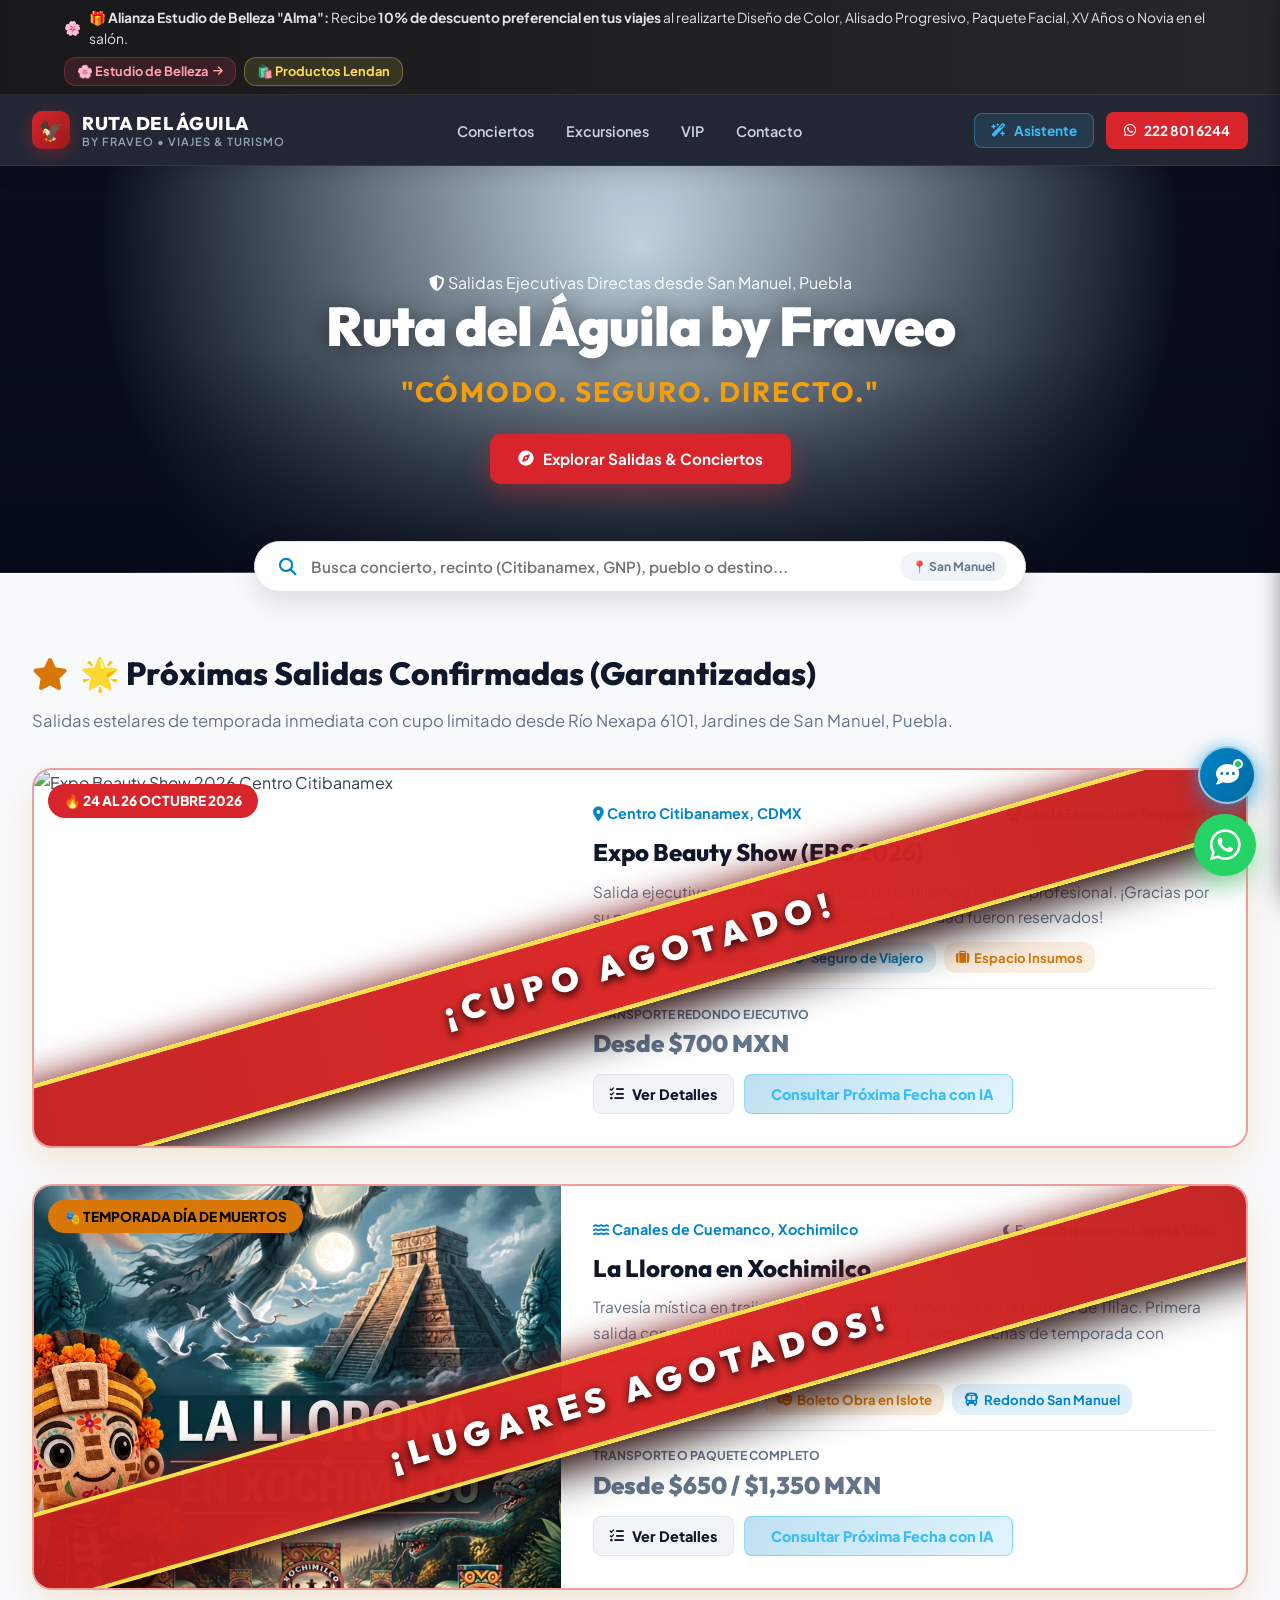
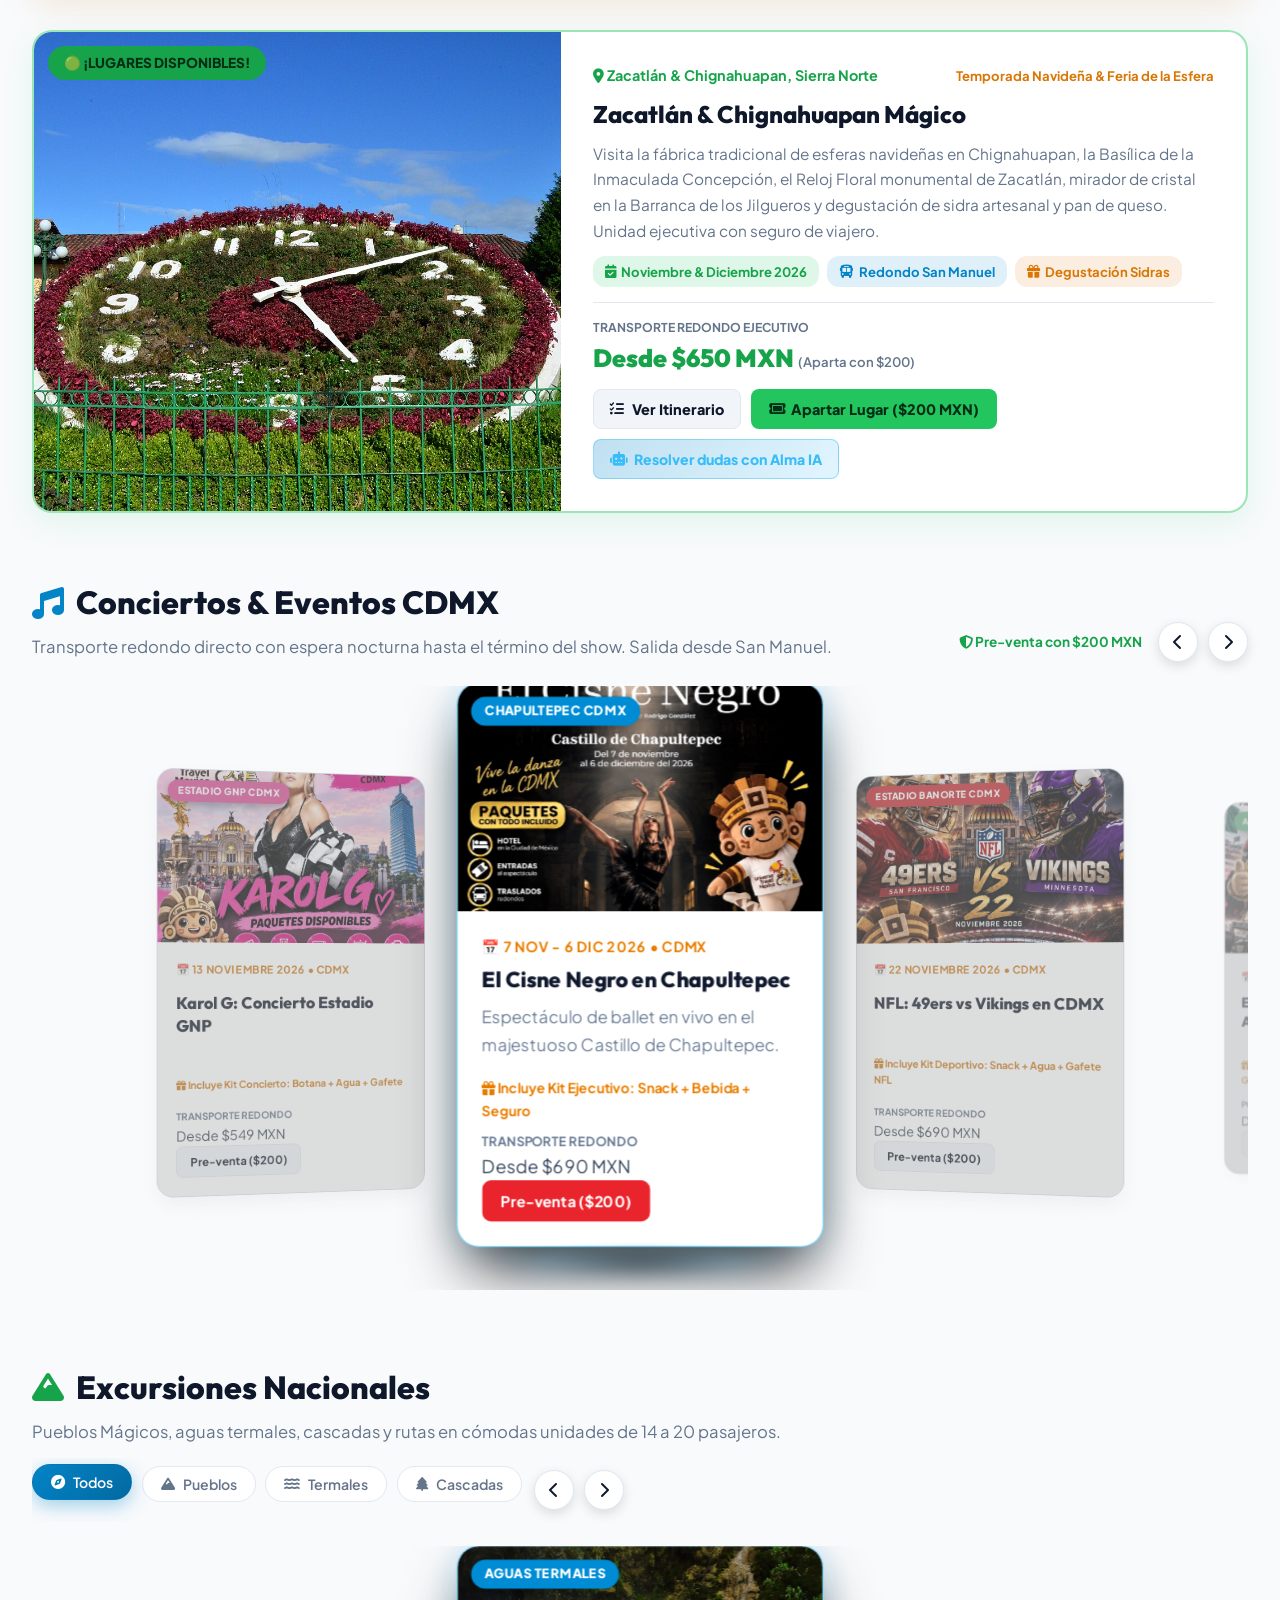
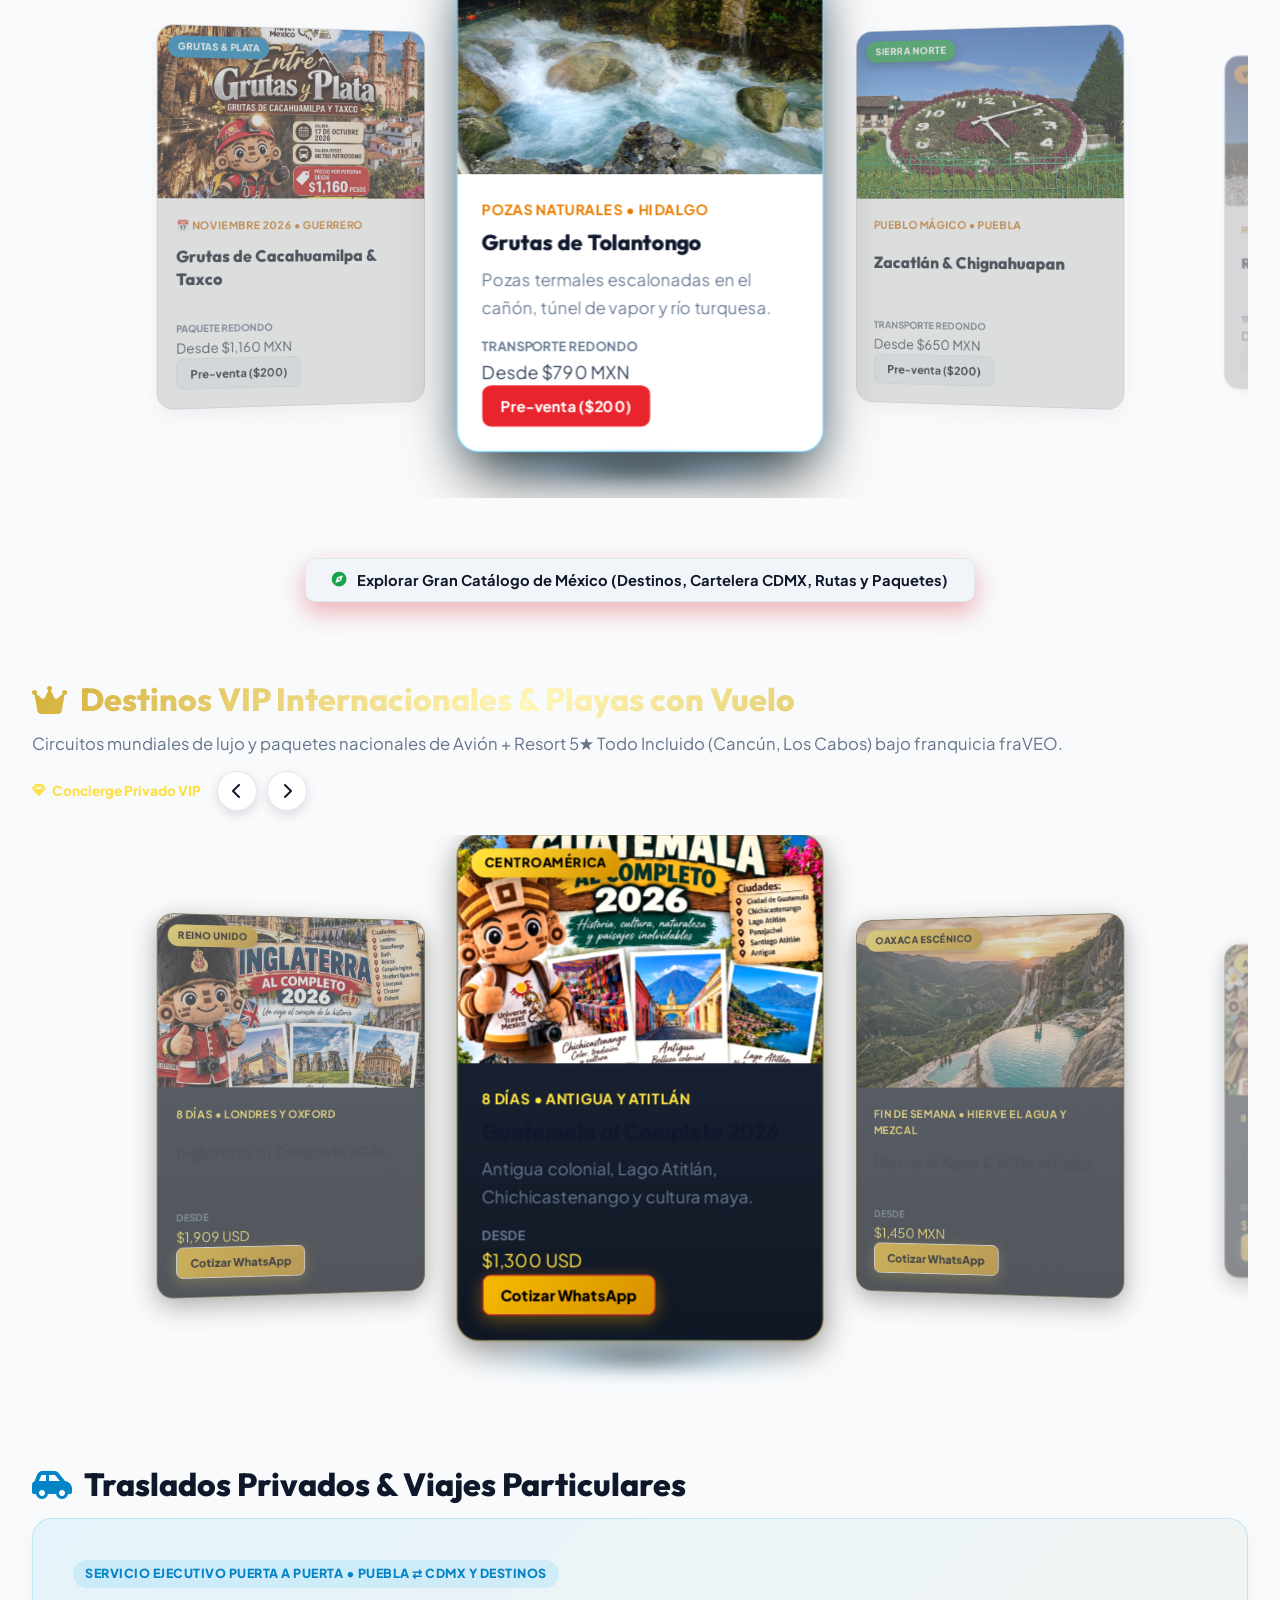
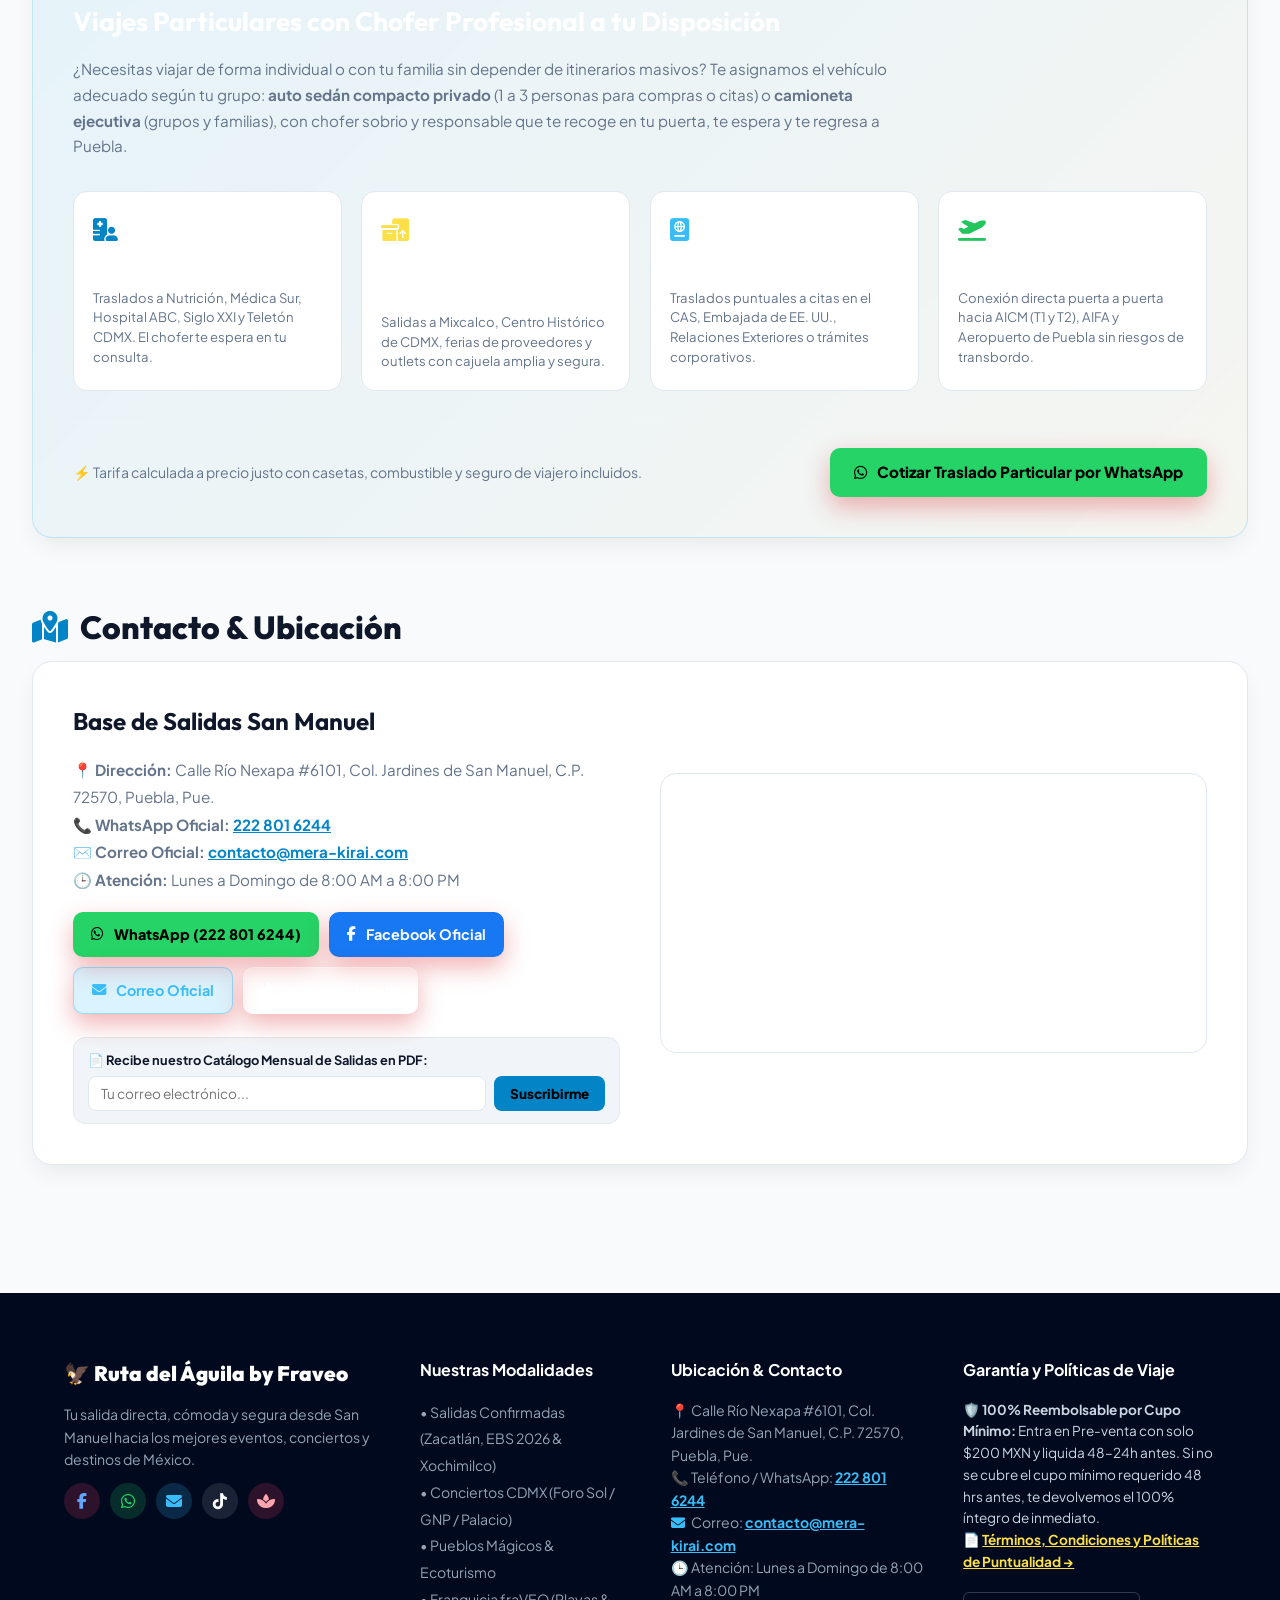
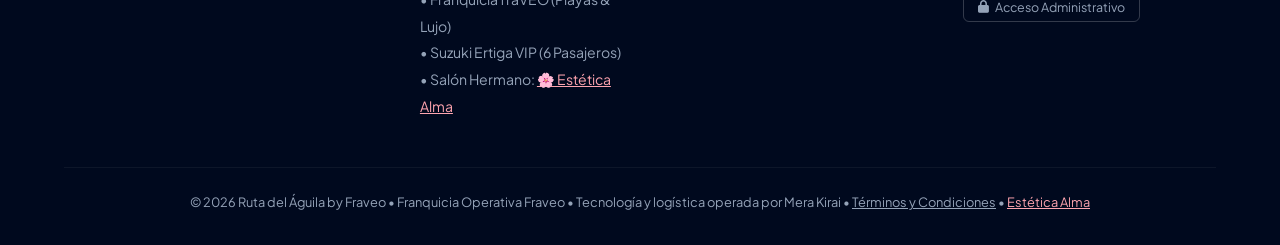
==== index.html @ d653f416 "feat(seo): add robots.txt, full sitemap.xml, llms.txt, canonicals, and structured JSON-LD across all" ====
<!DOCTYPE html>
<html lang="es">
<head>
    <meta charset="UTF-8">
    <meta name="viewport" content="width=device-width, initial-scale=1.0">
    <title>Ruta del Águila by Fraveo | Viajes, Conciertos CDMX y Tours Puebla</title>
    
    <!-- OpenGraph SEO Meta Tags -->
    <meta name="description" content="Ruta del Águila by Fraveo: Transporte ejecutivo en Suzuki Ertiga VIP y camionetas a conciertos CDMX, Pueblos Mágicos y tours saliendo desde Jardines de San Manuel, Puebla.">
    <link rel="canonical" href="https://mera-kirai.com/">
    <meta property="og:title" content="Ruta del Águila by Fraveo | Turismo y Conciertos Puebla">
    <meta property="og:description" content="Salidas garantizadas a Pueblos Mágicos, Conciertos CDMX y circuitos nacionales desde Puebla. Aparta tu lugar con $200 MXN.">
    <meta property="og:image" content="https://mera-kirai.com/img/xochimilco_clean_card.jpg">
    <meta property="og:url" content="https://mera-kirai.com">
    <meta property="og:type" content="website">

    <!-- Google Fonts -->
    <link rel="preconnect" href="https://fonts.googleapis.com">
    <link rel="preconnect" href="https://fonts.gstatic.com" crossorigin>
    <link href="https://fonts.googleapis.com/css2?family=Outfit:wght@400;500;600;700;800;900&family=Plus+Jakarta+Sans:wght@400;500;600;700&display=swap" rel="stylesheet">
    
    <!-- FontAwesome Icons -->
    <link rel="stylesheet" href="https://cdnjs.cloudflare.com/ajax/libs/font-awesome/6.4.0/css/all.min.css">

    <!-- Cache Buster Meta Tags -->
    <meta http-equiv="Cache-Control" content="no-cache, no-store, must-revalidate">
    <meta http-equiv="Pragma" content="no-cache">
    <meta http-equiv="Expires" content="0">

    <!-- Motion Lux Design CSS (@santaia.lab standards) -->
    <link rel="stylesheet" href="css/motion_lux.css?v=20261018b">

    <!-- Schema.org JSON-LD Structured Data for Local Travel Agency SEO -->
    <script type="application/ld+json">
    {
      "@context": "https://schema.org",
      "@type": "TravelAgency",
      "name": "Ruta del Águila by Fraveo",
      "alternateName": "Viajes Alma by Fraveo",
      "image": "https://mera-kirai.com/img/xochimilco_clean_card.jpg",
      "url": "https://mera-kirai.com",
      "telephone": "+522228016244",
      "priceRange": "$$",
      "address": {
        "@type": "PostalAddress",
        "streetAddress": "Calle Río Nexapa #6101",
        "addressLocality": "Jardines de San Manuel",
        "addressRegion": "Puebla",
        "postalCode": "72570",
        "addressCountry": "MX"
      },
      "geo": {
        "@type": "GeoCoordinates",
        "latitude": 19.0142,
        "longitude": -98.1975
      },
      "openingHoursSpecification": {
        "@type": "OpeningHoursSpecification",
        "dayOfWeek": [
          "Monday", "Tuesday", "Wednesday", "Thursday", "Friday", "Saturday", "Sunday"
        ],
        "opens": "08:00",
        "closes": "20:00"
      },
      "sameAs": [
        "https://www.facebook.com/share/18CecQ9qrH/"
      ]
    }
    </script>
    <script type="application/ld+json">
    {
      "@context": "https://schema.org",
      "@type": "FAQPage",
      "mainEntity": [
        {
          "@type": "Question",
          "name": "¿Con cuánto se aparta un viaje o salida a concierto desde Puebla en Ruta del Águila by Fraveo?",
          "acceptedAnswer": {
            "@type": "Answer",
            "text": "Apartas cualquier viaje nacional o transporte redondo a conciertos en CDMX con solo $200 MXN por persona (o puedes abonar un monto mayor si lo prefieres). El saldo restante se liquida entre 48 y 24 horas antes de abordar."
          }
        },
        {
          "@type": "Question",
          "name": "¿Qué pasa si no se reúne el cupo mínimo del viaje o si cancelo de última hora?",
          "acceptedAnswer": {
            "@type": "Answer",
            "text": "Si 48 horas antes una salida grupal no reúne el cupo mínimo operativo, reembolsamos el 100% íntegro de tu dinero de inmediato. Si el pasajero cancela de última hora (<48h) o no llega a tiempo (No-Show), no aplica reembolso, pero el boleto es 100% transferible sin costo a un familiar o amigo, y el viaje nunca se cancela para los pasajeros puntuales."
          }
        },
        {
          "@type": "Question",
          "name": "¿Cómo aplico mi 10% de descuento preferencial en viajes?",
          "acceptedAnswer": {
            "@type": "Answer",
            "text": "El cupón preferencial del 10% de descuento se entrega a las clientas de Estudio de Belleza Alma al realizarse Diseño de Color, Alisados Progresivos, Paquete de Faciales, XV Años o Novia en Calle Río Nexapa #6101, Col. San Manuel, Puebla, e ingresarse en el formulario de reservación."
          }
        }
      ]
    }
    </script>
    <script type="application/ld+json">
    {
      "@context": "https://schema.org",
      "@type": "OfferCatalog",
      "name": "Catálogo de Salidas y Tours desde Puebla | Ruta del Águila by Fraveo",
      "url": "https://mera-kirai.com/",
      "itemListElement": [
        {
          "@type": "Offer",
          "name": "Transporte Ejecutivo Redondo a Conciertos en CDMX (Estadio GNP Seguros / Arena CDMX)",
          "price": "549",
          "priceCurrency": "MXN",
          "availability": "https://schema.org/InStock",
          "url": "https://mera-kirai.com/#bloque-conciertos"
        },
        {
          "@type": "Offer",
          "name": "Zacatlán de las Manzanas & Chignahuapan Mágico (Transporte Redondo desde Puebla)",
          "price": "650",
          "priceCurrency": "MXN",
          "availability": "https://schema.org/InStock",
          "url": "https://mera-kirai.com/#bloque-excursiones"
        },
        {
          "@type": "Offer",
          "name": "Grutas de Tolantongo, Hidalgo (Excursión desde Puebla)",
          "price": "790",
          "priceCurrency": "MXN",
          "availability": "https://schema.org/InStock",
          "url": "https://mera-kirai.com/#bloque-excursiones"
        },
        {
          "@type": "Offer",
          "name": "Cuetzalan del Progreso: Niebla, Cascadas y Café",
          "price": "820",
          "priceCurrency": "MXN",
          "availability": "https://schema.org/InStock",
          "url": "https://mera-kirai.com/#bloque-excursiones"
        },
        {
          "@type": "Offer",
          "name": "Hierve el Agua, Mitla & Ruta del Mezcal (Oaxaca)",
          "price": "1450",
          "priceCurrency": "MXN",
          "availability": "https://schema.org/InStock",
          "url": "https://mera-kirai.com/#bloque-excursiones"
        }
      ]
    }
    </script>
    
    <style>
        :root {
            --bg-page: #f8fafc;
            --bg-header: #00091e;
            --bg-card: #ffffff;
            --bg-subtle: #f1f5f9;
            --text-title: #0f172a;
            --text-body: #334155;
            --text-muted: #64748b;
            --border-color: #e2e8f0;
            
            --brand-red: #d8252c;
            --brand-red-hover: #b91c1c;
            --brand-cyan: #0284c7;
            --brand-gold: #d97706;
            --brand-green: #16a34a;
            --shadow-card: 0 10px 25px -5px rgba(0, 0, 0, 0.08);
            --shadow-hover: 0 20px 35px -10px rgba(216, 37, 44, 0.18);
        }

        /* Automatic OS Light / Dark Mode Adaptation */
        @media (prefers-color-scheme: dark) {
            :root {
                --bg-page: #0b0f19;
                --bg-header: #070a14;
                --bg-card: #131c2e;
                --bg-subtle: #1e293b;
                --text-title: #f8fafc;
                --text-body: #cbd5e1;
                --text-muted: #94a3b8;
                --border-color: rgba(255, 255, 255, 0.1);
                --shadow-card: 0 10px 30px rgba(0, 0, 0, 0.5);
            }
        }

        * {
            box-sizing: border-box;
            margin: 0;
            padding: 0;
            font-family: 'Plus Jakarta Sans', sans-serif;
            transition: background-color 0.3s, color 0.3s, border-color 0.3s;
        }

        html, body {
            overflow-x: hidden !important;
            width: 100% !important;
            max-width: 100vw !important;
            position: relative !important;
        }

        body {
            background-color: var(--bg-page);
            color: var(--text-body);
            line-height: 1.6;
            margin: 0;
            padding: 0;
        }

        /* Top Announcement Bar */
        .top-bar {
            background: var(--brand-red);
            color: #fff;
            padding: 8px 5%;
            font-size: 0.85rem;
            font-weight: 600;
            display: flex;
            justify-content: space-between;
            align-items: center;
        }

        header {
            background: var(--bg-header);
            color: #fff;
            position: sticky;
            top: 0;
            z-index: 1000;
            box-shadow: 0 4px 20px rgba(0,0,0,0.15);
        }

        .nav-container {
            max-width: 1350px;
            margin: 0 auto;
            padding: 0.9rem 2rem;
            display: flex;
            justify-content: space-between;
            align-items: center;
        }

        .logo {
            font-family: 'Outfit', sans-serif;
            font-size: 1.4rem;
            font-weight: 900;
            color: #fff;
            text-decoration: none;
            display: flex;
            align-items: center;
            gap: 10px;
        }

        .logo-badge {
            background: var(--brand-gold);
            color: #000;
            font-size: 0.7rem;
            padding: 2px 8px;
            border-radius: 4px;
            font-weight: 800;
        }

        .nav-links {
            display: flex;
            gap: 1.4rem;
            align-items: center;
            list-style: none;
        }

        .nav-links a {
            color: #e2e8f0;
            text-decoration: none;
            font-size: 0.9rem;
            font-weight: 600;
            cursor: pointer;
            padding: 4px 8px;
            border-radius: 6px;
        }

        .nav-links a:hover, .nav-links a.active {
            color: #ff4d5a;
            background: rgba(255, 255, 255, 0.05);
        }

        .nav-tag-construction {
            font-size: 0.68rem;
            background: var(--brand-gold);
            color: #000;
            padding: 1px 5px;
            border-radius: 4px;
            font-weight: 800;
            margin-left: 3px;
        }

        .btn-reserve-header {
            background: var(--brand-red);
            color: #fff;
            padding: 10px 18px;
            border-radius: 6px;
            font-weight: 700;
            text-decoration: none;
            font-size: 0.88rem;
            display: flex;
            align-items: center;
            gap: 8px;
            cursor: pointer;
            border: none;
        }

        .btn-reserve-header:hover {
            background: var(--brand-red-hover);
        }

        /* Dynamic Hero Banner (Travel vs Salon) */
        .hero-banner {
            background: linear-gradient(rgba(0, 9, 30, 0.72), rgba(0, 9, 30, 0.78)), url('img/cancun_caribe_real.jpg');
            background-size: cover;
            background-position: center;
            color: #fff;
            padding: 4.5rem 2rem 5.5rem;
            text-align: center;
        }

        .hero-banner h1 {
            font-family: 'Outfit', sans-serif;
            font-size: 2.8rem;
            font-weight: 900;
            margin-bottom: 0.8rem;
            text-shadow: 0 4px 15px rgba(0,0,0,0.6);
        }

        .hero-banner p {
            font-size: 1.1rem;
            max-width: 850px;
            margin: 0 auto 2rem;
            color: #e2e8f0;
        }

        /* Search Filter Box Card (Travel Only) */
        .search-box-card {
            max-width: 1150px;
            margin: -3rem auto 3rem;
            background: var(--bg-card);
            border-radius: 16px;
            padding: 1.6rem;
            box-shadow: var(--shadow-card);
            border: 1px solid var(--border-color);
            position: relative;
            z-index: 10;
        }

        .search-fields-grid {
            display: grid;
            grid-template-columns: 1.3fr 1fr 0.9fr 0.8fr 1fr;
            gap: 12px;
            align-items: end;
        }

        .field-group label {
            display: block;
            font-size: 0.78rem;
            font-weight: 700;
            text-transform: uppercase;
            color: var(--text-muted);
            margin-bottom: 6px;
        }

        .field-group select, .field-group input {
            width: 100%;
            padding: 11px 12px;
            border: 1px solid var(--border-color);
            border-radius: 8px;
            background: var(--bg-subtle);
            color: var(--text-title);
            font-size: 0.9rem;
            font-weight: 600;
        }

        .btn-search-main {
            background: var(--brand-red);
            color: #fff;
            border: none;
            padding: 12px;
            border-radius: 8px;
            font-weight: 800;
            font-size: 0.95rem;
            cursor: pointer;
            display: flex;
            align-items: center;
            justify-content: center;
            gap: 8px;
            width: 100%;
        }

        .btn-search-main:hover {
            background: var(--brand-red-hover);
        }

        .page-view {
            display: none;
            max-width: 1300px;
            margin: 0 auto;
            padding: 1rem 2rem 4rem;
        }

        .page-view.active {
            display: block;
            animation: fadeIn 0.3s ease;
        }

        @keyframes fadeIn {
            from { opacity: 0; transform: translateY(8px); }
            to { opacity: 1; transform: translateY(0); }
        }

        .section-title {
            font-family: 'Outfit', sans-serif;
            font-size: 2rem;
            font-weight: 800;
            color: var(--text-title);
            margin-bottom: 0.5rem;
            display: flex;
            align-items: center;
            gap: 12px;
        }

        .section-desc {
            color: var(--text-muted);
            margin-bottom: 2rem;
            font-size: 1rem;
        }

        .cards-grid {
            display: grid;
            grid-template-columns: repeat(auto-fill, minmax(330px, 1fr));
            gap: 2rem;
            margin-bottom: 3rem;
        }

        .travel-card {
            background: var(--bg-card);
            border: 1px solid var(--border-color);
            border-radius: 16px;
            overflow: hidden;
            box-shadow: var(--shadow-card);
            display: flex;
            flex-direction: column;
        }

        .travel-card:hover {
            box-shadow: var(--shadow-hover);
            transform: translateY(-4px);
        }

        .card-img-box {
            height: 220px;
            background-size: cover;
            background-position: center;
            position: relative;
        }

        .card-badge {
            position: absolute;
            top: 14px;
            left: 14px;
            background: var(--brand-red);
            color: #fff;
            font-size: 0.75rem;
            font-weight: 800;
            padding: 4px 12px;
            border-radius: 20px;
            text-transform: uppercase;
        }

        .card-content {
            padding: 1.4rem;
            flex: 1;
            display: flex;
            flex-direction: column;
            justify-content: space-between;
        }

        .card-title {
            font-family: 'Outfit', sans-serif;
            font-size: 1.25rem;
            font-weight: 800;
            color: var(--text-title);
            margin-bottom: 0.4rem;
        }

        .card-price-row {
            display: flex;
            justify-content: space-between;
            align-items: center;
            padding-top: 1rem;
            border-top: 1px solid var(--border-color);
            margin-top: 1rem;
        }

        .price-amount {
            font-family: 'Outfit', sans-serif;
            font-size: 1.4rem;
            font-weight: 900;
            color: var(--brand-red);
        }

        /* Suzuki Ertiga 2022 Blueprint (Multi-Seat Selection) */
        .vehicle-hero-card {
            background: var(--bg-card);
            border: 1px solid var(--border-color);
            border-radius: 20px;
            padding: 2rem;
            margin-bottom: 3rem;
            box-shadow: var(--shadow-card);
            display: grid;
            grid-template-columns: 1.2fr 1fr;
            gap: 2rem;
            align-items: center;
        }

        .vehicle-img-gallery img {
            width: 100%;
            border-radius: 16px;
            object-fit: cover;
            height: 320px;
        }

        .ertiga-blueprint-box {
            background: var(--bg-subtle);
            border: 2px dashed var(--border-color);
            border-radius: 16px;
            padding: 1.5rem;
            text-align: center;
        }

        .seats-blueprint-grid {
            display: flex;
            flex-direction: column;
            gap: 10px;
            max-width: 320px;
            margin: 1.2rem auto;
        }

        .row-seats {
            display: flex;
            justify-content: center;
            gap: 10px;
        }

        .seat-btn {
            flex: 1;
            background: var(--bg-card);
            border: 2px solid var(--border-color);
            color: var(--text-title);
            padding: 10px;
            border-radius: 10px;
            font-weight: 700;
            cursor: pointer;
            font-size: 0.82rem;
        }

        .seat-btn.selected {
            background: var(--brand-red);
            color: #fff;
            border-color: var(--brand-red);
        }

        /* Interactive Route Map Card (Video 1 Integration) */
        .map-route-box {
            background: var(--bg-card);
            border: 1px solid var(--border-color);
            border-radius: 20px;
            padding: 2rem;
            margin-bottom: 3rem;
            box-shadow: var(--shadow-card);
        }

        .route-stops-grid {
            display: grid;
            grid-template-columns: repeat(4, 1fr);
            gap: 1rem;
            margin-top: 1.5rem;
            position: relative;
        }

        .stop-card {
            background: var(--bg-subtle);
            border: 1px solid var(--border-color);
            border-radius: 12px;
            padding: 1.2rem;
            text-align: center;
        }

        .stop-card strong {
            display: block;
            font-family: 'Outfit';
            font-size: 1.1rem;
            color: var(--brand-cyan);
            margin-top: 6px;
        }

        /* Kúul Demand Polling Engine (Video 2 Integration) */
        .kuul-voting-box {
            background: linear-gradient(135deg, rgba(2, 132, 199, 0.08), rgba(217, 119, 6, 0.08));
            border: 2px solid var(--brand-cyan);
            border-radius: 20px;
            padding: 2rem;
            margin-bottom: 3rem;
        }

        .vote-item-row {
            display: flex;
            justify-content: space-between;
            align-items: center;
            background: var(--bg-card);
            border: 1px solid var(--border-color);
            border-radius: 12px;
            padding: 1rem 1.4rem;
            margin-top: 10px;
        }

        .vote-progress-bar {
            height: 10px;
            background: var(--bg-subtle);
            border-radius: 10px;
            overflow: hidden;
            width: 140px;
        }

        .vote-progress-fill {
            height: 100%;
            background: var(--brand-green);
        }

        .search-tab-btn {
            padding: 10px 18px;
            border-radius: 8px;
            background: var(--bg-subtle);
            border: 1px solid var(--border-color);
            color: var(--text-muted);
            font-weight: 700;
            font-size: 0.9rem;
            cursor: pointer;
        }

        .search-tab-btn.active {
            background: var(--brand-red);
            color: #fff;
            border-color: var(--brand-red);
        }

        .payment-tabs {
            display: flex;
            gap: 8px;
            margin: 1.2rem 0;
        }

        .pay-tab {
            flex: 1;
            padding: 10px;
            border-radius: 8px;
            background: var(--bg-subtle);
            border: 1px solid var(--border-color);
            color: var(--text-muted);
            font-size: 0.85rem;
            cursor: pointer;
            text-align: center;
            font-weight: 700;
        }

        .pay-tab.active {
            background: rgba(216, 37, 44, 0.1);
            border-color: var(--brand-red);
            color: var(--brand-red);
        }

        .modal-overlay {
            display: none;
            position: fixed;
            top: 0; left: 0; width: 100vw; height: 100vh;
            background: rgba(0, 0, 0, 0.75);
            z-index: 2000;
            backdrop-filter: blur(8px);
            align-items: center;
            justify-content: center;
        }

        .modal-overlay.active {
            display: flex;
        }

        .modal-box {
            background: var(--bg-card);
            border: 1px solid var(--border-color);
            border-radius: 20px;
            width: 90%;
            max-width: 540px;
            padding: 2rem;
            box-shadow: 0 25px 50px rgba(0,0,0,0.3);
            max-height: 90vh;
            overflow-y: auto;
        }

        .whatsapp-float {
            position: fixed;
            bottom: 24px;
            right: 24px;
            background: #25d366;
            color: #fff;
            width: 62px;
            height: 62px;
            border-radius: 50%;
            display: flex;
            align-items: center;
            justify-content: center;
            font-size: 2.2rem;
            box-shadow: 0 10px 25px rgba(37, 211, 102, 0.4);
            z-index: 9998;
            text-decoration: none;
        }

        footer {
            background: #00091e;
            color: #94a3b8;
            padding: 4rem 5% 2rem;
            margin-top: 4rem;
        }

        .footer-grid {
            max-width: 1300px;
            margin: 0 auto;
            display: grid;
            grid-template-columns: 1.5fr 1fr 1.2fr 1.2fr;
            gap: 2.5rem;
            margin-bottom: 3rem;
        }

        .social-links {
            display: flex;
            gap: 14px;
            margin-top: 1.2rem;
        }

        .social-links a {
            width: 40px;
            height: 40px;
            border-radius: 50%;
            background: rgba(255,255,255,0.1);
            color: #fff;
            display: flex;
            align-items: center;
            justify-content: center;
            text-decoration: none;
        }

        .social-links a:hover {
            background: var(--brand-red);
        }

        @media (max-width: 900px) {
            .hero-banner h1 { font-size: 2.1rem; }
            .search-fields-grid { grid-template-columns: 1fr; }
            .vehicle-hero-card { grid-template-columns: 1fr; }
            .route-stops-grid { grid-template-columns: 1fr 1fr; }
            .footer-grid { grid-template-columns: 1fr; }
            .nav-links { display: none; }
        }
    </style>
</head>
<body>

    <!-- Top Utility / Sister Brand Announcement -->
    <div class="top-sister-banner">
        <div class="top-sister-content">
            <span class="top-sister-icon">🌸</span>
            <span>🎁 <strong>Alianza Estudio de Belleza "Alma":</strong> Recibe <strong>10% de descuento preferencial en tus viajes</strong> al realizarte Diseño de Color, Alisado Progresivo, Paquete Facial, XV Años o Novia en el salón.</span>
        </div>
        <div class="top-sister-actions">
            <a href="estetica.html" class="top-sister-btn btn-estetica">
                🌸 Estudio de Belleza <i class="fas fa-arrow-right" style="font-size: 0.7rem;"></i>
            </a>
            <a href="tienda.html" class="top-sister-btn btn-tienda">
                🛍️ Productos Lendan
            </a>
        </div>
    </div>

    <!-- Minimalist Executive Navigation -->
    <header class="lux-navbar">
        <div class="lux-nav-inner">
            <a href="#bloque-hero" class="lux-brand">
                <div class="lux-brand-icon">🦅</div>
                <div class="lux-brand-text">
                    RUTA DEL ÁGUILA
                    <small>by Fraveo • Viajes & Turismo</small>
                </div>
            </a>

            <ul class="lux-nav-links">
                <li><a href="#bloque-conciertos">Conciertos</a></li>
                <li><a href="#bloque-excursiones">Excursiones</a></li>
                <li><a href="#bloque-vip">VIP</a></li>
                <li><a href="#bloque-contacto">Contacto</a></li>
            </ul>

            <div class="lux-nav-actions">
                <button class="btn-nav-ai" onclick="toggleAiChat()" title="Consultar Asistente Alma">
                    <i class="fas fa-wand-magic-sparkles"></i> Asistente
                </button>
                <a href="https://wa.me/522228016244?text=Hola%20Alma,%20quiero%20cotizar%20un%20viaje%20con%20La%20Ruta%20del%20%C3%81guila" target="_blank" class="btn-nav-phone">
                    <i class="fab fa-whatsapp"></i> 222 801 6244
                </a>
                <button class="lux-hamburger-btn" onclick="toggleMobileNav()" aria-label="Abrir menú de navegación">
                    <i class="fas fa-bars"></i>
                </button>
            </div>
        </div>
    </header>

    <!-- Menú Drawer Móvil -->
    <div class="lux-mobile-drawer" id="lux-mobile-drawer">
        <div class="lux-mobile-drawer-header">
            <strong style="color:#fff; font-family:'Outfit'; font-size:1.1rem;">🦅 Ruta del Águila by Fraveo</strong>
            <button style="background:none; border:none; color:#fff; font-size:1.3rem; cursor:pointer;" onclick="toggleMobileNav()">✖</button>
        </div>
        <ul class="lux-mobile-nav-list">
            <li><a href="#bloque-conciertos" onclick="toggleMobileNav()"><i class="fas fa-music"></i> Conciertos CDMX</a></li>
            <li><a href="#bloque-pueblos" onclick="toggleMobileNav()"><i class="fas fa-mountain-sun"></i> Excursiones Nacionales</a></li>
            <li><a href="#bloque-vip" onclick="toggleMobileNav()"><i class="fas fa-crown"></i> Destinos VIP fraVEO</a></li>
            <li><a href="#bloque-privados" onclick="toggleMobileNav()"><i class="fas fa-car-side"></i> Traslados Particulares</a></li>
            <li><a href="estetica.html"><i class="fas fa-spa"></i> Estudio de Belleza "Alma"</a></li>
            <li><a href="tienda.html"><i class="fas fa-shopping-bag"></i> Tienda Productos Lendan</a></li>
            <li><a href="ra.html"><i class="fas fa-cube"></i> Letrero 3D (Realidad Aumentada)</a></li>
            <li><a href="javascript:void(0)" onclick="toggleMobileNav(); toggleAiChat();" style="color:var(--brand-cyan); font-weight:700;"><i class="fas fa-robot"></i> 🤖 Resolver dudas con Alma IA</a></li>
            <li><a href="#bloque-contacto" onclick="toggleMobileNav()"><i class="fas fa-location-dot"></i> Ubicación y Contacto</a></li>
        </ul>

        <div style="padding:1.2rem; border-top:1px solid rgba(255,255,255,0.08); display:flex; flex-direction:column; gap:10px;">
            <button type="button" onclick="toggleMobileNav(); toggleAiChat();" style="width:100%; padding:12px; border-radius:12px; background:linear-gradient(135deg, rgba(2,132,199,0.35), rgba(56,189,248,0.25)); color:#38bdf8; border:1px solid rgba(56,189,248,0.5); font-weight:700; font-size:0.9rem; cursor:pointer; display:flex; align-items:center; justify-content:center; gap:8px;">
                <i class="fas fa-robot"></i> Preguntar a Alma IA (Vendedora)
            </button>
            <a href="https://wa.me/522228016244" target="_blank" class="btn-lux-primary" style="background:#25d366; color:#000; font-weight:800; width:100%; text-align:center; display:flex; align-items:center; justify-content:center; gap:8px; padding:12px; border-radius:12px; text-decoration:none; font-size:0.9rem;">
                <i class="fab fa-whatsapp"></i> Contactar a Alma por WhatsApp
            </a>
        </div>
    </div>

    <!-- Clean Motion Hero Banner -->
    <section class="lux-hero-section" id="bloque-hero">
        <video autoplay loop muted playsinline class="lux-hero-video-bg">
            <source src="video/banner_horizontal.mp4" type="video/mp4">
        </video>
        <div class="lux-hero-overlay"></div>
        <div class="lux-hero-inner">
            <span class="lux-hero-chip">
                <i class="fas fa-shield-alt"></i> Salidas Ejecutivas Directas desde San Manuel, Puebla
            </span>
            <h1 class="lux-hero-title">Ruta del Águila by Fraveo</h1>
            <div class="lux-hero-slogan">"Cómodo. Seguro. Directo."</div>
            <div class="lux-hero-actions">
                <a href="#bloque-conciertos" class="btn-lux-primary" title="Ver Cartelera de Conciertos y Salidas">
                    <i class="fas fa-compass"></i> Explorar Salidas & Conciertos
                </a>
            </div>
        </div>
    </section>

    <!-- Barra de Búsqueda Rápida Minimalista (Estilo Viator / Airbnb) -->
    <div class="lux-quick-search-wrapper" style="max-width:820px; margin:-2rem auto 2.5rem; padding:0 1.5rem; position:relative; z-index:10;">
        <div style="background:var(--bg-card); border:1px solid var(--border-color); border-radius:50px; padding:10px 18px 10px 24px; display:flex; align-items:center; gap:14px; box-shadow:0 10px 30px rgba(0,0,0,0.12);">
            <i class="fas fa-search" style="color:var(--brand-cyan); font-size:1.1rem;"></i>
            <input type="text" id="main-live-search" placeholder="Busca concierto, recinto (Citibanamex, GNP), pueblo o destino..." 
                   style="flex:1; border:none; outline:none; background:transparent; font-size:0.95rem; font-weight:600; color:var(--text-title);"
                   oninput="handleLiveGlobalSearch(this.value)">
            <button id="btn-clear-search" onclick="clearLiveGlobalSearch()" style="display:none; background:none; border:none; color:var(--text-muted); cursor:pointer; font-size:0.95rem; padding:4px 8px;">✕</button>
            <span style="font-size:0.75rem; background:var(--bg-subtle); color:var(--text-muted); padding:5px 12px; border-radius:20px; font-weight:700; white-space:nowrap;">
                📍 San Manuel
            </span>
        </div>
        <!-- Live Instant Search Dropdown Container -->
        <div id="live-search-results-dropdown" style="display:none; position:absolute; top:calc(100% + 8px); left:1.5rem; right:1.5rem; background:var(--bg-card); border:1px solid var(--border-color); border-radius:16px; box-shadow:0 15px 40px rgba(0,0,0,0.25); max-height:420px; overflow-y:auto; padding:12px; z-index:100;"></div>
    </div>

    <!-- =========================================================================
         MASTER SHOWCASE: RUTA DEL ÁGUILA BY FRAVEO
         ========================================================================= -->
    <main id="main-showcase-view" class="page-view active" style="max-width:1300px; margin:0 auto; padding:1rem 2rem 4rem;">

        <!-- BLOQUE 1: 🌟 PRÓXIMAS SALIDAS CONFIRMADAS (GARANTIZADAS) -->
        <section id="bloque-confirmados" style="margin-bottom: 4rem;">
            <div class="section-title">
                <i class="fas fa-star" style="color:var(--brand-gold)"></i> 🌟 Próximas Salidas Confirmadas (Garantizadas)
            </div>
            <div class="section-desc">
                Salidas estelares de temporada inmediata con cupo limitado desde Río Nexapa 6101, Jardines de San Manuel, Puebla.
            </div>

            <!-- Salida Confirmada 1: Expo Beauty Show EBS 2026 (AGOTADO) -->
            <div class="confirmed-trip-card is-sold-out" style="margin-bottom: 2.2rem;">
                <div class="sold-out-card-cross-banner">¡CUPO AGOTADO!</div>
                <div class="confirmed-img-side">
                    <img src="https://images.unsplash.com/photo-1560066984-138dadb4c035?auto=format&fit=crop&w=1000&q=80" alt="Expo Beauty Show 2026 Centro Citibanamex">
                    <span class="card-badge" style="background:var(--brand-red); font-size:0.85rem; padding:6px 16px; z-index:7;">🔥 24 al 26 Octubre 2026</span>
                </div>
                <div class="confirmed-info-side">
                    <div>
                        <div style="display:flex; justify-content:space-between; align-items:center; margin-bottom:0.5rem; flex-wrap:wrap; gap:8px;">
                            <span style="font-size:0.9rem; font-weight:700; color:var(--brand-cyan);"><i class="fas fa-map-marker-alt"></i> Centro Citibanamex, CDMX</span>
                            <span style="color:var(--text-muted); font-size:0.82rem; font-weight:600;"><i class="fas fa-users"></i> Salida Especial de Temporada</span>
                        </div>
                        <h3 style="font-family:'Outfit'; font-size:1.5rem; font-weight:800; color:var(--text-title); margin-bottom:0.45rem;">Expo Beauty Show (EBS 2026)</h3>
                        <p style="font-size:0.96rem; color:var(--text-muted); margin-bottom:0.75rem; line-height:1.68;">
                            Salida ejecutiva directa al evento líder de estilismo y belleza profesional. ¡Gracias por su preferencia, todos los lugares de nuestra unidad fueron reservados!
                        </p>
                        <!-- Chips compactos de amenidades principales -->
                        <div style="display:flex; flex-wrap:wrap; gap:8px; margin:0.4rem 0 0.95rem;">
                            <span style="font-size:0.82rem; font-weight:700; background:rgba(22,163,74,0.12); color:var(--brand-green); padding:5px 12px; border-radius:12px; display:inline-flex; align-items:center; gap:5px;"><i class="fas fa-bus"></i> Redondo San Manuel</span>
                            <span style="font-size:0.82rem; font-weight:700; background:rgba(2,132,199,0.12); color:var(--brand-cyan); padding:5px 12px; border-radius:12px; display:inline-flex; align-items:center; gap:5px;"><i class="fas fa-shield-halved"></i> Seguro de Viajero</span>
                            <span style="font-size:0.82rem; font-weight:700; background:rgba(217,119,6,0.12); color:var(--brand-gold); padding:5px 12px; border-radius:12px; display:inline-flex; align-items:center; gap:5px;"><i class="fas fa-suitcase"></i> Espacio Insumos</span>
                        </div>
                    </div>

                    <div style="display:flex; justify-content:space-between; align-items:center; padding-top:0.95rem; border-top:1px solid var(--border-color); flex-wrap:wrap; gap:12px;">
                        <div>
                            <span style="font-size:0.76rem; color:var(--text-muted); display:block; font-weight:700;">TRANSPORTE REDONDO EJECUTIVO</span>
                            <div class="price-amount" style="font-size:1.5rem; color:var(--text-muted);">Desde $700 MXN</div>
                        </div>
                        <div style="display:flex; gap:10px; flex-wrap:wrap;">
                            <button class="btn-search-main" style="width:auto; padding:10px 16px; background:var(--bg-subtle); color:var(--text-title); border:1px solid var(--border-color); font-size:0.9rem;" onclick="openSharedElementModal('expo-beauty-show-citibanamex')">
                                <i class="fas fa-list-check"></i> Ver Detalles
                            </button>
                            <button class="btn-search-main btn-cotizar-ai" style="width:auto; padding:10px 18px; background:linear-gradient(135deg, rgba(2,132,199,0.25), rgba(56,189,248,0.15)); color:#38bdf8; border:1px solid rgba(56,189,248,0.45); font-size:0.9rem;" onclick="quoteWithAI('Próxima Expo Beauty Show CDMX', 'Ciudad de México', event)">
                                <i class="fas fa-sparkles"></i> Consultar Próxima Fecha con IA
                            </button>
                        </div>
                    </div>
                </div>
            </div>

            <!-- Salida Confirmada 2: La Llorona en Xochimilco (AGOTADO) -->
            <div class="confirmed-trip-card is-sold-out">
                <div class="sold-out-card-cross-banner">¡LUGARES AGOTADOS!</div>
                <div class="confirmed-img-side">
                    <img src="img/xochimilco_clean_card.jpg" alt="La Llorona en Xochimilco" style="width:100%; height:100%; object-fit:cover;">
                    <span class="card-badge" style="background:var(--brand-gold); color:#000; font-size:0.85rem; padding:6px 16px; z-index:7;">🎭 Temporada Día de Muertos</span>
                </div>
                <div class="confirmed-info-side">
                    <div>
                        <div style="display:flex; justify-content:space-between; align-items:center; margin-bottom:0.5rem; flex-wrap:wrap; gap:8px;">
                            <span style="font-size:0.9rem; font-weight:700; color:var(--brand-cyan);"><i class="fas fa-water"></i> Canales de Cuemanco, Xochimilco</span>
                            <span style="color:var(--text-muted); font-size:0.82rem; font-weight:600;"><i class="fas fa-moon"></i> Función Nocturna Laguna Tlilac</span>
                        </div>
                        <h3 style="font-family:'Outfit'; font-size:1.5rem; font-weight:800; color:var(--text-title); margin-bottom:0.45rem;">La Llorona en Xochimilco</h3>
                        <p style="font-size:0.96rem; color:var(--text-muted); margin-bottom:0.75rem; line-height:1.68;">
                            Travesía mística en trajinera y función teatral nocturna en la Laguna de Tlilac. Primera salida con cupo 100% reservado; consulta próximas fechas de temporada con nuestro asistente.
                        </p>
                        <!-- Chips compactos de amenidades principales -->
                        <div style="display:flex; flex-wrap:wrap; gap:8px; margin:0.4rem 0 0.95rem;">
                            <span style="font-size:0.82rem; font-weight:700; background:rgba(217,119,6,0.14); color:var(--brand-gold); padding:5px 12px; border-radius:12px; display:inline-flex; align-items:center; gap:5px;"><i class="fas fa-ship"></i> Trajinera Iluminada</span>
                            <span style="font-size:0.82rem; font-weight:700; background:rgba(217,119,6,0.14); color:var(--brand-gold); padding:5px 12px; border-radius:12px; display:inline-flex; align-items:center; gap:5px;"><i class="fas fa-masks-theater"></i> Boleto Obra en Islote</span>
                            <span style="font-size:0.82rem; font-weight:700; background:rgba(2,132,199,0.12); color:var(--brand-cyan); padding:5px 12px; border-radius:12px; display:inline-flex; align-items:center; gap:5px;"><i class="fas fa-bus"></i> Redondo San Manuel</span>
                        </div>
                    </div>

                    <div style="display:flex; justify-content:space-between; align-items:center; padding-top:0.95rem; border-top:1px solid var(--border-color); flex-wrap:wrap; gap:12px;">
                        <div>
                            <span style="font-size:0.76rem; color:var(--text-muted); display:block; font-weight:700;">TRANSPORTE O PAQUETE COMPLETO</span>
                            <div class="price-amount" style="font-size:1.5rem; color:var(--text-muted);">Desde $650 / $1,350 MXN</div>
                        </div>
                        <div style="display:flex; gap:10px; flex-wrap:wrap;">
                            <button class="btn-search-main" style="width:auto; padding:10px 16px; background:var(--bg-subtle); color:var(--text-title); border:1px solid var(--border-color); font-size:0.9rem;" onclick="openSharedElementModal('llorona-xochimilco-nocturna')">
                                <i class="fas fa-list-check"></i> Ver Detalles
                            </button>
                            <button class="btn-search-main btn-cotizar-ai" style="width:auto; padding:10px 18px; background:linear-gradient(135deg, rgba(2,132,199,0.25), rgba(56,189,248,0.15)); color:#38bdf8; border:1px solid rgba(56,189,248,0.45); font-size:0.9rem;" onclick="quoteWithAI('La Llorona en Xochimilco (Próxima Salida)', 'Ciudad de México', event)">
                                <i class="fas fa-sparkles"></i> Consultar Próxima Fecha con IA
                            </button>
                        </div>
                    </div>
                </div>
            </div>

            <!-- Salida Confirmada 3: Zacatlán & Chignahuapan (¡LUGARES DISPONIBLES!) -->
            <div class="confirmed-trip-card" style="margin-top: 2.2rem; border-color: rgba(34,197,94,0.45); box-shadow: 0 10px 30px rgba(34,197,94,0.1);">
                <div class="confirmed-img-side">
                    <img src="img/zacatlan_real.jpg" alt="Zacatlán y Chignahuapan Puebla" style="width:100%; height:100%; object-fit:cover;">
                    <span class="card-badge" style="background:var(--brand-green); color:#052e16; font-size:0.85rem; padding:6px 16px; z-index:7; font-weight:800;">🟢 ¡Lugares Disponibles!</span>
                </div>
                <div class="confirmed-info-side">
                    <div>
                        <div style="display:flex; justify-content:space-between; align-items:center; margin-bottom:0.5rem; flex-wrap:wrap; gap:8px;">
                            <span style="font-size:0.9rem; font-weight:700; color:var(--brand-green);"><i class="fas fa-map-marker-alt"></i> Zacatlán & Chignahuapan, Sierra Norte</span>
                            <span style="color:var(--brand-gold); font-size:0.82rem; font-weight:700;"><i class="fas fa-sparkles"></i> Temporada Navideña & Feria de la Esfera</span>
                        </div>
                        <h3 style="font-family:'Outfit'; font-size:1.5rem; font-weight:800; color:var(--text-title); margin-bottom:0.45rem;">Zacatlán & Chignahuapan Mágico</h3>
                        <p style="font-size:0.96rem; color:var(--text-muted); margin-bottom:0.75rem; line-height:1.68;">
                            Visita la fábrica tradicional de esferas navideñas en Chignahuapan, la Basílica de la Inmaculada Concepción, el Reloj Floral monumental de Zacatlán, mirador de cristal en la Barranca de los Jilgueros y degustación de sidra artesanal y pan de queso. Unidad ejecutiva con seguro de viajero.
                        </p>
                        <div style="display:flex; flex-wrap:wrap; gap:8px; margin:0.4rem 0 0.95rem;">
                            <span style="font-size:0.82rem; font-weight:700; background:rgba(34,197,94,0.14); color:var(--brand-green); padding:5px 12px; border-radius:12px; display:inline-flex; align-items:center; gap:5px;"><i class="fas fa-calendar-check"></i> Noviembre & Diciembre 2026</span>
                            <span style="font-size:0.82rem; font-weight:700; background:rgba(2,132,199,0.12); color:var(--brand-cyan); padding:5px 12px; border-radius:12px; display:inline-flex; align-items:center; gap:5px;"><i class="fas fa-bus"></i> Redondo San Manuel</span>
                            <span style="font-size:0.82rem; font-weight:700; background:rgba(217,119,6,0.12); color:var(--brand-gold); padding:5px 12px; border-radius:12px; display:inline-flex; align-items:center; gap:5px;"><i class="fas fa-gift"></i> Degustación Sidras</span>
                        </div>
                    </div>

                    <div style="display:flex; justify-content:space-between; align-items:center; padding-top:0.95rem; border-top:1px solid var(--border-color); flex-wrap:wrap; gap:12px;">
                        <div>
                            <span style="font-size:0.76rem; color:var(--text-muted); display:block; font-weight:700;">TRANSPORTE REDONDO EJECUTIVO</span>
                            <div class="price-amount" style="font-size:1.55rem; color:var(--brand-green); font-weight:900;">Desde $650 MXN <span style="font-size:0.82rem; color:var(--text-muted); font-weight:600;">(Aparta con $200)</span></div>
                        </div>
                        <div style="display:flex; gap:10px; flex-wrap:wrap;">
                            <button class="btn-search-main" style="width:auto; padding:10px 16px; background:var(--bg-subtle); color:var(--text-title); border:1px solid var(--border-color); font-size:0.9rem;" onclick="openSharedElementModal('zacatlan-manzanas')">
                                <i class="fas fa-list-check"></i> Ver Itinerario
                            </button>
                            <button class="btn-search-main" style="width:auto; padding:10px 18px; background:#22c55e; color:#052e16; font-weight:800; font-size:0.9rem; border:none; cursor:pointer; display:inline-flex; align-items:center; gap:6px;" onclick="openPaymentModal('Zacatlán & Chignahuapan Mágico', 650)">
                                <i class="fas fa-ticket"></i> Apartar Lugar ($200 MXN)
                            </button>
                            <button type="button" class="btn-search-main btn-cotizar-ai" style="width:auto; padding:10px 16px; background:linear-gradient(135deg, rgba(2,132,199,0.25), rgba(56,189,248,0.15)); color:#38bdf8; border:1px solid rgba(56,189,248,0.45); font-size:0.88rem; cursor:pointer; display:inline-flex; align-items:center; gap:6px;" onclick="quoteWithAI('Zacatlán & Chignahuapan Mágico', 'Puebla', event)">
                                <i class="fas fa-robot"></i> Resolver dudas con Alma IA
                            </button>
                        </div>
                    </div>
                </div>
            </div>
        </section>

        <!-- BLOQUE 2: 📅 CARTELERA DE CONCIERTOS & EVENTOS CDMX -->
        <section id="bloque-conciertos" style="margin-bottom: 4.5rem; scroll-margin-top: 90px;">
            <div style="display:flex; justify-content:space-between; align-items:flex-end; margin-bottom:1.5rem; flex-wrap:wrap; gap:12px;">
                <div>
                    <div class="section-title" style="margin-bottom:0.3rem;">
                        <i class="fas fa-music" style="color:var(--brand-cyan)"></i> Conciertos & Eventos CDMX
                    </div>
                    <div class="section-desc" style="margin-bottom:0;">
                        Transporte redondo directo con espera nocturna hasta el término del show. Salida desde San Manuel.
                    </div>
                </div>
                <div style="display:flex; align-items:center; gap:16px;">
                    <div style="font-size:0.85rem; color:var(--brand-green); font-weight:700;">
                        <i class="fas fa-shield-halved"></i> Pre-venta con $200 MXN
                    </div>
                    <div class="slider-header-controls">
                        <button class="slider-header-btn" onclick="scrollSlider('slider-conciertos', -340)" aria-label="Ver conciertos anteriores"><i class="fas fa-chevron-left"></i></button>
                        <button class="slider-header-btn" onclick="scrollSlider('slider-conciertos', 340)" aria-label="Ver siguientes conciertos"><i class="fas fa-chevron-right"></i></button>
                    </div>
                </div>
            </div>

            <!-- Slider Horizontal Conciertos -->
            <div class="slider-wrapper">
                <button class="slider-ctrl-btn left" onclick="scrollSlider('slider-conciertos', -340)" aria-label="Anterior">❮</button>
                <div class="slider-track" id="slider-conciertos">
                    
                    <!-- Karol G -->
                    <div class="slider-card" onclick="openSharedElementModal('karol-g-estadio-gnp')">
                        <div class="slider-card-img" style="background-image: url('img/IMG-20260926-WA0009.jpg');">
                            <span class="slider-badge" style="background:#ec4899;">Estadio GNP CDMX</span>
                        </div>
                        <div class="slider-card-body">
                            <div class="slider-card-date">📅 13 NOVIEMBRE 2026 • CDMX</div>
                            <div class="slider-card-title">Karol G: Concierto Estadio GNP</div>
                            <div class="slider-card-desc">Salida 14:00 PM desde San Manuel. Espera en el recinto y retorno seguro a Puebla.</div>
                            <div style="font-size:0.75rem; color:var(--brand-gold); font-weight:700; margin: 4px 0 8px;"><i class="fas fa-gift"></i> Incluye Kit Concierto: Botana + Agua + Gafete</div>
                            <div class="slider-card-footer">
                                <div>
                                    <span style="font-size:0.72rem; color:var(--text-muted); display:block; font-weight:700;">TRANSPORTE REDONDO</span>
                                    <div class="slider-price">Desde $549 MXN</div>
                                </div>
                                <button class="slider-card-btn" onclick="event.stopPropagation(); openPaymentModal('Transporte Karol G Estadio GNP', 549)">
                                    Pre-venta ($200)
                                </button>
                            </div>
                        </div>
                    </div>

                    <!-- El Cisne Negro en Castillo Chapultepec -->
                    <div class="slider-card" onclick="openSharedElementModal('cisne-negro-chapultepec')">
                        <div class="slider-card-img" style="background-image: url('img/IMG-20260926-WA0013.jpg');">
                            <span class="slider-badge" style="background:var(--brand-cyan)">Chapultepec CDMX</span>
                        </div>
                        <div class="slider-card-body">
                            <div class="slider-card-date">📅 7 NOV - 6 DIC 2026 • CDMX</div>
                            <div class="slider-card-title">El Cisne Negro en Chapultepec</div>
                            <div class="slider-card-desc">Espectáculo de ballet en vivo en el majestuoso Castillo de Chapultepec.</div>
                            <div style="font-size:0.78rem; color:var(--brand-gold); font-weight:700; margin: 4px 0 8px;"><i class="fas fa-gift"></i> Incluye Kit Ejecutivo: Snack + Bebida + Seguro</div>
                            <div class="slider-card-footer">
                                <div>
                                    <span style="font-size:0.72rem; color:var(--text-muted); display:block; font-weight:700;">TRANSPORTE REDONDO</span>
                                    <div class="slider-price">Desde $690 MXN</div>
                                </div>
                                <button class="slider-card-btn" onclick="event.stopPropagation(); openPaymentModal('Transporte El Cisne Negro Chapultepec', 690)">
                                    Pre-venta ($200)
                                </button>
                            </div>
                        </div>
                    </div>

                    <!-- NFL en México: 49ers vs Vikings -->
                    <div class="slider-card" onclick="openSharedElementModal('nfl-mexico-estadio-banorte')">
                        <div class="slider-card-img" style="background-image: url('img/IMG-20260926-WA0016.jpg');">
                            <span class="slider-badge" style="background:var(--brand-red);">Estadio Banorte CDMX</span>
                        </div>
                        <div class="slider-card-body">
                            <div class="slider-card-date">📅 22 NOVIEMBRE 2026 • CDMX</div>
                            <div class="slider-card-title">NFL: 49ers vs Vikings en CDMX</div>
                            <div class="slider-card-desc">El regreso del fútbol americano profesional a México con traslado redondo.</div>
                            <div style="font-size:0.78rem; color:var(--brand-gold); font-weight:700; margin: 4px 0 8px;"><i class="fas fa-gift"></i> Incluye Kit Deportivo: Snack + Agua + Gafete NFL</div>
                            <div class="slider-card-footer">
                                <div>
                                    <span style="font-size:0.72rem; color:var(--text-muted); display:block; font-weight:700;">TRANSPORTE REDONDO</span>
                                    <div class="slider-price">Desde $690 MXN</div>
                                </div>
                                <button class="slider-card-btn" onclick="event.stopPropagation(); openPaymentModal('Transporte NFL 49ers vs Vikings', 690)">
                                    Pre-venta ($200)
                                </button>
                            </div>
                        </div>
                    </div>

                    <!-- Festival & Eventos Autódromo Hermanos Rodríguez -->
                    <div class="slider-card" onclick="openSharedElementModal('f1-gp-mexico-2026')">
                        <div class="slider-card-img" style="background-image: url('img/IMG-20260926-WA0017.jpg');">
                            <span class="slider-badge" style="background:var(--brand-green);">Autódromo Hnos. R.</span>
                        </div>
                        <div class="slider-card-body">
                            <div class="slider-card-date">📅 NOVIEMBRE 2026 • CDMX</div>
                            <div class="slider-card-title">Eventos & Festivales Autódromo CDMX</div>
                            <div class="slider-card-desc">Traslado ejecutivo redondo al Autódromo Hermanos Rodríguez sin estrés de tráfico.</div>
                            <div style="font-size:0.78rem; color:var(--brand-gold); font-weight:700; margin: 4px 0 8px;"><i class="fas fa-gift"></i> Incluye Kit Ejecutivo: Agua fría + Barra + Gafete</div>
                            <div class="slider-card-footer">
                                <div>
                                    <span style="font-size:0.72rem; color:var(--text-muted); display:block; font-weight:700;">POR DÍA REDONDO</span>
                                    <div class="slider-price">Desde $750 MXN</div>
                                </div>
                                <button class="slider-card-btn" onclick="event.stopPropagation(); openPaymentModal('Transporte Autódromo Hermanos Rodríguez', 750)">
                                    Pre-venta ($200)
                                </button>
                            </div>
                        </div>
                    </div>

                    <!-- América vs Monterrey (Liguilla Noviembre) -->
                    <div class="slider-card" onclick="openSharedElementModal('america-vs-monterrey-cdmx')">
                        <div class="slider-card-img" style="background-image: url('img/IMG-20260926-WA0010.jpg');">
                            <span class="slider-badge" style="background:var(--brand-gold); color:#000;">Liga MX</span>
                        </div>
                        <div class="slider-card-body">
                            <div class="slider-card-date">📅 NOVIEMBRE 2026 • CDMX</div>
                            <div class="slider-card-title">Club América vs Monterrey</div>
                            <div class="slider-card-desc">Vive el partido en vivo con traslado redondo y espera al término del juego.</div>
                            <div style="font-size:0.78rem; color:var(--brand-gold); font-weight:700; margin: 4px 0 8px;"><i class="fas fa-gift"></i> Incluye Kit Estadio: Botana + Agua fría + Seguro</div>
                            <div class="slider-card-footer">
                                <div>
                                    <span style="font-size:0.72rem; color:var(--text-muted); display:block; font-weight:700;">TRANSPORTE REDONDO</span>
                                    <div class="slider-price">Desde $549 MXN</div>
                                </div>
                                <button class="slider-card-btn" onclick="event.stopPropagation(); openPaymentModal('Transporte América vs Monterrey', 549)">
                                    Pre-venta ($200)
                                </button>
                            </div>
                        </div>
                    </div>

                </div>
                <button class="slider-ctrl-btn right" onclick="scrollSlider('slider-conciertos', 340)" aria-label="Siguiente">❯</button>
            </div>
        </section>

        <!-- BLOQUE 3: 🏞️ EXCURSIONES NACIONALES -->
        <section id="bloque-excursiones" style="margin-bottom: 4.5rem; scroll-margin-top: 90px;">
            <div style="display:flex; justify-content:space-between; align-items:flex-end; margin-bottom:1.5rem; flex-wrap:wrap; gap:12px;">
                <div>
                    <div class="section-title" style="margin-bottom:0.3rem;">
                        <i class="fas fa-mountain" style="color:var(--brand-green)"></i> Excursiones Nacionales
                    </div>
                    <div class="section-desc" style="margin-bottom:0;">
                        Pueblos Mágicos, aguas termales, cascadas y rutas en cómodas unidades de 14 a 20 pasajeros.
                    </div>
                </div>
                <div style="display:flex; align-items:center; gap:12px; flex-wrap:wrap;">
                    <div class="cat-pills-bar" style="margin-bottom:0;">
                        <button class="cat-pill-btn active" onclick="filterSliderDestinos('todos', this)"><i class="fas fa-compass"></i> Todos</button>
                        <button class="cat-pill-btn" onclick="filterSliderDestinos('pueblo', this)"><i class="fas fa-mountain"></i> Pueblos</button>
                        <button class="cat-pill-btn" onclick="filterSliderDestinos('termales', this)"><i class="fas fa-water"></i> Termales</button>
                        <button class="cat-pill-btn" onclick="filterSliderDestinos('aventura', this)"><i class="fas fa-tree"></i> Cascadas</button>
                    </div>
                    <div class="slider-header-controls">
                        <button class="slider-header-btn" onclick="scrollSlider('slider-pueblos', -340)" aria-label="Ver excursiones anteriores"><i class="fas fa-chevron-left"></i></button>
                        <button class="slider-header-btn" onclick="scrollSlider('slider-pueblos', 340)" aria-label="Ver siguientes excursiones"><i class="fas fa-chevron-right"></i></button>
                    </div>
                </div>
            </div>

            <!-- Slider Horizontal Excursiones Nacionales -->
            <div class="slider-wrapper">
                <button class="slider-ctrl-btn left" onclick="scrollSlider('slider-pueblos', -340)" aria-label="Anterior">❮</button>
                <div class="slider-track" id="slider-pueblos">

                    <!-- Taxco y Grutas de Cacahuamilpa -->
                    <div class="slider-card" data-cat="pueblo" onclick="openSharedElementModal('cacahuamilpa-taxco')">
                        <div class="slider-card-img" style="background-image: url('img/IMG-20260926-WA0020.jpg');">
                            <span class="slider-badge" style="background:var(--brand-cyan)">Grutas & Plata</span>
                        </div>
                        <div class="slider-card-body">
                            <div class="slider-card-date">📅 NOVIEMBRE 2026 • GUERRERO</div>
                            <div class="slider-card-title">Grutas de Cacahuamilpa & Taxco</div>
                            <div class="slider-card-desc">Salones subterráneos iluminados, platerías virreinales y Parroquia de Santa Prisca.</div>
                            <div class="slider-card-footer">
                                <div>
                                    <span style="font-size:0.72rem; color:var(--text-muted); display:block; font-weight:700;">PAQUETE REDONDO</span>
                                    <div class="slider-price">Desde $1,160 MXN</div>
                                </div>
                                <button class="slider-card-btn" onclick="event.stopPropagation(); openPaymentModal('Grutas de Cacahuamilpa y Taxco', 1160)">
                                    Pre-venta ($200)
                                </button>
                            </div>
                        </div>
                    </div>

                    <!-- Tolantongo -->
                    <div class="slider-card" data-cat="termales" onclick="openSharedElementModal('grutas-tolantongo')">
                        <div class="slider-card-img" style="background-image: url('img/tolantongo_real.jpg');">
                            <span class="slider-badge" style="background:var(--brand-cyan)">Aguas Termales</span>
                        </div>
                        <div class="slider-card-body">
                            <div class="slider-card-date">POZAS NATURALES • HIDALGO</div>
                            <div class="slider-card-title">Grutas de Tolantongo</div>
                            <div class="slider-card-desc">Pozas termales escalonadas en el cañón, túnel de vapor y río turquesa.</div>
                            <div class="slider-card-footer">
                                <div>
                                    <span style="font-size:0.72rem; color:var(--text-muted); display:block; font-weight:700;">TRANSPORTE REDONDO</span>
                                    <div class="slider-price">Desde $790 MXN</div>
                                </div>
                                <button class="slider-card-btn" onclick="event.stopPropagation(); openPaymentModal('Grutas de Tolantongo', 790)">
                                    Pre-venta ($200)
                                </button>
                            </div>
                        </div>
                    </div>

                    <!-- Zacatlán y Chignahuapan -->
                    <div class="slider-card" data-cat="pueblo" onclick="openSharedElementModal('zacatlan-chignahuapan')">
                        <div class="slider-card-img" style="background-image: url('img/zacatlan_real.jpg');">
                            <span class="slider-badge" style="background:var(--brand-green)">Sierra Norte</span>
                        </div>
                        <div class="slider-card-body">
                            <div class="slider-card-date">PUEBLO MÁGICO • PUEBLA</div>
                            <div class="slider-card-title">Zacatlán & Chignahuapan</div>
                            <div class="slider-card-desc">Reloj floral monumental, mirador de cristal, esferas navideñas y sidra.</div>
                            <div class="slider-card-footer">
                                <div>
                                    <span style="font-size:0.72rem; color:var(--text-muted); display:block; font-weight:700;">TRANSPORTE REDONDO</span>
                                    <div class="slider-price">Desde $650 MXN</div>
                                </div>
                                <button class="slider-card-btn" onclick="event.stopPropagation(); openPaymentModal('Zacatlán y Chignahuapan', 650)">
                                    Pre-venta ($200)
                                </button>
                            </div>
                        </div>
                    </div>

                    <!-- Querétaro Queso y Vino -->
                    <div class="slider-card" data-cat="pueblo" onclick="openSharedElementModal('queretaro-queso-vino')">
                        <div class="slider-card-img" style="background-image: url('img/bernal_vino_real.jpg');">
                            <span class="slider-badge" style="background:var(--brand-gold); color:#000;">Viñedos & Peña</span>
                        </div>
                        <div class="slider-card-body">
                            <div class="slider-card-date">RUTA ENOLÓGICA • QUERÉTARO</div>
                            <div class="slider-card-title">Ruta del Queso, Vino & Bernal</div>
                            <div class="slider-card-desc">Recorrido por cavas Freixenet, degustación de quesos y Peña de Bernal.</div>
                            <div class="slider-card-footer">
                                <div>
                                    <span style="font-size:0.72rem; color:var(--text-muted); display:block; font-weight:700;">TRANSPORTE REDONDO</span>
                                    <div class="slider-price">Desde $890 MXN</div>
                                </div>
                                <button class="slider-card-btn" onclick="event.stopPropagation(); openPaymentModal('Ruta Queso y Vino Querétaro', 890)">
                                    Pre-venta ($200)
                                </button>
                            </div>
                        </div>
                    </div>

                    <!-- Cuetzalan Mágico -->
                    <div class="slider-card" data-cat="aventura" onclick="openSharedElementModal('cuetzalan-magico')">
                        <div class="slider-card-img" style="background-image: url('img/cuetzalan_real.jpg');">
                            <span class="slider-badge" style="background:var(--brand-green)">Niebla & Tradición</span>
                        </div>
                        <div class="slider-card-body">
                            <div class="slider-card-date">PUEBLO MÁGICO • PUEBLA</div>
                            <div class="slider-card-title">Cuetzalan del Progreso</div>
                            <div class="slider-card-desc">Parroquia de los Jarritos, cascadas, danza de voladores y café de altura.</div>
                            <div class="slider-card-footer">
                                <div>
                                    <span style="font-size:0.72rem; color:var(--text-muted); display:block; font-weight:700;">TRANSPORTE REDONDO</span>
                                    <div class="slider-price">Desde $820 MXN</div>
                                </div>
                                <button class="slider-card-btn" onclick="event.stopPropagation(); openPaymentModal('Cuetzalan del Progreso', 820)">
                                    Pre-venta ($200)
                                </button>
                            </div>
                        </div>
                    </div>

                    <!-- Bahía de Acapulco -->
                    <div class="slider-card" data-cat="pueblo" onclick="openSharedElementModal('acapulco-playa')">
                        <div class="slider-card-img" style="background-image: url('img/acapulco_bahia_real.jpg');">
                            <span class="slider-badge" style="background:#0284c7;">Sol & Mar</span>
                        </div>
                        <div class="slider-card-body">
                            <div class="slider-card-date">PLAYA • GUERRERO</div>
                            <div class="slider-card-title">Bahía de Acapulco</div>
                            <div class="slider-card-desc">Escapada de fin de semana con transporte directo a la Bahía y Zona Dorada.</div>
                            <div class="slider-card-footer">
                                <div>
                                    <span style="font-size:0.72rem; color:var(--text-muted); display:block; font-weight:700;">TRANSPORTE REDONDO</span>
                                    <div class="slider-price">Desde $980 MXN</div>
                                </div>
                                <button class="slider-card-btn" onclick="event.stopPropagation(); openPaymentModal('Bahía de Acapulco', 980)">
                                    Pre-venta ($200)
                                </button>
                            </div>
                        </div>
                    </div>

                </div>
                <button class="slider-ctrl-btn right" onclick="scrollSlider('slider-pueblos', 340)" aria-label="Siguiente">❯</button>
            </div>

            <!-- Botón de Acceso al Gran Catálogo de México -->
            <div style="text-align:center; margin-top:1.8rem;">
                <button class="btn-lux-primary" style="background:var(--bg-subtle); color:var(--text-title); border:1px solid var(--border-color); padding:12px 26px; font-size:0.92rem;" onclick="openCatalogoNacionalModal()">
                    <i class="fas fa-compass" style="color:var(--brand-green);"></i> Explorar Gran Catálogo de México (Destinos, Cartelera CDMX, Rutas y Paquetes)
                </button>
            </div>
        </section>

        <!-- BLOQUE 4: 👑 DESTINOS VIP (ALIANZA fraVEO) -->
        <section id="bloque-vip" style="margin-bottom: 4.5rem; scroll-margin-top: 90px;">
            <div style="display:flex; justify-content:space-between; align-items:flex-end; margin-bottom:1.5rem; flex-wrap:wrap; gap:12px;">
                <div>
                    <div class="section-title gold-shimmer-title" style="margin-bottom:0.3rem;">
                        <i class="fas fa-crown" style="color:#fde047"></i> Destinos VIP Internacionales & Playas con Vuelo
                    </div>
                    <div class="section-desc" style="margin-bottom:0;">
                        Circuitos mundiales de lujo y paquetes nacionales de Avión + Resort 5★ Todo Incluido (Cancún, Los Cabos) bajo franquicia fraVEO.
                    </div>
                </div>
                <div style="display:flex; align-items:center; gap:16px;">
                    <a href="https://wa.me/522228016244?text=Hola%20Alma,%20me%20interesa%20un%20circuito%20internacional%20VIP" target="_blank" style="font-size:0.85rem; color:#fde047; font-weight:800; text-decoration:none; display:inline-flex; align-items:center; gap:6px;">
                        <i class="fas fa-gem"></i> Concierge Privado VIP
                    </a>
                    <div class="slider-header-controls">
                        <button class="slider-header-btn" onclick="scrollSlider('slider-fraveo', -340)" aria-label="Ver destinos anteriores"><i class="fas fa-chevron-left"></i></button>
                        <button class="slider-header-btn" onclick="scrollSlider('slider-fraveo', 340)" aria-label="Ver siguientes destinos"><i class="fas fa-chevron-right"></i></button>
                    </div>
                </div>
            </div>

            <!-- Slider Horizontal VIP -->
            <div class="slider-wrapper">
                <button class="slider-ctrl-btn left" onclick="scrollSlider('slider-fraveo', -340)" aria-label="Anterior">❮</button>
                <div class="slider-track" id="slider-fraveo">

                    <!-- Inglaterra al Completo -->
                    <div class="slider-card gold-card-vip" onclick="openSharedElementModal('inglaterra-completo')">
                        <div class="slider-card-img" style="background-image: url('img/IMG-20260926-WA0005.jpg');">
                            <span class="slider-badge" style="background:linear-gradient(135deg, #fde047, #ca8a04); color:#000; font-weight:800;">Reino Unido</span>
                        </div>
                        <div class="slider-card-body">
                            <div class="slider-card-date" style="color:#fde047;">8 DÍAS • LONDRES Y OXFORD</div>
                            <div class="slider-card-title">Inglaterra al Completo 2026</div>
                            <div class="slider-card-desc">Londres, Stonehenge, Bath, Bristol, Oxford y campiña inglesa.</div>
                            <div class="slider-card-footer">
                                <div>
                                    <span style="font-size:0.72rem; color:var(--text-muted); display:block; font-weight:700;">DESDE</span>
                                    <div class="slider-price" style="color:#fde047;">$1,909 USD</div>
                                </div>
                                <button class="slider-card-btn btn-gold-vip" onclick="event.stopPropagation(); openWaDirectQuote('Inglaterra al Completo 2026', '$1,909 USD')">
                                    Cotizar WhatsApp
                                </button>
                            </div>
                        </div>
                    </div>

                    <!-- Guatemala al Completo -->
                    <div class="slider-card gold-card-vip" onclick="openSharedElementModal('guatemala-completo')">
                        <div class="slider-card-img" style="background-image: url('img/IMG-20260926-WA0007.jpg');">
                            <span class="slider-badge" style="background:linear-gradient(135deg, #fde047, #ca8a04); color:#000; font-weight:800;">Centroamérica</span>
                        </div>
                        <div class="slider-card-body">
                            <div class="slider-card-date" style="color:#fde047;">8 DÍAS • ANTIGUA Y ATITLÁN</div>
                            <div class="slider-card-title">Guatemala al Completo 2026</div>
                            <div class="slider-card-desc">Antigua colonial, Lago Atitlán, Chichicastenango y cultura maya.</div>
                            <div class="slider-card-footer">
                                <div>
                                    <span style="font-size:0.72rem; color:var(--text-muted); display:block; font-weight:700;">DESDE</span>
                                    <div class="slider-price" style="color:#fde047;">$1,300 USD</div>
                                </div>
                                <button class="slider-card-btn btn-gold-vip" onclick="event.stopPropagation(); openWaDirectQuote('Guatemala al Completo 2026', '$1,300 USD')">
                                    Cotizar WhatsApp
                                </button>
                            </div>
                        </div>
                    </div>

                    <!-- Oaxaca Mágico: Hierve el Agua & Mitla -->
                    <div class="slider-card gold-card-vip" onclick="openSharedElementModal('oaxaca-hierve-agua')">
                        <div class="slider-card-img" style="background-image: url('img/oaxaca_hierve_agua.jpg');">
                            <span class="slider-badge" style="background:linear-gradient(135deg, #fde047, #ca8a04); color:#000; font-weight:800;">Oaxaca Escénico</span>
                        </div>
                        <div class="slider-card-body">
                            <div class="slider-card-date" style="color:#fde047;">FIN DE SEMANA • HIERVE EL AGUA Y MEZCAL</div>
                            <div class="slider-card-title">Hierve el Agua & Mitla Mágico</div>
                            <div class="slider-card-desc">Cascadas petrificadas, albercas naturales infinitas, Mitla y palenque de mezcal.</div>
                            <div class="slider-card-footer">
                                <div>
                                    <span style="font-size:0.72rem; color:var(--text-muted); display:block; font-weight:700;">DESDE</span>
                                    <div class="slider-price" style="color:#fde047;">$1,450 MXN</div>
                                </div>
                                <button class="slider-card-btn btn-gold-vip" onclick="event.stopPropagation(); openWaDirectQuote('Hierve el Agua & Mitla Oaxaca', '$1,450 MXN')">
                                    Cotizar WhatsApp
                                </button>
                            </div>
                        </div>
                    </div>

                    <!-- Tailandia al Completo -->
                    <div class="slider-card gold-card-vip" onclick="openSharedElementModal('tailandia-completo')">
                        <div class="slider-card-img" style="background-image: url('img/IMG-20260926-WA0025.jpg');">
                            <span class="slider-badge" style="background:linear-gradient(135deg, #fde047, #ca8a04); color:#000; font-weight:800;">Asia Exótica</span>
                        </div>
                        <div class="slider-card-body">
                            <div class="slider-card-date" style="color:#fde047;">8 DÍAS • BANGKOK Y PLAYAS</div>
                            <div class="slider-card-title">Tailandia al Completo 2027</div>
                            <div class="slider-card-desc">Templos dorados de Bangkok, Ayutthaya, Chiang Mai y playas de ensueño.</div>
                            <div class="slider-card-footer">
                                <div>
                                    <span style="font-size:0.72rem; color:var(--text-muted); display:block; font-weight:700;">DESDE</span>
                                    <div class="slider-price" style="color:#fde047;">$1,432 USD</div>
                                </div>
                                <button class="slider-card-btn btn-gold-vip" onclick="event.stopPropagation(); openWaDirectQuote('Tailandia al Completo 2027', '$1,432 USD')">
                                    Cotizar WhatsApp
                                </button>
                            </div>
                        </div>
                    </div>

                    <!-- Kenia Safari -->
                    <div class="slider-card gold-card-vip" onclick="openSharedElementModal('breve-kenia')">
                        <div class="slider-card-img" style="background-image: url('img/IMG-20260926-WA0024.jpg');">
                            <span class="slider-badge" style="background:linear-gradient(135deg, #fde047, #ca8a04); color:#000; font-weight:800;">África Salvaje</span>
                        </div>
                        <div class="slider-card-body">
                            <div class="slider-card-date" style="color:#fde047;">6 DÍAS • SAFARI MASAI MARA</div>
                            <div class="slider-card-title">Breve Kenia & Safari 2027</div>
                            <div class="slider-card-desc">Nairobi, Lago Nakuru, fauna salvaje en Reserva Nacional Masai Mara.</div>
                            <div class="slider-card-footer">
                                <div>
                                    <span style="font-size:0.72rem; color:var(--text-muted); display:block; font-weight:700;">DESDE</span>
                                    <div class="slider-price" style="color:#fde047;">$2,135 USD</div>
                                </div>
                                <button class="slider-card-btn btn-gold-vip" onclick="event.stopPropagation(); openWaDirectQuote('Breve Kenia & Safari 2027', '$2,135 USD')">
                                    Cotizar WhatsApp
                                </button>
                            </div>
                        </div>
                    </div>

                    <!-- Tanzania Esencial -->
                    <div class="slider-card gold-card-vip" onclick="openSharedElementModal('tanzania-esencial')">
                        <div class="slider-card-img" style="background-image: url('img/IMG-20260926-WA0028.jpg');">
                            <span class="slider-badge" style="background:linear-gradient(135deg, #fde047, #ca8a04); color:#000; font-weight:800;">Cráter Ngorongoro</span>
                        </div>
                        <div class="slider-card-body">
                            <div class="slider-card-date" style="color:#fde047;">7 DÍAS • LAGO MANYARA</div>
                            <div class="slider-card-title">Tanzania Esencial 2027</div>
                            <div class="slider-card-desc">Cráter del Ngorongoro, flamencos en Lago Manyara y safaris privados.</div>
                            <div class="slider-card-footer">
                                <div>
                                    <span style="font-size:0.72rem; color:var(--text-muted); display:block; font-weight:700;">DESDE</span>
                                    <div class="slider-price" style="color:#fde047;">$3,565 USD</div>
                                </div>
                                <button class="slider-card-btn btn-gold-vip" onclick="event.stopPropagation(); openWaDirectQuote('Tanzania Esencial 2027', '$3,565 USD')">
                                    Cotizar WhatsApp
                                </button>
                            </div>
                        </div>
                    </div>

                    <!-- El Clásico Real Madrid vs Barcelona -->
                    <div class="slider-card gold-card-vip" onclick="openSharedElementModal('clasico-espana-europa')">
                        <div class="slider-card-img" style="background-image: url('img/IMG-20260926-WA0018.jpg');">
                            <span class="slider-badge" style="background:linear-gradient(135deg, #fde047, #ca8a04); color:#000; font-weight:800;">Fútbol & Europa</span>
                        </div>
                        <div class="slider-card-body">
                            <div class="slider-card-date" style="color:#fde047;">18 DÍAS • 4 PAÍSES</div>
                            <div class="slider-card-title">El Clásico & Tour Europa 2027</div>
                            <div class="slider-card-desc">Entrada al Clásico en Bernabéu + España, Francia, Italia y Alemania.</div>
                            <div class="slider-card-footer">
                                <div>
                                    <span style="font-size:0.72rem; color:var(--text-muted); display:block; font-weight:700;">DESDE</span>
                                    <div class="slider-price" style="color:#fde047;">$5,790 USD</div>
                                </div>
                                <button class="slider-card-btn btn-gold-vip" onclick="event.stopPropagation(); openWaDirectQuote('El Clásico & Tour Europa 2027', '$5,790 USD')">
                                    Cotizar WhatsApp
                                </button>
                            </div>
                        </div>
                    </div>

                    <!-- Cancún All Inclusive -->
                    <div class="slider-card gold-card-vip" onclick="openSharedElementModal('cancun-all-inclusive')">
                        <div class="slider-card-img" style="background-image: url('img/cancun_caribe_real.jpg');">
                            <span class="slider-badge" style="background:linear-gradient(135deg, #fde047, #ca8a04); color:#000; font-weight:800;">Caribe Mexicano VIP</span>
                        </div>
                        <div class="slider-card-body">
                            <div class="slider-card-date" style="color:#fde047;">4 DÍAS • VUELO + HOTEL 5★</div>
                            <div class="slider-card-title">Cancún & Riviera Maya All-Inclusive</div>
                            <div class="slider-card-desc">Vuelo redondo, traslados aeropuerto-hotel y resort todo incluido frente al mar turquesa.</div>
                            <div class="slider-card-footer">
                                <div>
                                    <span style="font-size:0.72rem; color:var(--text-muted); display:block; font-weight:700;">PAQUETE VUELO + HOTEL</span>
                                    <div class="slider-price" style="color:#fde047;">Desde $8,990 MXN</div>
                                </div>
                                <button class="slider-card-btn btn-gold-vip" onclick="event.stopPropagation(); openWaDirectQuote('Cancún & Riviera Maya All-Inclusive', 'Desde $8,990 MXN')">
                                    Cotizar WhatsApp
                                </button>
                            </div>
                        </div>
                    </div>

                    <!-- Los Cabos All Inclusive -->
                    <div class="slider-card gold-card-vip" onclick="openSharedElementModal('los-cabos-all-inclusive')">
                        <div class="slider-card-img" style="background-image: url('img/loscabos_arco_real.jpg');">
                            <span class="slider-badge" style="background:linear-gradient(135deg, #fde047, #ca8a04); color:#000; font-weight:800;">Baja California Sur VIP</span>
                        </div>
                        <div class="slider-card-body">
                            <div class="slider-card-date" style="color:#fde047;">4 DÍAS • VUELO + RESORT 5★</div>
                            <div class="slider-card-title">Los Cabos & El Arco All-Inclusive</div>
                            <div class="slider-card-desc">Vuelo redondo, resort 5 estrellas Todo Incluido y paseo en barco al Arco de Cabo San Lucas.</div>
                            <div class="slider-card-footer">
                                <div>
                                    <span style="font-size:0.72rem; color:var(--text-muted); display:block; font-weight:700;">PAQUETE VUELO + HOTEL</span>
                                    <div class="slider-price" style="color:#fde047;">Desde $10,490 MXN</div>
                                </div>
                                <button class="slider-card-btn btn-gold-vip" onclick="event.stopPropagation(); openWaDirectQuote('Los Cabos & El Arco All-Inclusive', 'Desde $10,490 MXN')">
                                    Cotizar WhatsApp
                                </button>
                            </div>
                        </div>
                    </div>

                    <!-- Expedición Barrancas del Cobre & Tren Chepe Express -->
                    <div class="slider-card gold-card-vip" onclick="openSharedElementModal('barrancas-del-cobre-tren-chepe')">
                        <div class="slider-card-img" style="background-image: url('img/barrancas_cobre_real.jpg');">
                            <span class="slider-badge" style="background:linear-gradient(135deg, #fde047, #ca8a04); color:#000; font-weight:800;">✈️ Sierra Tarahumara VIP</span>
                        </div>
                        <div class="slider-card-body">
                            <div class="slider-card-date" style="color:#fde047;">5 DÍAS • TREN TURÍSTICO + VUELOS</div>
                            <div class="slider-card-title">Barrancas del Cobre & Tren Chepe</div>
                            <div class="slider-card-desc">Vuelos desde Puebla/CDMX, Tren Chepe Express, hoteles escénicos en Creel y Divisadero.</div>
                            <div class="slider-card-footer">
                                <div>
                                    <span style="font-size:0.72rem; color:var(--text-muted); display:block; font-weight:700;">EXPEDICIÓN fraVEO</span>
                                    <div class="slider-price" style="color:#fde047;">Desde $14,850</div>
                                </div>
                                <button class="slider-card-btn btn-gold-vip" onclick="event.stopPropagation(); openWaDirectQuote('Barrancas del Cobre & Tren Chepe Express', 'Desde $14,850 MXN')">
                                    Cotizar WhatsApp
                                </button>
                            </div>
                        </div>
                    </div>

                    <!-- Fantasía de Omán -->
                    <div class="slider-card gold-card-vip" onclick="openSharedElementModal('fantasia-oman')">
                        <div class="slider-card-img" style="background-image: url('img/IMG-20260926-WA0031.jpg');">
                            <span class="slider-badge" style="background:linear-gradient(135deg, #fde047, #ca8a04); color:#000; font-weight:800;">Medio Oriente</span>
                        </div>
                        <div class="slider-card-body">
                            <div class="slider-card-date" style="color:#fde047;">5 DÍAS • MASCATE Y DESIERTO</div>
                            <div class="slider-card-title">Fantasía de Omán 2027</div>
                            <div class="slider-card-desc">Gran Mezquita del Sultán Qaboos, fuertes históricos, oasis y campamento en el desierto.</div>
                            <div class="slider-card-footer">
                                <div>
                                    <span style="font-size:0.72rem; color:var(--text-muted); display:block; font-weight:700;">DESDE</span>
                                    <div class="slider-price" style="color:#fde047;">$1,470 USD</div>
                                </div>
                                <button class="slider-card-btn btn-gold-vip" onclick="event.stopPropagation(); openWaDirectQuote('Fantasía de Omán 2027', '$1,470 USD')">
                                    Cotizar WhatsApp
                                </button>
                            </div>
                        </div>
                    </div>

                </div>
                <button class="slider-ctrl-btn right" onclick="scrollSlider('slider-fraveo', 340)" aria-label="Siguiente">❯</button>
            </div>
        </section>

        <!-- BLOQUE 4.5: 🚗 SERVICIO DE TRASLADOS PRIVADOS Y VIAJES PARTICULARES -->
        <section id="bloque-privados" style="margin-bottom: 4rem;">
            <div class="section-title">
                <i class="fas fa-car-side" style="color:var(--brand-cyan)"></i> Traslados Privados & Viajes Particulares
            </div>
            <div style="background:linear-gradient(135deg, rgba(14, 165, 233, 0.08), rgba(212, 175, 55, 0.06)); border:1px solid rgba(56, 189, 248, 0.25); border-radius:20px; padding:2.5rem; box-shadow:var(--shadow-card);">
                <div style="max-width:850px; margin-bottom:2rem;">
                    <span style="background:rgba(56, 189, 248, 0.15); color:var(--brand-cyan); font-weight:800; font-size:0.78rem; padding:4px 12px; border-radius:20px; text-transform:uppercase; letter-spacing:0.5px; display:inline-block; margin-bottom:0.8rem;">
                        Servicio Ejecutivo Puerta a Puerta • Puebla ⇄ CDMX y Destinos
                    </span>
                    <h3 style="font-family:'Outfit'; font-size:1.65rem; color:#fff; margin-bottom:0.8rem;">
                        Viajes Particulares con Chofer Profesional a tu Disposición
                    </h3>
                    <p style="font-size:0.95rem; color:var(--text-muted); line-height:1.7;">
                        ¿Necesitas viajar de forma individual o con tu familia sin depender de itinerarios masivos? Te asignamos el vehículo adecuado según tu grupo: <strong>auto sedán compacto privado</strong> (1 a 3 personas para compras o citas) o <strong>camioneta ejecutiva</strong> (grupos y familias), con chofer sobrio y responsable que te recoge en tu puerta, te espera y te regresa a Puebla.
                    </p>
                </div>

                <div style="display:grid; grid-template-columns:repeat(auto-fit, minmax(240px, 1fr)); gap:1.2rem; margin-bottom:2rem;">
                    <div style="background:var(--bg-card); border:1px solid var(--border-color); border-radius:14px; padding:1.2rem;">
                        <div style="color:var(--brand-cyan); font-size:1.4rem; margin-bottom:0.6rem;"><i class="fas fa-hospital-user"></i></div>
                        <strong style="color:#fff; font-size:0.95rem; display:block; margin-bottom:0.4rem;">Citas Médicas de Especialidad</strong>
                        <p style="font-size:0.82rem; color:var(--text-muted); line-height:1.5;">Traslados a Nutrición, Médica Sur, Hospital ABC, Siglo XXI y Teletón CDMX. El chofer te espera en tu consulta.</p>
                    </div>

                    <div style="background:var(--bg-card); border:1px solid var(--border-color); border-radius:14px; padding:1.2rem;">
                        <div style="color:#fde047; font-size:1.4rem; margin-bottom:0.6rem;"><i class="fas fa-boxes-packing"></i></div>
                        <strong style="color:#fff; font-size:0.95rem; display:block; margin-bottom:0.4rem;">Compras de Negocio & Mayoreo</strong>
                        <p style="font-size:0.82rem; color:var(--text-muted); line-height:1.5;">Salidas a Mixcalco, Centro Histórico de CDMX, ferias de proveedores y outlets con cajuela amplia y segura.</p>
                    </div>

                    <div style="background:var(--bg-card); border:1px solid var(--border-color); border-radius:14px; padding:1.2rem;">
                        <div style="color:#38bdf8; font-size:1.4rem; margin-bottom:0.6rem;"><i class="fas fa-passport"></i></div>
                        <strong style="color:#fff; font-size:0.95rem; display:block; margin-bottom:0.4rem;">Trámites de Visa & Embajadas</strong>
                        <p style="font-size:0.82rem; color:var(--text-muted); line-height:1.5;">Traslados puntuales a citas en el CAS, Embajada de EE. UU., Relaciones Exteriores o trámites corporativos.</p>
                    </div>

                    <div style="background:var(--bg-card); border:1px solid var(--border-color); border-radius:14px; padding:1.2rem;">
                        <div style="color:#22c55e; font-size:1.4rem; margin-bottom:0.6rem;"><i class="fas fa-plane-departure"></i></div>
                        <strong style="color:#fff; font-size:0.95rem; display:block; margin-bottom:0.4rem;">Traslados a Aeropuertos</strong>
                        <p style="font-size:0.82rem; color:var(--text-muted); line-height:1.5;">Conexión directa puerta a puerta hacia AICM (T1 y T2), AIFA y Aeropuerto de Puebla sin riesgos de transbordo.</p>
                    </div>
                </div>

                <div style="display:flex; justify-content:space-between; align-items:center; flex-wrap:wrap; gap:1rem; border-top:1px solid rgba(255,255,255,0.08); padding-top:1.5rem;">
                    <div style="font-size:0.88rem; color:var(--text-muted);">
                        ⚡ Tarifa calculada a precio justo con casetas, combustible y seguro de viajero incluidos.
                    </div>
                    <a href="https://wa.me/522228016244?text=Hola%20Alma,%20me%20interesa%20cotizar%20un%20traslado%20particular%20puerta%20a%20puerta%20desde%20Puebla" target="_blank" class="btn-lux-primary" style="background:#25d366; color:#000; font-weight:800; padding:12px 24px; font-size:0.95rem;">
                        <i class="fab fa-whatsapp"></i> Cotizar Traslado Particular por WhatsApp
                    </a>
                </div>
            </div>
        </section>

        <!-- BLOQUE 5: 📍 CONTACTO Y UBICACIÓN -->
        <section id="bloque-contacto">
            <div class="section-title">
                <i class="fas fa-map-marked-alt" style="color:var(--brand-cyan)"></i> Contacto & Ubicación
            </div>
            <div style="background:var(--bg-card); border:1px solid var(--border-color); border-radius:20px; padding:2.5rem; box-shadow:var(--shadow-card); display:grid; grid-template-columns:1fr 1fr; gap:2.5rem; align-items:center;">
                <div>
                    <h3 style="font-family:'Outfit'; font-size:1.5rem; margin-bottom:1rem; color:var(--text-title);">Base de Salidas San Manuel</h3>
                    <p style="font-size:0.95rem; margin-bottom:1.2rem; color:var(--text-muted); line-height:1.8;">
                        📍 <strong>Dirección:</strong> Calle Río Nexapa #6101, Col. Jardines de San Manuel, C.P. 72570, Puebla, Pue.<br>
                        📞 <strong>WhatsApp Oficial:</strong> <a href="https://wa.me/522228016244" target="_blank" style="color:var(--brand-cyan); font-weight:700;">222 801 6244</a><br>
                        ✉️ <strong>Correo Oficial:</strong> <a href="mailto:contacto@mera-kirai.com" style="color:var(--brand-cyan); font-weight:700;">contacto@mera-kirai.com</a><br>
                        🕒 <strong>Atención:</strong> Lunes a Domingo de 8:00 AM a 8:00 PM
                    </p>
                    <div style="display:flex; gap:10px; flex-wrap:wrap; margin-bottom:1.4rem;">
                        <a href="https://wa.me/522228016244?text=Hola%20Alma,%20quiero%20información%20de%20los%20viajes" target="_blank" class="btn-lux-primary" style="background:#25d366; color:#000; font-weight:800; padding:11px 18px; font-size:0.9rem;">
                            <i class="fab fa-whatsapp"></i> WhatsApp (222 801 6244)
                        </a>
                        <a href="https://www.facebook.com/share/18CecQ9qrH/" target="_blank" rel="noopener noreferrer" aria-label="Visitar página oficial de Facebook de La Ruta del Águila" class="btn-lux-primary" style="background:#1877f2; color:#fff; font-weight:700; padding:11px 18px; font-size:0.9rem;">
                            <i class="fab fa-facebook-f"></i> Facebook Oficial
                        </a>
                        <a href="mailto:contacto@mera-kirai.com?subject=Cotizaci%C3%B3n%20Viajes%20La%20Ruta%20del%20%C3%81guila" aria-label="Enviar correo electrónico a contacto@mera-kirai.com" class="btn-lux-primary" style="background:rgba(56,189,248,0.18); color:#38bdf8; border:1px solid rgba(56,189,248,0.45); font-weight:700; padding:11px 18px; font-size:0.9rem;">
                            <i class="fas fa-envelope"></i> Correo Oficial
                        </a>
                        <a href="https://www.tiktok.com/@larutadelaguila" target="_blank" rel="noopener noreferrer" aria-label="TikTok Oficial @larutadelaguila" class="btn-lux-primary" style="background:rgba(255,255,255,0.08); color:#fff; border:1px solid rgba(255,255,255,0.2); font-weight:700; padding:11px 16px; font-size:0.9rem;">
                            <i class="fab fa-tiktok"></i> @larutadelaguila
                        </a>
                    </div>
                    <!-- Suscripción al Catálogo Mensual en PDF -->
                    <form onsubmit="return subscribeMonthlyCatalog(event)" style="background:var(--bg-subtle); border:1px solid var(--border-color); border-radius:12px; padding:12px 14px;">
                        <label for="newsletter-email-input" style="font-size:0.8rem; font-weight:700; color:var(--text-title); display:block; margin-bottom:6px;">
                            📄 Recibe nuestro Catálogo Mensual de Salidas en PDF:
                        </label>
                        <div style="display:flex; gap:8px; flex-wrap:wrap;">
                            <input type="email" id="newsletter-email-input" placeholder="Tu correo electrónico..." required style="flex:1; min-width:180px; padding:8px 12px; border-radius:8px; border:1px solid var(--border-color); background:var(--bg-card); color:var(--text-title); font-size:0.85rem;">
                            <button type="submit" style="padding:8px 16px; border-radius:8px; background:var(--brand-cyan); color:#000; font-weight:800; border:none; cursor:pointer; font-size:0.84rem;">Suscribirme</button>
                        </div>
                        <div id="newsletter-feedback" style="display:none; font-size:0.78rem; margin-top:6px; font-weight:700;"></div>
                    </form>
                </div>
                <div style="border-radius:16px; overflow:hidden; border:1px solid var(--border-color); height:280px;">
                    <iframe title="Ubicación oficial de salidas: Calle Río Nexapa 6101, San Manuel, Puebla" src="https://www.google.com/maps/embed?pb=!1m18!1m12!1m3!1d3771.8687258380816!2d-98.19705022417724!3d19.004187454245648!2m3!1f0!2f0!3f0!3m2!1i1024!2i768!4f13.1!3m3!1m2!1s0x85cfc0bf72461a29%3A0xe5e13d9ea72960f5!2sR%C3%ADo%20Nexapa%206101%2C%20Jardines%20de%20San%20Manuel%2C%2072570%20Heroica%20Puebla%20de%20Zaragoza%2C%20Pue.!5e0!3m2!1ses-419!2smx!4v1727390000000!5m2!1ses-419!2smx" width="100%" height="100%" style="border:0;" allowfullscreen="" loading="lazy"></iframe>
                </div>
            </div>
        </section>
    </main>

    <!-- VIEW 5: GESTOR PRIVADO & VROMLIX HUB (REVELADO SÓLO TRAS INGRESAR PIN) -->
    <main id="view-gestor" class="page-view">
        <div style="background:var(--bg-card); border:2px solid var(--brand-gold); border-radius:20px; padding:2rem;">
            <div style="display:flex; justify-content:space-between; align-items:center; margin-bottom:1rem;">
                <h2 style="font-family:'Outfit'; font-size:1.8rem; color:var(--brand-gold)" id="gestor-title-txt">🔐 Gestor Privado</h2>
                <div style="display:flex; align-items:center; gap:12px;">
                    <button onclick="showView('main-showcase-view')" style="background:var(--bg-subtle); border:1px solid var(--border-color); color:var(--text-title); padding:6px 14px; border-radius:8px; font-weight:700; font-size:0.85rem; cursor:pointer;"><i class="fas fa-arrow-left"></i> Volver a la Vista Pública</button>
                    <span id="gestor-role-badge" style="background:rgba(217,119,6,0.15); color:var(--brand-gold); font-weight:800; padding:4px 14px; border-radius:20px; font-size:0.85rem;">Acceso Protegido</span>
                </div>
            </div>

            <div style="display:flex; gap:12px; margin-bottom:1.5rem; border-bottom:1px solid var(--border-color); padding-bottom:12px; flex-wrap:wrap;">
                <button class="search-tab-btn active" onclick="switchGestorSubtab('reservas', this)">📋 Reservas Alma</button>
                <button class="search-tab-btn" onclick="switchGestorSubtab('kuul-demand', this)">📊 Votos Kúul Engine</button>
                <button class="search-tab-btn" onclick="switchGestorSubtab('telemetria', this)">🔥 Telemetría & Mapa de Calor</button>
                <button class="search-tab-btn" id="btn-vromlix-tab" style="display:none;" onclick="switchGestorSubtab('nexo', this)">⚙️ Vromlix Super-Admin (Tus Módulos)</button>
                <button class="search-tab-btn" id="btn-pin-config" style="display:none;" onclick="switchGestorSubtab('pin-settings', this)">🔒 Seguridad PIN</button>
            </div>

            <!-- Alma Gestor View: Reservas -->
            <div id="gestor-subtab-reservas">
                <div style="display:grid; grid-template-columns:repeat(3, 1fr); gap:1rem; margin-bottom:1.5rem;">
                    <div style="background:var(--bg-subtle); padding:1rem; border-radius:10px;">
                        <small style="color:var(--text-muted)">Pasajeros Registrados</small>
                        <div style="font-size:1.8rem; font-weight:900; color:var(--brand-cyan)">48</div>
                    </div>
                    <div style="background:var(--bg-subtle); padding:1rem; border-radius:10px;">
                        <small style="color:var(--text-muted)">Ocupación Ertiga 2022</small>
                        <div style="font-size:1.8rem; font-weight:900; color:var(--brand-green)">92%</div>
                    </div>
                    <div style="background:var(--bg-subtle); padding:1rem; border-radius:10px;">
                        <small style="color:var(--text-muted)">Ingreso Bruto Viajes</small>
                        <div style="font-size:1.8rem; font-weight:900; color:var(--brand-red)">$21,600 MXN</div>
                    </div>
                </div>

                <h4 style="font-family:'Outfit'; margin-bottom:0.8rem;">Últimas Reservas de Pasajeros:</h4>
                <div style="overflow-x:auto;">
                    <table style="width:100%; border-collapse:collapse; text-align:left; font-size:0.88rem;">
                        <thead>
                            <tr style="background:var(--bg-subtle); border-bottom:2px solid var(--border-color);">
                                <th style="padding:10px;">Cliente</th>
                                <th style="padding:10px;">Destino</th>
                                <th style="padding:10px;">Asiento(s)</th>
                                <th style="padding:10px;">Método Pago</th>
                                <th style="padding:10px;">Cupón</th>
                                <th style="padding:10px;">Estado</th>
                            </tr>
                        </thead>
                        <tbody>
                            <tr style="border-bottom:1px solid var(--border-color);">
                                <td style="padding:10px;">María Fernández</td>
                                <td style="padding:10px;">Compras Centro CDMX</td>
                                <td style="padding:10px;">#1 Copiloto</td>
                                <td style="padding:10px;">SPEI BBVA</td>
                                <td style="padding:10px; color:var(--brand-green); font-weight:700;">ALMA10 (-10%)</td>
                                <td style="padding:10px;"><span style="background:var(--brand-green); color:#fff; padding:2px 8px; border-radius:4px; font-size:0.75rem; font-weight:800;">Confirmado</span></td>
                            </tr>
                            <tr style="border-bottom:1px solid var(--border-color);">
                                <td style="padding:10px;">Carlos Gómez</td>
                                <td style="padding:10px;">Corona Capital CDMX</td>
                                <td style="padding:10px;">#2, #3 (Medio)</td>
                                <td style="padding:10px;">Depósito OXXO</td>
                                <td style="padding:10px; color:var(--text-muted);">-</td>
                                <td style="padding:10px;"><span style="background:var(--brand-gold); color:#000; padding:2px 8px; border-radius:4px; font-size:0.75rem; font-weight:800;">Pendiente</span></td>
                            </tr>
                        </tbody>
                    </table>
                </div>
            </div>

            <!-- Tablero de Demanda Kúul para Alma -->
            <div id="gestor-subtab-kuul-demand" style="display:none;">
                <h4 style="font-family:'Outfit'; color:var(--brand-cyan); margin-bottom:0.8rem;">📊 Votaciones e Inteligencia de Demanda (Kúul Engine)</h4>
                <p style="font-size:0.88rem; color:var(--text-muted); margin-bottom:1rem;">Destinos votados por tus clientes. Cuando alcancen 10-14 votos, activa la salida en camioneta Urban:</p>
                
                <table style="width:100%; border-collapse:collapse; text-align:left; font-size:0.88rem;">
                    <thead>
                        <tr style="background:var(--bg-subtle); border-bottom:2px solid var(--border-color);">
                            <th style="padding:10px;">Destino Solicitado</th>
                            <th style="padding:10px;">Votos Acumulados</th>
                            <th style="padding:10px;">Mínimo Necesario</th>
                            <th style="padding:10px;">Acción Comercial</th>
                        </tr>
                    </thead>
                    <tbody>
                        <tr style="border-bottom:1px solid var(--border-color);">
                            <td style="padding:10px;">Acapulco Villa Privada</td>
                            <td style="padding:10px; font-weight:800; color:var(--brand-green);">11 Votos</td>
                            <td style="padding:10px;">14 Votos</td>
                            <td style="padding:10px;"><button style="padding:4px 10px; background:var(--brand-green); color:#fff; border:none; border-radius:4px; font-weight:700; cursor:pointer;" onclick="alert('Salida programada. Notificando a los 11 clientes interesados.')">🚀 Abrir Salida Urban</button></td>
                        </tr>
                        <tr style="border-bottom:1px solid var(--border-color);">
                            <td style="padding:10px;">Ruta del Queso y Vino Querétaro</td>
                            <td style="padding:10px; font-weight:800;">9 Votos</td>
                            <td style="padding:10px;">14 Votos</td>
                            <td style="padding:10px;"><span style="color:var(--text-muted);">Faltan 5 Votos</span></td>
                        </tr>
                    </tbody>
                </table>
            </div>

            <!-- Telemetría & Mapa de Calor View -->
            <div id="gestor-subtab-telemetria" style="display:none;">
                <div style="display:flex; justify-content:space-between; align-items:center; margin-bottom:1.2rem; flex-wrap:wrap; gap:10px;">
                    <div>
                        <h4 style="font-family:'Outfit'; color:var(--brand-cyan); margin:0 0 4px;">🔥 Telemetría en Tiempo Real & Mapa de Calor</h4>
                        <small style="color:var(--text-muted);">Métricas de conversión y comportamiento de usuarios en la plataforma</small>
                    </div>
                    <span style="background:rgba(56,189,248,0.12); color:var(--brand-cyan); border:1px solid rgba(56,189,248,0.3); padding:4px 12px; border-radius:20px; font-size:0.8rem; font-weight:700;">
                        <i class="fas fa-circle" style="color:#22c55e; font-size:0.6rem; margin-right:4px;"></i> Telemetría Activa
                    </span>
                </div>

                <div style="display:grid; grid-template-columns:repeat(auto-fit, minmax(210px, 1fr)); gap:1rem; margin-bottom:1.5rem;">
                    <div style="background:var(--bg-subtle); padding:1.1rem; border-radius:10px; border-left:4px solid var(--brand-cyan);">
                        <small style="color:var(--text-muted); display:block; margin-bottom:4px;">Clics Pre-venta ($200)</small>
                        <div style="font-size:1.6rem; font-weight:900; color:var(--text-title);" id="metric-clicks-preventa">142</div>
                        <small style="color:var(--brand-green); font-size:0.75rem;">+28% esta semana</small>
                    </div>
                    <div style="background:var(--bg-subtle); padding:1.1rem; border-radius:10px; border-left:4px solid #22c55e;">
                        <small style="color:var(--text-muted); display:block; margin-bottom:4px;">Conversión a WhatsApp</small>
                        <div style="font-size:1.6rem; font-weight:900; color:#22c55e;" id="metric-clicks-wa">87</div>
                        <small style="color:var(--brand-green); font-size:0.75rem;">61.2% de efectividad</small>
                    </div>
                    <div style="background:var(--bg-subtle); padding:1.1rem; border-radius:10px; border-left:4px solid var(--brand-gold);">
                        <small style="color:var(--text-muted); display:block; margin-bottom:4px;">Consultas con Alma IA</small>
                        <div style="font-size:1.6rem; font-weight:900; color:var(--brand-gold);" id="metric-chats-ia">214</div>
                        <small style="color:var(--brand-gold); font-size:0.75rem;">Llama 3.3 70B en el Edge</small>
                    </div>
                    <div style="background:var(--bg-subtle); padding:1.1rem; border-radius:10px; border-left:4px solid #f43f5e;">
                        <small style="color:var(--text-muted); display:block; margin-bottom:4px;">Tráfico a Estética Alma</small>
                        <div style="font-size:1.6rem; font-weight:900; color:#f43f5e;" id="metric-clicks-estetica">59</div>
                        <small style="color:var(--text-muted); font-size:0.75rem;">Convenio Estética activo</small>
                    </div>
                </div>

                <!-- Ecosistema Completo de Herramientas Conectadas (Free Stack) -->
                <div style="display:grid; grid-template-columns:repeat(auto-fit, minmax(280px, 1fr)); gap:1rem; margin-bottom:1.5rem;">
                    <!-- 1. Cloudflare Workers AI + RAG 908 -->
                    <div style="background:var(--bg-subtle); border:1px solid var(--border-color); border-radius:12px; padding:1.2rem;">
                        <div style="display:flex; justify-content:space-between; align-items:center; margin-bottom:8px;">
                            <strong style="color:var(--text-title); font-size:0.95rem;">🧠 Meta Llama 3.3 70B + RAG</strong>
                            <span style="background:rgba(34,197,94,0.15); color:#22c55e; font-size:0.72rem; padding:3px 8px; border-radius:12px; font-weight:800;">ACTIVO • 0 COSTO</span>
                        </div>
                        <p style="font-size:0.8rem; color:var(--text-muted); margin:0 0 8px; line-height:1.5;">
                            Ruta <code>mera-kirai.com/api/chat*</code> conectada a los 908 destinos (museos, platillos típicos y boletos) + búsqueda web en vivo para grupos virales.
                        </p>
                        <small style="color:var(--brand-cyan); font-weight:700;">📄 Reglas en: ALMA_SALES_BRAIN.md</small>
                    </div>

                    <!-- 2. Microsoft Clarity (Mapa de Calor) -->
                    <div style="background:var(--bg-subtle); border:1px solid var(--border-color); border-radius:12px; padding:1.2rem;">
                        <div style="display:flex; justify-content:space-between; align-items:center; margin-bottom:8px;">
                            <strong style="color:var(--text-title); font-size:0.95rem;">🗺️ Microsoft Clarity (Heatmaps)</strong>
                            <a href="https://clarity.microsoft.com/" target="_blank" style="background:var(--brand-cyan); color:#000; padding:3px 10px; border-radius:8px; font-weight:800; font-size:0.72rem; text-decoration:none;">Abrir Consola ↗</a>
                        </div>
                        <p style="font-size:0.8rem; color:var(--text-muted); margin:0; line-height:1.5;">
                            Grabación anónima de sesiones, mapas de calor de clics y profundidad de scroll (0.0 ms de impacto en carga).
                        </p>
                    </div>

                    <!-- 3. PostHog Product Funnel & Eventos -->
                    <div style="background:var(--bg-subtle); border:1px solid var(--border-color); border-radius:12px; padding:1.2rem;">
                        <div style="display:flex; justify-content:space-between; align-items:center; margin-bottom:8px;">
                            <strong style="color:var(--text-title); font-size:0.95rem;">📊 Embudo PostHog & Edge CRM</strong>
                            <span style="background:rgba(56,189,248,0.15); color:var(--brand-cyan); font-size:0.72rem; padding:3px 8px; border-radius:12px; font-weight:800;" id="edge-sync-badge">SINCRONIZADO</span>
                        </div>
                        <p style="font-size:0.8rem; color:var(--text-muted); margin:0; line-height:1.5;">
                            Rastreo de embudo completo: <em>Vista Destino → Modal → Clic Pre-venta ($200) → Checkout WhatsApp / SPEI</em>.
                        </p>
                    </div>

                    <!-- 4. Sentry / Guardián de Errores JS -->
                    <div style="background:var(--bg-subtle); border:1px solid var(--border-color); border-radius:12px; padding:1.2rem;">
                        <div style="display:flex; justify-content:space-between; align-items:center; margin-bottom:8px;">
                            <strong style="color:var(--text-title); font-size:0.95rem;">🛡️ Monitor de Errores (Sentry Guard)</strong>
                            <span style="background:rgba(34,197,94,0.15); color:#22c55e; font-size:0.72rem; padding:3px 8px; border-radius:12px; font-weight:800;" id="sentry-health-badge">0 ERRORES JS</span>
                        </div>
                        <p style="font-size:0.8rem; color:var(--text-muted); margin:0; line-height:1.5;">
                            Captura automática de errores de ejecución o promesas fallidas en celulares de clientes en tiempo real.
                        </p>
                    </div>

                    <!-- 5. GitHub Actions Cron (Actualización Diaria) -->
                    <div style="background:var(--bg-subtle); border:1px solid var(--border-color); border-radius:12px; padding:1.2rem;">
                        <div style="display:flex; justify-content:space-between; align-items:center; margin-bottom:8px;">
                            <strong style="color:var(--text-title); font-size:0.95rem;">⏰ Robot Diario (GitHub Cron)</strong>
                            <span style="background:rgba(253,224,71,0.15); color:#fde047; font-size:0.72rem; padding:3px 8px; border-radius:12px; font-weight:800;">05:00 AM CDMX</span>
                        </div>
                        <p style="font-size:0.8rem; color:var(--text-muted); margin:0; line-height:1.5;">
                            Workflow <code>daily_catalog_sync.yml</code> que depura conciertos vencidos y actualiza las 908 fichas automáticamente cada mañana.
                        </p>
                    </div>

                    <!-- 6. Cloudflare Email Routing -->
                    <div style="background:var(--bg-subtle); border:1px solid var(--border-color); border-radius:12px; padding:1.2rem;">
                        <div style="display:flex; justify-content:space-between; align-items:center; margin-bottom:8px;">
                            <strong style="color:var(--text-title); font-size:0.95rem;">✉️ Cloudflare Email Routing</strong>
                            <span style="background:rgba(34,197,94,0.15); color:#22c55e; font-size:0.72rem; padding:3px 8px; border-radius:12px; font-weight:800;">ACTIVO</span>
                        </div>
                        <p style="font-size:0.8rem; color:var(--text-muted); margin:0; line-height:1.5;">
                            Buzón corporativo <code>contacto@mera-kirai.com</code> enlazado con reenvío instantáneo y captura de suscriptores de catálogo PDF.
                        </p>
                    </div>
                </div>

                <div style="background:rgba(0,0,0,0.25); border-radius:8px; padding:1rem; border:1px dashed rgba(255,255,255,0.15);">
                    <p style="margin:0; font-size:0.85rem; color:var(--text-body);">
                        <strong>Zonas de mayor interacción detectadas en vivo:</strong><br>
                        1. 🔥 Botones de <strong>Pre-venta ($200)</strong> en carrusel de conciertos y excursiones.<br>
                        2. 🧭 Buscador del <strong>Gran Catálogo de México (908 fichas con museos y platillos típicos)</strong>.<br>
                        3. 💬 Widget flotante de <strong>Alma IA</strong> (cotizaciones con desglose de transporte + atractivos).
                    </p>
                </div>
            </div>

            <!-- Vromlix Super-Admin View (Privado 50/50 y Módulos) -->
            <div id="gestor-subtab-nexo" style="display:none;">
                <h4 style="font-family:'Outfit'; color:var(--brand-cyan); margin-bottom:0.8rem;">⚙️ Tu Control de Administración Vromlix</h4>
                
                <div style="background:var(--bg-subtle); border:1px solid var(--border-color); padding:1.2rem; border-radius:12px; margin-bottom:1.5rem;">
                    <strong style="color:var(--brand-gold); display:block; margin-bottom:6px;">📊 Reparto Interno del Vehículo Suzuki Ertiga 2022 (Modelo 50/50):</strong>
                    <div style="font-size:0.88rem; color:var(--text-muted);">
                        - Ingreso Estimado por Viaje Redondo (6 asientos x $449): <strong>$2,694 MXN</strong><br>
                        - Fondo de Reserva Mensualidad Vehículo: <strong>$1,000 MXN</strong><br>
                        - Utilidad Neta a Repartir 50/50: <strong>$1,694 MXN</strong> ($847 MXN Alma / $847 MXN Tú)
                    </div>
                </div>

                <h4 style="font-family:'Outfit'; color:var(--text-title); margin-bottom:0.8rem;">Tus Módulos de Microservicios Vromlix (Acceso Privado):</h4>
                <div style="display:grid; grid-template-columns:repeat(3, 1fr); gap:1rem; margin-top:1rem;">
                    <div style="background:var(--bg-subtle); border:1px solid var(--brand-cyan); padding:1.2rem; border-radius:12px; text-align:center;">
                        <i class="fas fa-calculator" style="font-size:1.8rem; color:var(--brand-cyan); margin-bottom:8px;"></i>
                        <strong style="display:block;">NexoContable</strong>
                        <small style="color:var(--brand-cyan);">[🔧 Módulo Privado]`</small>
                    </div>

                    <div style="background:var(--bg-subtle); border:1px solid var(--brand-gold); padding:1.2rem; border-radius:12px; text-align:center;">
                        <i class="fas fa-dog" style="font-size:1.8rem; color:var(--brand-gold); margin-bottom:8px;"></i>
                        <strong style="display:block;">Cuadros Mascotas (Pet Art)</strong>
                        <small style="color:var(--brand-gold);">[🔧 Módulo Privado]</small>
                    </div>

                    <div style="background:var(--bg-subtle); border:1px solid var(--brand-green); padding:1.2rem; border-radius:12px; text-align:center;">
                        <i class="fas fa-store" style="font-size:1.8rem; color:var(--brand-green); margin-bottom:8px;"></i>
                        <strong style="display:block;">Mercadito Local</strong>
                        <small style="color:var(--brand-green);">[🔧 Módulo Privado]</small>
                    </div>
                </div>

                <!-- RECORDATORIO ESTRATÉGICO: PENDIENTES CON HERMANA ALMA -->
                <div style="margin-top:1.6rem; background:rgba(244, 63, 94, 0.08); border:1px solid rgba(244, 63, 94, 0.35); border-radius:14px; padding:1.3rem;">
                    <strong style="color:#fda4af; font-size:1.05rem; display:block; margin-bottom:0.6rem;">
                        👩‍💼 Hermana Alma — Pendientes por Platicar y Acordar
                    </strong>
                    <ul style="margin:0; padding-left:1.2rem; font-size:0.9rem; color:var(--text-body); line-height:1.7;">
                        <li><strong>Pasarela Stripe (Tarjeta / MSI):</strong> Explicarle que Stripe México solicita obligatoriamente RFC con homoclave e INE para liberar depósitos a su cuenta Banco Azteca (<code>127180012120460272</code>). Por ahora dejamos activo únicamente pago directo por SPEI Banco Azteca hasta que ella decida si desea dar de alta su RFC en Stripe.</li>
                        <li><strong>Revisión del Catálogo PDF estilo Revista:</strong> Mostrarle el PDF editorial de lujo una vez aprobado por ti para confirmar si desea agregar algún paquete o nota adicional antes de enviarlo por correo.</li>
                        <li><strong>Tienda de Productos Lendan (<code>tienda.html</code> / subdominio):</strong> Confirmar precios de menudeo (clientas) y mayoreo (estilistas) para los 7 productos Lendan que envió en video.</li>
                        <li><strong>Desglose de Servicios de la Estética:</strong> Revisar con ella los textos descriptivos que ya dejamos redactados para cada uno de sus 19 servicios y el banner de cortes sin costo de su alumna (Lun, Mié y Vie de 4 a 5 PM).</li>
                    </ul>
                </div>
            </div>

            <!-- PIN Settings View -->
            <div id="gestor-subtab-pin-settings" style="display:none;">
                <h4 style="font-family:'Outfit'; color:var(--brand-gold); margin-bottom:0.8rem;">🔒 Configuración de Seguridad de Claves PIN</h4>
                <div style="max-width:400px; background:var(--bg-subtle); padding:1.2rem; border-radius:10px;">
                    <div style="margin-bottom:1rem;">
                        <label style="font-size:0.8rem; font-weight:700;">PIN Actual Alma:</label>
                        <input type="text" id="pin-alma-val" value="1234" style="width:100%; padding:8px; border-radius:6px; border:1px solid var(--border-color);">
                    </div>
                    <div style="margin-bottom:1rem;">
                        <label style="font-size:0.8rem; font-weight:700;">PIN Actual Super-Admin:</label>
                        <input type="text" id="pin-admin-val" value="9999" style="width:100%; padding:8px; border-radius:6px; border:1px solid var(--border-color);">
                    </div>
                    <button class="btn-search-main" onclick="savePinSettings()">Actualizar PINs de Seguridad</button>
                </div>
            </div>
        </div>
    </main>

    <!-- Modal for Pin Security (No hardcoded keys printed) -->
    <div class="modal-overlay" id="pin-modal">
        <div class="modal-box" style="max-width:380px; text-align:center;">
            <h3 style="font-family:'Outfit'; margin-bottom:0.5rem;">🔐 Acceso Restringido</h3>
            <p style="font-size:0.85rem; color:var(--text-muted); margin-bottom:1.2rem;">Ingresa tu PIN de seguridad de 4 dígitos para acceder:</p>
            <input type="password" id="pin-input" maxlength="4" placeholder="••••" style="width:140px; padding:10px; font-size:1.5rem; text-align:center; border:2px solid var(--border-color); border-radius:8px; background:var(--bg-subtle); color:var(--text-title); margin-bottom:1rem; letter-spacing:8px;">
            <button class="btn-search-main" onclick="validatePin()">Desbloquear Panel</button>
            <button style="background:none; border:none; color:var(--text-muted); margin-top:10px; cursor:pointer;" onclick="closePinModal()">Cancelar</button>
        </div>
    </div>

    <!-- Modal for Payment Options & Seat Picker (SPEI, OXXO, Stripe Card) -->
    <div class="modal-overlay" id="pay-modal">
        <div class="modal-box" style="max-width:540px;">
            <div style="display:flex; justify-content:space-between; align-items:center; margin-bottom:1rem;">
                <h3 style="font-family:'Outfit'; font-size:1.3rem;"><i class="fas fa-ticket-alt" style="color:var(--brand-gold);"></i> Reserva & Pre-venta de Asiento</h3>
                <button style="background:none; border:none; color:var(--text-title); font-size:1.3rem; cursor:pointer;" onclick="closePaymentModal()">✖</button>
            </div>

            <div style="background:var(--bg-subtle); padding:10px 14px; border-radius:10px; margin-bottom:1rem; font-size:0.9rem;">
                Reserva para: <strong id="modal-pkg-name" style="color:var(--brand-red)">Viaje Express CDMX</strong><br>
                Precio Total del Paquete: <strong id="modal-pkg-amount" style="color:var(--brand-green); font-size:1.05rem;">$549 MXN</strong>
            </div>

            <!-- SELECTOR DE MODALIDAD PARA XOCHIMILCO ($1,350 vs $650) -->
            <div id="xochimilco-option-picker" style="display:none; margin-bottom:1rem; background:rgba(56,189,248,0.08); border:1px solid rgba(56,189,248,0.3); border-radius:10px; padding:12px 14px;">
                <span style="font-size:0.8rem; font-weight:800; color:var(--brand-cyan); text-transform:uppercase; display:block; margin-bottom:8px;">Modalidad de Boleto:</span>
                <label style="display:flex; align-items:center; gap:8px; font-size:0.88rem; margin-bottom:8px; cursor:pointer;">
                    <input type="radio" id="xochi-radio-full" name="xochi-type" value="1350" checked onchange="setXochimilcoPackage(1350)">
                    <span><strong>Paquete Todo Incluido ($1,350 MXN)</strong>: Camioneta + Trajinera + Entrada a la Obra</span>
                </label>
                <label style="display:flex; align-items:center; gap:8px; font-size:0.88rem; cursor:pointer;">
                    <input type="radio" id="xochi-radio-trans" name="xochi-type" value="650" onchange="setXochimilcoPackage(650)">
                    <span><strong>Solo Transporte Redondo ($650 MXN)</strong>: Camioneta Ejecutiva (si ya tienes tu boleto)</span>
                </label>
            </div>

            <!-- SEAT PICKER INTEGRATED DIRECTLY IN CHECKOUT -->
            <div class="seat-picker-modal-box">
                <div style="display:flex; justify-content:space-between; align-items:center; margin-bottom:6px;">
                    <strong style="font-size:0.88rem; color:var(--text-title);">
                        <i class="fas fa-chair" style="color:var(--brand-cyan);"></i> Elige tus Asientos (Suzuki Ertiga VIP)
                    </strong>
                    <span style="font-size:0.75rem; background:rgba(22,163,74,0.12); color:var(--brand-green); padding:2px 8px; border-radius:12px; font-weight:800;">
                        $200 Pre-venta c/u
                    </span>
                </div>
                <p style="font-size:0.8rem; color:var(--text-muted); margin-bottom:10px;">
                    Selecciona en el diagrama los lugares exactos que prefieres para tu viaje:
                </p>

                <!-- 3 Filas de Asientos Ertiga -->
                <div class="seat-row-layout">
                    <div style="flex:1; padding:8px; font-size:0.8rem; color:var(--text-muted); text-align:center; background:var(--bg-card); border-radius:8px; border:1px dashed var(--border-color); display:flex; align-items:center; justify-content:center;">
                        🚘 [Chofer]
                    </div>
                    <button type="button" class="seat-option-btn selected" id="seat-btn-1" onclick="toggleModalSeat(1)">
                        💺 #1 Copiloto
                    </button>
                </div>
                <div class="seat-row-layout">
                    <button type="button" class="seat-option-btn" id="seat-btn-2" onclick="toggleModalSeat(2)">
                        💺 #2 Medio Izq
                    </button>
                    <button type="button" class="seat-option-btn" id="seat-btn-3" onclick="toggleModalSeat(3)">
                        💺 #3 Medio Centro
                    </button>
                    <button type="button" class="seat-option-btn" id="seat-btn-4" onclick="toggleModalSeat(4)">
                        💺 #4 Medio Der
                    </button>
                </div>
                <div class="seat-row-layout">
                    <button type="button" class="seat-option-btn" id="seat-btn-5" onclick="toggleModalSeat(5)">
                        💺 #5 Trasero Izq
                    </button>
                    <button type="button" class="seat-option-btn" id="seat-btn-6" onclick="toggleModalSeat(6)">
                        💺 #6 Trasero Der
                    </button>
                </div>

                <div style="font-size:0.85rem; margin-top:10px; padding-top:8px; border-top:1px solid var(--border-color); display:flex; justify-content:space-between; align-items:center; flex-wrap:wrap; gap:8px;">
                    <div>Asientos: <strong id="modal-seats-chosen-txt" style="color:var(--brand-cyan);">#1 (1 Asiento)</strong></div>
                    <div>Pre-venta a Pagar Hoy: <strong id="modal-seats-deposit-txt" style="color:var(--brand-green); font-size:1.05rem;">$200 MXN</strong></div>
                </div>
            </div>

            <!-- CUPÓN DE DESCUENTO (BENEFICIO CRUZADO EXCLUSIVO CON ESTUDIO DE BELLEZA IMAGEN Y ESTILO "ALMA") -->
            <div style="margin-bottom:1rem; background:var(--bg-subtle); border:1px solid var(--border-color); border-radius:12px; padding:12px 14px;">
                <div style="font-size:0.84rem; font-weight:700; color:var(--text-title); margin-bottom:4px;">
                    🎟️ ¿Tienes un Código de Viajero Preferencial?
                </div>
                <div style="font-size:0.78rem; color:var(--text-muted); margin-bottom:8px; line-height:1.45;">
                    Beneficio del <strong>10% de descuento</strong> otorgado por la Maestra Alma a clientas que se realizan servicios mayores (Diseño de Color / Balayage, Alisados Progresivos, Faciales, XV Años o Novias) en <strong>Estudio de Belleza Imagen y Estilo "Alma"</strong>.
                </div>
                <div style="display:flex; gap:8px;">
                    <input type="text" id="checkout-coupon-input" placeholder="Ingresa tu código aquí..." style="flex:1; padding:8px 12px; border-radius:8px; border:1px solid var(--border-color); background:var(--bg-card); color:var(--text-title); font-size:0.88rem; font-weight:700; text-transform:uppercase;">
                    <button type="button" onclick="applyCheckoutCoupon()" style="padding:8px 16px; background:linear-gradient(135deg, rgba(244,63,94,0.3), rgba(212,175,55,0.3)); border:1px solid var(--border-color); border-radius:8px; font-weight:800; cursor:pointer; font-size:0.85rem; color:#fff;">Validar</button>
                </div>
                <div id="coupon-feedback-msg" style="display:none; font-size:0.8rem; margin-top:6px; font-weight:700;"></div>
            </div>

            <div class="payment-tabs" style="display:flex; gap:8px; margin-bottom:1rem;">
                <div class="pay-tab active" onclick="setPayMethod('spei', this)" style="flex:1; text-align:center; padding:10px 12px; font-size:0.88rem; font-weight:700; border-radius:8px; cursor:pointer;"><i class="fas fa-university"></i> Transferencia SPEI</div>
                <div class="pay-tab" onclick="setPayMethod('oxxo', this)" style="flex:1; text-align:center; padding:10px 12px; font-size:0.88rem; font-weight:700; border-radius:8px; cursor:pointer;"><i class="fas fa-store"></i> Depósito en Efectivo (OXXO / Elektra)</div>
            </div>

            <div id="pay-details-box" style="background:var(--bg-subtle); border-radius:10px; padding:1.2rem; margin-bottom:1.2rem; font-size:0.94rem; line-height:1.65; border:1px solid rgba(56,189,248,0.25);">
                <strong style="color:var(--brand-cyan); display:block; margin-bottom:6px;"><i class="fas fa-university"></i> Transferencia Interbancaria SPEI Directa:</strong>
                <div><strong>Banco:</strong> Banco Azteca</div>
                <div style="display:flex; align-items:center; justify-content:space-between; flex-wrap:wrap; gap:8px; margin:4px 0;">
                    <div><strong>CLABE (18 dígitos):</strong> <code style="color:#fde047; font-weight:800; font-size:1.05rem; letter-spacing:0.5px;">127180012120460272</code></div>
                    <button type="button" onclick="copyClabeNumber(this)" style="background:rgba(56,189,248,0.18); color:#38bdf8; border:1px solid rgba(56,189,248,0.4); padding:4px 10px; border-radius:8px; font-size:0.8rem; font-weight:700; cursor:pointer; display:inline-flex; align-items:center; gap:5px;">
                        <i class="fas fa-copy"></i> Copiar CLABE
                    </button>
                </div>
                <div><strong>Beneficiario:</strong> Alma Luis</div>
                <div style="font-size:0.8rem; color:var(--text-muted); margin-top:6px;">💡 Concepto sugerido: Tu Nombre + Destino. Envía tu comprobante en el botón de abajo.</div>
            </div>

            <button class="btn-search-main" onclick="sendPaymentWhatsApp()">
                <i class="fab fa-whatsapp"></i> Confirmar Asientos y Enviar Comprobante por WhatsApp
            </button>
            <div style="margin-top:10px; font-size:0.74rem; color:var(--text-muted); line-height:1.45; text-align:center;">
                Al registrar tu lugar en Pre-venta o liquidar aceptas nuestras políticas de liquidación (48–24h antes), garantía 100% de reembolso por cupo mínimo y reglas de puntualidad. <a href="terminos.html" target="_blank" style="color:var(--brand-cyan); text-decoration:underline; font-weight:700;">Ver Términos y Condiciones</a>.
            </div>
        </div>
    </div>

    <!-- Modal for Custom Quote ("Otro Destino (Cotizar)") -->
    <div class="modal-overlay" id="custom-quote-modal">
        <div class="modal-box">
            <div style="display:flex; justify-content:space-between; align-items:center; margin-bottom:1rem;">
                <h3 style="font-family:'Outfit'; font-size:1.3rem; color:var(--brand-cyan);">✨ Cotizar Destino Personalizado</h3>
                <button style="background:none; border:none; color:var(--text-title); font-size:1.3rem; cursor:pointer;" onclick="closeCustomQuoteModal()">✖</button>
            </div>
            
            <div style="margin-bottom:1rem;">
                <label style="font-size:0.8rem; font-weight:700; color:var(--text-muted); display:block; margin-bottom:4px;">Origen del Viaje:</label>
                <input type="text" value="Río Nexapa 6101, San Manuel, Puebla" readonly style="width:100%; padding:10px; border-radius:6px; border:1px solid var(--border-color); background:var(--bg-subtle);">
            </div>

            <div style="margin-bottom:1rem;">
                <label style="font-size:0.8rem; font-weight:700; color:var(--text-muted); display:block; margin-bottom:4px;">Destino Deseado (CDMX o Nacional):</label>
                <input type="text" id="custom-quote-dest" placeholder="Ej: Basílica de Guadalupe, Santa Fe, Oaxaca, etc." style="width:100%; padding:10px; border-radius:6px; border:1px solid var(--border-color); background:var(--bg-subtle);">
            </div>

            <div style="display:grid; grid-template-columns:1fr 1fr; gap:10px; margin-bottom:1.2rem;">
                <div>
                    <label style="font-size:0.8rem; font-weight:700; color:var(--text-muted); display:block; margin-bottom:4px;">Fecha Estimada:</label>
                    <input type="date" id="custom-quote-date" value="2026-11-14" style="width:100%; padding:10px; border-radius:6px; border:1px solid var(--border-color); background:var(--bg-subtle);">
                </div>
                <div>
                    <label style="font-size:0.8rem; font-weight:700; color:var(--text-muted); display:block; margin-bottom:4px;">Pasajeros:</label>
                    <select id="custom-quote-pax" style="width:100%; padding:10px; border-radius:6px; border:1px solid var(--border-color); background:var(--bg-subtle);">
                        <option value="1 a 6 pax (Suzuki Ertiga 2022)">1 a 6 pax (Suzuki Ertiga 2022)</option>
                        <option value="7 a 14 pax (Camioneta Urban)">7 a 14 pax (Camioneta Urban)</option>
                        <option value="Más de 14 pax (Autobús)">Más de 14 pax (Autobús)</option>
                    </select>
                </div>
            </div>

            <button class="btn-search-main" onclick="sendCustomQuoteWhatsApp()">
                <i class="fab fa-whatsapp"></i> Enviar Solicitud de Cotización a WhatsApp
            </button>
        </div>
    </div>

    <!-- 1. MODAL DETALLE DE DESTINO (SPLIT VIEW: IMAGEN EN GRANDE A LA IZQUIERDA + DETALLES A LA DERECHA) -->
    <div class="lux-modal-backdrop" id="destino-detail-modal">
        <div class="lux-modal-card lux-modal-split-card">
            <button class="lux-modal-close" onclick="closeSharedElementModal()">✖</button>
            <div class="lux-modal-split-left">
                <img id="modal-dest-img" src="" alt="">
                <span id="modal-dest-badge" class="destino-badge" style="z-index:2;">Pueblo Mágico</span>
            </div>
            <div class="lux-modal-split-right">
                <div>
                    <div style="display:flex; justify-content:space-between; align-items:flex-start; flex-wrap:wrap; gap:10px; margin-bottom:0.8rem; padding-right:28px;">
                        <div>
                            <h2 id="modal-dest-title" style="font-family:'Outfit'; font-size:1.55rem; color:var(--text-title); margin-bottom:4px;">Nombre del Destino</h2>
                            <span id="modal-dest-meta" style="font-size:0.83rem; color:var(--text-muted); font-weight:600;">Metadatos</span>
                        </div>
                        <div style="text-align:right;">
                            <span id="modal-dest-price" class="price-pill" style="font-size:1.15rem;">$799 MXN</span>
                        </div>
                    </div>

                    <p id="modal-dest-desc" style="font-size:0.92rem; color:var(--text-body); line-height:1.6; margin-bottom:1.25rem;">Descripción detallada</p>

                    <div style="display:grid; grid-template-columns:1.15fr 1fr; gap:1.2rem; margin-bottom:1.2rem;">
                        <div>
                            <h4 style="font-family:'Outfit'; color:var(--brand-cyan); margin-bottom:0.65rem; font-size:0.95rem;"><i class="fas fa-clock"></i> Itinerario Estimado</h4>
                            <div id="modal-dest-itinerario" class="itin-box">
                                <!-- Inyectado dinámicamente -->
                            </div>
                        </div>
                        <div>
                            <h4 style="font-family:'Outfit'; color:var(--brand-green); margin-bottom:0.65rem; font-size:0.95rem;"><i class="fas fa-shield-alt"></i> Qué Incluye tu Viaje</h4>
                            <ul id="modal-dest-incluye" style="list-style:none; display:flex; flex-direction:column; gap:7px; font-size:0.85rem; color:var(--text-body);">
                                <!-- Inyectado dinámicamente -->
                            </ul>
                        </div>
                    </div>
                </div>

                <div>
                    <div style="display:flex; gap:10px; padding-top:1rem; border-top:1px solid var(--border-color); flex-wrap:wrap; align-items:center;">
                        <button class="btn-search-main" style="flex:1; min-width:180px; padding:12px; font-weight:800;" onclick="bookActiveDestinoPayment()">
                            <i class="fas fa-ticket-alt"></i> Apartar Asiento ($200 MXN)
                        </button>
                        <button class="btn-search-main" style="width:auto; padding:12px 18px; background:#22c55e; color:#fff; border:none; font-weight:700; font-size:0.9rem;" onclick="openWhatsAppChoiceModal()">
                            <i class="fab fa-whatsapp"></i> WhatsApp
                        </button>
                        <button class="btn-search-main" style="width:auto; padding:12px 16px; background:var(--bg-subtle); color:var(--text-title); border:1px solid var(--border-color);" onclick="closeSharedElementModal()">
                            <i class="fas fa-times"></i> Cerrar
                        </button>
                    </div>
                    <div style="margin-top:8px; font-size:0.73rem; color:var(--text-muted);">
                        Entras en Pre-venta con solo $200 MXN y liquidas 48–24h antes. Garantía de reembolso 100% si no se reúne el cupo mínimo. <a href="terminos.html" target="_blank" style="color:var(--brand-cyan); text-decoration:underline;">Ver Términos y Políticas</a>.
                    </div>
                </div>
            </div>
        </div>
    </div>

    <!-- Modal de elección dual eliminado en favor de contacto directo 100% con Alma -->


    <!-- 3. MODAL DE LISTA DE DESEOS Y VOTACIÓN DE LA COMUNIDAD -->
    <div class="lux-modal-backdrop" id="wishlist-vote-modal">
        <div class="lux-modal-card" style="max-width:520px; padding:2rem;">
            <button class="lux-modal-close" onclick="closeWishlistModal()">✖</button>
            <div style="text-align:center; margin-bottom:1.5rem;">
                <span style="font-size:2.4rem;">❤️</span>
                <h3 id="wishlist-modal-title" style="font-family:'Outfit'; font-size:1.35rem; color:var(--text-title); margin:0.4rem 0;">Vota por tu Próxima Salida</h3>
                <p id="wishlist-modal-dest-name" style="font-weight:700; color:var(--brand-cyan); margin:0.2rem 0; font-size:1.05rem;"></p>
                <small id="wishlist-modal-dest-price" style="color:var(--text-muted); font-size:0.85rem; display:block;"></small>
                <div class="wishlist-pill-counter" id="wishlist-modal-vote-count" style="margin-top:0.6rem; font-size:0.8rem;">
                    18 personas han votado esta semana
                </div>
            </div>

            <form onsubmit="submitWishlistVote(event)" style="display:flex; flex-direction:column; gap:1rem;">
                <div class="field-group">
                    <label style="font-size:0.85rem; font-weight:600; color:var(--text-body);">Tu Nombre Completo:</label>
                    <input type="text" id="vote-user-name" placeholder="Ej. Carlos Mendoza" required style="width:100%; padding:10px 14px; border-radius:10px; border:1px solid var(--border-color); background:var(--bg-subtle); color:var(--text-title); font-size:0.9rem;">
                </div>
                <div class="field-group">
                    <label style="font-size:0.85rem; font-weight:600; color:var(--text-body);">WhatsApp / Celular (10 dígitos):</label>
                    <input type="tel" id="vote-user-phone" placeholder="Ej. 2221234567" required style="width:100%; padding:10px 14px; border-radius:10px; border:1px solid var(--border-color); background:var(--bg-subtle); color:var(--text-title); font-size:0.9rem;">
                </div>
                <div class="field-group">
                    <label style="font-size:0.85rem; font-weight:600; color:var(--text-body);">¿Cuántos asientos te interesarían en Pre-venta?</label>
                    <select id="vote-user-seats" style="width:100%; padding:10px 14px; border-radius:10px; border:1px solid var(--border-color); background:var(--bg-subtle); color:var(--text-title); font-size:0.9rem;">
                        <option value="1">1 Asiento individual</option>
                        <option value="2" selected>2 Asientos (Pareja / Amigos)</option>
                        <option value="3">3 Asientos</option>
                        <option value="4">4 Asientos</option>
                        <option value="6">Camioneta Completa Ertiga (6 Pax)</option>
                    </select>
                </div>
                <button type="submit" class="btn-search-main" style="padding:12px; margin-top:0.5rem; font-size:0.95rem; display:flex; align-items:center; justify-content:center; gap:8px;">
                    <i class="fas fa-check-circle"></i> Confirmar Voto y Registrar en Pre-venta
                </button>
            </form>
        </div>
    </div>

    <!-- 4. MODAL CATÁLOGO MAESTRO DE DESTINOS, CARTELERA CDMX Y RUTAS DE MÉXICO (1,000 OPCIONES) -->
    <div class="lux-modal-backdrop" id="modal-catalogo-nacional">
        <div class="lux-modal-card" style="max-width:1060px; width:95vw; max-height:90vh; display:flex; flex-direction:column; padding:0; overflow:hidden;">
            <!-- Google-Search Minimalist Header: Limpio, Ultra-rápido y con Máximo Espacio para las Tarjetas -->
            <div class="catalogo-minimal-topbar" style="position:relative; padding-right:54px;">
                <div class="catalogo-minimal-title">
                    <span>🗺️</span>
                    <span>Catálogo de Destinos</span>
                    <span id="catalogo-count-label" style="display:none;"></span>
                </div>
                <button class="lux-modal-close" style="position:absolute; top:10px; right:12px; width:34px; height:34px; min-width:34px; font-size:1.1rem; display:flex; align-items:center; justify-content:center; z-index:25;" onclick="closeCatalogoNacionalModal()" aria-label="Cerrar catálogo">✖</button>
            </div>

            <!-- Barra de Búsqueda Compacta y Filtro de Estado -->
            <div class="catalogo-minimal-searchbar">
                <div class="catalogo-search-input-wrap">
                    <i class="fas fa-search catalogo-search-icon"></i>
                    <input type="text" id="catalogo-modal-search" placeholder="Busca por destino, playa, evento, artista o estado..." 
                           class="catalogo-minimal-input"
                           oninput="if(typeof resetCatalogoPage === 'function') resetCatalogoPage(); renderCatalogoNacionalGrid()">
                </div>
                <select id="catalogo-state-select" onchange="filterCatalogoState(this.value)" class="catalogo-minimal-select">
                    <option value="todos">🇲🇽 Estados</option>
                </select>
            </div>

            <!-- Fila Única Deslizable de Colecciones (Pills) -->
            <div class="catalogo-pills-row">
                <button class="catalogo-filter-pill catalogo-macro-pill active" onclick="filterCatalogoCat('todos', this)">Todos (900+)</button>
                <button class="catalogo-filter-pill catalogo-macro-pill" onclick="filterCatalogoCat('pueblo_magico', this)">🏔️ Pueblos Mágicos</button>
                <button class="catalogo-filter-pill catalogo-macro-pill" onclick="filterCatalogoCat('barrio_magico', this)">🎨 Barrios Mágicos</button>
                <button class="catalogo-filter-pill catalogo-macro-pill" onclick="filterCatalogoCat('ruta_turistica', this)">🛣️ Rutas Turísticas</button>
                <button class="catalogo-filter-pill catalogo-macro-pill" onclick="filterCatalogoCat('experiencia_comunitaria', this)">🌿 Ecoturismo</button>
                <button class="catalogo-filter-pill catalogo-macro-pill" onclick="filterCatalogoCat('patrimonio_unesco', this)">🏛️ UNESCO</button>
                <button class="catalogo-filter-pill catalogo-macro-pill" onclick="filterCatalogoCat('cdmx_evento', this)">🎟️ Cartelera CDMX</button>
            </div>
            <!-- Sub-pills secundarias (solo visibles si se selecciona una macro-categoría) -->
            <div id="catalogo-sub-pills" class="catalogo-pills-row" style="display:none; padding-top:2px;"></div>

            <!-- Grid de Destinos con Scroll Suave -->
            <div id="catalogo-grid-container" style="padding:1.3rem 1.6rem; overflow-y:auto; flex:1; display:grid; grid-template-columns:repeat(auto-fill, minmax(260px, 1fr)); gap:1rem;">
                <!-- Rellenado dinámicamente -->
            </div>
        </div>
    </div>

    <!-- WhatsApp Floating Button -->
    <a href="https://wa.me/522228016244?text=Hola%20Alma,%20quiero%20informes%20de%20los%20viajes%20de%20La%20Ruta%20del%20%C3%81guila" target="_blank" class="whatsapp-float" title="Atención Inmediata por WhatsApp (222 801 6244)">
        <i class="fab fa-whatsapp"></i>
    </a>

    <!-- Footer -->
    <footer>
        <div class="footer-grid">
            <div>
                <div style="font-family:'Outfit'; font-size:1.3rem; font-weight:900; color:#fff; margin-bottom:0.8rem;">
                    🦅 Ruta del Águila by Fraveo
                </div>
                <p style="font-size:0.88rem;">Tu salida directa, cómoda y segura desde San Manuel hacia los mejores eventos, conciertos y destinos de México.</p>
                <div class="social-links" style="display:flex; gap:10px; margin-top:12px; flex-wrap:wrap;">
                    <a href="https://www.facebook.com/share/18CecQ9qrH/" target="_blank" rel="noopener noreferrer" aria-label="Facebook Oficial de La Ruta del Águila" title="Facebook Oficial" style="width:36px; height:36px; border-radius:50%; background:rgba(244,63,94,0.18); display:flex; align-items:center; justify-content:center; color:#60a5fa; text-decoration:none;"><i class="fab fa-facebook-f"></i></a>
                    <a href="https://wa.me/522228016244" target="_blank" rel="noopener noreferrer" aria-label="WhatsApp Oficial" title="WhatsApp 222 801 6244" style="width:36px; height:36px; border-radius:50%; background:rgba(37,211,102,0.18); color:#25d366; display:flex; align-items:center; justify-content:center; text-decoration:none;"><i class="fab fa-whatsapp"></i></a>
                    <a href="mailto:contacto@mera-kirai.com?subject=Cotizaci%C3%B3n%20Ruta%20del%20%C3%81guila" aria-label="Enviar correo a contacto@mera-kirai.com" title="Correo Oficial: contacto@mera-kirai.com" style="width:36px; height:36px; border-radius:50%; background:rgba(56,189,248,0.18); color:#38bdf8; display:flex; align-items:center; justify-content:center; text-decoration:none;"><i class="fas fa-envelope"></i></a>
                    <a href="https://www.tiktok.com/@larutadelaguila" target="_blank" rel="noopener noreferrer" aria-label="TikTok Oficial @larutadelaguila" title="TikTok @larutadelaguila" style="width:36px; height:36px; border-radius:50%; background:rgba(255,255,255,0.1); color:#fff; display:flex; align-items:center; justify-content:center; text-decoration:none;"><i class="fab fa-tiktok"></i></a>
                    <a href="https://estetica.mera-kirai.com" title="Estética Alma (San Manuel)" aria-label="Estética Alma" style="width:36px; height:36px; border-radius:50%; background:rgba(244,63,94,0.18); color:#fda4af; display:flex; align-items:center; justify-content:center; text-decoration:none;"><i class="fas fa-spa"></i></a>
                </div>
            </div>

            <div>
                <strong style="color:#fff; display:block; margin-bottom:1rem;">Nuestras Modalidades</strong>
                <p style="font-size:0.88rem; line-height:1.9;">
                    • Salidas Confirmadas (Zacatlán, EBS 2026 & Xochimilco)<br>
                    • Conciertos CDMX (Foro Sol / GNP / Palacio)<br>
                    • Pueblos Mágicos & Ecoturismo<br>
                    • Franquicia fraVEO (Playas & Lujo)<br>
                    • Suzuki Ertiga VIP (6 Pasajeros)<br>
                    • Salón Hermano: <a href="https://estetica.mera-kirai.com" style="color:#fda4af; text-decoration:underline;">🌸 Estética Alma</a>
                </p>
            </div>

            <div>
                <strong style="color:#fff; display:block; margin-bottom:1rem;">Ubicación & Contacto</strong>
                <p style="font-size:0.88rem;">
                    📍 Calle Río Nexapa #6101, Col. Jardines de San Manuel, C.P. 72570, Puebla, Pue.<br>
                    📞 Teléfono / WhatsApp: <a href="https://wa.me/522228016244" target="_blank" style="color:#38bdf8; font-weight:700;">222 801 6244</a><br>
                    <i class="fas fa-envelope" style="color:#38bdf8; margin-right:4px;"></i> Correo: <a href="mailto:contacto@mera-kirai.com" style="color:#38bdf8; font-weight:700;">contacto@mera-kirai.com</a><br>
                    🕒 Atención: Lunes a Domingo de 8:00 AM a 8:00 PM
                </p>
            </div>

            <div>
                <strong style="color:#fff; display:block; margin-bottom:1rem;">Garantía y Políticas de Viaje</strong>
                <p style="font-size:0.85rem; color:#cbd5e1;">
                    🛡️ <strong>100% Reembolsable por Cupo Mínimo:</strong> Entra en Pre-venta con solo $200 MXN y liquida 48–24h antes. Si no se cubre el cupo mínimo requerido 48 hrs antes, te devolvemos el 100% íntegro de inmediato.<br>
                    📄 <a href="terminos.html" style="color:#fde047; text-decoration:underline; font-weight:700;">Términos, Condiciones y Políticas de Puntualidad →</a>
                </p>
                <div style="margin-top:1.2rem;">
                    <!-- ACCESO ADMINISTRATIVO DISCRETO (PIN PROTECTED) -->
                    <button onclick="promptPinModal()" style="background:none; border:1px solid rgba(255,255,255,0.2); color:#94a3b8; padding:6px 14px; border-radius:6px; font-size:0.78rem; cursor:pointer; display:inline-flex; align-items:center; gap:6px;">
                        <i class="fas fa-lock"></i> Acceso Administrativo
                    </button>
                </div>
            </div>
        </div>
        <div style="text-align:center; font-size:0.8rem; border-top:1px solid rgba(255,255,255,0.05); padding-top:1.5rem; color:#94a3b8;">
            © 2026 Ruta del Águila by Fraveo • Franquicia Operativa Fraveo • Tecnología y logística operada por Mera Kirai • <a href="terminos.html" style="color:#94a3b8; text-decoration:underline;">Términos y Condiciones</a> • <a href="https://estetica.mera-kirai.com" style="color:#fda4af; text-decoration:underline;">Estética Alma</a>
        </div>
    </footer>

    <!-- JavaScript Logic -->
    <script>
        let selectedModalSeats = new Set([1]); // Copiloto por defecto
        const DEPOSIT_PER_SEAT = 200;
        let currentModalPkgName = "Viaje Express CDMX";
        let currentModalPkgAmount = 549;

        let almaPin = "1234";
        let adminPin = "9999";

        function showView(viewId) {
            document.querySelectorAll('.page-view').forEach(v => v.classList.remove('active'));
            document.querySelectorAll('.nav-links a').forEach(a => a.classList.remove('active'));

            const targetView = document.getElementById(viewId);
            if(targetView) targetView.classList.add('active');

            window.scrollTo({top: 0, behavior: 'smooth'});
        }

        function promptPinModal() {
            document.getElementById('pin-modal').classList.add('active');
            document.getElementById('pin-input').value = '';
            document.getElementById('pin-input').focus();
        }

        function closePinModal() {
            document.getElementById('pin-modal').classList.remove('active');
        }

        function validatePin() {
            const pin = document.getElementById('pin-input').value.trim();
            if(pin === almaPin || pin === 'alma2026') {
                closePinModal();
                document.getElementById('btn-vromlix-tab').style.display = 'none';
                document.getElementById('btn-pin-config').style.display = 'none';
                document.getElementById('gestor-title-txt').innerText = "📋 Gestor de Reservas Alma";
                document.getElementById('gestor-subtab-reservas').style.display = 'block';
                document.getElementById('gestor-subtab-kuul-demand').style.display = 'none';
                document.getElementById('gestor-subtab-telemetria').style.display = 'none';
                document.getElementById('gestor-subtab-nexo').style.display = 'none';
                document.getElementById('gestor-subtab-pin-settings').style.display = 'none';
                showView('view-gestor');
            } else if(pin === adminPin || pin === 'vromlix2026') {
                closePinModal();
                document.getElementById('btn-vromlix-tab').style.display = 'inline-block';
                document.getElementById('btn-pin-config').style.display = 'inline-block';
                document.getElementById('gestor-title-txt').innerText = "⚙️ Vromlix Super-Admin Control Panel";
                document.getElementById('gestor-subtab-reservas').style.display = 'none';
                document.getElementById('gestor-subtab-kuul-demand').style.display = 'none';
                document.getElementById('gestor-subtab-telemetria').style.display = 'none';
                document.getElementById('gestor-subtab-nexo').style.display = 'block';
                document.getElementById('gestor-subtab-pin-settings').style.display = 'none';
                showView('view-gestor');
            } else {
                alert("PIN de seguridad incorrecto.");
            }
        }

        function savePinSettings() {
            const a = document.getElementById('pin-alma-val').value.trim();
            const ad = document.getElementById('pin-admin-val').value.trim();
            if(a.length === 4 && ad.length === 4) {
                almaPin = a;
                adminPin = ad;
                alert("PINs de seguridad actualizados correctamente.");
            } else {
                alert("Los PINs deben tener exactamente 4 dígitos.");
            }
        }

        function switchGestorSubtab(type, btn) {
            document.querySelectorAll('#view-gestor .search-tab-btn').forEach(b => b.classList.remove('active'));
            btn.classList.add('active');
            
            document.getElementById('gestor-subtab-reservas').style.display = type === 'reservas' ? 'block' : 'none';
            document.getElementById('gestor-subtab-kuul-demand').style.display = type === 'kuul-demand' ? 'block' : 'none';
            document.getElementById('gestor-subtab-telemetria').style.display = type === 'telemetria' ? 'block' : 'none';
            document.getElementById('gestor-subtab-nexo').style.display = type === 'nexo' ? 'block' : 'none';
            document.getElementById('gestor-subtab-pin-settings').style.display = type === 'pin-settings' ? 'block' : 'none';
        }

        /* --- SEAT PICKER INSIDE MODAL --- */
        function toggleModalSeat(seatNum) {
            const btn = document.getElementById(`seat-btn-${seatNum}`);
            if(selectedModalSeats.has(seatNum)) {
                if(selectedModalSeats.size > 1) {
                    selectedModalSeats.delete(seatNum);
                    btn.classList.remove('selected');
                } else {
                    // Mantener al menos 1 asiento
                    return;
                }
            } else {
                selectedModalSeats.add(seatNum);
                btn.classList.add('selected');
            }

            updateModalSeatDisplay();
        }

        function updateModalSeatDisplay() {
            const sorted = Array.from(selectedModalSeats).sort((a,b)=>a-b);
            const seatNames = {
                1: "#1 Copiloto",
                2: "#2 Medio Izq",
                3: "#3 Medio Centro",
                4: "#4 Medio Der",
                5: "#5 Trasero Izq",
                6: "#6 Trasero Der"
            };
            const namesStr = sorted.map(s => seatNames[s] || `#${s}`).join(', ');
            const totalDeposit = sorted.length * DEPOSIT_PER_SEAT;

            document.getElementById('modal-seats-chosen-txt').innerText = `${namesStr} (${sorted.length} Asiento${sorted.length > 1 ? 's':''})`;
            document.getElementById('modal-seats-deposit-txt').innerText = `$${totalDeposit.toLocaleString()} MXN`;
        }

        /* Payment Modal Open / Close */
        function openPaymentModal(pkgName, amount) {
            currentModalPkgName = pkgName;
            currentModalPkgAmount = amount;
            
            document.getElementById('modal-pkg-name').innerText = pkgName;
            document.getElementById('modal-pkg-amount').innerText = "$" + parseInt(amount).toLocaleString() + " MXN";
            
            const xochiPicker = document.getElementById('xochimilco-option-picker');
            if (xochiPicker) {
                if (pkgName.toLowerCase().includes('xochimilco') || pkgName.toLowerCase().includes('llorona')) {
                    xochiPicker.style.display = 'block';
                    const fullRadio = document.getElementById('xochi-radio-full');
                    if (fullRadio) fullRadio.checked = true;
                } else {
                    xochiPicker.style.display = 'none';
                }
            }
            
            // Reset seats a #1 por defecto
            selectedModalSeats = new Set([1]);
            for(let i=1; i<=6; i++) {
                const b = document.getElementById(`seat-btn-${i}`);
                if(b) {
                    if(i === 1) b.classList.add('selected');
                    else b.classList.remove('selected');
                }
            }
            updateModalSeatDisplay();

            document.getElementById('pay-modal').classList.add('active');
        }

        function closePaymentModal() {
            document.getElementById('pay-modal').classList.remove('active');
        }

        function setPayMethod(method, tabBtn) {
            document.querySelectorAll('.pay-tab').forEach(t => t.classList.remove('active'));
            if (tabBtn) tabBtn.classList.add('active');

            const detailsBox = document.getElementById('pay-details-box');
            if(method === 'spei') {
                detailsBox.innerHTML = `
                    <strong style="color:var(--brand-cyan); display:block; margin-bottom:6px;"><i class="fas fa-university"></i> Transferencia Interbancaria SPEI Directa:</strong>
                    <div><strong>Banco:</strong> Banco Azteca</div>
                    <div style="display:flex; align-items:center; justify-content:space-between; flex-wrap:wrap; gap:8px; margin:4px 0;">
                        <div><strong>CLABE (18 dígitos):</strong> <code style="color:#fde047; font-weight:800; font-size:1.05rem; letter-spacing:0.5px;">127180012120460272</code></div>
                        <button type="button" onclick="copyClabeNumber(this)" style="background:rgba(56,189,248,0.18); color:#38bdf8; border:1px solid rgba(56,189,248,0.4); padding:4px 10px; border-radius:8px; font-size:0.8rem; font-weight:700; cursor:pointer; display:inline-flex; align-items:center; gap:5px;">
                            <i class="fas fa-copy"></i> Copiar CLABE
                        </button>
                    </div>
                    <div><strong>Beneficiario:</strong> Alma Luis</div>
                    <div style="font-size:0.8rem; color:var(--text-muted); margin-top:6px;">💡 Concepto sugerido: Tu Nombre + Destino. Envía tu comprobante en el botón de abajo.</div>
                `;
            } else if(method === 'oxxo') {
                detailsBox.innerHTML = `
                    <strong style="color:var(--brand-gold); display:block; margin-bottom:6px;"><i class="fas fa-store"></i> Depósito en Efectivo (OXXO / Banco Azteca / Elektra):</strong>
                    <div><strong>Banco Destino:</strong> Banco Azteca</div>
                    <div style="display:flex; align-items:center; justify-content:space-between; flex-wrap:wrap; gap:8px; margin:4px 0;">
                        <div><strong>Cuenta / CLABE para depósito:</strong> <code style="color:#fde047; font-weight:800; font-size:1.05rem; letter-spacing:0.5px;">127180012120460272</code></div>
                        <button type="button" onclick="copyClabeNumber(this)" style="background:rgba(217,119,6,0.18); color:#fbbf24; border:1px solid rgba(217,119,6,0.4); padding:4px 10px; border-radius:8px; font-size:0.8rem; font-weight:700; cursor:pointer; display:inline-flex; align-items:center; gap:5px;">
                            <i class="fas fa-copy"></i> Copiar Número
                        </button>
                    </div>
                    <div><strong>Beneficiario:</strong> Alma Luis</div>
                    <div style="font-size:0.82rem; color:var(--text-muted); margin-top:6px; line-height:1.5;">
                        💵 <strong>¿Dónde depositar en efectivo?</strong><br>
                        • En cualquier tienda <strong>OXXO</strong> o 7-Eleven indicando depósito a cuenta Banco Azteca.<br>
                        • En ventanilla de cualquier sucursal <strong>Banco Azteca / Tiendas Elektra</strong> (abiertas de 9:00 AM a 9:00 PM los 365 días).<br>
                        Guarda tu comprobante o ticket y envíalo en el botón de abajo.
                    </div>
                `;
            } else if(method === 'stripe') {
                detailsBox.innerHTML = `
                    <strong style="color:var(--brand-green); display:block; margin-bottom:4px;">Pago Seguro con Tarjeta en Línea (Stripe Gateway):</strong>
                    <div>Tarjeta de Crédito / Débito (Opción a 3 y 6 meses sin intereses).</div>
                    <div style="margin-top:8px; font-weight:700; color:var(--brand-cyan);">✓ Procesado de forma protegida hacia cuenta verificada.</div>
                `;
            }
        }

        function sendPaymentWhatsApp() {
            const sorted = Array.from(selectedModalSeats).sort((a,b)=>a-b);
            const totalDeposit = sorted.length * DEPOSIT_PER_SEAT;
            const seatsStr = sorted.map(s => `#${s}`).join(', ');
            let couponStr = appliedCouponCode ? `\n- Cupón de Descuento: ${appliedCouponCode} (-10% aplicado al total)` : '';

            const msg = `Hola Alma, quiero registrar mi lugar en Pre-venta para: ${currentModalPkgName}.\n- Asiento(s) Seleccionado(s): ${seatsStr} (${sorted.length} asiento${sorted.length > 1 ? 's':''})\n- Monto de Pre-venta a Pagar Hoy: $${totalDeposit} MXN (Garantía 100% reembolsable)${couponStr}\nTe adjunto mi comprobante de pago.`;
            window.open(`https://wa.me/522228016244?text=${encodeURIComponent(msg)}`, '_blank');
        }

        /* Cotización Personalizada */
        function openCustomQuoteModal() {
            document.getElementById('custom-quote-modal').classList.add('active');
        }

        function closeCustomQuoteModal() {
            document.getElementById('custom-quote-modal').classList.remove('active');
        }

        function sendCustomQuoteWhatsApp() {
            const dest = document.getElementById('custom-quote-dest').value.trim();
            if(!dest) {
                alert("Por favor escribe el destino que deseas cotizar.");
                return;
            }
            const date = document.getElementById('custom-quote-date').value;
            const pax = document.getElementById('custom-quote-pax').value;
            const msg = `Hola Alma, me gustaría cotizar un viaje personalizado:\n- Origen: Río Nexapa 6101, San Manuel, Puebla\n- Destino Deseado: ${dest}\n- Fecha Estimada: ${date}\n- Pasajeros / Tipo: ${pax}`;
            window.open(`https://wa.me/522228016244?text=${encodeURIComponent(msg)}`, '_blank');
            closeCustomQuoteModal();
        }

        function bookSimpleWhatsApp(pkgName) {
            const msg = `Hola Alma, me interesa cotizar: ${pkgName}. ¿Me puedes dar más información de fechas y precios?`;
            window.open(`https://wa.me/522228016244?text=${encodeURIComponent(msg)}`, '_blank');
        }

        function copyClabeNumber(btn) {
            navigator.clipboard.writeText('127180012120460272').then(() => {
                const orig = btn.innerHTML;
                btn.innerHTML = '<i class="fas fa-check" style="color:#22c55e;"></i> ¡Copiada!';
                btn.style.borderColor = '#22c55e';
                btn.style.color = '#22c55e';
                setTimeout(() => {
                    btn.innerHTML = orig;
                    btn.style.borderColor = '';
                    btn.style.color = '';
                }, 2000);
            }).catch(() => {
                prompt('Copia la CLABE:', '127180012120460272');
            });
        }

        /* Horizontal Slider Navigation Helper (Circular / Infinite Loop) */
        function scrollSlider(sliderId, offset) {
            const el = document.getElementById(sliderId);
            if(el) {
                const maxScroll = el.scrollWidth - el.clientWidth;
                if (offset > 0 && el.scrollLeft >= maxScroll - 25) {
                    el.scrollTo({ left: 0, behavior: 'smooth' });
                } else if (offset < 0 && el.scrollLeft <= 25) {
                    el.scrollTo({ left: maxScroll, behavior: 'smooth' });
                } else {
                    el.scrollBy({ left: offset, behavior: 'smooth' });
                }
            }
        }

        /* Filter Pueblos Slider */
        function filterSliderDestinos(category, btn) {
            document.querySelectorAll('#bloque-pueblos .cat-pill-btn').forEach(b => b.classList.remove('active'));
            btn.classList.add('active');

            const cards = document.querySelectorAll('#slider-pueblos .slider-card');
            cards.forEach(card => {
                const c = card.getAttribute('data-cat');
                if(category === 'todos' || c === category) {
                    card.style.display = 'flex';
                } else {
                    card.style.display = 'none';
                }
            });
        }
    </script>

    <!-- ASISTENTE IA DE VIAJES: ALMA (ORB FLOTANTE ELEGANTE) -->
    <div class="ai-orb-trigger" onclick="toggleAiChat()" title="Consultar con Asistente Alma" aria-label="Abrir asistente de viajes">
        <div class="ai-orb-inner" style="position:relative; display:flex; align-items:center; justify-content:center;">
            <i class="fas fa-comment-dots" style="font-size:1.45rem;"></i>
            <span class="ai-orb-pulse" style="position:absolute; top:-4px; right:-4px; width:10px; height:10px; background:#22c55e; border-radius:50%; border:2px solid #fff;"></span>
        </div>
    </div>

    <div class="ai-chat-window" id="ai-chat-window">
        <div class="ai-chat-header">
            <div style="display:flex; align-items:center; gap:8px;">
                <span style="font-size:1.3rem;">🦅</span>
                <div>
                    <strong style="font-family:'Outfit'; font-size:1rem; display:block;">Asistente Alma</strong>
                    <small style="color:#38bdf8; font-size:0.75rem;">● En línea • Ruta del Águila by Fraveo</small>
                </div>
            </div>
            <button style="background:rgba(255,255,255,0.1); border:none; color:#fff; font-size:1.3rem; cursor:pointer; width:44px; height:44px; border-radius:50%; display:flex; align-items:center; justify-content:center; transition:background 0.2s;" onclick="toggleAiChat()" aria-label="Cerrar chat de asistente">✖</button>
        </div>

        <div class="ai-chat-messages" id="ai-chat-messages">
            <div class="ai-chat-bubble assistant">
                ¡Hola! Soy <strong>Alma</strong>, tu asesora de viajes en <em>Ruta del Águila by Fraveo</em>.<br>
                ¿A qué concierto, escapada o viaje sueñas ir hoy?
            </div>
        </div>

        <div class="ai-chat-chips">
            <span class="ai-chip" onclick="askChipPrompt('¿Cuánto cuesta el transporte redondo a conciertos en CDMX?')">🎶 Conciertos CDMX</span>
            <span class="ai-chip" onclick="askChipPrompt('¿Qué excursiones nacionales tienen disponibles?')">🌿 Excursiones</span>
            <span class="ai-chip" onclick="askChipPrompt('¿Qué destinos internacionales VIP tienen disponibles?')">👑 Destinos VIP</span>
            <span class="ai-chip" onclick="askChipPrompt('¿Cómo entro a la Pre-venta con $200 MXN?')">📍 Pre-venta ($200)</span>
        </div>

        <div class="ai-chat-input-bar">
            <input type="text" id="ai-chat-input" placeholder="Pregúntame sobre cualquier destino..." onkeydown="if(event.key==='Enter'){event.preventDefault(); sendChatMessage();}">
            <button type="button" onclick="sendChatMessage()"><i class="fas fa-paper-plane"></i></button>
        </div>
    </div>

    <!-- Base de Datos de Eventos CDMX, Gran Catálogo Maestro 1000 y Motores Interactivos -->
    <script defer src="js/cdmx_events_engine.js?v=20261030c"></script>
    <script defer src="js/destinos_data.js?v=20261030c"></script>
    <script defer src="js/sectur_737_catalog.js?v=20261030c"></script>
    <script defer src="js/app_interactive.js?v=20261030c"></script>
</body>
</html>
---- css/motion_lux.css ----
/* =========================================================================
   MOTION LUX CSS SYSTEM (Inspirado en TikTok @santaia.lab)
   Principios: Crossfade, Shared Element, Magnification, Blur & Micro-interacciones
   ========================================================================= */

/* --- 1. CROSSFADE & TRANSITIONS --- */
.page-view {
    opacity: 0;
    transform: translateY(10px);
    transition: opacity 0.35s cubic-bezier(0.16, 1, 0.3, 1), transform 0.35s cubic-bezier(0.16, 1, 0.3, 1);
    display: none;
}

.page-view.active {
    display: block;
    opacity: 1;
    transform: translateY(0);
}

/* --- 2. CATEGORY PILLS (FILTROS) --- */
.cat-pills-bar {
    display: flex;
    gap: 0.6rem;
    overflow-x: auto;
    padding: 0.5rem 0 1.2rem;
    scrollbar-width: none;
    -webkit-overflow-scrolling: touch;
}
.cat-pills-bar::-webkit-scrollbar { display: none; }

.cat-pill-btn {
    padding: 8px 18px;
    border-radius: 30px;
    border: 1px solid var(--border-color);
    background: var(--bg-card);
    color: var(--text-muted);
    font-size: 0.88rem;
    font-weight: 600;
    cursor: pointer;
    white-space: nowrap;
    display: inline-flex;
    align-items: center;
    gap: 8px;
    transition: all 0.25s cubic-bezier(0.16, 1, 0.3, 1);
}

.cat-pill-btn:hover {
    color: var(--brand-cyan);
    border-color: var(--brand-cyan);
    transform: translateY(-2px);
    box-shadow: 0 4px 12px rgba(2, 132, 199, 0.15);
}

.cat-pill-btn.active {
    background: linear-gradient(135deg, #0284c7 0%, #0369a1 100%);
    color: #ffffff;
    border-color: transparent;
    box-shadow: 0 6px 18px rgba(2, 132, 199, 0.35);
    transform: translateY(-2px);
}

/* --- 3. MAGNIFICATION COVERFLOW 3D CAROUSEL (@santaia.lab) --- */
.coverflow-showcase-box {
    position: relative;
    width: 100%;
    margin: 1.5rem 0 2.5rem;
    overflow: hidden;
    padding: 1.5rem 0 2rem;
}

.coverflow-viewport {
    position: relative;
    width: 100%;
    min-height: 550px;
    height: 550px;
    overflow: hidden;
    touch-action: pan-y;
}

.coverflow-track {
    position: absolute;
    top: 15px;
    left: 0;
    display: flex;
    align-items: center;
    transition: transform 0.45s cubic-bezier(0.16, 1, 0.3, 1);
    will-change: transform;
    perspective: 1200px;
}

.coverflow-card {
    flex: 0 0 350px;
    width: 350px;
    max-width: 85vw;
    margin: 0 16px;
    background: var(--bg-card);
    border-radius: 22px;
    border: 1px solid var(--border-color);
    overflow: hidden;
    display: flex;
    flex-direction: column;
    box-shadow: 0 8px 24px rgba(0, 0, 0, 0.08);
    transform: scale(0.85) perspective(1000px) rotateY(18deg);
    opacity: 0.55;
    filter: blur(2.5px);
    transition: transform 0.45s cubic-bezier(0.16, 1, 0.3, 1), opacity 0.4s ease, filter 0.4s ease, box-shadow 0.4s ease, border-color 0.4s ease;
    cursor: pointer;
    user-select: none;
    transform-style: preserve-3d;
}

/* Tarjeta Central Ampliada (Magnified Focus Card) */
.coverflow-card.active {
    transform: scale(1.06) perspective(1000px) rotateY(0deg) translateZ(40px);
    opacity: 1;
    filter: blur(0px);
    box-shadow: 0 25px 50px -10px rgba(2, 132, 199, 0.4), 0 0 30px rgba(56, 189, 248, 0.3);
    border-color: rgba(56, 189, 248, 0.85);
    z-index: 10;
    cursor: default;
}

.coverflow-card.card-right {
    transform: scale(0.85) perspective(1000px) rotateY(-18deg);
}

.coverflow-card:not(.active):hover {
    opacity: 0.85;
    filter: blur(0.5px);
    transform: scale(0.92);
}

.coverflow-nav-btn {
    position: absolute;
    top: 50%;
    transform: translateY(-50%);
    width: 46px;
    height: 46px;
    border-radius: 50%;
    background: rgba(15, 23, 42, 0.85);
    backdrop-filter: blur(12px);
    border: 1px solid rgba(255, 255, 255, 0.2);
    color: #fff;
    font-size: 1.2rem;
    display: flex;
    align-items: center;
    justify-content: center;
    cursor: pointer;
    z-index: 20;
    transition: all 0.25s ease;
    box-shadow: 0 8px 20px rgba(0, 0, 0, 0.3);
}

.coverflow-nav-btn:hover {
    background: var(--brand-cyan);
    transform: translateY(-50%) scale(1.1);
    box-shadow: 0 10px 25px rgba(2, 132, 199, 0.5);
}

.coverflow-nav-btn.prev { left: 16px; }
.coverflow-nav-btn.next { right: 16px; }

.coverflow-counter-indicator {
    display: flex;
    align-items: center;
    justify-content: center;
    gap: 8px;
    margin-top: 1.2rem;
}

.coverflow-dot {
    width: 8px;
    height: 8px;
    border-radius: 50%;
    background: var(--border-color);
    transition: all 0.3s ease;
    cursor: pointer;
}

.coverflow-dot.active {
    width: 24px;
    border-radius: 12px;
    background: var(--brand-cyan);
    box-shadow: 0 0 10px rgba(2, 132, 199, 0.5);
}

/* Botón de Votación / Lista de Deseos */
.btn-wishlist-vote {
    background: linear-gradient(135deg, #f59e0b 0%, #d97706 100%);
    color: #000;
    font-weight: 800;
    padding: 8px 12px;
    border-radius: 8px;
    border: none;
    font-size: 0.82rem;
    cursor: pointer;
    display: inline-flex;
    align-items: center;
    justify-content: center;
    gap: 6px;
    transition: all 0.2s ease;
    box-shadow: 0 4px 12px rgba(217, 119, 6, 0.3);
}

.btn-wishlist-vote:hover {
    background: linear-gradient(135deg, #fbbf24 0%, #f59e0b 100%);
    transform: translateY(-2px);
    box-shadow: 0 6px 16px rgba(217, 119, 6, 0.5);
}

.wishlist-pill-counter {
    background: rgba(245, 158, 11, 0.15);
    color: #d97706;
    border: 1px solid rgba(245, 158, 11, 0.3);
    font-size: 0.72rem;
    font-weight: 700;
    padding: 2px 8px;
    border-radius: 10px;
    display: inline-flex;
    align-items: center;
    gap: 4px;
}

/* --- 3B. DESTINOS CARDS GRID TRADICIONAL --- */
.destinos-grid-wrapper {
    display: grid;
    grid-template-columns: repeat(auto-fill, minmax(330px, 1fr));
    gap: 1.5rem;
    margin-top: 1rem;
    transition: opacity 0.25s ease, transform 0.25s ease;
}

.destino-card-motion {
    background: var(--bg-card);
    border-radius: 18px;
    border: 1px solid var(--border-color);
    overflow: hidden;
    display: flex;
    flex-direction: column;
    box-shadow: 0 8px 24px rgba(0, 0, 0, 0.05);
    transition: transform 0.35s cubic-bezier(0.16, 1, 0.3, 1), box-shadow 0.35s cubic-bezier(0.16, 1, 0.3, 1), border-color 0.3s ease;
    animation: fadeInUp 0.45s cubic-bezier(0.16, 1, 0.3, 1) both;
}

/* Efecto Magnification al hacer hover */
.destino-card-motion:hover {
    transform: translateY(-6px) scale(1.015);
    box-shadow: 0 20px 35px -8px rgba(2, 132, 199, 0.22);
    border-color: rgba(2, 132, 199, 0.4);
}

.destino-img-box {
    position: relative;
    height: 200px;
    overflow: hidden;
}

.destino-img {
    width: 100%;
    height: 100%;
    object-fit: cover;
    transition: transform 0.6s cubic-bezier(0.16, 1, 0.3, 1);
}

.destino-card-motion:hover .destino-img {
    transform: scale(1.08);
}

.destino-badge {
    position: absolute;
    top: 12px;
    left: 12px;
    background: rgba(0, 9, 30, 0.75);
    backdrop-filter: blur(8px);
    color: #38bdf8;
    font-size: 0.75rem;
    font-weight: 800;
    padding: 4px 12px;
    border-radius: 20px;
    border: 1px solid rgba(56, 189, 248, 0.3);
}

.destino-overlay-price {
    position: absolute;
    bottom: 12px;
    right: 12px;
}

.price-pill {
    background: linear-gradient(135deg, #10b981 0%, #059669 100%);
    color: #ffffff;
    font-weight: 800;
    font-family: 'Outfit', sans-serif;
    font-size: 0.95rem;
    padding: 6px 14px;
    border-radius: 20px;
    box-shadow: 0 4px 12px rgba(16, 185, 129, 0.35);
}

.destino-content {
    padding: 1.2rem;
    display: flex;
    flex-direction: column;
    flex: 1;
}

.destino-meta {
    font-size: 0.78rem;
    color: var(--text-muted);
    font-weight: 600;
    margin-bottom: 0.4rem;
}

.destino-title {
    font-family: 'Outfit', sans-serif;
    font-size: 1.18rem;
    font-weight: 700;
    color: var(--text-title);
    margin-bottom: 0.5rem;
    line-height: 1.35;
}

.destino-desc {
    font-size: 0.88rem;
    color: var(--text-body);
    line-height: 1.5;
    margin-bottom: 1rem;
    flex: 1;
}

.destino-tags {
    display: flex;
    gap: 0.6rem;
    margin-bottom: 1rem;
    flex-wrap: wrap;
}

.destino-tags span {
    font-size: 0.75rem;
    background: var(--bg-subtle);
    padding: 4px 10px;
    border-radius: 6px;
    color: var(--text-muted);
    border: 1px solid var(--border-color);
}

.destino-actions {
    display: grid;
    grid-template-columns: 1fr 1fr;
    gap: 0.6rem;
    padding-top: 0.6rem;
    border-top: 1px solid var(--border-color);
}

.btn-detail-motion, .btn-3d-motion {
    padding: 8px 12px;
    border-radius: 8px;
    font-size: 0.85rem;
    font-weight: 700;
    cursor: pointer;
    display: inline-flex;
    align-items: center;
    justify-content: center;
    gap: 6px;
    transition: all 0.2s ease;
}

.btn-detail-motion {
    background: var(--bg-subtle);
    color: var(--text-title);
    border: 1px solid var(--border-color);
}
.btn-detail-motion:hover {
    background: var(--brand-cyan);
    color: #fff;
    border-color: var(--brand-cyan);
}

.btn-3d-motion {
    background: linear-gradient(135deg, #0f172a 0%, #1e293b 100%);
    color: #38bdf8;
    border: 1px solid rgba(56, 189, 248, 0.4);
    box-shadow: 0 4px 10px rgba(0, 0, 0, 0.2);
}
.btn-3d-motion:hover {
    background: linear-gradient(135deg, #0284c7 0%, #0369a1 100%);
    color: #fff;
    border-color: #38bdf8;
    box-shadow: 0 4px 15px rgba(2, 132, 199, 0.4);
}

/* --- 4. BLUR & GLASSMORPHISM MODALS (SHARED ELEMENT) --- */
.lux-modal-backdrop {
    position: fixed;
    top: 0;
    left: 0;
    width: 100%;
    height: 100%;
    background: rgba(3, 7, 18, 0.75);
    backdrop-filter: blur(16px);
    -webkit-backdrop-filter: blur(16px);
    z-index: 10000;
    display: flex;
    align-items: center;
    justify-content: center;
    opacity: 0;
    visibility: hidden;
    transition: opacity 0.3s cubic-bezier(0.16, 1, 0.3, 1), visibility 0.3s;
    padding: 1.5rem;
}

.lux-modal-backdrop.active {
    opacity: 1;
    visibility: visible;
}

.lux-modal-card {
    background: var(--bg-card);
    width: 100%;
    max-width: 820px;
    max-height: 90vh;
    border-radius: 24px;
    border: 1px solid rgba(255, 255, 255, 0.15);
    overflow-y: auto;
    box-shadow: 0 25px 50px -12px rgba(0, 0, 0, 0.5);
    transform: scale(0.94) translateY(20px);
    transition: transform 0.35s cubic-bezier(0.16, 1, 0.3, 1);
    position: relative;
}

.lux-modal-backdrop.active .lux-modal-card {
    transform: scale(1) translateY(0);
}

/* Stacking Context Hierarchy for Nested Modals */
#modal-catalogo-nacional {
    z-index: 10000 !important;
}
#destino-detail-modal {
    z-index: 10020 !important;
}
#destino-detail-modal .lux-modal-card {
    z-index: 10021 !important;
}
#pay-modal {
    z-index: 10025 !important;
}
#pay-modal .modal-box {
    z-index: 10026 !important;
}
#wishlist-vote-modal {
    z-index: 10030 !important;
}
#whatsapp-choice-modal {
    z-index: 10035 !important;
}
#whatsapp-choice-modal .lux-modal-card {
    z-index: 10036 !important;
}
.ai-chat-window {
    z-index: 10055 !important;
}

.lux-modal-close {
    position: absolute;
    top: 16px;
    right: 16px;
    width: 38px;
    height: 38px;
    background: rgba(0, 0, 0, 0.6);
    backdrop-filter: blur(8px);
    color: #fff;
    border-radius: 50%;
    border: 1px solid rgba(255, 255, 255, 0.2);
    display: flex;
    align-items: center;
    justify-content: center;
    cursor: pointer;
    z-index: 10;
    transition: transform 0.2s, background-color 0.2s;
}
.lux-modal-close:hover {
    background: #ef4444;
    transform: scale(1.1);
}

/* Itinerario items */
.itin-box {
    margin: 1.2rem 0;
    border-left: 2px solid var(--brand-cyan);
    padding-left: 1rem;
    display: flex;
    flex-direction: column;
    gap: 0.8rem;
}

.itin-item {
    display: flex;
    gap: 1rem;
    font-size: 0.9rem;
}

.itin-hour {
    font-weight: 800;
    color: var(--brand-cyan);
    min-width: 80px;
}

.itin-text {
    color: var(--text-body);
}

/* --- 5. SIMULADOR DE RUTA SATELITAL 3D --- */
.simulador-satelital-card, .modo-dios-card {
    max-width: 1050px;
    height: 88vh;
    display: flex;
    flex-direction: column;
    padding: 0;
    background: #030712;
    border: 1px solid rgba(56, 189, 248, 0.4);
    box-shadow: 0 25px 60px rgba(0, 0, 0, 0.8), 0 0 35px rgba(2, 132, 199, 0.3);
}

.simulador-satelital-header, .modo-dios-header {
    padding: 1rem 1.5rem;
    background: rgba(15, 23, 42, 0.95);
    backdrop-filter: blur(16px);
    display: flex;
    justify-content: space-between;
    align-items: center;
    border-bottom: 1px solid rgba(255, 255, 255, 0.1);
}

.simulador-satelital-toolbar, .modo-dios-toolbar {
    padding: 0.7rem 1.5rem;
    background: rgba(3, 7, 18, 0.95);
    display: flex;
    gap: 1rem;
    align-items: center;
    border-bottom: 1px solid rgba(255, 255, 255, 0.08);
    flex-wrap: wrap;
}

.simulador-satelital-map-canvas, .modo-dios-map-canvas {
    flex: 1;
    width: 100%;
    height: 100%;
    position: relative;
    background: #000;
}

/* Altimetría y Perfil de Elevación 3D */
.altimetria-profile-ribbon {
    background: rgba(15, 23, 42, 0.95);
    border-top: 1px solid rgba(56, 189, 248, 0.25);
    padding: 0.6rem 1.5rem;
    display: flex;
    align-items: center;
    justify-content: space-between;
    font-size: 0.82rem;
    color: #94a3b8;
    overflow-x: auto;
    gap: 1.5rem;
}

.altimetria-stop {
    display: flex;
    align-items: center;
    gap: 6px;
    white-space: nowrap;
}

.altimetria-stop strong {
    color: #38bdf8;
}

.altimetria-badge {
    background: rgba(56, 189, 248, 0.15);
    color: #38bdf8;
    padding: 2px 8px;
    border-radius: 6px;
    font-weight: 700;
    font-size: 0.75rem;
}

/* --- 6. ASISTENTE IA DE VIAJES (KÚUL GEMINI ORB & CHAT) --- */
.ai-orb-trigger {
    position: fixed;
    bottom: 96px; /* Flotando limpiamente arriba de WhatsApp (bottom: 24px) */
    right: 24px;
    z-index: 9995;
    width: 58px;
    height: 58px;
    border-radius: 50%;
    background: linear-gradient(135deg, #0284c7 0%, #0369a1 100%);
    box-shadow: 0 8px 25px rgba(2, 132, 199, 0.5), 0 0 15px rgba(56, 189, 248, 0.4);
    display: flex;
    align-items: center;
    justify-content: center;
    color: #fff;
    font-size: 1.45rem;
    cursor: pointer;
    border: 2px solid rgba(255, 255, 255, 0.6);
    transition: transform 0.3s cubic-bezier(0.16, 1, 0.3, 1), box-shadow 0.3s;
    animation: orbPulse 3s infinite ease-in-out;
}

.ai-orb-trigger:hover {
    transform: scale(1.1) rotate(6deg);
    box-shadow: 0 12px 35px rgba(2, 132, 199, 0.75), 0 0 25px rgba(56, 189, 248, 0.6);
}

@keyframes orbPulse {
    0%, 100% { box-shadow: 0 8px 25px rgba(2, 132, 199, 0.5), 0 0 15px rgba(56, 189, 248, 0.4); }
    50% { box-shadow: 0 14px 35px rgba(2, 132, 199, 0.75), 0 0 25px rgba(56, 189, 248, 0.65); transform: translateY(-3px); }
}

.ai-chat-window {
    position: fixed;
    bottom: 90px;
    right: 24px;
    width: 390px;
    height: 540px;
    max-width: calc(100vw - 32px);
    background: var(--bg-card);
    border-radius: 22px;
    border: 1px solid var(--border-color);
    box-shadow: 0 25px 50px -12px rgba(0, 0, 0, 0.65);
    display: flex;
    flex-direction: column;
    z-index: 10055 !important;
    overflow: hidden;
    opacity: 0;
    transform: translateY(20px) scale(0.95);
    visibility: hidden;
    pointer-events: none;
    transition: all 0.3s cubic-bezier(0.16, 1, 0.3, 1);
    backdrop-filter: blur(20px);
}

.ai-chat-window.active {
    opacity: 1 !important;
    transform: translateY(0) scale(1) !important;
    visibility: visible !important;
    pointer-events: auto !important;
    z-index: 10055 !important;
}

/* --- BANDA DIAGONAL CRUZADA DE AGOTADO (CRUZA TODO EL PAQUETE) --- */
.confirmed-trip-card {
    position: relative;
    overflow: hidden;
}
.confirmed-trip-card.is-sold-out {
    position: relative;
    overflow: hidden;
    border-color: rgba(220, 38, 38, 0.45) !important;
}
.sold-out-card-cross-banner {
    position: absolute;
    top: 50%;
    left: -20%;
    width: 140%;
    transform: translateY(-50%) rotate(-16deg);
    background: linear-gradient(90deg, rgba(185, 28, 28, 0.96) 0%, rgba(220, 38, 38, 0.98) 50%, rgba(185, 28, 28, 0.96) 100%);
    color: #ffffff;
    font-family: 'Outfit', sans-serif;
    font-size: 2.1rem;
    font-weight: 900;
    letter-spacing: 8px;
    text-transform: uppercase;
    text-align: center;
    padding: 15px 0;
    border-top: 4px solid #fde047;
    border-bottom: 4px solid #fde047;
    box-shadow: 0 14px 45px rgba(0, 0, 0, 0.88), 0 0 35px rgba(220, 38, 38, 0.65);
    text-shadow: 0 3px 8px rgba(0, 0, 0, 0.95);
    pointer-events: none;
    z-index: 25;
}
.confirmed-img-side {
    position: relative;
    overflow: hidden;
}
.sold-out-diagonal-overlay {
    position: absolute;
    inset: 0;
    background: rgba(3, 7, 18, 0.42);
    backdrop-filter: blur(1.5px);
    display: flex;
    align-items: center;
    justify-content: center;
    z-index: 6;
    pointer-events: none;
}
.sold-out-stamp {
    font-family: 'Outfit', sans-serif;
    font-size: 2.1rem;
    font-weight: 900;
    letter-spacing: 4px;
    text-transform: uppercase;
    color: #ffffff;
    background: linear-gradient(135deg, rgba(220, 38, 38, 0.94), rgba(153, 27, 27, 0.96));
    border: 3px solid #fde047;
    outline: 3px solid rgba(220, 38, 38, 0.85);
    padding: 10px 28px;
    border-radius: 10px;
    transform: rotate(-14deg);
    box-shadow: 0 12px 35px rgba(0, 0, 0, 0.75), 0 0 25px rgba(220, 38, 38, 0.55);
    text-shadow: 0 2px 6px rgba(0, 0, 0, 0.65);
    white-space: nowrap;
}

/* --- LEGIBILIDAD MEJORADA Y ESPACIADO ENTRE LÍNEAS (AIRY LUXURY) --- */
.section-desc {
    font-size: 1.04rem !important;
    line-height: 1.72 !important;
}
.slider-card-title {
    font-size: 1.22rem !important;
    line-height: 1.38 !important;
    margin-bottom: 0.45rem !important;
}
.slider-card-desc {
    font-size: 0.95rem !important;
    line-height: 1.68 !important;
    margin-bottom: 0.85rem !important;
}
.slider-card-date {
    font-size: 0.8rem !important;
    letter-spacing: 0.6px !important;
    margin-bottom: 0.35rem !important;
}
.ai-chat-bubble {
    font-size: 0.95rem !important;
    line-height: 1.65 !important;
}

/* --- TIER 3 VIP: RADIANT METALLIC GOLD SHIMMER --- */
.gold-shimmer-title {
    background: linear-gradient(135deg, #d4af37 0%, #fff6b8 25%, #d4af37 50%, #fef08a 75%, #b38728 100%);
    background-size: 200% auto;
    -webkit-background-clip: text;
    -webkit-text-fill-color: transparent;
    animation: goldShimmer 4s ease infinite;
}

@keyframes goldShimmer {
    0% { background-position: 0% 50%; }
    50% { background-position: 100% 50%; }
    100% { background-position: 0% 50%; }
}

.gold-card-vip {
    border: 1px solid rgba(212, 175, 55, 0.45) !important;
    background: linear-gradient(180deg, rgba(19, 28, 46, 0.95), rgba(12, 18, 30, 0.98)) !important;
    box-shadow: 0 10px 30px rgba(0, 0, 0, 0.4), 0 0 15px rgba(212, 175, 55, 0.12) !important;
}

.gold-card-vip:hover {
    box-shadow: 0 15px 40px rgba(212, 175, 55, 0.28), 0 0 25px rgba(254, 240, 138, 0.2) !important;
    border-color: rgba(254, 240, 138, 0.8) !important;
}

.btn-gold-vip {
    background: linear-gradient(135deg, #eab308 0%, #ca8a04 100%) !important;
    color: #000 !important;
    font-weight: 800 !important;
    box-shadow: 0 4px 15px rgba(234, 179, 8, 0.35) !important;
}

.btn-gold-vip:hover {
    box-shadow: 0 6px 20px rgba(234, 179, 8, 0.55) !important;
    transform: translateY(-2px);
}

/* --- LIVE INSTANT SEARCH DROPDOWN --- */
.live-search-item {
    display: flex;
    align-items: center;
    gap: 12px;
    padding: 10px 14px;
    border-radius: 12px;
    cursor: pointer;
    transition: background 0.2s ease;
    border-bottom: 1px solid var(--border-color);
}

.live-search-item:last-child {
    border-bottom: none;
}

.live-search-item:hover {
    background: var(--bg-subtle);
}

.ai-chat-header {
    background: linear-gradient(135deg, #00091e 0%, #0c1c38 100%);
    color: #fff;
    padding: 1rem 1.2rem;
    display: flex;
    align-items: center;
    justify-content: space-between;
    border-bottom: 1px solid rgba(255, 255, 255, 0.1);
}

.ai-chat-messages {
    flex: 1;
    padding: 1rem;
    overflow-y: auto;
    display: flex;
    flex-direction: column;
    gap: 0.8rem;
    background: var(--bg-page);
}

.ai-chat-bubble {
    max-width: 82%;
    padding: 10px 14px;
    border-radius: 14px;
    font-size: 0.88rem;
    line-height: 1.45;
    animation: fadeInUp 0.25s ease;
}

.ai-chat-bubble.user {
    align-self: flex-end;
    background: linear-gradient(135deg, #0284c7 0%, #0369a1 100%);
    color: #fff;
    border-bottom-right-radius: 4px;
}

.ai-chat-bubble.assistant {
    align-self: flex-start;
    background: var(--bg-card);
    color: var(--text-title);
    border: 1px solid var(--border-color);
    border-bottom-left-radius: 4px;
    box-shadow: 0 2px 8px rgba(0, 0, 0, 0.05);
}

.ai-chat-chips {
    padding: 0.5rem 0.8rem;
    display: flex;
    gap: 0.4rem;
    overflow-x: auto;
    background: var(--bg-subtle);
    border-top: 1px solid var(--border-color);
    scrollbar-width: none;
}
.ai-chat-chips::-webkit-scrollbar { display: none; }

.ai-chip {
    background: var(--bg-card);
    border: 1px solid var(--border-color);
    padding: 4px 10px;
    border-radius: 14px;
    font-size: 0.75rem;
    white-space: nowrap;
    cursor: pointer;
    color: var(--text-muted);
    transition: all 0.2s;
}
.ai-chip:hover {
    color: var(--brand-cyan);
    border-color: var(--brand-cyan);
}

.ai-chat-input-bar {
    padding: 0.8rem;
    background: var(--bg-card);
    border-top: 1px solid var(--border-color);
    display: flex;
    gap: 0.6rem;
}

.ai-chat-input-bar input {
    flex: 1;
    padding: 8px 14px;
    border-radius: 20px;
    border: 1px solid var(--border-color);
    background: var(--bg-subtle);
    color: var(--text-title);
    font-size: 0.88rem;
    outline: none;
}
.ai-chat-input-bar input:focus {
    border-color: var(--brand-cyan);
}

.ai-chat-input-bar button {
    width: 36px;
    height: 36px;
    border-radius: 50%;
    background: var(--brand-cyan);
    color: #fff;
    border: none;
    cursor: pointer;
    display: flex;
    align-items: center;
    justify-content: center;
    transition: transform 0.2s;
}
.ai-chat-input-bar button:hover {
    transform: scale(1.1);
}

@keyframes fadeInUp {
    from { opacity: 0; transform: translateY(12px); }
    to { opacity: 1; transform: translateY(0); }
}

/* --- HERO VIDEO BACKGROUND & MOTION BANNER --- */
.hero-banner {
    position: relative;
    color: #fff;
    padding: 6rem 2rem 6.5rem;
    text-align: center;
    overflow: hidden;
    min-height: 520px;
    display: flex;
    flex-direction: column;
    justify-content: center;
    align-items: center;
}

.hero-video-bg {
    position: absolute;
    top: 50%;
    left: 50%;
    min-width: 100%;
    min-height: 100%;
    width: auto;
    height: auto;
    transform: translate(-50%, -50%);
    object-fit: cover;
    z-index: 1;
}

.hero-overlay {
    position: absolute;
    top: 0; left: 0; width: 100%; height: 100%;
    background: linear-gradient(180deg, rgba(0, 9, 30, 0.75) 0%, rgba(0, 9, 30, 0.90) 100%);
    z-index: 2;
}

.hero-content {
    position: relative;
    z-index: 3;
    max-width: 960px;
    margin: 0 auto;
}

.hero-badge-tag {
    display: inline-flex;
    align-items: center;
    gap: 8px;
    background: rgba(217, 119, 6, 0.2);
    border: 1px solid var(--brand-gold);
    color: #fef08a;
    padding: 6px 16px;
    border-radius: 30px;
    font-size: 0.82rem;
    font-weight: 800;
    margin-bottom: 1.2rem;
    text-transform: uppercase;
    letter-spacing: 0.5px;
    backdrop-filter: blur(8px);
}

.hero-banner h1 {
    font-family: 'Outfit', sans-serif;
    font-size: 3.2rem;
    font-weight: 900;
    margin-bottom: 1rem;
    text-shadow: 0 4px 20px rgba(0,0,0,0.8);
    line-height: 1.15;
}

.hero-slogan {
    font-size: 1.25rem;
    color: #f1f5f9;
    font-weight: 600;
    margin-bottom: 0.8rem;
    max-width: 800px;
    margin-left: auto;
    margin-right: auto;
}

.hero-sub {
    font-size: 0.95rem;
    color: #94a3b8;
    max-width: 750px;
    margin: 0 auto 2rem;
}

.hero-cta-group {
    display: flex;
    justify-content: center;
    gap: 14px;
    flex-wrap: wrap;
}

.btn-hero-primary {
    background: linear-gradient(135deg, #d8252c 0%, #b91c1c 100%);
    color: #fff;
    padding: 14px 28px;
    border-radius: 10px;
    font-weight: 800;
    text-decoration: none;
    font-size: 1rem;
    display: inline-flex;
    align-items: center;
    gap: 10px;
    box-shadow: 0 10px 25px rgba(216, 37, 44, 0.4);
    transition: all 0.3s ease;
}

.btn-hero-primary:hover {
    transform: translateY(-3px);
    box-shadow: 0 15px 30px rgba(216, 37, 44, 0.6);
}

.btn-hero-wa {
    background: #25d366;
    color: #fff;
    padding: 14px 26px;
    border-radius: 10px;
    font-weight: 800;
    text-decoration: none;
    font-size: 1rem;
    display: inline-flex;
    align-items: center;
    gap: 10px;
    box-shadow: 0 10px 25px rgba(37, 211, 102, 0.35);
    transition: all 0.3s ease;
}

.btn-hero-wa:hover {
    transform: translateY(-3px);
    box-shadow: 0 15px 30px rgba(37, 211, 102, 0.5);
}

/* Guarantee Alert Box */
.commercial-guarantee-box {
    background: linear-gradient(135deg, rgba(2, 132, 199, 0.08) 0%, rgba(22, 163, 74, 0.08) 100%);
    border: 2px solid var(--brand-green);
    border-radius: 18px;
    padding: 1.6rem 2rem;
    margin: 2rem 0 3rem;
    display: flex;
    align-items: center;
    gap: 1.5rem;
}

.guarantee-icon {
    font-size: 2.6rem;
    color: var(--brand-green);
    flex-shrink: 0;
}

.guarantee-text h4 {
    font-family: 'Outfit', sans-serif;
    font-size: 1.25rem;
    color: var(--text-title);
    margin-bottom: 0.3rem;
}

.guarantee-text p {
    font-size: 0.92rem;
    color: var(--text-body);
    line-height: 1.5;
    margin: 0;
}

/* Confirmed Star Trip Cards */
.confirmed-trip-card {
    background: var(--bg-card);
    border: 2px solid var(--brand-gold);
    border-radius: 20px;
    overflow: hidden;
    box-shadow: 0 15px 35px rgba(217, 119, 6, 0.15);
    display: grid;
    grid-template-columns: 1fr 1.3fr;
    margin-bottom: 2.5rem;
    transition: transform 0.3s ease, box-shadow 0.3s ease;
}

.confirmed-trip-card:hover {
    transform: translateY(-4px);
    box-shadow: 0 20px 40px rgba(217, 119, 6, 0.25);
}

.confirmed-img-side {
    position: relative;
    overflow: hidden;
}

.confirmed-img-side img, .confirmed-img-side video {
    width: 100%;
    height: 100%;
    min-height: 280px;
    object-fit: cover;
    display: block;
}

.confirmed-info-side {
    padding: 2rem;
    display: flex;
    flex-direction: column;
    justify-content: space-between;
}

@media (max-width: 850px) {
    .confirmed-trip-card {
        grid-template-columns: 1fr;
    }
    .commercial-guarantee-box {
        flex-direction: column;
        text-align: center;
    }
}

/* =========================================================================
   LUXURY MINIMALIST REDESIGN (Apple / Airbnb Luxe Standards)
   ========================================================================= */

/* --- 1. MINIMAL GLASS NAVBAR --- */
.lux-navbar {
    position: sticky;
    top: 0;
    z-index: 1000;
    background: rgba(5, 10, 24, 0.88);
    backdrop-filter: blur(20px);
    -webkit-backdrop-filter: blur(20px);
    border-bottom: 1px solid rgba(255, 255, 255, 0.08);
    transition: background 0.3s ease;
}

.lux-nav-inner {
    max-width: 1280px;
    margin: 0 auto;
    padding: 1rem 2rem;
    display: flex;
    justify-content: space-between;
    align-items: center;
}

.lux-brand {
    display: flex;
    align-items: center;
    gap: 12px;
    text-decoration: none;
    color: #fff;
}

.lux-brand-icon {
    width: 38px;
    height: 38px;
    border-radius: 10px;
    background: linear-gradient(135deg, #d8252c 0%, #991b1b 100%);
    display: flex;
    align-items: center;
    justify-content: center;
    font-size: 1.25rem;
    box-shadow: 0 4px 15px rgba(216, 37, 44, 0.35);
}

.lux-brand-text {
    font-family: 'Outfit', sans-serif;
    font-size: 1.15rem;
    font-weight: 800;
    letter-spacing: 0.5px;
    line-height: 1.2;
}

.lux-brand-text small {
    display: block;
    font-size: 0.7rem;
    font-weight: 600;
    color: #94a3b8;
    letter-spacing: 1px;
    text-transform: uppercase;
}

.lux-nav-links {
    display: flex;
    align-items: center;
    gap: 2rem;
    list-style: none;
}

.lux-nav-links a {
    color: #cbd5e1;
    text-decoration: none;
    font-size: 0.9rem;
    font-weight: 600;
    transition: color 0.25s ease;
    position: relative;
    padding: 4px 0;
}

.lux-nav-links a:hover, .lux-nav-links a.active {
    color: #fff;
}

.lux-nav-links a::after {
    content: '';
    position: absolute;
    bottom: 0;
    left: 0;
    width: 0%;
    height: 2px;
    background: var(--brand-red);
    transition: width 0.25s ease;
}

.lux-nav-links a:hover::after, .lux-nav-links a.active::after {
    width: 100%;
}

.lux-nav-actions {
    display: flex;
    align-items: center;
    gap: 12px;
}

.btn-nav-ai {
    background: rgba(56, 189, 248, 0.12);
    border: 1px solid rgba(56, 189, 248, 0.4);
    color: #38bdf8;
    padding: 8px 16px;
    border-radius: 8px;
    font-size: 0.85rem;
    font-weight: 700;
    cursor: pointer;
    display: inline-flex;
    align-items: center;
    gap: 8px;
    transition: all 0.25s ease;
}

.btn-nav-ai:hover {
    background: rgba(56, 189, 248, 0.22);
    transform: translateY(-2px);
    box-shadow: 0 4px 15px rgba(56, 189, 248, 0.3);
}

.btn-nav-phone {
    background: var(--brand-red);
    color: #fff;
    padding: 8px 18px;
    border-radius: 8px;
    font-size: 0.85rem;
    font-weight: 700;
    text-decoration: none;
    display: inline-flex;
    align-items: center;
    gap: 8px;
    transition: all 0.25s ease;
}

.btn-nav-phone:hover {
    background: var(--brand-red-hover);
    transform: translateY(-2px);
    box-shadow: 0 4px 15px rgba(216, 37, 44, 0.4);
}

/* --- 2. LUXURY MINIMALIST HERO (Atmospheric & Calm) --- */
.lux-hero-section {
    position: relative;
    padding: 6.5rem 2rem 5.5rem;
    background: radial-gradient(circle at 50% 20%, rgba(2, 132, 199, 0.15) 0%, rgba(5, 10, 24, 0.98) 75%),
                url('https://images.unsplash.com/photo-1507525428034-b723cf961d3e?auto=format&fit=crop&w=1920&q=80') center/cover no-repeat;
    color: #fff;
    text-align: center;
    overflow: hidden;
    border-bottom: 1px solid rgba(255, 255, 255, 0.06);
}

.lux-hero-video-bg {
    position: absolute;
    top: 50%;
    left: 50%;
    min-width: 100%;
    min-height: 100%;
    width: auto;
    height: auto;
    transform: translate(-50%, -50%) scale(1.08); /* Oculta marcas de agua en bordes */
    object-fit: cover;
    z-index: 1;
    opacity: 1; /* Video al 100% de luminosidad y nitidez */
    filter: contrast(1.05) saturate(1.1);
    pointer-events: none;
}

.lux-hero-overlay {
    position: absolute;
    top: 0; left: 0; width: 100%; height: 100%;
    /* Scrim ultraligero: mantiene el video brillante y nítido, sólo protegiendo el texto al pie */
    background: linear-gradient(180deg, rgba(5, 10, 24, 0.04) 0%, rgba(5, 10, 24, 0.18) 45%, rgba(5, 10, 24, 0.88) 100%);
    pointer-events: none;
    z-index: 1;
}

.lux-hero-inner {
    position: relative;
    z-index: 2;
    max-width: 860px;
    margin: 0 auto;
}

.lux-hero-pill {
    display: inline-flex;
    align-items: center;
    gap: 8px;
    padding: 6px 16px;
    background: rgba(255, 255, 255, 0.06);
    border: 1px solid rgba(255, 255, 255, 0.14);
    border-radius: 30px;
    font-size: 0.78rem;
    font-weight: 700;
    color: #93c5fd;
    text-transform: uppercase;
    letter-spacing: 1px;
    margin-bottom: 1.5rem;
    backdrop-filter: blur(10px);
}

.lux-hero-title {
    font-family: 'Outfit', sans-serif;
    font-size: 3.4rem;
    font-weight: 900;
    letter-spacing: -1px;
    line-height: 1.12;
    margin-bottom: 0.8rem;
    color: #fff;
    text-shadow: 0 4px 25px rgba(0,0,0,0.5);
}

.lux-hero-slogan {
    font-family: 'Outfit', sans-serif;
    font-size: 1.75rem;
    font-weight: 700;
    color: #f59e0b;
    letter-spacing: 2px;
    text-transform: uppercase;
    margin-bottom: 1.2rem;
    display: block;
}

.lux-hero-desc {
    font-size: 1.05rem;
    line-height: 1.6;
    color: #94a3b8;
    max-width: 660px;
    margin: 0 auto 2.4rem;
}

.lux-hero-actions {
    display: flex;
    justify-content: center;
    gap: 14px;
    flex-wrap: wrap;
}

.btn-lux-primary {
    background: var(--brand-red);
    color: #fff;
    padding: 13px 28px;
    border-radius: 10px;
    font-weight: 700;
    font-size: 0.95rem;
    text-decoration: none;
    display: inline-flex;
    align-items: center;
    gap: 10px;
    transition: all 0.25s ease;
    box-shadow: 0 10px 25px rgba(216, 37, 44, 0.35);
}

.btn-lux-primary:hover {
    background: var(--brand-red-hover);
    transform: translateY(-2px);
    box-shadow: 0 15px 30px rgba(216, 37, 44, 0.5);
}

.btn-lux-ai {
    background: rgba(255, 255, 255, 0.08);
    color: #fff;
    border: 1px solid rgba(255, 255, 255, 0.2);
    padding: 13px 26px;
    border-radius: 10px;
    font-weight: 700;
    font-size: 0.95rem;
    cursor: pointer;
    display: inline-flex;
    align-items: center;
    gap: 10px;
    backdrop-filter: blur(10px);
    transition: all 0.25s ease;
}

.btn-lux-ai:hover {
    background: rgba(56, 189, 248, 0.15);
    border-color: rgba(56, 189, 248, 0.4);
    color: #38bdf8;
    transform: translateY(-2px);
}

/* --- 3. SECTION HEADERS & TRUST BAR --- */
.lux-trust-bar {
    max-width: 1240px;
    margin: 0 auto;
    padding: 1.5rem 2rem;
    display: grid;
    grid-template-columns: repeat(3, 1fr);
    gap: 1.5rem;
    border-bottom: 1px solid var(--border-color);
}

.trust-item {
    display: flex;
    align-items: center;
    gap: 14px;
}

.trust-icon {
    width: 44px;
    height: 44px;
    border-radius: 12px;
    background: rgba(2, 132, 199, 0.1);
    color: var(--brand-cyan);
    display: flex;
    align-items: center;
    justify-content: center;
    font-size: 1.25rem;
    flex-shrink: 0;
}

.trust-text strong {
    display: block;
    font-size: 0.92rem;
    color: var(--text-title);
    margin-bottom: 2px;
}

.trust-text small {
    font-size: 0.8rem;
    color: var(--text-muted);
}

.lux-section-header {
    text-align: center;
    max-width: 720px;
    margin: 0 auto 2.8rem;
}

.lux-section-tag {
    font-size: 0.78rem;
    font-weight: 800;
    color: var(--brand-cyan);
    text-transform: uppercase;
    letter-spacing: 1.5px;
    display: block;
    margin-bottom: 0.5rem;
}

.lux-section-title {
    font-family: 'Outfit', sans-serif;
    font-size: 2.2rem;
    font-weight: 800;
    color: var(--text-title);
    margin-bottom: 0.6rem;
    letter-spacing: -0.5px;
}

.lux-section-desc {
    font-size: 0.96rem;
    color: var(--text-muted);
    line-height: 1.6;
}

/* --- 4. SWIPER 3D / COVERFLOW STAGE (Center Front Card + Deep Floor Shadow + Condensed Sides) --- */
.slider-wrapper {
    position: relative;
    margin-bottom: 3.8rem;
    perspective: 1400px;
    overflow: hidden;
    width: 100%;
    max-width: 100vw;
}

.slider-track {
    display: flex;
    gap: 1.4rem;
    overflow-x: auto;
    scroll-snap-type: x mandatory;
    scroll-behavior: smooth;
    padding: 2.2rem calc(50% - 170px) 3.8rem;
    scrollbar-width: none;
    -webkit-overflow-scrolling: touch;
    align-items: stretch;
    transform-style: preserve-3d;
    cursor: grab;
    user-select: none;
}

.slider-track.is-dragging {
    cursor: grabbing;
    scroll-snap-type: none;
    scroll-behavior: auto;
}

.slider-track::-webkit-scrollbar {
    display: none;
}

.slider-card {
    flex: 0 0 330px;
    scroll-snap-align: center;
    background: var(--bg-card);
    border-radius: 20px;
    border: 1px solid var(--border-color);
    overflow: visible;
    box-shadow: var(--shadow-card);
    transition: transform 0.45s cubic-bezier(0.16, 1, 0.3, 1),
                opacity 0.45s cubic-bezier(0.16, 1, 0.3, 1),
                filter 0.45s cubic-bezier(0.16, 1, 0.3, 1),
                box-shadow 0.45s cubic-bezier(0.16, 1, 0.3, 1),
                border-color 0.35s ease;
    display: flex;
    flex-direction: column;
    cursor: pointer;
    position: relative;
    transform-origin: center center;
}

/* Sombra elíptica de piso 3D debajo de la tarjeta central */
.slider-card::after {
    content: "";
    position: absolute;
    bottom: -26px;
    left: 10%;
    width: 80%;
    height: 22px;
    background: radial-gradient(ellipse at center, rgba(0, 0, 0, 0.78) 0%, rgba(2, 132, 199, 0.22) 45%, transparent 75%);
    filter: blur(8px);
    opacity: 0;
    transform: scale(0.75);
    transition: opacity 0.45s ease, transform 0.45s ease;
    pointer-events: none;
    z-index: -1;
}

/* TARJETA CENTRAL 3D (Al frente, más grande, con toda la información y sombra en el piso) */
.slider-card.is-center-3d {
    transform: perspective(1200px) translate3d(0, -10px, 45px) scale(1.07);
    z-index: 15;
    opacity: 1;
    filter: brightness(1.04) saturate(1.06);
    border-color: rgba(56, 189, 248, 0.65);
    box-shadow: 0 28px 55px -10px rgba(0, 0, 0, 0.8), 0 0 28px rgba(56, 189, 248, 0.22);
}

.slider-card.gold-card-vip.is-center-3d {
    border-color: rgba(250, 204, 21, 0.75);
    box-shadow: 0 28px 55px -10px rgba(0, 0, 0, 0.85), 0 0 30px rgba(250, 204, 21, 0.26);
}

.slider-card.is-center-3d::after {
    opacity: 1;
    transform: scale(1.05);
}

/* TARJETAS LATERALES 3D (Más pequeñas a los lados, con información básica condensada) */
.slider-card.is-side-3d-left {
    transform: perspective(1200px) translate3d(6px, 8px, -45px) rotateY(11deg) scale(0.86);
    z-index: 5;
    opacity: 0.72;
    filter: brightness(0.82) saturate(0.85);
}

.slider-card.is-side-3d-right {
    transform: perspective(1200px) translate3d(-6px, 8px, -45px) rotateY(-11deg) scale(0.86);
    z-index: 5;
    opacity: 0.72;
    filter: brightness(0.82) saturate(0.85);
}

.slider-card.is-far-3d {
    transform: perspective(1200px) translate3d(0, 14px, -80px) scale(0.78);
    z-index: 2;
    opacity: 0.48;
    filter: brightness(0.7) saturate(0.75);
}

/* En tarjetas laterales sólo se muestra información básica; en la central se despliega completa */
.slider-card .slider-card-desc {
    transition: max-height 0.4s ease, opacity 0.35s ease, margin 0.35s ease;
    max-height: 90px;
    opacity: 1;
    overflow: hidden;
}

.slider-card.is-side-3d-left .slider-card-desc,
.slider-card.is-side-3d-right .slider-card-desc,
.slider-card.is-far-3d .slider-card-desc {
    max-height: 0;
    opacity: 0;
    margin-bottom: 0.3rem;
}

.slider-card:hover {
    border-color: rgba(56, 189, 248, 0.55);
}

.slider-card-img {
    height: 205px;
    width: 100%;
    position: relative;
    background-size: cover;
    background-position: center;
    border-radius: 19px 19px 0 0;
    overflow: hidden;
}

.slider-card-badge, .slider-badge {
    position: absolute;
    top: 12px;
    left: 12px;
    padding: 4px 12px;
    border-radius: 20px;
    font-size: 0.72rem;
    font-weight: 800;
    text-transform: uppercase;
    letter-spacing: 0.5px;
    color: #fff;
    box-shadow: 0 4px 12px rgba(0,0,0,0.35);
}

.slider-card-price-tag {
    position: absolute;
    bottom: 12px;
    right: 12px;
    background: rgba(5, 10, 24, 0.88);
    backdrop-filter: blur(8px);
    color: #fff;
    padding: 4px 12px;
    border-radius: 20px;
    font-size: 0.85rem;
    font-weight: 800;
    border: 1px solid rgba(255, 255, 255, 0.1);
}

.slider-card-body {
    padding: 1.35rem;
    display: flex;
    flex-direction: column;
    flex: 1;
    justify-content: space-between;
}

.slider-card-meta, .slider-card-date {
    font-size: 0.75rem;
    font-weight: 700;
    color: var(--brand-gold);
    text-transform: uppercase;
    margin-bottom: 0.3rem;
}

.slider-card-title {
    font-family: 'Outfit', sans-serif;
    font-size: 1.18rem;
    font-weight: 800;
    color: var(--text-title);
    margin-bottom: 0.5rem;
    line-height: 1.3;
}

.slider-card-desc {
    font-size: 0.86rem;
    color: var(--text-muted);
    line-height: 1.5;
    margin-bottom: 1.1rem;
}

.slider-card-btn {
    width: auto;
    padding: 9px 16px;
    background: var(--bg-subtle);
    border: 1px solid var(--border-color);
    border-radius: 8px;
    color: var(--text-title);
    font-weight: 700;
    font-size: 0.84rem;
    cursor: pointer;
    transition: all 0.2s ease;
    display: inline-flex;
    align-items: center;
    justify-content: center;
    gap: 8px;
}

.slider-card:hover .slider-card-btn,
.slider-card.is-center-3d .slider-card-btn {
    background: var(--brand-red);
    border-color: var(--brand-red);
    color: #fff;
}

/* MODAL SPLIT VIEW: IMAGEN EN GRANDE A LA IZQUIERDA + DETALLES A LA DERECHA */
.lux-modal-split-card {
    max-width: 980px !important;
    width: 94vw;
    max-height: 88vh;
    padding: 0 !important;
    overflow: hidden !important;
    display: grid;
    grid-template-columns: 44% 56%;
}

.lux-modal-split-left {
    position: relative;
    height: 100%;
    min-height: 480px;
    background: #030712;
    overflow: hidden;
}

.lux-modal-split-left img {
    width: 100%;
    height: 100%;
    object-fit: cover;
    display: block;
    transition: transform 0.6s ease;
}

.lux-modal-split-left::after {
    content: "";
    position: absolute;
    inset: 0;
    background: linear-gradient(180deg, rgba(3,7,18,0.35) 0%, transparent 35%, rgba(3,7,18,0.85) 100%);
    pointer-events: none;
}

.lux-modal-split-right {
    padding: 2rem 2.2rem;
    overflow-y: auto;
    max-height: 88vh;
    display: flex;
    flex-direction: column;
    justify-content: space-between;
}

@media (max-width: 820px) {
    .lux-modal-split-card {
        grid-template-columns: 1fr;
        overflow-y: auto !important;
    }
    .lux-modal-split-left {
        min-height: 240px;
        height: 240px;
    }
    .lux-modal-split-right {
        max-height: none;
        padding: 1.4rem;
    }
    .slider-track {
        padding: 1.5rem calc(50% - 140px) 3rem;
    }
}

.slider-header-controls {
    display: flex;
    gap: 10px;
    align-items: center;
}

.slider-header-btn {
    width: 40px;
    height: 40px;
    border-radius: 50%;
    background: var(--bg-card);
    border: 1px solid var(--border-color);
    color: var(--text-title);
    display: flex;
    align-items: center;
    justify-content: center;
    font-size: 1rem;
    cursor: pointer;
    transition: all 0.2s ease;
    box-shadow: 0 4px 12px rgba(0,0,0,0.12);
}

.slider-header-btn:hover {
    background: var(--brand-cyan);
    color: #000;
    transform: translateY(-2px);
    box-shadow: 0 6px 18px rgba(6, 182, 212, 0.3);
}

.slider-header-btn:disabled {
    opacity: 0.3;
    cursor: not-allowed;
    transform: none;
}

/* Ocultar botones antiguos que chocaban contra las tarjetas */
.slider-ctrl-btn {
    display: none !important;
}

/* --- 5. VEHICLE SHOWCASE BOX (MINIMAL) --- */
.lux-vehicle-box {
    background: var(--bg-card);
    border-radius: 24px;
    border: 1px solid var(--border-color);
    padding: 2.2rem;
    display: grid;
    grid-template-columns: 1fr 1fr;
    gap: 2.5rem;
    align-items: center;
    box-shadow: var(--shadow-card);
    margin-bottom: 4rem;
}

.vehicle-cutaway-img {
    width: 100%;
    border-radius: 16px;
    border: 1px solid var(--border-color);
    object-fit: cover;
    background: #000;
}

.vehicle-spec-list {
    list-style: none;
    margin: 1.2rem 0 1.8rem;
    display: flex;
    flex-direction: column;
    gap: 10px;
}

.vehicle-spec-list li {
    font-size: 0.92rem;
    color: var(--text-body);
    display: flex;
    align-items: center;
    gap: 10px;
}

.vehicle-spec-list i {
    color: var(--brand-green);
    font-size: 1rem;
}

/* --- 6. SEAT PICKER INSIDE BOOKING MODAL --- */
.seat-picker-modal-box {
    background: var(--bg-subtle);
    border: 1px solid var(--border-color);
    border-radius: 14px;
    padding: 1.2rem;
    margin: 1.2rem 0;
}

.seat-row-layout {
    display: flex;
    gap: 10px;
    margin-bottom: 10px;
    justify-content: center;
}

.seat-option-btn {
    flex: 1;
    padding: 10px 8px;
    border-radius: 8px;
    background: var(--bg-card);
    border: 2px solid var(--border-color);
    color: var(--text-title);
    font-size: 0.85rem;
    font-weight: 700;
    cursor: pointer;
    text-align: center;
    transition: all 0.2s ease;
}

.seat-option-btn:hover {
    border-color: var(--brand-cyan);
}

.seat-option-btn.selected {
    background: rgba(22, 163, 74, 0.12);
    border-color: var(--brand-green);
    color: var(--brand-green);
}

@media (max-width: 900px) {
    .lux-nav-links { display: none; }
    .lux-hero-title { font-size: 2.4rem; }
    .lux-hero-slogan { font-size: 1.3rem; }
    .lux-trust-bar { grid-template-columns: 1fr; }
    .lux-vehicle-box { grid-template-columns: 1fr; }
    .slider-card { flex: 0 0 280px; }
}

/* Mobile Navigation Hamburger & Drawer */
.lux-hamburger-btn {
    display: none;
    background: rgba(255, 255, 255, 0.08);
    border: 1px solid rgba(255, 255, 255, 0.15);
    color: #fff;
    width: 40px;
    height: 40px;
    border-radius: 10px;
    font-size: 1.1rem;
    cursor: pointer;
    align-items: center;
    justify-content: center;
    transition: all 0.25s ease;
}
.lux-hamburger-btn:hover {
    background: rgba(255, 255, 255, 0.15);
}

.lux-mobile-drawer {
    position: fixed;
    top: 0;
    right: -320px;
    width: 300px;
    height: 100vh;
    background: rgba(9, 9, 11, 0.98);
    backdrop-filter: blur(20px);
    border-left: 1px solid rgba(255, 255, 255, 0.12);
    z-index: 10001;
    display: flex;
    flex-direction: column;
    transition: right 0.35s cubic-bezier(0.16, 1, 0.3, 1);
    box-shadow: -10px 0 30px rgba(0,0,0,0.8);
}
.lux-mobile-drawer.active {
    right: 0;
}
.lux-mobile-drawer-header {
    padding: 1.5rem;
    display: flex;
    justify-content: space-between;
    align-items: center;
    border-bottom: 1px solid rgba(255, 255, 255, 0.08);
}
.lux-mobile-nav-list {
    list-style: none;
    padding: 1rem 0;
    margin: 0;
    flex: 1;
}
.lux-mobile-nav-list li a {
    display: flex;
    align-items: center;
    gap: 12px;
    padding: 14px 1.5rem;
    color: var(--text-title);
    text-decoration: none;
    font-size: 0.95rem;
    font-weight: 600;
    transition: background 0.2s ease, color 0.2s ease;
}
.lux-mobile-nav-list li a:hover {
    background: rgba(255, 255, 255, 0.06);
    color: var(--brand-cyan);
}
.lux-mobile-nav-list li a i {
    width: 20px;
    color: var(--brand-cyan);
}

/* --- GOOGLE-SEARCH STYLE MINIMALIST CATALOG --- */
.catalogo-minimal-topbar {
    padding: 0.85rem 1.4rem;
    border-bottom: 1px solid var(--border-color);
    display: flex;
    justify-content: space-between;
    align-items: center;
    background: var(--bg-subtle);
    flex-shrink: 0;
}
.catalogo-minimal-title {
    font-family: 'Outfit', sans-serif;
    font-size: 1.2rem;
    font-weight: 800;
    color: var(--text-title);
    margin: 0;
    display: flex;
    align-items: center;
    gap: 8px;
}
.catalogo-minimal-searchbar {
    padding: 0.8rem 1.4rem 0.5rem;
    background: var(--bg-card);
    display: flex;
    gap: 10px;
    align-items: center;
    flex-shrink: 0;
}
.catalogo-search-input-wrap {
    position: relative;
    flex: 1;
}
.catalogo-search-icon {
    position: absolute;
    left: 14px;
    top: 50%;
    transform: translateY(-50%);
    color: var(--text-muted);
    font-size: 0.9rem;
    pointer-events: none;
}
.catalogo-minimal-input {
    width: 100%;
    padding: 9px 14px 9px 38px;
    border-radius: 20px;
    border: 1px solid var(--border-color);
    background: var(--bg-subtle);
    color: var(--text-title);
    font-size: 0.88rem;
    outline: none;
    transition: border-color 0.2s, box-shadow 0.2s;
}
.catalogo-minimal-input:focus {
    border-color: var(--brand-cyan);
    box-shadow: 0 0 0 2px rgba(56, 189, 248, 0.2);
}
.catalogo-minimal-select {
    padding: 9px 12px;
    border-radius: 20px;
    border: 1px solid var(--border-color);
    background: var(--bg-subtle);
    color: var(--text-title);
    font-size: 0.84rem;
    font-weight: 700;
    cursor: pointer;
    white-space: nowrap;
    outline: none;
}
.catalogo-pills-row {
    padding: 0.4rem 1.4rem 0.75rem;
    background: var(--bg-card);
    border-bottom: 1px solid var(--border-color);
    display: flex;
    gap: 7px;
    overflow-x: auto;
    white-space: nowrap;
    scrollbar-width: none;
    -webkit-overflow-scrolling: touch;
    flex-shrink: 0;
}
.catalogo-pills-row::-webkit-scrollbar {
    display: none;
}
.catalogo-filter-pill {
    padding: 5px 12px;
    border-radius: 18px;
    font-size: 0.76rem;
    font-weight: 700;
    border: 1px solid var(--border-color);
    background: var(--bg-subtle);
    color: var(--text-title);
    cursor: pointer;
    white-space: nowrap;
    transition: all 0.2s ease;
}
.catalogo-filter-pill.active {
    background: var(--brand-cyan) !important;
    color: #030712 !important;
    border-color: var(--brand-cyan) !important;
    font-weight: 800 !important;
    box-shadow: 0 2px 10px rgba(56, 189, 248, 0.45) !important;
}

@media (max-width: 900px) {
    .lux-nav-links { display: none; }
    .lux-hamburger-btn { display: flex; }
}

/* =========================================================================
   MOBILE RESPONSIVE ENHANCEMENTS (PANTALLAS <= 768px)
   Aislamiento estricto: Laptop y monitores de escritorio (> 768px) quedan 100% intactos.
   ========================================================================= */
@media (max-width: 768px) {
    /* 0. Protección Antidesbordamiento Estricta de Pantalla */
    html, body {
        overflow-x: hidden !important;
        width: 100% !important;
        max-width: 100vw !important;
        position: relative !important;
    }
    .slider-wrapper {
        overflow: hidden !important;
        max-width: 100vw !important;
        width: 100% !important;
        perspective: none !important;
    }

    /* 1. Header & Navegación */
    .lux-nav-inner {
        padding: 0.75rem 1rem !important;
    }
    .lux-brand-text {
        font-size: 1.05rem !important;
    }
    .lux-brand-text small {
        font-size: 0.65rem !important;
    }
    .btn-nav-ai {
        display: none !important; /* Oculto en navbar móvil; se accede vía orbe flotante y menú drawer */
    }
    .btn-nav-phone {
        padding: 6px 10px !important;
        font-size: 0.78rem !important;
    }

    /* 2. Hero Section */
    .lux-hero-section {
        min-height: 480px !important;
        padding: 3rem 1.2rem !important;
    }
    .lux-hero-title {
        font-size: 1.85rem !important;
        line-height: 1.2 !important;
    }
    .lux-hero-slogan {
        font-size: 1.05rem !important;
        margin-bottom: 1.5rem !important;
    }
    .lux-hero-chip {
        font-size: 0.74rem !important;
        padding: 4px 10px !important;
    }

    /* 3. Buscador Superior Estilo Airbnb */
    .lux-quick-search-wrapper {
        margin: -1.5rem auto 2rem !important;
        padding: 0 1rem !important;
    }

    /* 4. Contenedor Principal de la Página */
    #main-showcase-view {
        padding: 0.8rem 1rem 3.5rem !important;
    }
    .section-title {
        font-size: 1.3rem !important;
    }
    .section-desc {
        font-size: 0.85rem !important;
        margin-bottom: 1.5rem !important;
    }

    /* 5. Tarjetas de Salidas Confirmadas */
    .confirmed-trip-card {
        grid-template-columns: 1fr !important;
        border-radius: 16px !important;
        margin-bottom: 1.8rem !important;
    }
    .confirmed-img-side img, .confirmed-img-side video {
        min-height: 200px !important;
        max-height: 240px !important;
        height: 220px !important;
    }
    .confirmed-info-side {
        padding: 1.3rem 1.1rem !important;
    }

    /* 6. Carruseles Horizontales Táctiles (Swipe suave y ergonómico) */
    .slider-track {
        padding: 0.8rem 1rem 2rem !important;
        gap: 1rem !important;
        max-width: 100vw !important;
        overflow-x: auto !important;
        -webkit-overflow-scrolling: touch !important;
    }
    .slider-card {
        flex: 0 0 84vw !important;
        max-width: 320px !important;
        border-radius: 16px !important;
    }
    .slider-card-body {
        padding: 1.1rem !important;
    }
    .slider-card-title {
        font-size: 1.05rem !important;
    }

    /* 7. Bloque de Contacto & Ubicación San Manuel */
    #bloque-contacto div[style*="grid-template-columns:1fr 1fr"],
    #bloque-contacto div[style*="grid-template-columns: 1fr 1fr"] {
        grid-template-columns: 1fr !important;
        padding: 1.5rem 1.1rem !important;
        gap: 1.6rem !important;
        border-radius: 16px !important;
    }

    /* 8. Ventana del Asistente Alma IA (Ergonomía Móvil sin desbordes y sobre cualquier modal) */
    .ai-chat-window {
        position: fixed !important;
        top: auto !important;
        bottom: 74px !important;
        left: 8px !important;
        right: 8px !important;
        width: auto !important;
        max-width: calc(100vw - 16px) !important;
        margin: 0 !important;
        height: 74vh !important;
        max-height: 540px !important;
        border-radius: 20px !important;
        z-index: 10055 !important;
        box-shadow: 0 16px 45px rgba(0, 0, 0, 0.75) !important;
        display: flex !important;
        flex-direction: column !important;
        overflow: hidden !important;
    }
    .ai-chat-window.active {
        opacity: 1 !important;
        visibility: visible !important;
        pointer-events: auto !important;
        transform: translateY(0) scale(1) !important;
        z-index: 10055 !important;
    }
    .sold-out-card-cross-banner {
        font-size: 1.45rem !important;
        letter-spacing: 5px !important;
        padding: 10px 0 !important;
        left: -30% !important;
        width: 160% !important;
        transform: translateY(-50%) rotate(-18deg) !important;
    }
    .sold-out-stamp {
        font-size: 1.55rem !important;
        padding: 8px 20px !important;
        letter-spacing: 3px !important;
    }
    .ai-chat-header {
        padding: 0.75rem 0.9rem !important;
        flex-shrink: 0 !important;
    }
    .ai-chat-messages {
        flex: 1 1 auto !important;
        min-height: 0 !important;
        overflow-y: auto !important;
        -webkit-overflow-scrolling: touch !important;
        overscroll-behavior: contain !important;
        padding: 0.85rem !important;
        gap: 0.7rem !important;
    }
    .ai-chat-chips {
        flex-shrink: 0 !important;
        padding: 0.4rem 0.6rem !important;
        gap: 0.35rem !important;
        overflow-x: auto !important;
        -webkit-overflow-scrolling: touch !important;
    }
    .ai-chat-input-bar {
        flex-shrink: 0 !important;
        padding: 0.6rem 0.75rem !important;
        gap: 0.45rem !important;
    }
    .ai-chat-input-bar input {
        font-size: 16px !important; /* Previene auto-zoom forzado en Safari/Chrome iOS */
        padding: 8px 12px !important;
    }
    .ai-chat-input-bar button {
        min-width: 42px !important;
        min-height: 42px !important;
        display: flex !important;
        align-items: center !important;
        justify-content: center !important;
    }
    .ai-orb-trigger {
        display: none !important; /* En móviles se oculta el orbe flotante para respetar la auditoría de UX (The Thumb Zone): la IA se consulta directamente desde las tarjetas o la barra superior */
    }
    .whatsapp-float {
        position: fixed !important;
        bottom: 18px !important;
        right: 16px !important;
        left: auto !important;
        top: auto !important;
        width: 52px !important;
        height: 52px !important;
        font-size: 1.5rem !important;
        z-index: 9998 !important;
        border-radius: 50% !important;
        box-shadow: 0 8px 24px rgba(37, 211, 102, 0.45) !important;
    }

    /* 9. Modales de Compra y Detalle de Destinos */
    .modal-overlay, .lux-modal-backdrop {
        padding: 8px !important;
    }
    .modal-box, .lux-modal-card {
        padding: 1.25rem 1.1rem !important;
        max-height: 92vh !important;
        width: 100% !important;
        border-radius: 18px !important;
    }
    .lux-modal-split-card {
        display: flex !important;
        flex-direction: column !important;
        overflow-y: auto !important;
        max-height: 92vh !important;
        padding: 0 !important;
    }
    .lux-modal-split-left {
        min-height: 200px !important;
        height: 200px !important;
        flex-shrink: 0 !important;
    }
    .lux-modal-split-right {
        padding: 1.25rem 1.1rem !important;
        overflow-y: visible !important;
        max-height: none !important;
    }
    #destino-detail-modal div[style*="grid-template-columns:1.15fr 1fr"],
    #destino-detail-modal div[style*="grid-template-columns: 1.15fr 1fr"] {
        grid-template-columns: 1fr !important;
        gap: 1rem !important;
    }

    /* 10. Catálogo Nacional Minimalista Estilo Google */
    #modal-catalogo-nacional .lux-modal-card {
        width: 96vw !important;
        max-height: 94vh !important;
        border-radius: 16px !important;
    }
    .catalogo-minimal-topbar {
        padding: 0.6rem 54px 0.6rem 0.9rem !important;
    }
    .catalogo-pinned-close-btn {
        position: absolute !important;
        top: 10px !important;
        right: 12px !important;
        z-index: 50 !important;
        width: 36px !important;
        height: 36px !important;
        border-radius: 50% !important;
        background: rgba(255, 255, 255, 0.15) !important;
        border: 1px solid rgba(255, 255, 255, 0.25) !important;
        color: #ffffff !important;
        display: flex !important;
        align-items: center !important;
        justify-content: center !important;
        font-size: 1.1rem !important;
        cursor: pointer !important;
        backdrop-filter: blur(8px) !important;
    }
    .catalogo-minimal-title {
        font-size: 1.05rem !important;
    }
    .catalogo-minimal-searchbar {
        padding: 0.45rem 0.9rem 0.35rem !important;
        gap: 6px !important;
    }
    .catalogo-minimal-input {
        padding: 7px 10px 7px 32px !important;
        font-size: 0.84rem !important;
    }
    .catalogo-minimal-select {
        padding: 7px 8px !important;
        font-size: 0.78rem !important;
        max-width: 115px !important;
    }
    .catalogo-pills-row {
        padding: 0.3rem 0.9rem 0.5rem !important;
        gap: 5px !important;
    }
    .catalogo-filter-pill {
        padding: 5px 11px !important;
        font-size: 0.74rem !important;
    }
    .catalogo-filter-pill.active {
        background: var(--brand-cyan) !important;
        color: #030712 !important;
        border-color: var(--brand-cyan) !important;
        font-weight: 800 !important;
        box-shadow: 0 2px 8px rgba(56, 189, 248, 0.45) !important;
    }
    #catalogo-grid-container {
        grid-template-columns: 1fr !important;
        padding: 0.85rem !important;
        gap: 0.8rem !important;
    }

    /* 11. Selector de Asientos Suzuki Ertiga en Checkout */
    .seat-option-btn {
        padding: 8px 4px !important;
        font-size: 0.76rem !important;
    }
    .seat-row-layout {
        gap: 6px !important;
    }

    /* 12. Gestor de Reservas de Alma */
    #gestor-subtab-reservas div[style*="grid-template-columns:repeat(3, 1fr)"],
    #gestor-subtab-nexo div[style*="grid-template-columns:repeat(3, 1fr)"] {
        grid-template-columns: 1fr !important;
        gap: 0.7rem !important;
    }

    /* 13. Optimización Mobile: Ocultar video pesado de 3.3MB en pantallas táctiles */
    .lux-hero-video-bg {
        display: none !important;
    }
}

/* --- TOP SISTER BANNER (MINIMAL & RESPONSIVE) --- */
.top-sister-banner {
    background: linear-gradient(90deg, #18181b, #27272a);
    color: #e4e4e7;
    padding: 8px 5%;
    font-size: 0.86rem;
    display: flex;
    justify-content: space-between;
    align-items: center;
    border-bottom: 1px solid rgba(255,255,255,0.08);
    z-index: 1001;
    position: relative;
    flex-wrap: wrap;
    gap: 8px;
    line-height: 1.5;
}
.top-sister-content {
    display: flex;
    align-items: center;
    gap: 8px;
}
.top-sister-actions {
    display: flex;
    align-items: center;
    gap: 8px;
}
.top-sister-btn {
    text-decoration: none;
    font-weight: 700;
    display: inline-flex;
    align-items: center;
    gap: 5px;
    padding: 4px 12px;
    border-radius: 12px;
    font-size: 0.8rem;
    transition: transform 0.2s ease, background 0.2s ease;
}
.top-sister-btn.btn-estetica {
    color: #fda4af;
    background: rgba(244,63,94,0.14);
    border: 1px solid rgba(244,63,94,0.3);
}
.top-sister-btn.btn-tienda {
    color: #fde047;
    background: rgba(253,224,71,0.12);
    border: 1px solid rgba(253,224,71,0.3);
}
@media (max-width: 768px) {
    .top-sister-banner {
        padding: 6px 12px;
        font-size: 0.78rem;
        flex-direction: column;
        align-items: flex-start;
        gap: 6px;
    }
    .top-sister-actions {
        width: 100%;
        justify-content: flex-start;
        gap: 6px;
    }
    .top-sister-btn {
        padding: 3px 9px;
        font-size: 0.72rem;
    }
}
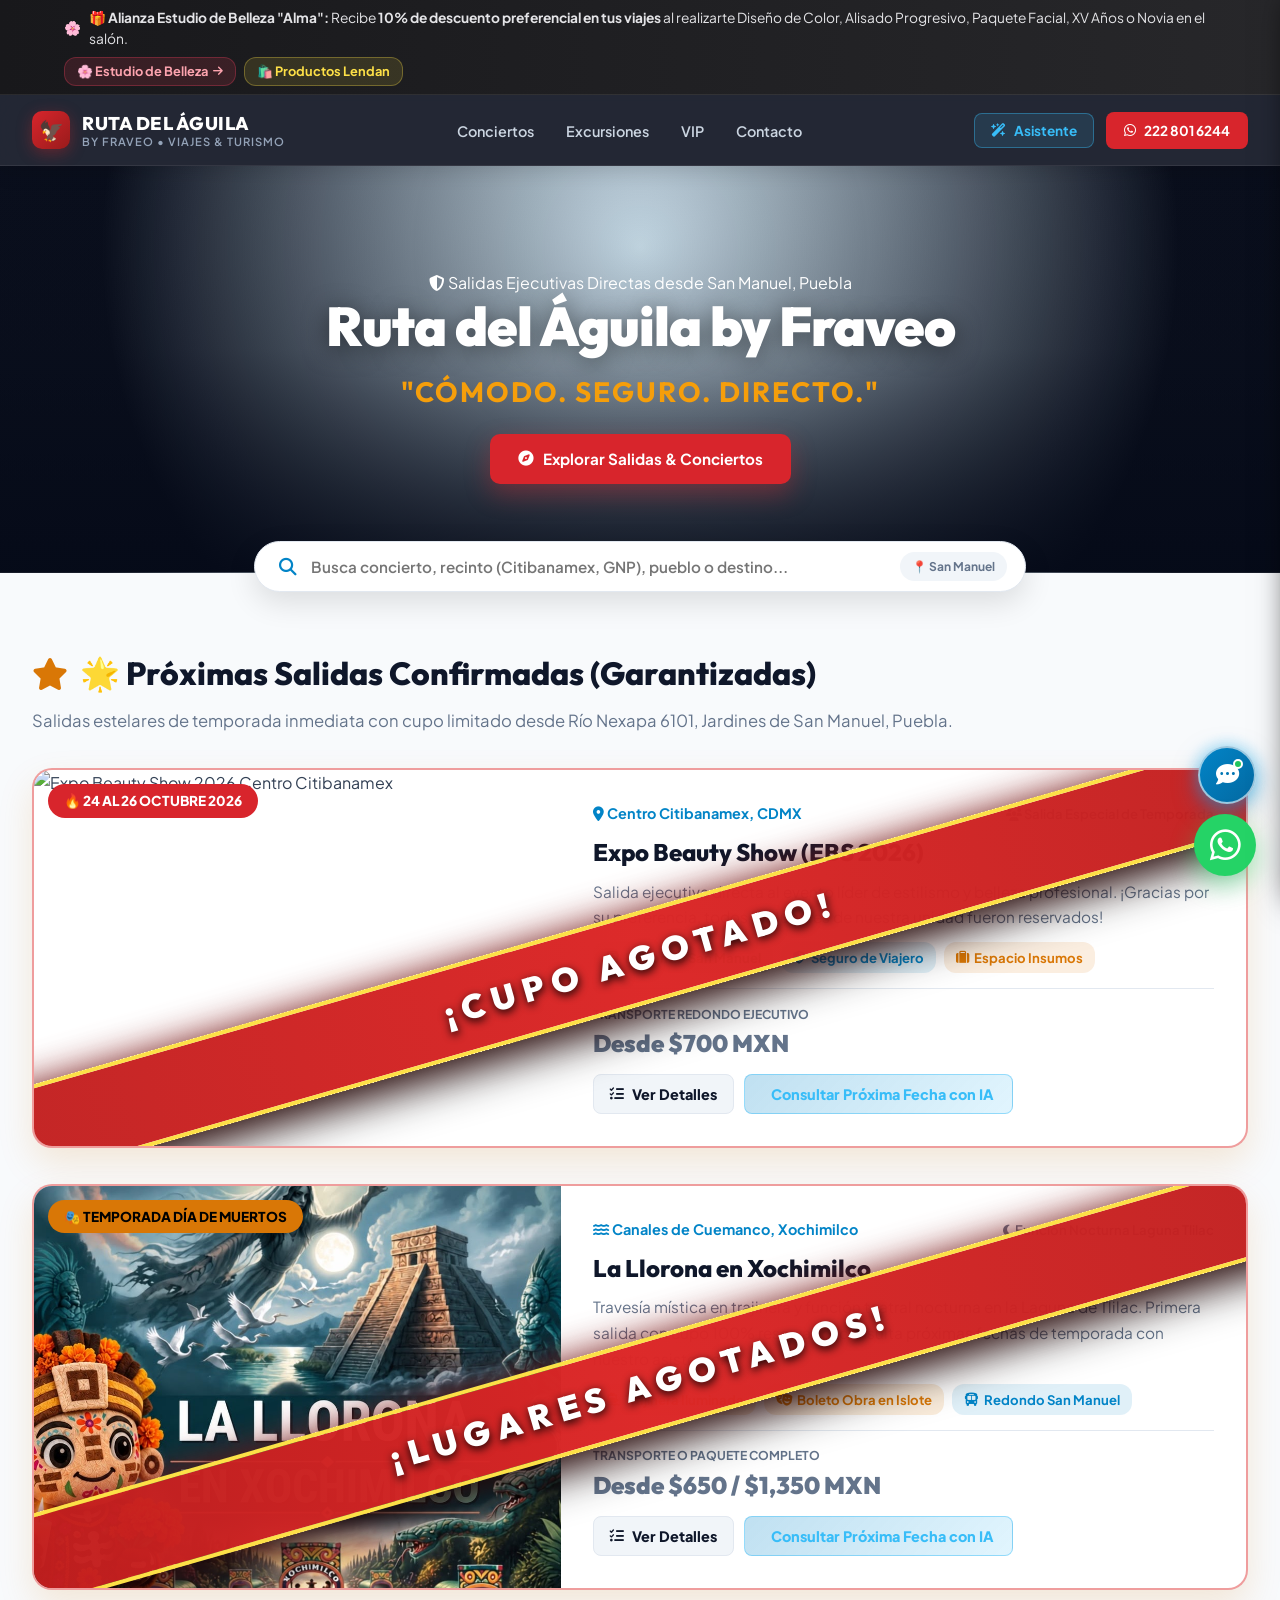
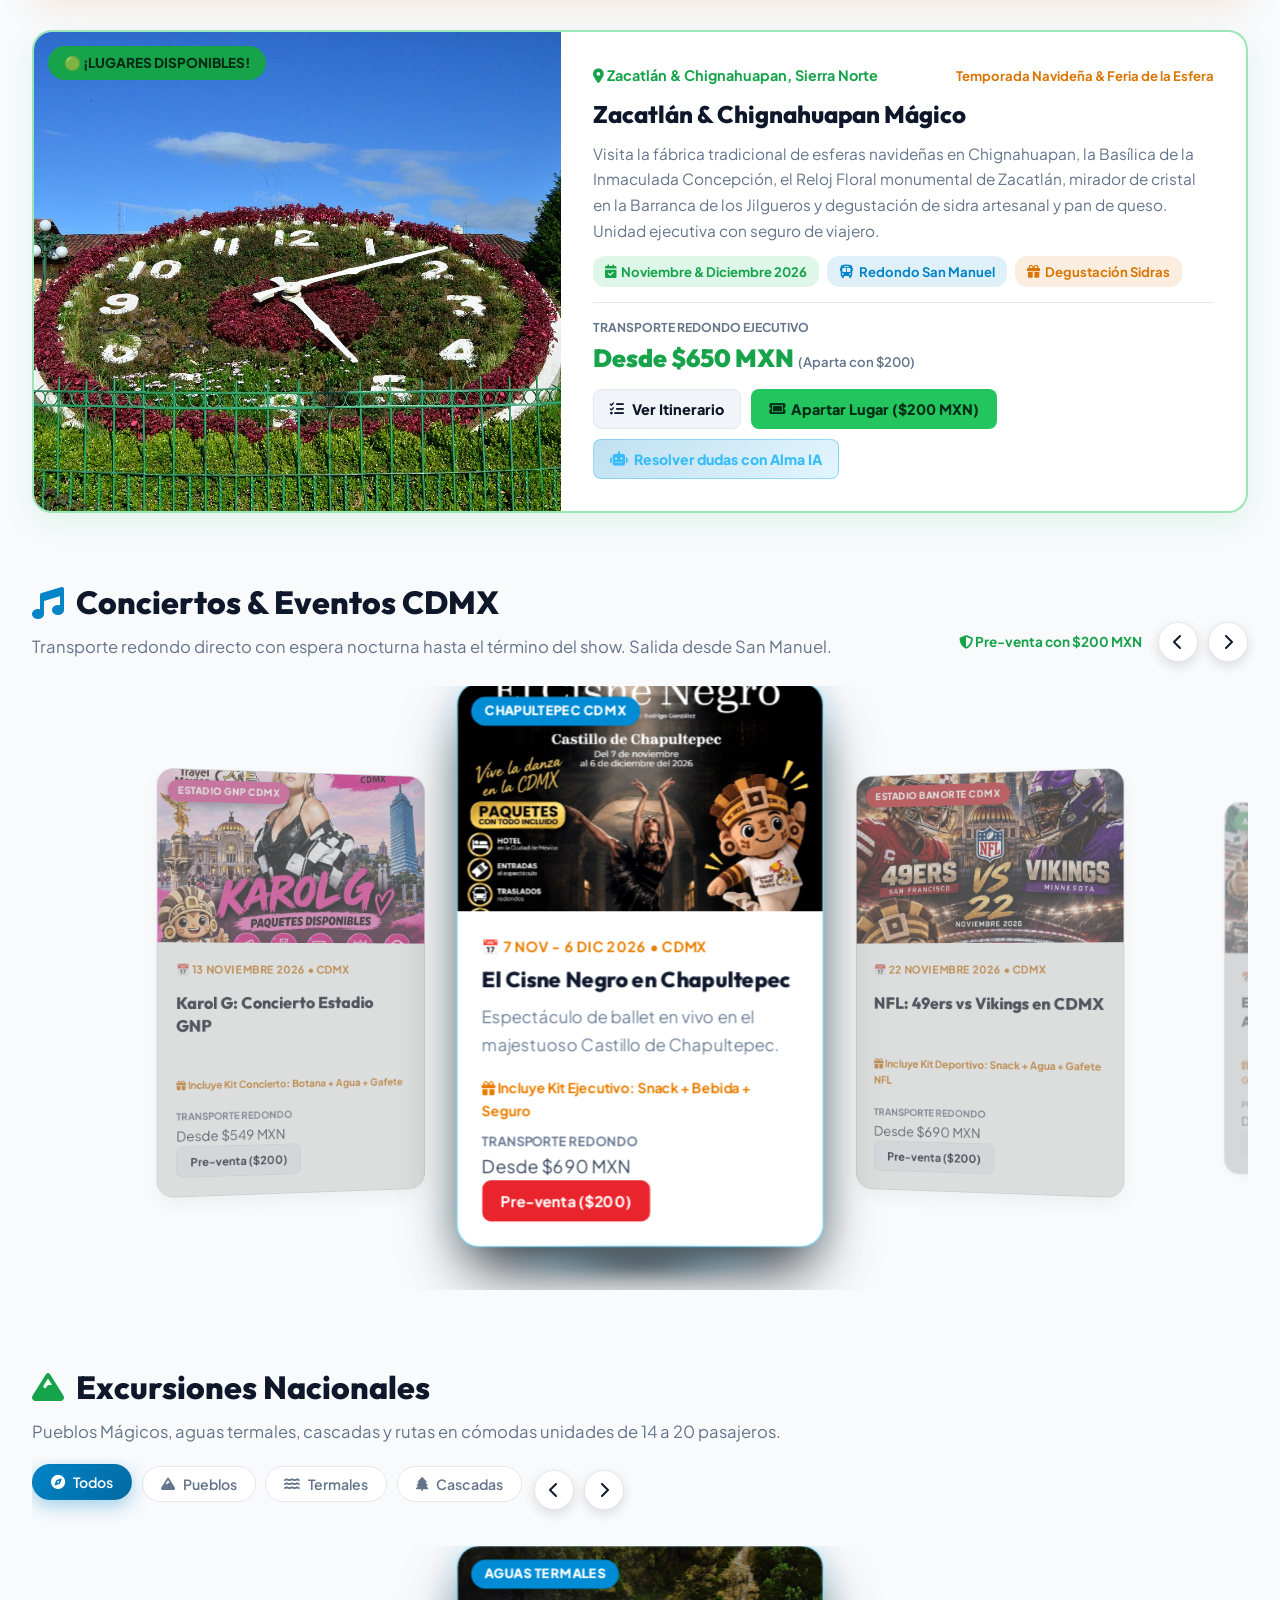
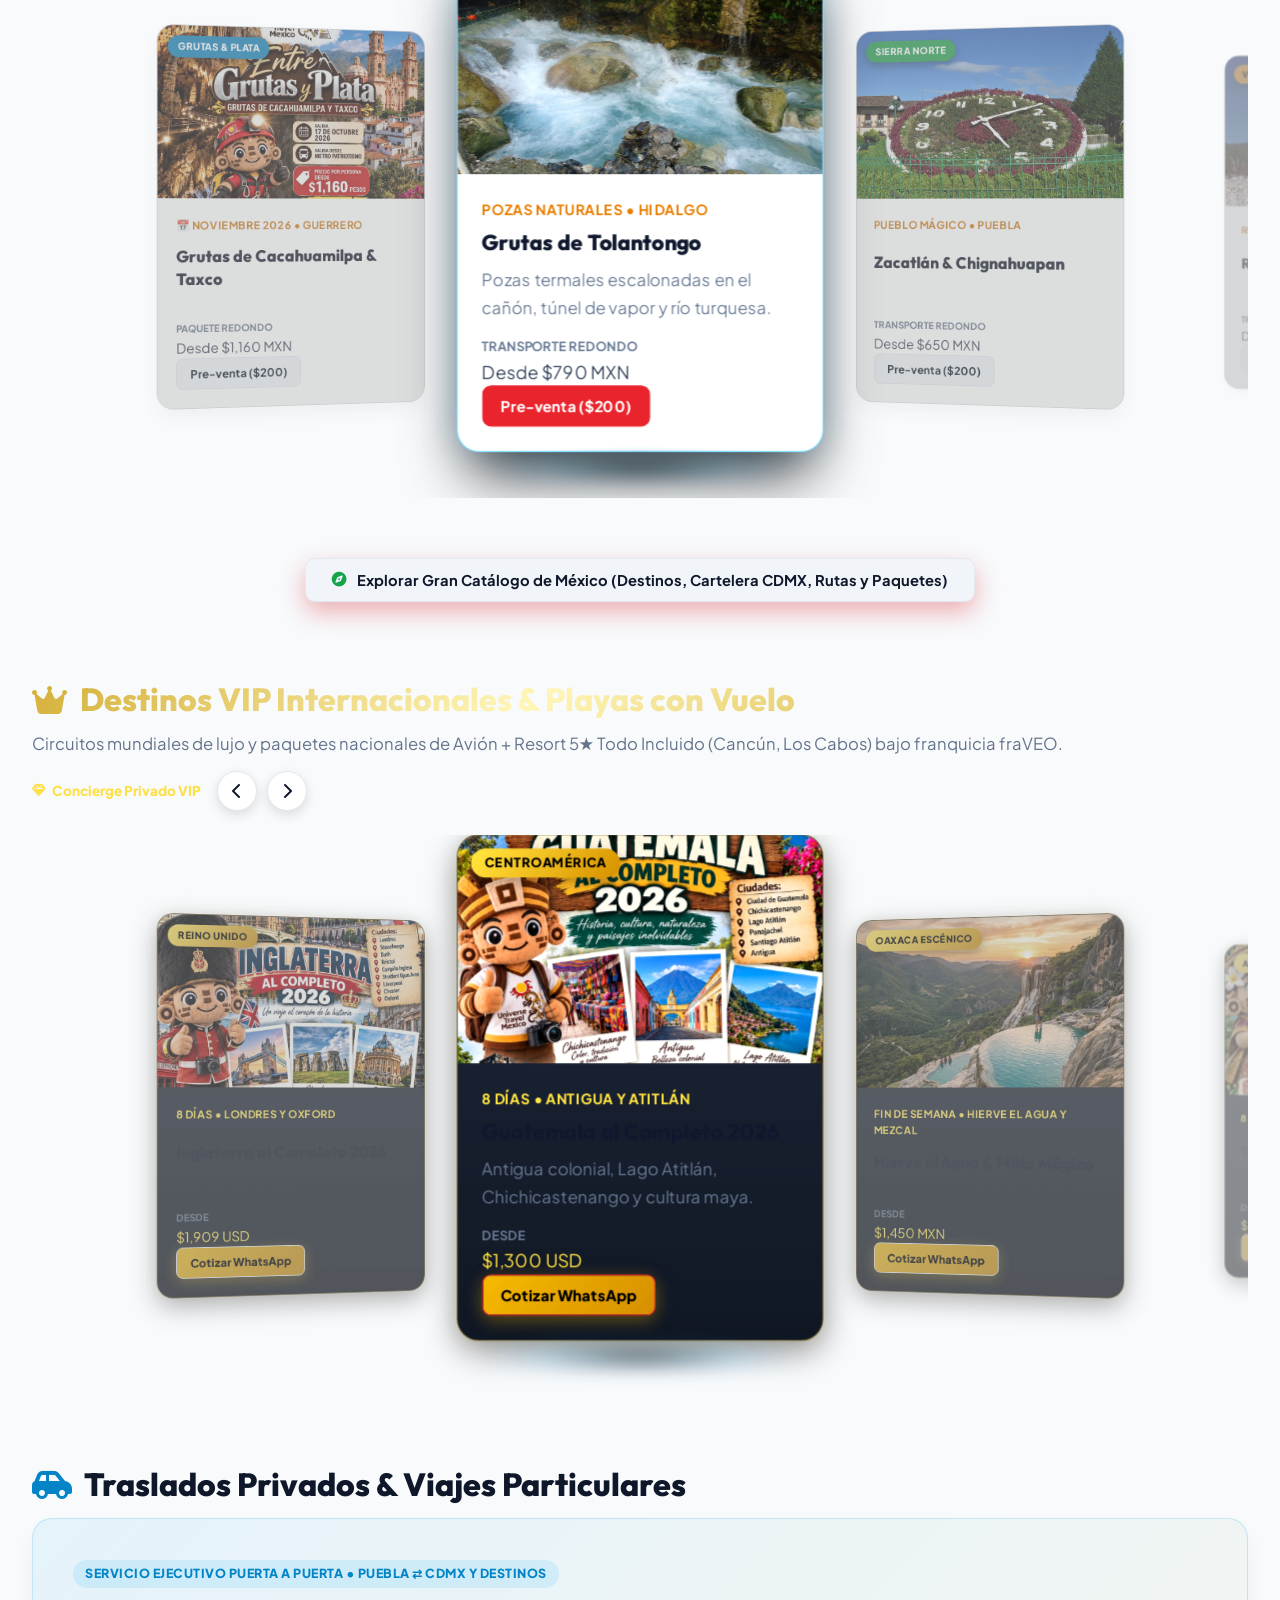
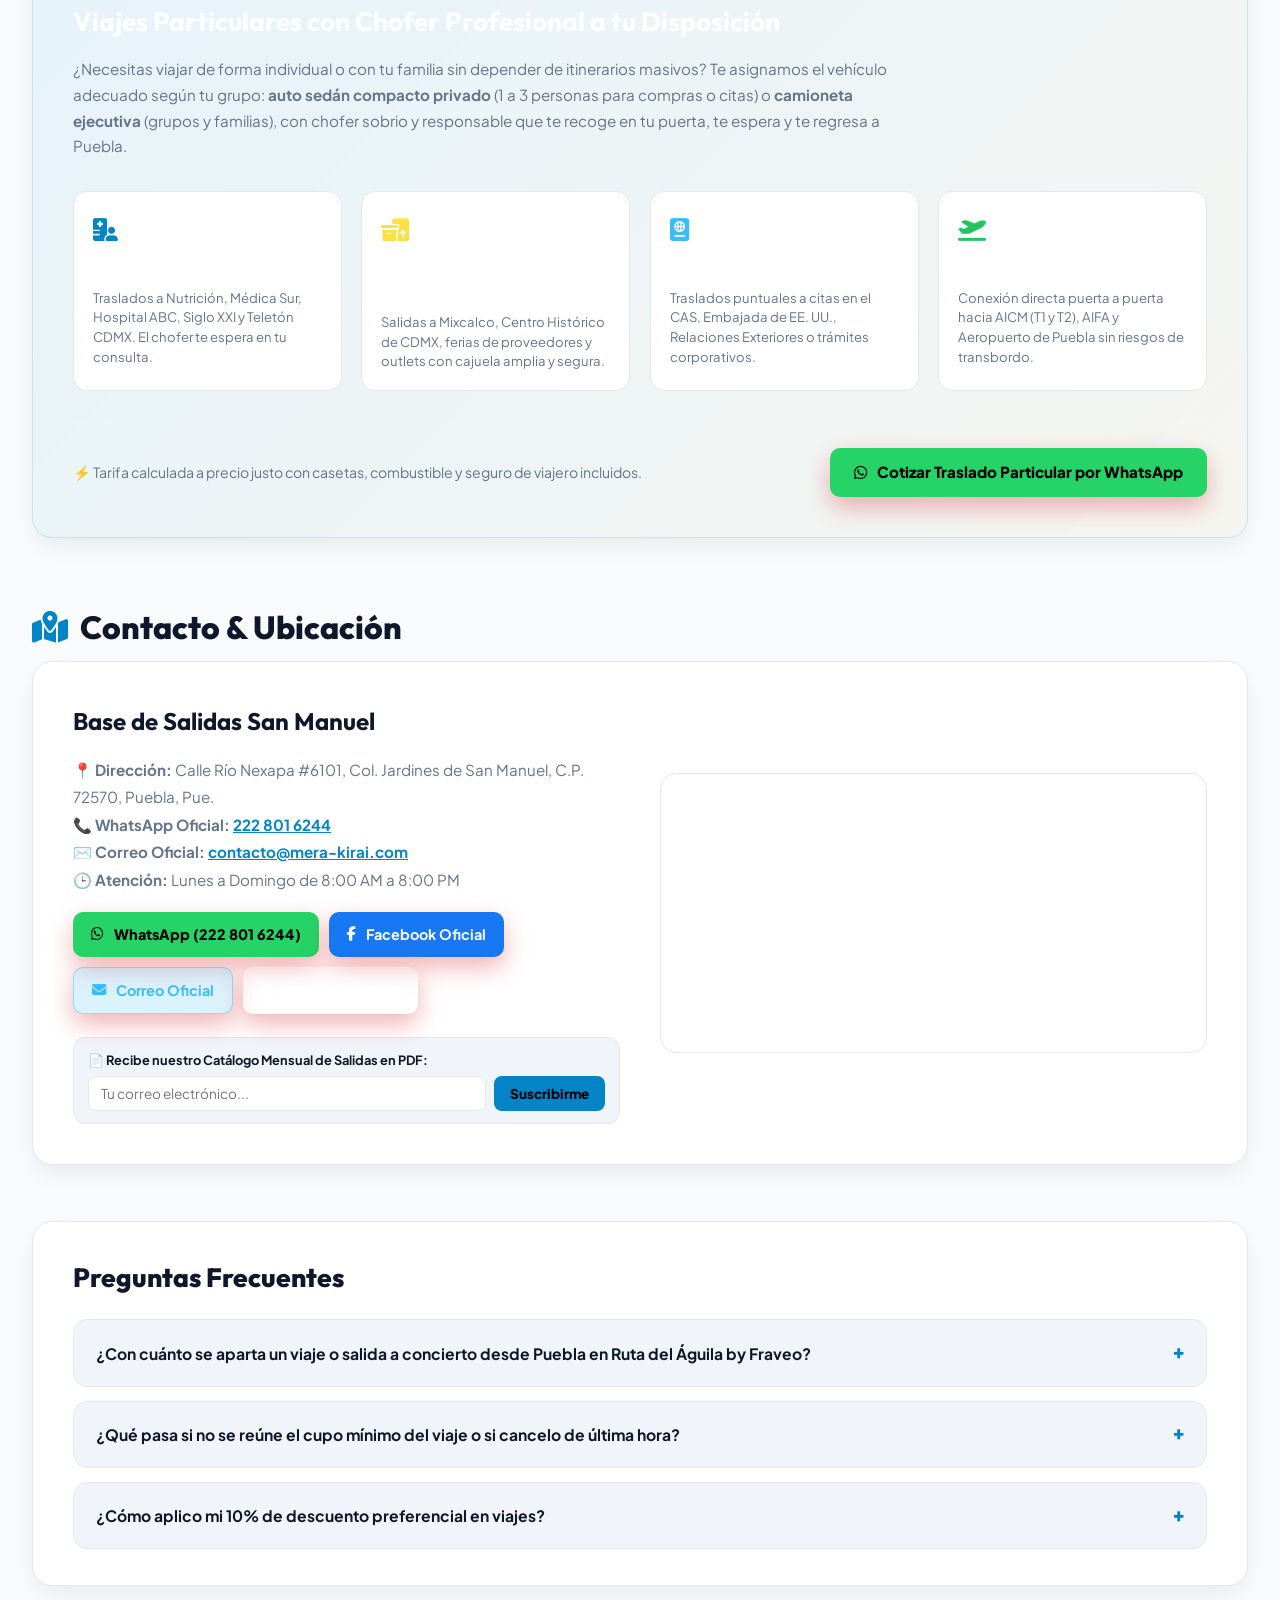
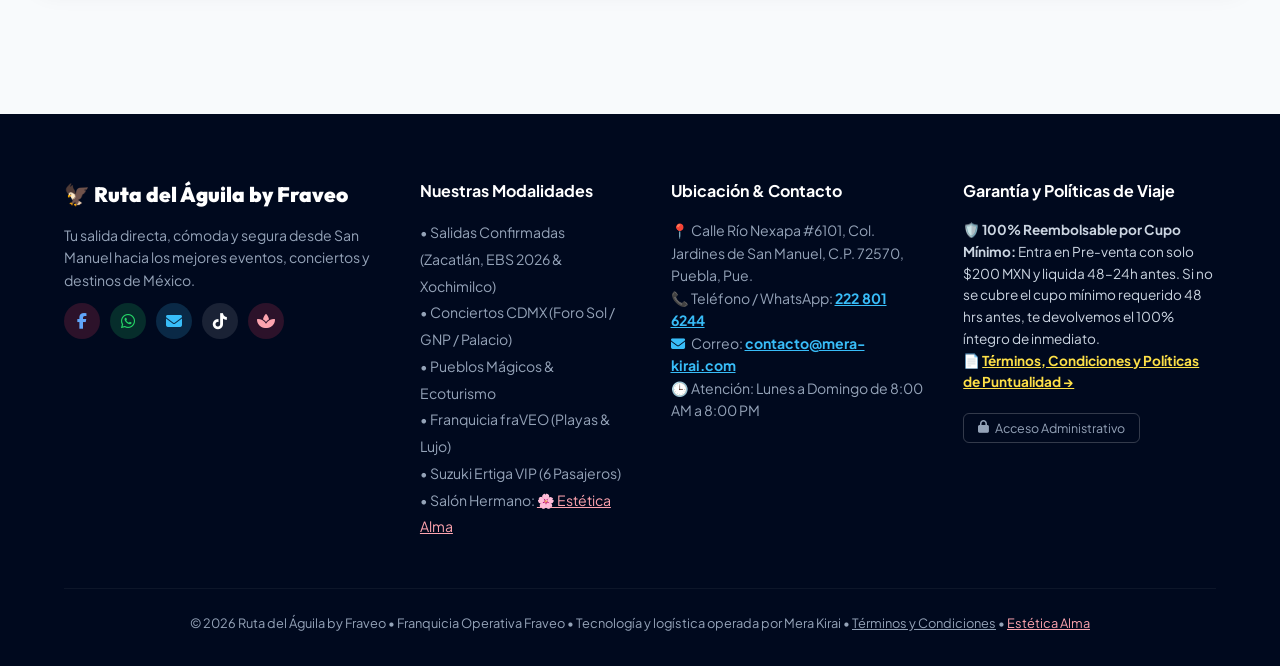
==== commit dc3b437b: "seo(geo): add JSON-LD to 4 subpages, align canonicals/og:url to sitemap, and render visible FAQ acco" ====
--- a/index.html
+++ b/index.html
@@ -11,7 +11,7 @@
     <meta property="og:title" content="Ruta del Águila by Fraveo | Turismo y Conciertos Puebla">
     <meta property="og:description" content="Salidas garantizadas a Pueblos Mágicos, Conciertos CDMX y circuitos nacionales desde Puebla. Aparta tu lugar con $200 MXN.">
     <meta property="og:image" content="https://mera-kirai.com/img/xochimilco_clean_card.jpg">
-    <meta property="og:url" content="https://mera-kirai.com">
+    <meta property="og:url" content="https://mera-kirai.com/">
     <meta property="og:type" content="website">
 
     <!-- Google Fonts -->
@@ -40,6 +40,7 @@
       "image": "https://mera-kirai.com/img/xochimilco_clean_card.jpg",
       "url": "https://mera-kirai.com",
       "telephone": "+522228016244",
+      "email": "contacto@mera-kirai.com",
       "priceRange": "$$",
       "address": {
         "@type": "PostalAddress",
@@ -61,6 +62,13 @@
         ],
         "opens": "08:00",
         "closes": "20:00"
+      },
+      "contactPoint": {
+        "@type": "ContactPoint",
+        "telephone": "+522228016244",
+        "contactType": "reservations",
+        "url": "https://wa.me/522228016244",
+        "availableLanguage": "Spanish"
       },
       "sameAs": [
         "https://www.facebook.com/share/18CecQ9qrH/"
@@ -755,6 +763,81 @@
             background: var(--brand-red);
         }
 
+        /* FAQ Accordion (Alineado con FAQPage JSON-LD) */
+        .faq {
+            margin-top: 3.5rem;
+            background: var(--bg-card);
+            border: 1px solid var(--border-color);
+            border-radius: 20px;
+            padding: 2.2rem 2.5rem;
+            box-shadow: var(--shadow-card);
+        }
+
+        .faq h2 {
+            font-family: 'Outfit', sans-serif;
+            font-size: 1.65rem;
+            font-weight: 800;
+            color: var(--text-title);
+            margin-bottom: 1.25rem;
+            display: flex;
+            align-items: center;
+            gap: 10px;
+        }
+
+        .faq-item {
+            background: var(--bg-subtle);
+            border: 1px solid var(--border-color);
+            border-radius: 14px;
+            margin-bottom: 0.85rem;
+            overflow: hidden;
+            transition: border-color 0.2s ease, box-shadow 0.2s ease;
+        }
+
+        .faq-item:last-child {
+            margin-bottom: 0;
+        }
+
+        .faq-item[open] {
+            border-color: var(--brand-cyan);
+        }
+
+        .faq-item summary {
+            list-style: none;
+            cursor: pointer;
+            padding: 1.05rem 1.35rem;
+            font-weight: 700;
+            font-size: 0.98rem;
+            color: var(--text-title);
+            display: flex;
+            justify-content: space-between;
+            align-items: center;
+            gap: 12px;
+        }
+
+        .faq-item summary::-webkit-details-marker {
+            display: none;
+        }
+
+        .faq-item summary::after {
+            content: '+';
+            font-family: 'Outfit', sans-serif;
+            font-size: 1.25rem;
+            font-weight: 800;
+            color: var(--brand-cyan);
+            flex-shrink: 0;
+        }
+
+        .faq-item[open] summary::after {
+            content: '−';
+        }
+
+        .faq-item p {
+            padding: 0 1.35rem 1.15rem;
+            font-size: 0.94rem;
+            line-height: 1.7;
+            color: var(--text-body);
+        }
+
         @media (max-width: 900px) {
             .hero-banner h1 { font-size: 2.1rem; }
             .search-fields-grid { grid-template-columns: 1fr; }
@@ -762,6 +845,7 @@
             .route-stops-grid { grid-template-columns: 1fr 1fr; }
             .footer-grid { grid-template-columns: 1fr; }
             .nav-links { display: none; }
+            .faq { padding: 1.5rem 1.25rem; }
         }
     </style>
 </head>
@@ -1693,6 +1777,26 @@
                     <iframe title="Ubicación oficial de salidas: Calle Río Nexapa 6101, San Manuel, Puebla" src="https://www.google.com/maps/embed?pb=!1m18!1m12!1m3!1d3771.8687258380816!2d-98.19705022417724!3d19.004187454245648!2m3!1f0!2f0!3f0!3m2!1i1024!2i768!4f13.1!3m3!1m2!1s0x85cfc0bf72461a29%3A0xe5e13d9ea72960f5!2sR%C3%ADo%20Nexapa%206101%2C%20Jardines%20de%20San%20Manuel%2C%2072570%20Heroica%20Puebla%20de%20Zaragoza%2C%20Pue.!5e0!3m2!1ses-419!2smx!4v1727390000000!5m2!1ses-419!2smx" width="100%" height="100%" style="border:0;" allowfullscreen="" loading="lazy"></iframe>
                 </div>
             </div>
+        </section>
+
+        <!-- BLOQUE 6: ❓ PREGUNTAS FRECUENTES (PARIDAD EXACTA CON FAQPage JSON-LD) -->
+        <section class="faq" id="preguntas-frecuentes" aria-labelledby="faq-titulo">
+            <h2 id="faq-titulo">Preguntas Frecuentes</h2>
+
+            <details class="faq-item">
+                <summary>¿Con cuánto se aparta un viaje o salida a concierto desde Puebla en Ruta del Águila by Fraveo?</summary>
+                <p>Apartas cualquier viaje nacional o transporte redondo a conciertos en CDMX con solo $200 MXN por persona (o puedes abonar un monto mayor si lo prefieres). El saldo restante se liquida entre 48 y 24 horas antes de abordar.</p>
+            </details>
+
+            <details class="faq-item">
+                <summary>¿Qué pasa si no se reúne el cupo mínimo del viaje o si cancelo de última hora?</summary>
+                <p>Si 48 horas antes una salida grupal no reúne el cupo mínimo operativo, reembolsamos el 100% íntegro de tu dinero de inmediato. Si el pasajero cancela de última hora (&lt;48h) o no llega a tiempo (No-Show), no aplica reembolso, pero el boleto es 100% transferible sin costo a un familiar o amigo, y el viaje nunca se cancela para los pasajeros puntuales.</p>
+            </details>
+
+            <details class="faq-item">
+                <summary>¿Cómo aplico mi 10% de descuento preferencial en viajes?</summary>
+                <p>El cupón preferencial del 10% de descuento se entrega a las clientas de Estudio de Belleza Alma al realizarse Diseño de Color, Alisados Progresivos, Paquete de Faciales, XV Años o Novia en Calle Río Nexapa #6101, Col. San Manuel, Puebla, e ingresarse en el formulario de reservación.</p>
+            </details>
         </section>
     </main>
 
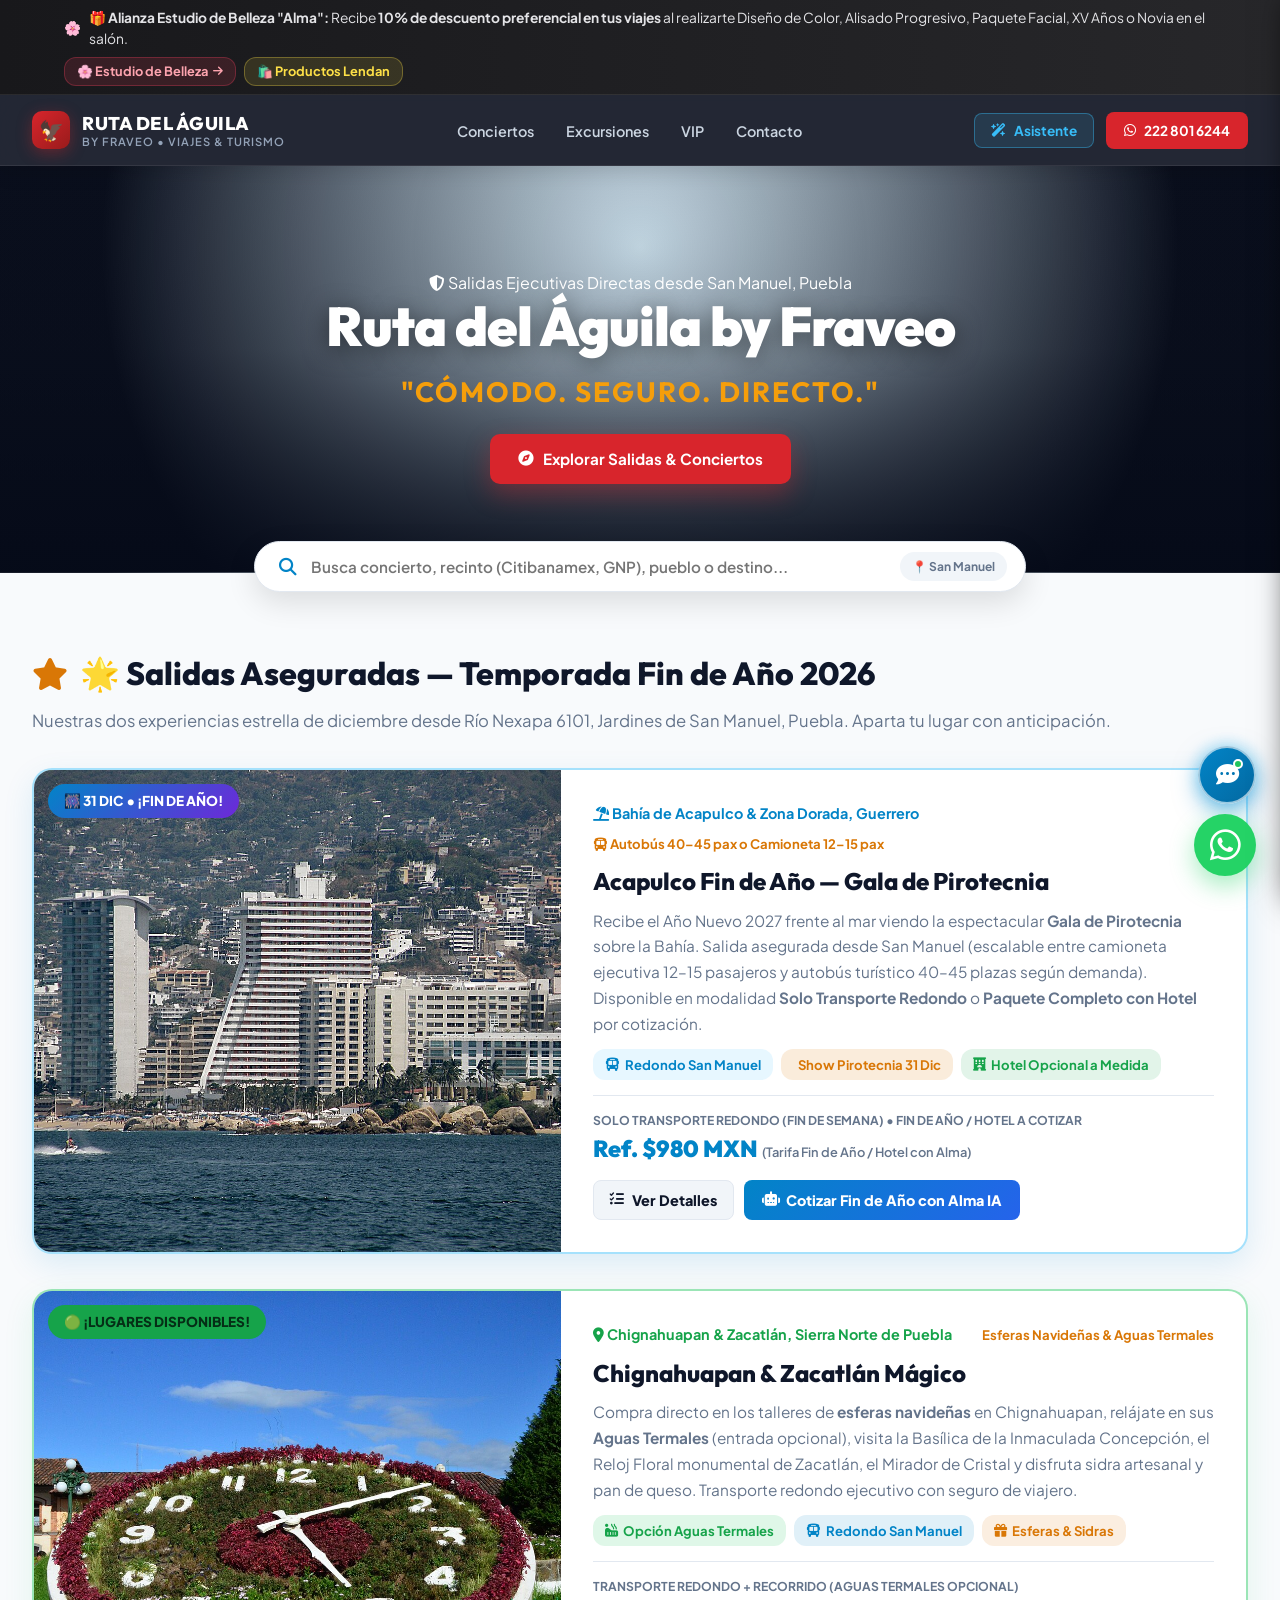
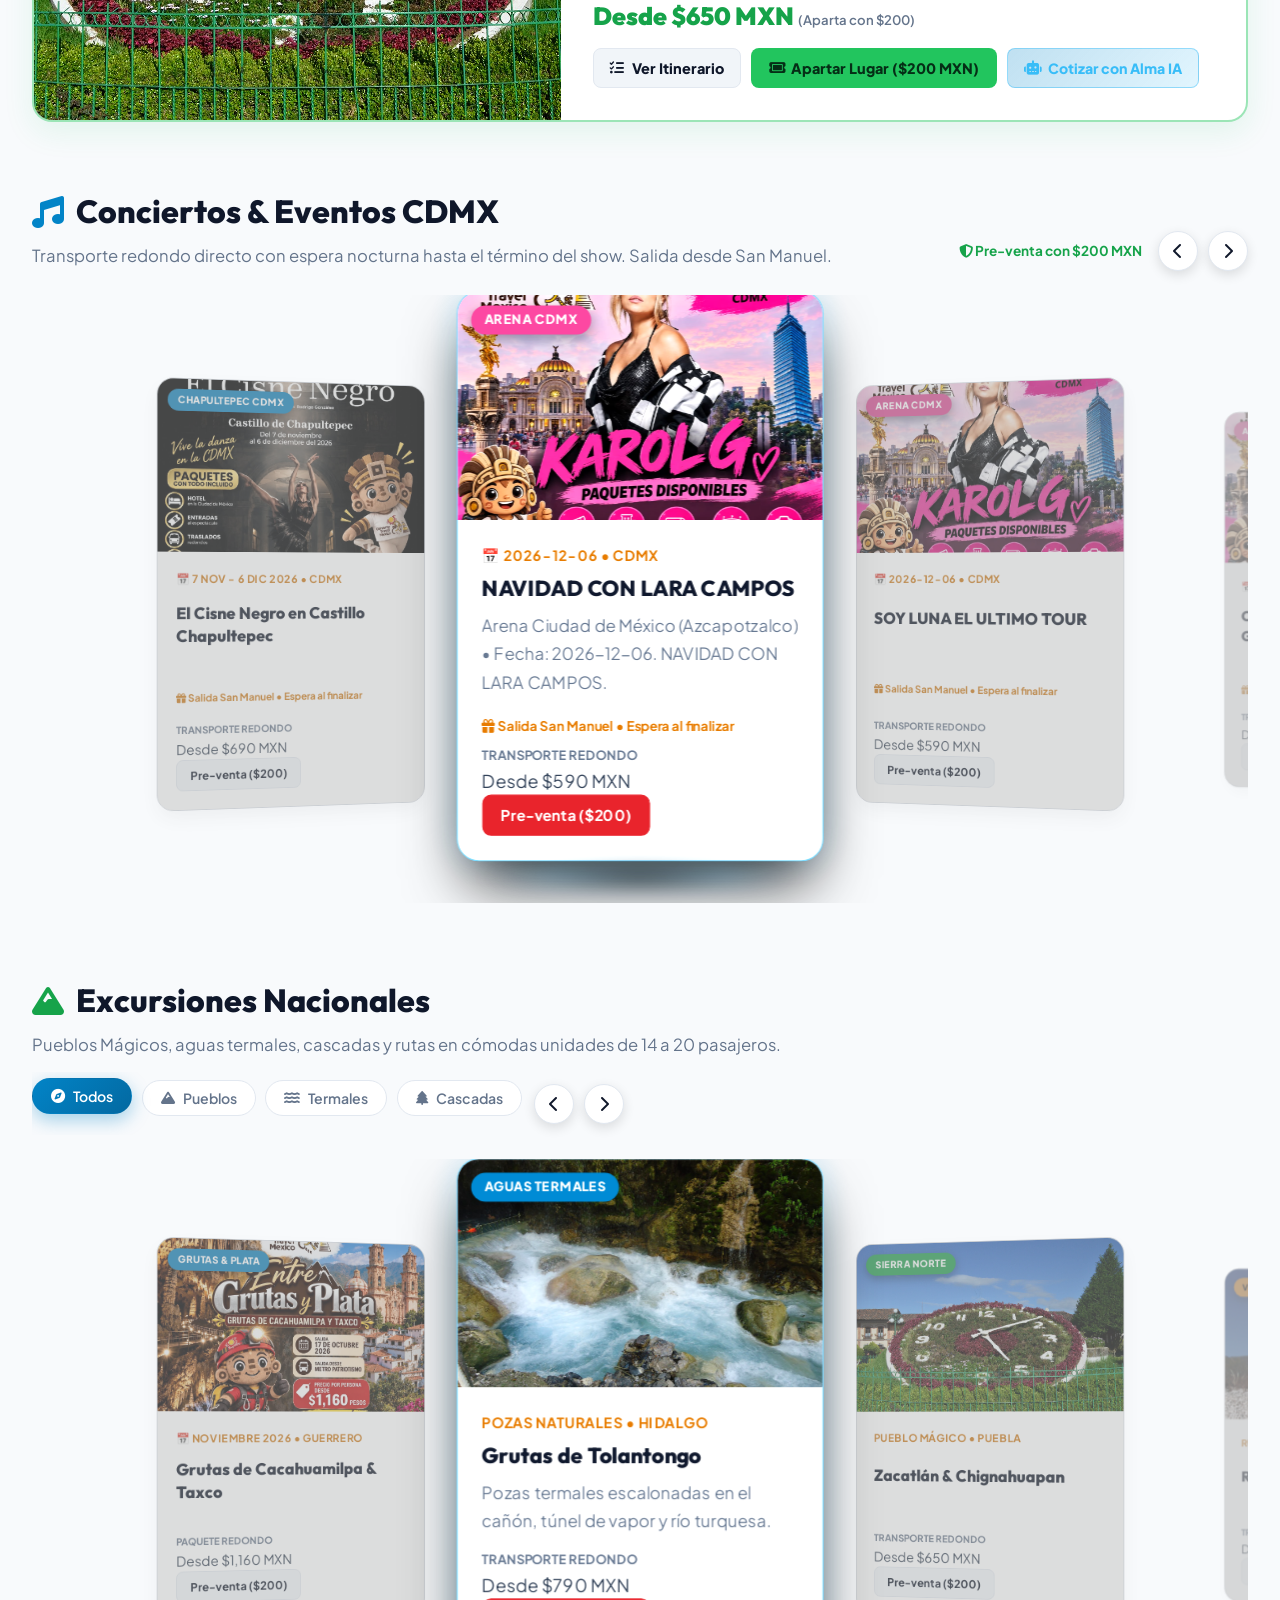
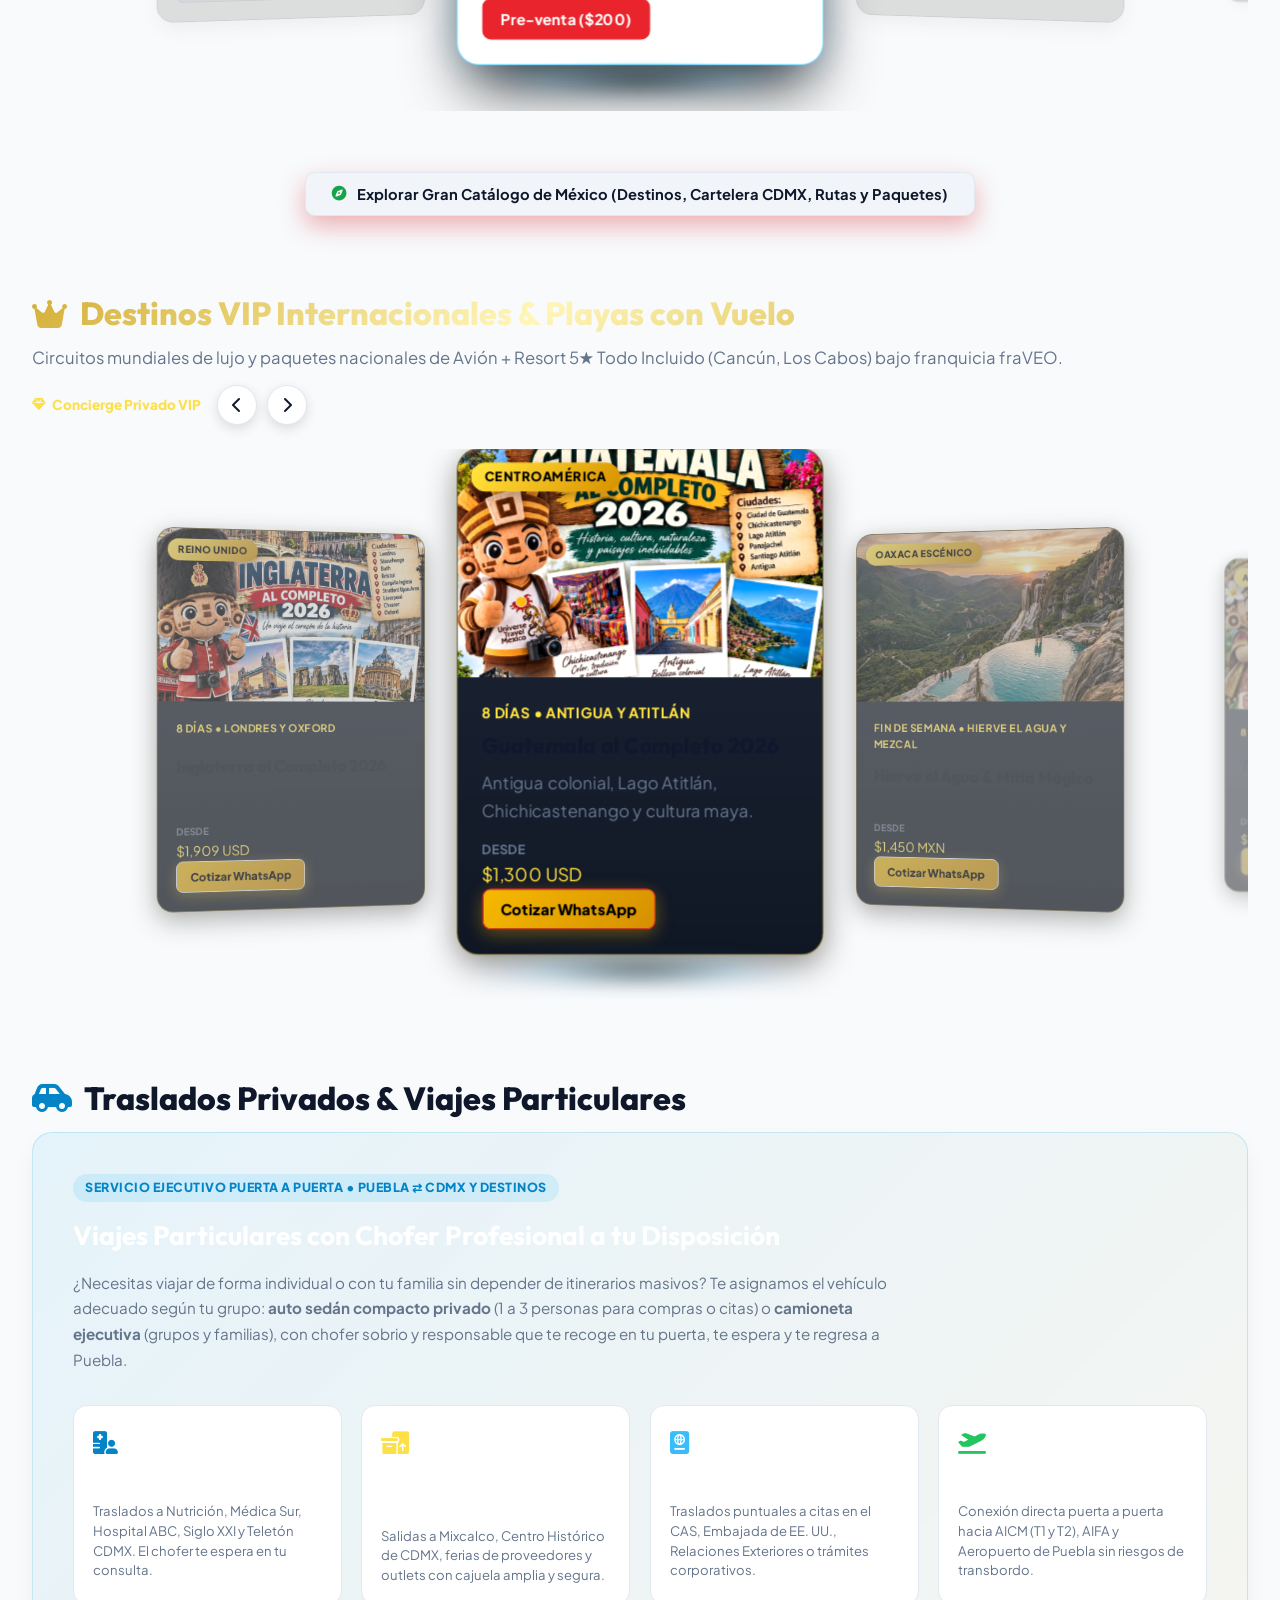
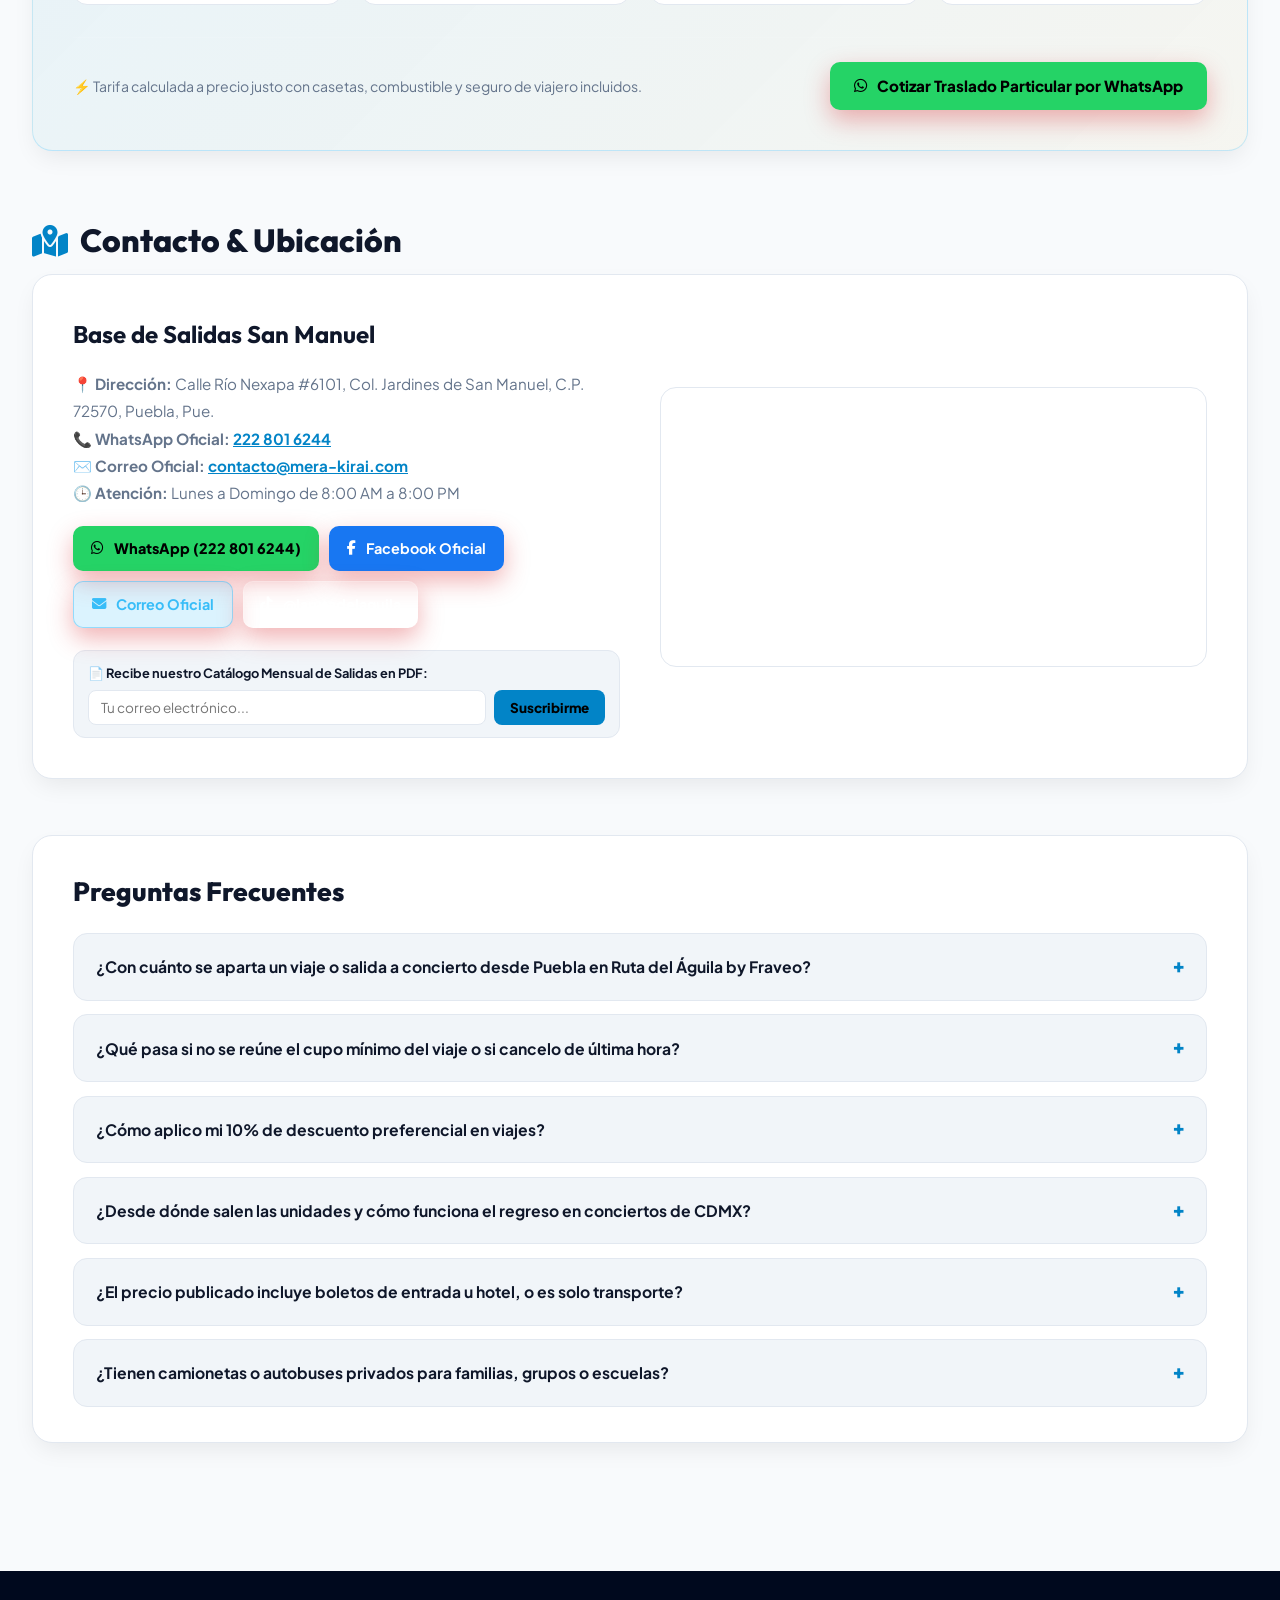
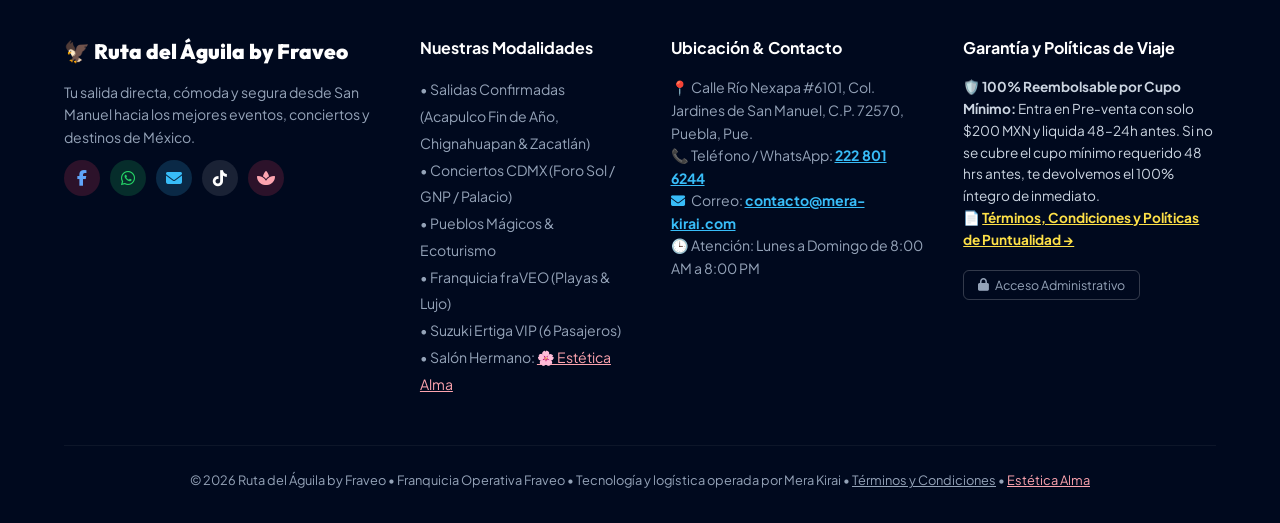
==== commit fbdcd1ed: "feat(mera-kirai): Alma IA vendedora, salidas Fin de Año, promos nov, purga nombres y ranking dinamic" ====
--- a/index.html
+++ b/index.html
@@ -3,12 +3,12 @@
 <head>
     <meta charset="UTF-8">
     <meta name="viewport" content="width=device-width, initial-scale=1.0">
-    <title>Ruta del Águila by Fraveo | Viajes, Conciertos CDMX y Tours Puebla</title>
+    <title>Mera Kirai | Ruta del Águila by Fraveo — Viajes, Conciertos CDMX y Tours Puebla</title>
     
     <!-- OpenGraph SEO Meta Tags -->
-    <meta name="description" content="Ruta del Águila by Fraveo: Transporte ejecutivo en Suzuki Ertiga VIP y camionetas a conciertos CDMX, Pueblos Mágicos y tours saliendo desde Jardines de San Manuel, Puebla.">
+    <meta name="description" content="Mera Kirai • Ruta del Águila by Fraveo: Transporte ejecutivo en Suzuki Ertiga VIP, camionetas y autobuses a conciertos CDMX, Pueblos Mágicos y tours saliendo desde Jardines de San Manuel, Puebla.">
     <link rel="canonical" href="https://mera-kirai.com/">
-    <meta property="og:title" content="Ruta del Águila by Fraveo | Turismo y Conciertos Puebla">
+    <meta property="og:title" content="Mera Kirai | Ruta del Águila by Fraveo — Turismo y Conciertos Puebla">
     <meta property="og:description" content="Salidas garantizadas a Pueblos Mágicos, Conciertos CDMX y circuitos nacionales desde Puebla. Aparta tu lugar con $200 MXN.">
     <meta property="og:image" content="https://mera-kirai.com/img/xochimilco_clean_card.jpg">
     <meta property="og:url" content="https://mera-kirai.com/">
@@ -85,7 +85,7 @@
           "name": "¿Con cuánto se aparta un viaje o salida a concierto desde Puebla en Ruta del Águila by Fraveo?",
           "acceptedAnswer": {
             "@type": "Answer",
-            "text": "Apartas cualquier viaje nacional o transporte redondo a conciertos en CDMX con solo $200 MXN por persona (o puedes abonar un monto mayor si lo prefieres). El saldo restante se liquida entre 48 y 24 horas antes de abordar."
+            "text": "Apartas cualquier viaje nacional o transporte redondo a conciertos en CDMX con solo $200 MXN por persona (o $500 MXN en paquetes con hotel de temporada alta como Fin de Año). El saldo restante se liquida entre 48 y 24 horas antes de abordar."
           }
         },
         {
@@ -101,7 +101,31 @@
           "name": "¿Cómo aplico mi 10% de descuento preferencial en viajes?",
           "acceptedAnswer": {
             "@type": "Answer",
-            "text": "El cupón preferencial del 10% de descuento se entrega a las clientas de Estudio de Belleza Alma al realizarse Diseño de Color, Alisados Progresivos, Paquete de Faciales, XV Años o Novia en Calle Río Nexapa #6101, Col. San Manuel, Puebla, e ingresarse en el formulario de reservación."
+            "text": "El beneficio preferencial del 10% de descuento se entrega personalmente por Alma a las clientas de Estudio de Belleza Alma al realizarse Diseño de Color, Alisados Progresivos, Paquete de Faciales, XV Años o Novia en Calle Río Nexapa #6101, Col. Jardines de San Manuel, Puebla, e ingresarse al apartar tu viaje."
+          }
+        },
+        {
+          "@type": "Question",
+          "name": "¿Desde dónde salen las unidades y cómo funciona el regreso en conciertos de CDMX?",
+          "acceptedAnswer": {
+            "@type": "Answer",
+            "text": "Todas las salidas parten desde Calle Río Nexapa #6101, Col. Jardines de San Manuel, Puebla (con opción de puntos estratégicos de abordaje previamente acordados). En conciertos y festivales de CDMX nuestra unidad te espera en un punto seguro acordado hasta que termine el evento para regresar directo a Puebla."
+          }
+        },
+        {
+          "@type": "Question",
+          "name": "¿El precio publicado incluye boletos de entrada u hotel, o es solo transporte?",
+          "acceptedAnswer": {
+            "@type": "Answer",
+            "text": "Cada salida indica claramente si corresponde a Transporte Redondo Ejecutivo (como conciertos en CDMX y escapadas base de fin de semana) o a Paquete Completo con hospedaje y entradas incluidas. Para paquetes con hotel en temporadas altas como Acapulco Fin de Año, Alma te prepara cotización cerrada según tu ocupación y número de personas."
+          }
+        },
+        {
+          "@type": "Question",
+          "name": "¿Tienen camionetas o autobuses privados para familias, grupos o escuelas?",
+          "acceptedAnswer": {
+            "@type": "Answer",
+            "text": "Sí. Operamos salidas ejecutivas en Suzuki Ertiga (hasta 6 pasajeros), camionetas turísticas de 12 a 15 pasajeros y autobuses de 40 a 45 plazas para familias, excursiones escolares, eventos empresariales o viajes a la medida."
           }
         }
       ]
@@ -907,12 +931,11 @@
         </div>
         <ul class="lux-mobile-nav-list">
             <li><a href="#bloque-conciertos" onclick="toggleMobileNav()"><i class="fas fa-music"></i> Conciertos CDMX</a></li>
-            <li><a href="#bloque-pueblos" onclick="toggleMobileNav()"><i class="fas fa-mountain-sun"></i> Excursiones Nacionales</a></li>
+            <li><a href="#bloque-excursiones" onclick="toggleMobileNav()"><i class="fas fa-mountain-sun"></i> Excursiones Nacionales</a></li>
             <li><a href="#bloque-vip" onclick="toggleMobileNav()"><i class="fas fa-crown"></i> Destinos VIP fraVEO</a></li>
             <li><a href="#bloque-privados" onclick="toggleMobileNav()"><i class="fas fa-car-side"></i> Traslados Particulares</a></li>
             <li><a href="estetica.html"><i class="fas fa-spa"></i> Estudio de Belleza "Alma"</a></li>
             <li><a href="tienda.html"><i class="fas fa-shopping-bag"></i> Tienda Productos Lendan</a></li>
-            <li><a href="ra.html"><i class="fas fa-cube"></i> Letrero 3D (Realidad Aumentada)</a></li>
             <li><a href="javascript:void(0)" onclick="toggleMobileNav(); toggleAiChat();" style="color:var(--brand-cyan); font-weight:700;"><i class="fas fa-robot"></i> 🤖 Resolver dudas con Alma IA</a></li>
             <li><a href="#bloque-contacto" onclick="toggleMobileNav()"><i class="fas fa-location-dot"></i> Ubicación y Contacto</a></li>
         </ul>
@@ -968,136 +991,92 @@
          ========================================================================= -->
     <main id="main-showcase-view" class="page-view active" style="max-width:1300px; margin:0 auto; padding:1rem 2rem 4rem;">
 
-        <!-- BLOQUE 1: 🌟 PRÓXIMAS SALIDAS CONFIRMADAS (GARANTIZADAS) -->
+        <!-- BLOQUE 1: 🌟 SALIDAS ASEGURADAS TEMPORADA FIN DE AÑO 2026 -->
         <section id="bloque-confirmados" style="margin-bottom: 4rem;">
             <div class="section-title">
-                <i class="fas fa-star" style="color:var(--brand-gold)"></i> 🌟 Próximas Salidas Confirmadas (Garantizadas)
+                <i class="fas fa-star" style="color:var(--brand-gold)"></i> 🌟 Salidas Aseguradas — Temporada Fin de Año 2026
             </div>
             <div class="section-desc">
-                Salidas estelares de temporada inmediata con cupo limitado desde Río Nexapa 6101, Jardines de San Manuel, Puebla.
-            </div>
-
-            <!-- Salida Confirmada 1: Expo Beauty Show EBS 2026 (AGOTADO) -->
-            <div class="confirmed-trip-card is-sold-out" style="margin-bottom: 2.2rem;">
-                <div class="sold-out-card-cross-banner">¡CUPO AGOTADO!</div>
+                Nuestras dos experiencias estrella de diciembre desde Río Nexapa 6101, Jardines de San Manuel, Puebla. Aparta tu lugar con anticipación.
+            </div>
+
+            <!-- Salida Confirmada 1: Acapulco Fin de Año — Gala de Pirotecnia -->
+            <div class="confirmed-trip-card" style="margin-bottom: 2.2rem; border-color: rgba(56,189,248,0.45); box-shadow: 0 10px 30px rgba(2,132,199,0.12);">
                 <div class="confirmed-img-side">
-                    <img src="https://images.unsplash.com/photo-1560066984-138dadb4c035?auto=format&fit=crop&w=1000&q=80" alt="Expo Beauty Show 2026 Centro Citibanamex">
-                    <span class="card-badge" style="background:var(--brand-red); font-size:0.85rem; padding:6px 16px; z-index:7;">🔥 24 al 26 Octubre 2026</span>
+                    <img src="img/acapulco_bahia_real.jpg" alt="Acapulco Fin de Año Gala de Pirotecnia" style="width:100%; height:100%; object-fit:cover;">
+                    <span class="card-badge" style="background:linear-gradient(135deg, #0284c7, #6d28d9); color:#fff; font-size:0.85rem; padding:6px 16px; z-index:7; font-weight:800;">🎆 31 Dic • ¡Fin de Año!</span>
                 </div>
                 <div class="confirmed-info-side">
                     <div>
                         <div style="display:flex; justify-content:space-between; align-items:center; margin-bottom:0.5rem; flex-wrap:wrap; gap:8px;">
-                            <span style="font-size:0.9rem; font-weight:700; color:var(--brand-cyan);"><i class="fas fa-map-marker-alt"></i> Centro Citibanamex, CDMX</span>
-                            <span style="color:var(--text-muted); font-size:0.82rem; font-weight:600;"><i class="fas fa-users"></i> Salida Especial de Temporada</span>
-                        </div>
-                        <h3 style="font-family:'Outfit'; font-size:1.5rem; font-weight:800; color:var(--text-title); margin-bottom:0.45rem;">Expo Beauty Show (EBS 2026)</h3>
+                            <span style="font-size:0.9rem; font-weight:700; color:var(--brand-cyan);"><i class="fas fa-umbrella-beach"></i> Bahía de Acapulco & Zona Dorada, Guerrero</span>
+                            <span style="color:var(--brand-gold); font-size:0.82rem; font-weight:700;"><i class="fas fa-bus"></i> Autobús 40–45 pax o Camioneta 12–15 pax</span>
+                        </div>
+                        <h3 style="font-family:'Outfit'; font-size:1.5rem; font-weight:800; color:var(--text-title); margin-bottom:0.45rem;">Acapulco Fin de Año — Gala de Pirotecnia</h3>
                         <p style="font-size:0.96rem; color:var(--text-muted); margin-bottom:0.75rem; line-height:1.68;">
-                            Salida ejecutiva directa al evento líder de estilismo y belleza profesional. ¡Gracias por su preferencia, todos los lugares de nuestra unidad fueron reservados!
+                            Recibe el Año Nuevo 2027 frente al mar viendo la espectacular <strong>Gala de Pirotecnia</strong> sobre la Bahía. Salida asegurada desde San Manuel (escalable entre camioneta ejecutiva 12–15 pasajeros y autobús turístico 40–45 plazas según demanda). Disponible en modalidad <strong>Solo Transporte Redondo</strong> o <strong>Paquete Completo con Hotel</strong> por cotización.
                         </p>
-                        <!-- Chips compactos de amenidades principales -->
                         <div style="display:flex; flex-wrap:wrap; gap:8px; margin:0.4rem 0 0.95rem;">
-                            <span style="font-size:0.82rem; font-weight:700; background:rgba(22,163,74,0.12); color:var(--brand-green); padding:5px 12px; border-radius:12px; display:inline-flex; align-items:center; gap:5px;"><i class="fas fa-bus"></i> Redondo San Manuel</span>
-                            <span style="font-size:0.82rem; font-weight:700; background:rgba(2,132,199,0.12); color:var(--brand-cyan); padding:5px 12px; border-radius:12px; display:inline-flex; align-items:center; gap:5px;"><i class="fas fa-shield-halved"></i> Seguro de Viajero</span>
-                            <span style="font-size:0.82rem; font-weight:700; background:rgba(217,119,6,0.12); color:var(--brand-gold); padding:5px 12px; border-radius:12px; display:inline-flex; align-items:center; gap:5px;"><i class="fas fa-suitcase"></i> Espacio Insumos</span>
+                            <span style="font-size:0.82rem; font-weight:700; background:rgba(56,189,248,0.12); color:var(--brand-cyan); padding:5px 12px; border-radius:12px; display:inline-flex; align-items:center; gap:5px;"><i class="fas fa-bus"></i> Redondo San Manuel</span>
+                            <span style="font-size:0.82rem; font-weight:700; background:rgba(217,119,6,0.14); color:var(--brand-gold); padding:5px 12px; border-radius:12px; display:inline-flex; align-items:center; gap:5px;"><i class="fas fa-sparkles"></i> Show Pirotecnia 31 Dic</span>
+                            <span style="font-size:0.82rem; font-weight:700; background:rgba(22,163,74,0.12); color:var(--brand-green); padding:5px 12px; border-radius:12px; display:inline-flex; align-items:center; gap:5px;"><i class="fas fa-hotel"></i> Hotel Opcional a Medida</span>
                         </div>
                     </div>
 
                     <div style="display:flex; justify-content:space-between; align-items:center; padding-top:0.95rem; border-top:1px solid var(--border-color); flex-wrap:wrap; gap:12px;">
                         <div>
-                            <span style="font-size:0.76rem; color:var(--text-muted); display:block; font-weight:700;">TRANSPORTE REDONDO EJECUTIVO</span>
-                            <div class="price-amount" style="font-size:1.5rem; color:var(--text-muted);">Desde $700 MXN</div>
+                            <span style="font-size:0.76rem; color:var(--text-muted); display:block; font-weight:700;">SOLO TRANSPORTE REDONDO (FIN DE SEMANA) • FIN DE AÑO / HOTEL A COTIZAR</span>
+                            <div class="price-amount" style="font-size:1.45rem; color:var(--brand-cyan); font-weight:900;">Ref. $980 MXN <span style="font-size:0.8rem; color:var(--text-muted); font-weight:600;">(Tarifa Fin de Año / Hotel con Alma)</span></div>
                         </div>
                         <div style="display:flex; gap:10px; flex-wrap:wrap;">
-                            <button class="btn-search-main" style="width:auto; padding:10px 16px; background:var(--bg-subtle); color:var(--text-title); border:1px solid var(--border-color); font-size:0.9rem;" onclick="openSharedElementModal('expo-beauty-show-citibanamex')">
+                            <button class="btn-search-main" style="width:auto; padding:10px 16px; background:var(--bg-subtle); color:var(--text-title); border:1px solid var(--border-color); font-size:0.9rem;" onclick="openSharedElementModal('acapulco-fin-de-ano')">
                                 <i class="fas fa-list-check"></i> Ver Detalles
                             </button>
-                            <button class="btn-search-main btn-cotizar-ai" style="width:auto; padding:10px 18px; background:linear-gradient(135deg, rgba(2,132,199,0.25), rgba(56,189,248,0.15)); color:#38bdf8; border:1px solid rgba(56,189,248,0.45); font-size:0.9rem;" onclick="quoteWithAI('Próxima Expo Beauty Show CDMX', 'Ciudad de México', event)">
-                                <i class="fas fa-sparkles"></i> Consultar Próxima Fecha con IA
+                            <button type="button" class="btn-search-main btn-cotizar-ai" style="width:auto; padding:10px 18px; background:linear-gradient(135deg, #0284c7, #2563eb); color:#fff; border:none; font-weight:800; font-size:0.9rem; cursor:pointer; display:inline-flex; align-items:center; gap:6px;" onclick="quoteWithAI('Acapulco Fin de Año — Gala de Pirotecnia', 'Guerrero', event)">
+                                <i class="fas fa-robot"></i> Cotizar Fin de Año con Alma IA
                             </button>
                         </div>
                     </div>
                 </div>
             </div>
 
-            <!-- Salida Confirmada 2: La Llorona en Xochimilco (AGOTADO) -->
-            <div class="confirmed-trip-card is-sold-out">
-                <div class="sold-out-card-cross-banner">¡LUGARES AGOTADOS!</div>
+            <!-- Salida Confirmada 2: Chignahuapan & Zacatlán Mágico (Esferas y Aguas Termales) -->
+            <div class="confirmed-trip-card" style="border-color: rgba(34,197,94,0.45); box-shadow: 0 10px 30px rgba(34,197,94,0.1);">
                 <div class="confirmed-img-side">
-                    <img src="img/xochimilco_clean_card.jpg" alt="La Llorona en Xochimilco" style="width:100%; height:100%; object-fit:cover;">
-                    <span class="card-badge" style="background:var(--brand-gold); color:#000; font-size:0.85rem; padding:6px 16px; z-index:7;">🎭 Temporada Día de Muertos</span>
+                    <img src="img/zacatlan_real.jpg" alt="Chignahuapan y Zacatlán Puebla Esferas y Aguas Termales" style="width:100%; height:100%; object-fit:cover;">
+                    <span class="card-badge" style="background:var(--brand-green); color:#052e16; font-size:0.85rem; padding:6px 16px; z-index:7; font-weight:800;">🟢 ¡Lugares Disponibles!</span>
                 </div>
                 <div class="confirmed-info-side">
                     <div>
                         <div style="display:flex; justify-content:space-between; align-items:center; margin-bottom:0.5rem; flex-wrap:wrap; gap:8px;">
-                            <span style="font-size:0.9rem; font-weight:700; color:var(--brand-cyan);"><i class="fas fa-water"></i> Canales de Cuemanco, Xochimilco</span>
-                            <span style="color:var(--text-muted); font-size:0.82rem; font-weight:600;"><i class="fas fa-moon"></i> Función Nocturna Laguna Tlilac</span>
-                        </div>
-                        <h3 style="font-family:'Outfit'; font-size:1.5rem; font-weight:800; color:var(--text-title); margin-bottom:0.45rem;">La Llorona en Xochimilco</h3>
+                            <span style="font-size:0.9rem; font-weight:700; color:var(--brand-green);"><i class="fas fa-map-marker-alt"></i> Chignahuapan & Zacatlán, Sierra Norte de Puebla</span>
+                            <span style="color:var(--brand-gold); font-size:0.82rem; font-weight:700;"><i class="fas fa-sparkles"></i> Esferas Navideñas & Aguas Termales</span>
+                        </div>
+                        <h3 style="font-family:'Outfit'; font-size:1.5rem; font-weight:800; color:var(--text-title); margin-bottom:0.45rem;">Chignahuapan & Zacatlán Mágico</h3>
                         <p style="font-size:0.96rem; color:var(--text-muted); margin-bottom:0.75rem; line-height:1.68;">
-                            Travesía mística en trajinera y función teatral nocturna en la Laguna de Tlilac. Primera salida con cupo 100% reservado; consulta próximas fechas de temporada con nuestro asistente.
+                            Compra directo en los talleres de <strong>esferas navideñas</strong> en Chignahuapan, relájate en sus <strong>Aguas Termales</strong> (entrada opcional), visita la Basílica de la Inmaculada Concepción, el Reloj Floral monumental de Zacatlán, el Mirador de Cristal y disfruta sidra artesanal y pan de queso. Transporte redondo ejecutivo con seguro de viajero.
                         </p>
-                        <!-- Chips compactos de amenidades principales -->
                         <div style="display:flex; flex-wrap:wrap; gap:8px; margin:0.4rem 0 0.95rem;">
-                            <span style="font-size:0.82rem; font-weight:700; background:rgba(217,119,6,0.14); color:var(--brand-gold); padding:5px 12px; border-radius:12px; display:inline-flex; align-items:center; gap:5px;"><i class="fas fa-ship"></i> Trajinera Iluminada</span>
-                            <span style="font-size:0.82rem; font-weight:700; background:rgba(217,119,6,0.14); color:var(--brand-gold); padding:5px 12px; border-radius:12px; display:inline-flex; align-items:center; gap:5px;"><i class="fas fa-masks-theater"></i> Boleto Obra en Islote</span>
+                            <span style="font-size:0.82rem; font-weight:700; background:rgba(34,197,94,0.14); color:var(--brand-green); padding:5px 12px; border-radius:12px; display:inline-flex; align-items:center; gap:5px;"><i class="fas fa-hot-tub-person"></i> Opción Aguas Termales</span>
                             <span style="font-size:0.82rem; font-weight:700; background:rgba(2,132,199,0.12); color:var(--brand-cyan); padding:5px 12px; border-radius:12px; display:inline-flex; align-items:center; gap:5px;"><i class="fas fa-bus"></i> Redondo San Manuel</span>
+                            <span style="font-size:0.82rem; font-weight:700; background:rgba(217,119,6,0.12); color:var(--brand-gold); padding:5px 12px; border-radius:12px; display:inline-flex; align-items:center; gap:5px;"><i class="fas fa-gift"></i> Esferas & Sidras</span>
                         </div>
                     </div>
 
                     <div style="display:flex; justify-content:space-between; align-items:center; padding-top:0.95rem; border-top:1px solid var(--border-color); flex-wrap:wrap; gap:12px;">
                         <div>
-                            <span style="font-size:0.76rem; color:var(--text-muted); display:block; font-weight:700;">TRANSPORTE O PAQUETE COMPLETO</span>
-                            <div class="price-amount" style="font-size:1.5rem; color:var(--text-muted);">Desde $650 / $1,350 MXN</div>
-                        </div>
-                        <div style="display:flex; gap:10px; flex-wrap:wrap;">
-                            <button class="btn-search-main" style="width:auto; padding:10px 16px; background:var(--bg-subtle); color:var(--text-title); border:1px solid var(--border-color); font-size:0.9rem;" onclick="openSharedElementModal('llorona-xochimilco-nocturna')">
-                                <i class="fas fa-list-check"></i> Ver Detalles
-                            </button>
-                            <button class="btn-search-main btn-cotizar-ai" style="width:auto; padding:10px 18px; background:linear-gradient(135deg, rgba(2,132,199,0.25), rgba(56,189,248,0.15)); color:#38bdf8; border:1px solid rgba(56,189,248,0.45); font-size:0.9rem;" onclick="quoteWithAI('La Llorona en Xochimilco (Próxima Salida)', 'Ciudad de México', event)">
-                                <i class="fas fa-sparkles"></i> Consultar Próxima Fecha con IA
-                            </button>
-                        </div>
-                    </div>
-                </div>
-            </div>
-
-            <!-- Salida Confirmada 3: Zacatlán & Chignahuapan (¡LUGARES DISPONIBLES!) -->
-            <div class="confirmed-trip-card" style="margin-top: 2.2rem; border-color: rgba(34,197,94,0.45); box-shadow: 0 10px 30px rgba(34,197,94,0.1);">
-                <div class="confirmed-img-side">
-                    <img src="img/zacatlan_real.jpg" alt="Zacatlán y Chignahuapan Puebla" style="width:100%; height:100%; object-fit:cover;">
-                    <span class="card-badge" style="background:var(--brand-green); color:#052e16; font-size:0.85rem; padding:6px 16px; z-index:7; font-weight:800;">🟢 ¡Lugares Disponibles!</span>
-                </div>
-                <div class="confirmed-info-side">
-                    <div>
-                        <div style="display:flex; justify-content:space-between; align-items:center; margin-bottom:0.5rem; flex-wrap:wrap; gap:8px;">
-                            <span style="font-size:0.9rem; font-weight:700; color:var(--brand-green);"><i class="fas fa-map-marker-alt"></i> Zacatlán & Chignahuapan, Sierra Norte</span>
-                            <span style="color:var(--brand-gold); font-size:0.82rem; font-weight:700;"><i class="fas fa-sparkles"></i> Temporada Navideña & Feria de la Esfera</span>
-                        </div>
-                        <h3 style="font-family:'Outfit'; font-size:1.5rem; font-weight:800; color:var(--text-title); margin-bottom:0.45rem;">Zacatlán & Chignahuapan Mágico</h3>
-                        <p style="font-size:0.96rem; color:var(--text-muted); margin-bottom:0.75rem; line-height:1.68;">
-                            Visita la fábrica tradicional de esferas navideñas en Chignahuapan, la Basílica de la Inmaculada Concepción, el Reloj Floral monumental de Zacatlán, mirador de cristal en la Barranca de los Jilgueros y degustación de sidra artesanal y pan de queso. Unidad ejecutiva con seguro de viajero.
-                        </p>
-                        <div style="display:flex; flex-wrap:wrap; gap:8px; margin:0.4rem 0 0.95rem;">
-                            <span style="font-size:0.82rem; font-weight:700; background:rgba(34,197,94,0.14); color:var(--brand-green); padding:5px 12px; border-radius:12px; display:inline-flex; align-items:center; gap:5px;"><i class="fas fa-calendar-check"></i> Noviembre & Diciembre 2026</span>
-                            <span style="font-size:0.82rem; font-weight:700; background:rgba(2,132,199,0.12); color:var(--brand-cyan); padding:5px 12px; border-radius:12px; display:inline-flex; align-items:center; gap:5px;"><i class="fas fa-bus"></i> Redondo San Manuel</span>
-                            <span style="font-size:0.82rem; font-weight:700; background:rgba(217,119,6,0.12); color:var(--brand-gold); padding:5px 12px; border-radius:12px; display:inline-flex; align-items:center; gap:5px;"><i class="fas fa-gift"></i> Degustación Sidras</span>
-                        </div>
-                    </div>
-
-                    <div style="display:flex; justify-content:space-between; align-items:center; padding-top:0.95rem; border-top:1px solid var(--border-color); flex-wrap:wrap; gap:12px;">
-                        <div>
-                            <span style="font-size:0.76rem; color:var(--text-muted); display:block; font-weight:700;">TRANSPORTE REDONDO EJECUTIVO</span>
+                            <span style="font-size:0.76rem; color:var(--text-muted); display:block; font-weight:700;">TRANSPORTE REDONDO + RECORRIDO (AGUAS TERMALES OPCIONAL)</span>
                             <div class="price-amount" style="font-size:1.55rem; color:var(--brand-green); font-weight:900;">Desde $650 MXN <span style="font-size:0.82rem; color:var(--text-muted); font-weight:600;">(Aparta con $200)</span></div>
                         </div>
                         <div style="display:flex; gap:10px; flex-wrap:wrap;">
                             <button class="btn-search-main" style="width:auto; padding:10px 16px; background:var(--bg-subtle); color:var(--text-title); border:1px solid var(--border-color); font-size:0.9rem;" onclick="openSharedElementModal('zacatlan-manzanas')">
                                 <i class="fas fa-list-check"></i> Ver Itinerario
                             </button>
-                            <button class="btn-search-main" style="width:auto; padding:10px 18px; background:#22c55e; color:#052e16; font-weight:800; font-size:0.9rem; border:none; cursor:pointer; display:inline-flex; align-items:center; gap:6px;" onclick="openPaymentModal('Zacatlán & Chignahuapan Mágico', 650)">
+                            <button class="btn-search-main" style="width:auto; padding:10px 18px; background:#22c55e; color:#052e16; font-weight:800; font-size:0.9rem; border:none; cursor:pointer; display:inline-flex; align-items:center; gap:6px;" onclick="openPaymentModal('Chignahuapan & Zacatlán Mágico', 650)">
                                 <i class="fas fa-ticket"></i> Apartar Lugar ($200 MXN)
                             </button>
-                            <button type="button" class="btn-search-main btn-cotizar-ai" style="width:auto; padding:10px 16px; background:linear-gradient(135deg, rgba(2,132,199,0.25), rgba(56,189,248,0.15)); color:#38bdf8; border:1px solid rgba(56,189,248,0.45); font-size:0.88rem; cursor:pointer; display:inline-flex; align-items:center; gap:6px;" onclick="quoteWithAI('Zacatlán & Chignahuapan Mágico', 'Puebla', event)">
-                                <i class="fas fa-robot"></i> Resolver dudas con Alma IA
+                            <button type="button" class="btn-search-main btn-cotizar-ai" style="width:auto; padding:10px 16px; background:linear-gradient(135deg, rgba(2,132,199,0.25), rgba(56,189,248,0.15)); color:#38bdf8; border:1px solid rgba(56,189,248,0.45); font-size:0.88rem; cursor:pointer; display:inline-flex; align-items:center; gap:6px;" onclick="quoteWithAI('Chignahuapan & Zacatlán Mágico con Aguas Termales', 'Puebla', event)">
+                                <i class="fas fa-robot"></i> Cotizar con Alma IA
                             </button>
                         </div>
                     </div>
@@ -1130,118 +1109,8 @@
             <!-- Slider Horizontal Conciertos -->
             <div class="slider-wrapper">
                 <button class="slider-ctrl-btn left" onclick="scrollSlider('slider-conciertos', -340)" aria-label="Anterior">❮</button>
-                <div class="slider-track" id="slider-conciertos">
-                    
-                    <!-- Karol G -->
-                    <div class="slider-card" onclick="openSharedElementModal('karol-g-estadio-gnp')">
-                        <div class="slider-card-img" style="background-image: url('img/IMG-20260926-WA0009.jpg');">
-                            <span class="slider-badge" style="background:#ec4899;">Estadio GNP CDMX</span>
-                        </div>
-                        <div class="slider-card-body">
-                            <div class="slider-card-date">📅 13 NOVIEMBRE 2026 • CDMX</div>
-                            <div class="slider-card-title">Karol G: Concierto Estadio GNP</div>
-                            <div class="slider-card-desc">Salida 14:00 PM desde San Manuel. Espera en el recinto y retorno seguro a Puebla.</div>
-                            <div style="font-size:0.75rem; color:var(--brand-gold); font-weight:700; margin: 4px 0 8px;"><i class="fas fa-gift"></i> Incluye Kit Concierto: Botana + Agua + Gafete</div>
-                            <div class="slider-card-footer">
-                                <div>
-                                    <span style="font-size:0.72rem; color:var(--text-muted); display:block; font-weight:700;">TRANSPORTE REDONDO</span>
-                                    <div class="slider-price">Desde $549 MXN</div>
-                                </div>
-                                <button class="slider-card-btn" onclick="event.stopPropagation(); openPaymentModal('Transporte Karol G Estadio GNP', 549)">
-                                    Pre-venta ($200)
-                                </button>
-                            </div>
-                        </div>
-                    </div>
-
-                    <!-- El Cisne Negro en Castillo Chapultepec -->
-                    <div class="slider-card" onclick="openSharedElementModal('cisne-negro-chapultepec')">
-                        <div class="slider-card-img" style="background-image: url('img/IMG-20260926-WA0013.jpg');">
-                            <span class="slider-badge" style="background:var(--brand-cyan)">Chapultepec CDMX</span>
-                        </div>
-                        <div class="slider-card-body">
-                            <div class="slider-card-date">📅 7 NOV - 6 DIC 2026 • CDMX</div>
-                            <div class="slider-card-title">El Cisne Negro en Chapultepec</div>
-                            <div class="slider-card-desc">Espectáculo de ballet en vivo en el majestuoso Castillo de Chapultepec.</div>
-                            <div style="font-size:0.78rem; color:var(--brand-gold); font-weight:700; margin: 4px 0 8px;"><i class="fas fa-gift"></i> Incluye Kit Ejecutivo: Snack + Bebida + Seguro</div>
-                            <div class="slider-card-footer">
-                                <div>
-                                    <span style="font-size:0.72rem; color:var(--text-muted); display:block; font-weight:700;">TRANSPORTE REDONDO</span>
-                                    <div class="slider-price">Desde $690 MXN</div>
-                                </div>
-                                <button class="slider-card-btn" onclick="event.stopPropagation(); openPaymentModal('Transporte El Cisne Negro Chapultepec', 690)">
-                                    Pre-venta ($200)
-                                </button>
-                            </div>
-                        </div>
-                    </div>
-
-                    <!-- NFL en México: 49ers vs Vikings -->
-                    <div class="slider-card" onclick="openSharedElementModal('nfl-mexico-estadio-banorte')">
-                        <div class="slider-card-img" style="background-image: url('img/IMG-20260926-WA0016.jpg');">
-                            <span class="slider-badge" style="background:var(--brand-red);">Estadio Banorte CDMX</span>
-                        </div>
-                        <div class="slider-card-body">
-                            <div class="slider-card-date">📅 22 NOVIEMBRE 2026 • CDMX</div>
-                            <div class="slider-card-title">NFL: 49ers vs Vikings en CDMX</div>
-                            <div class="slider-card-desc">El regreso del fútbol americano profesional a México con traslado redondo.</div>
-                            <div style="font-size:0.78rem; color:var(--brand-gold); font-weight:700; margin: 4px 0 8px;"><i class="fas fa-gift"></i> Incluye Kit Deportivo: Snack + Agua + Gafete NFL</div>
-                            <div class="slider-card-footer">
-                                <div>
-                                    <span style="font-size:0.72rem; color:var(--text-muted); display:block; font-weight:700;">TRANSPORTE REDONDO</span>
-                                    <div class="slider-price">Desde $690 MXN</div>
-                                </div>
-                                <button class="slider-card-btn" onclick="event.stopPropagation(); openPaymentModal('Transporte NFL 49ers vs Vikings', 690)">
-                                    Pre-venta ($200)
-                                </button>
-                            </div>
-                        </div>
-                    </div>
-
-                    <!-- Festival & Eventos Autódromo Hermanos Rodríguez -->
-                    <div class="slider-card" onclick="openSharedElementModal('f1-gp-mexico-2026')">
-                        <div class="slider-card-img" style="background-image: url('img/IMG-20260926-WA0017.jpg');">
-                            <span class="slider-badge" style="background:var(--brand-green);">Autódromo Hnos. R.</span>
-                        </div>
-                        <div class="slider-card-body">
-                            <div class="slider-card-date">📅 NOVIEMBRE 2026 • CDMX</div>
-                            <div class="slider-card-title">Eventos & Festivales Autódromo CDMX</div>
-                            <div class="slider-card-desc">Traslado ejecutivo redondo al Autódromo Hermanos Rodríguez sin estrés de tráfico.</div>
-                            <div style="font-size:0.78rem; color:var(--brand-gold); font-weight:700; margin: 4px 0 8px;"><i class="fas fa-gift"></i> Incluye Kit Ejecutivo: Agua fría + Barra + Gafete</div>
-                            <div class="slider-card-footer">
-                                <div>
-                                    <span style="font-size:0.72rem; color:var(--text-muted); display:block; font-weight:700;">POR DÍA REDONDO</span>
-                                    <div class="slider-price">Desde $750 MXN</div>
-                                </div>
-                                <button class="slider-card-btn" onclick="event.stopPropagation(); openPaymentModal('Transporte Autódromo Hermanos Rodríguez', 750)">
-                                    Pre-venta ($200)
-                                </button>
-                            </div>
-                        </div>
-                    </div>
-
-                    <!-- América vs Monterrey (Liguilla Noviembre) -->
-                    <div class="slider-card" onclick="openSharedElementModal('america-vs-monterrey-cdmx')">
-                        <div class="slider-card-img" style="background-image: url('img/IMG-20260926-WA0010.jpg');">
-                            <span class="slider-badge" style="background:var(--brand-gold); color:#000;">Liga MX</span>
-                        </div>
-                        <div class="slider-card-body">
-                            <div class="slider-card-date">📅 NOVIEMBRE 2026 • CDMX</div>
-                            <div class="slider-card-title">Club América vs Monterrey</div>
-                            <div class="slider-card-desc">Vive el partido en vivo con traslado redondo y espera al término del juego.</div>
-                            <div style="font-size:0.78rem; color:var(--brand-gold); font-weight:700; margin: 4px 0 8px;"><i class="fas fa-gift"></i> Incluye Kit Estadio: Botana + Agua fría + Seguro</div>
-                            <div class="slider-card-footer">
-                                <div>
-                                    <span style="font-size:0.72rem; color:var(--text-muted); display:block; font-weight:700;">TRANSPORTE REDONDO</span>
-                                    <div class="slider-price">Desde $549 MXN</div>
-                                </div>
-                                <button class="slider-card-btn" onclick="event.stopPropagation(); openPaymentModal('Transporte América vs Monterrey', 549)">
-                                    Pre-venta ($200)
-                                </button>
-                            </div>
-                        </div>
-                    </div>
-
+                <div class="slider-track" id="slider-conciertos" aria-live="polite">
+                    <!-- Cartelera dinámica vigente (>= hoy) ordenada por vistas reales se inyecta desde renderDynamicSlidersWithViews() -->
                 </div>
                 <button class="slider-ctrl-btn right" onclick="scrollSlider('slider-conciertos', 340)" aria-label="Siguiente">❯</button>
             </div>
@@ -1390,13 +1259,13 @@
                         <div class="slider-card-body">
                             <div class="slider-card-date">PLAYA • GUERRERO</div>
                             <div class="slider-card-title">Bahía de Acapulco</div>
-                            <div class="slider-card-desc">Escapada de fin de semana con transporte directo a la Bahía y Zona Dorada.</div>
+                            <div class="slider-card-desc">Escapada de fin de semana (solo transporte directo a Zona Dorada). Para Fin de Año con hotel, cotiza con Alma IA.</div>
                             <div class="slider-card-footer">
                                 <div>
-                                    <span style="font-size:0.72rem; color:var(--text-muted); display:block; font-weight:700;">TRANSPORTE REDONDO</span>
+                                    <span style="font-size:0.72rem; color:var(--text-muted); display:block; font-weight:700;">SOLO TRANSPORTE (FIN DE SEMANA)</span>
                                     <div class="slider-price">Desde $980 MXN</div>
                                 </div>
-                                <button class="slider-card-btn" onclick="event.stopPropagation(); openPaymentModal('Bahía de Acapulco', 980)">
+                                <button class="slider-card-btn" onclick="event.stopPropagation(); openPaymentModal('Bahía de Acapulco (Solo Transporte)', 980)">
                                     Pre-venta ($200)
                                 </button>
                             </div>
@@ -1785,7 +1654,7 @@
 
             <details class="faq-item">
                 <summary>¿Con cuánto se aparta un viaje o salida a concierto desde Puebla en Ruta del Águila by Fraveo?</summary>
-                <p>Apartas cualquier viaje nacional o transporte redondo a conciertos en CDMX con solo $200 MXN por persona (o puedes abonar un monto mayor si lo prefieres). El saldo restante se liquida entre 48 y 24 horas antes de abordar.</p>
+                <p>Apartas cualquier viaje nacional o transporte redondo a conciertos en CDMX con solo $200 MXN por persona (o $500 MXN en paquetes con hotel de temporada alta como Fin de Año). El saldo restante se liquida entre 48 y 24 horas antes de abordar.</p>
             </details>
 
             <details class="faq-item">
@@ -1795,7 +1664,22 @@
 
             <details class="faq-item">
                 <summary>¿Cómo aplico mi 10% de descuento preferencial en viajes?</summary>
-                <p>El cupón preferencial del 10% de descuento se entrega a las clientas de Estudio de Belleza Alma al realizarse Diseño de Color, Alisados Progresivos, Paquete de Faciales, XV Años o Novia en Calle Río Nexapa #6101, Col. San Manuel, Puebla, e ingresarse en el formulario de reservación.</p>
+                <p>El beneficio preferencial del 10% de descuento se entrega personalmente por Alma a las clientas de Estudio de Belleza Alma al realizarse Diseño de Color, Alisados Progresivos, Paquete de Faciales, XV Años o Novia en Calle Río Nexapa #6101, Col. Jardines de San Manuel, Puebla, e ingresarse al apartar tu viaje.</p>
+            </details>
+
+            <details class="faq-item">
+                <summary>¿Desde dónde salen las unidades y cómo funciona el regreso en conciertos de CDMX?</summary>
+                <p>Todas las salidas parten desde Calle Río Nexapa #6101, Col. Jardines de San Manuel, Puebla (con opción de puntos estratégicos de abordaje previamente acordados). En conciertos y festivales de CDMX nuestra unidad te espera en un punto seguro acordado hasta que termine el evento para regresar directo a Puebla.</p>
+            </details>
+
+            <details class="faq-item">
+                <summary>¿El precio publicado incluye boletos de entrada u hotel, o es solo transporte?</summary>
+                <p>Cada salida indica claramente si corresponde a Transporte Redondo Ejecutivo (como conciertos en CDMX y escapadas base de fin de semana) o a Paquete Completo con hospedaje y entradas incluidas. Para paquetes con hotel en temporadas altas como Acapulco Fin de Año, Alma te prepara cotización cerrada según tu ocupación y número de personas.</p>
+            </details>
+
+            <details class="faq-item">
+                <summary>¿Tienen camionetas o autobuses privados para familias, grupos o escuelas?</summary>
+                <p>Sí. Operamos salidas ejecutivas en Suzuki Ertiga (hasta 6 pasajeros), camionetas turísticas de 12 a 15 pasajeros y autobuses de 40 a 45 plazas para familias, excursiones escolares, eventos empresariales o viajes a la medida.</p>
             </details>
         </section>
     </main>
@@ -1855,7 +1739,7 @@
                                 <td style="padding:10px;">Compras Centro CDMX</td>
                                 <td style="padding:10px;">#1 Copiloto</td>
                                 <td style="padding:10px;">SPEI BBVA</td>
-                                <td style="padding:10px; color:var(--brand-green); font-weight:700;">ALMA10 (-10%)</td>
+                                <td style="padding:10px; color:var(--brand-green); font-weight:700;">Preferencial Salón (-10%)</td>
                                 <td style="padding:10px;"><span style="background:var(--brand-green); color:#fff; padding:2px 8px; border-radius:4px; font-size:0.75rem; font-weight:800;">Confirmado</span></td>
                             </tr>
                             <tr style="border-bottom:1px solid var(--border-color);">
@@ -1868,6 +1752,12 @@
                             </tr>
                         </tbody>
                     </table>
+                </div>
+
+                <!-- Prospectos en Vivo Capturados por Alma IA (Cloudflare KV) -->
+                <div id="gestor-ai-leads-container" style="margin-top:2rem;">
+                    <h4 style="font-family:'Outfit'; color:var(--brand-cyan); margin-bottom:0.6rem;">🤖 Prospectos Capturados en Vivo por Alma IA</h4>
+                    <div id="gestor-ai-leads-body" style="font-size:0.86rem; color:var(--text-muted);">Cargando leads recientes...</div>
                 </div>
             </div>
 
@@ -2051,10 +1941,10 @@
                     </div>
                 </div>
 
-                <!-- RECORDATORIO ESTRATÉGICO: PENDIENTES CON HERMANA ALMA -->
+                <!-- RECORDATORIO ESTRATÉGICO: PENDIENTES CON ALMA -->
                 <div style="margin-top:1.6rem; background:rgba(244, 63, 94, 0.08); border:1px solid rgba(244, 63, 94, 0.35); border-radius:14px; padding:1.3rem;">
                     <strong style="color:#fda4af; font-size:1.05rem; display:block; margin-bottom:0.6rem;">
-                        👩‍💼 Hermana Alma — Pendientes por Platicar y Acordar
+                        👩‍💼 Alma — Pendientes por Platicar y Acordar
                     </strong>
                     <ul style="margin:0; padding-left:1.2rem; font-size:0.9rem; color:var(--text-body); line-height:1.7;">
                         <li><strong>Pasarela Stripe (Tarjeta / MSI):</strong> Explicarle que Stripe México solicita obligatoriamente RFC con homoclave e INE para liberar depósitos a su cuenta Banco Azteca (<code>127180012120460272</code>). Por ahora dejamos activo únicamente pago directo por SPEI Banco Azteca hasta que ella decida si desea dar de alta su RFC en Stripe.</li>
@@ -2175,7 +2065,7 @@
                     🎟️ ¿Tienes un Código de Viajero Preferencial?
                 </div>
                 <div style="font-size:0.78rem; color:var(--text-muted); margin-bottom:8px; line-height:1.45;">
-                    Beneficio del <strong>10% de descuento</strong> otorgado por la Maestra Alma a clientas que se realizan servicios mayores (Diseño de Color / Balayage, Alisados Progresivos, Faciales, XV Años o Novias) en <strong>Estudio de Belleza Imagen y Estilo "Alma"</strong>.
+                    Beneficio del <strong>10% de descuento</strong> otorgado por Alma a clientas que se realizan servicios mayores (Diseño de Color / Balayage, Alisados Progresivos, Faciales, XV Años o Novias) en <strong>Estudio de Belleza Imagen y Estilo "Alma"</strong>.
                 </div>
                 <div style="display:flex; gap:8px;">
                     <input type="text" id="checkout-coupon-input" placeholder="Ingresa tu código aquí..." style="flex:1; padding:8px 12px; border-radius:8px; border:1px solid var(--border-color); background:var(--bg-card); color:var(--text-title); font-size:0.88rem; font-weight:700; text-transform:uppercase;">
@@ -2422,7 +2312,7 @@
             <div>
                 <strong style="color:#fff; display:block; margin-bottom:1rem;">Nuestras Modalidades</strong>
                 <p style="font-size:0.88rem; line-height:1.9;">
-                    • Salidas Confirmadas (Zacatlán, EBS 2026 & Xochimilco)<br>
+                    • Salidas Confirmadas (Acapulco Fin de Año, Chignahuapan & Zacatlán)<br>
                     • Conciertos CDMX (Foro Sol / GNP / Palacio)<br>
                     • Pueblos Mágicos & Ecoturismo<br>
                     • Franquicia fraVEO (Playas & Lujo)<br>
@@ -2488,6 +2378,46 @@
 
         function closePinModal() {
             document.getElementById('pin-modal').classList.remove('active');
+        }
+
+        async function loadLiveAiLeads(pin) {
+            const box = document.getElementById('gestor-ai-leads-body');
+            if (!box) return;
+            box.innerHTML = 'Consultando prospectos en Cloudflare KV...';
+            try {
+                const resp = await fetch(`https://mera-kirai.com/api/leads?pin=${encodeURIComponent(pin)}`);
+                const data = await resp.json();
+                if (!resp.ok || !data.ok) {
+                    box.innerHTML = 'No se pudieron consultar los leads en este momento.';
+                    return;
+                }
+                const leads = Array.isArray(data.leads) ? data.leads : [];
+                if (leads.length === 0) {
+                    box.innerHTML = 'Aún no hay prospectos capturados en la nube. Cuando un cliente deje su teléfono o cotización en Alma IA, aparecerá aquí automáticamente.';
+                    return;
+                }
+                box.innerHTML = `<div style="overflow-x:auto;"><table style="width:100%; border-collapse:collapse; text-align:left; font-size:0.84rem;">
+                    <thead><tr style="background:var(--bg-subtle); border-bottom:1px solid var(--border-color);">
+                        <th style="padding:8px;">Fecha</th><th style="padding:8px;">Área</th><th style="padding:8px;">Destino / Servicio</th><th style="padding:8px;">Cliente / Pax</th><th style="padding:8px;">WhatsApp Directo</th>
+                    </tr></thead>
+                    <tbody>${leads.slice(0, 25).map(l => {
+                        const d = (l.ts || '').slice(0, 16).replace('T', ' ');
+                        const digits = String(l.telefono || '').replace(/\D/g, '');
+                        const waBtn = digits.length >= 10
+                            ? `<a href="https://wa.me/52${digits.slice(-10)}" target="_blank" style="color:#22c55e; font-weight:700;">📲 ${digits.slice(-10)}</a>`
+                            : (l.telefono || 'Sin tel');
+                        return `<tr style="border-bottom:1px solid var(--border-color);">
+                            <td style="padding:8px;">${d}</td>
+                            <td style="padding:8px; text-transform:uppercase;">${l.vertical || 'viajes'}</td>
+                            <td style="padding:8px;"><strong>${l.destino_servicio || '-'}</strong><br><small>${l.modalidad || ''} • ${l.fecha || ''}</small></td>
+                            <td style="padding:8px;">${l.nombre || 'Visitante'} (${l.personas || '?'} pax)</td>
+                            <td style="padding:8px;">${waBtn}</td>
+                        </tr>`;
+                    }).join('')}</tbody>
+                </table></div>`;
+            } catch (err) {
+                box.innerHTML = 'Error de conexión al consultar prospectos.';
+            }
         }
 
         function validatePin() {
@@ -2503,6 +2433,7 @@
                 document.getElementById('gestor-subtab-nexo').style.display = 'none';
                 document.getElementById('gestor-subtab-pin-settings').style.display = 'none';
                 showView('view-gestor');
+                loadLiveAiLeads(pin);
             } else if(pin === adminPin || pin === 'vromlix2026') {
                 closePinModal();
                 document.getElementById('btn-vromlix-tab').style.display = 'inline-block';
@@ -2514,6 +2445,7 @@
                 document.getElementById('gestor-subtab-nexo').style.display = 'block';
                 document.getElementById('gestor-subtab-pin-settings').style.display = 'none';
                 showView('view-gestor');
+                loadLiveAiLeads(pin);
             } else {
                 alert("PIN de seguridad incorrecto.");
             }
@@ -2730,7 +2662,7 @@
 
         /* Filter Pueblos Slider */
         function filterSliderDestinos(category, btn) {
-            document.querySelectorAll('#bloque-pueblos .cat-pill-btn').forEach(b => b.classList.remove('active'));
+            document.querySelectorAll('#bloque-excursiones .cat-pill-btn').forEach(b => b.classList.remove('active'));
             btn.classList.add('active');
 
             const cards = document.querySelectorAll('#slider-pueblos .slider-card');
@@ -2786,9 +2718,10 @@
     </div>
 
     <!-- Base de Datos de Eventos CDMX, Gran Catálogo Maestro 1000 y Motores Interactivos -->
-    <script defer src="js/cdmx_events_engine.js?v=20261030c"></script>
-    <script defer src="js/destinos_data.js?v=20261030c"></script>
-    <script defer src="js/sectur_737_catalog.js?v=20261030c"></script>
-    <script defer src="js/app_interactive.js?v=20261030c"></script>
+    <script defer src="js/cdmx_events_engine.js?v=20261124"></script>
+    <script defer src="js/destinos_data.js?v=20261124"></script>
+    <script defer src="js/sectur_737_catalog.js?v=20261124"></script>
+    <script defer src="js/alma_ai_widget.js?v=20261124"></script>
+    <script defer src="js/app_interactive.js?v=20261124"></script>
 </body>
 </html>
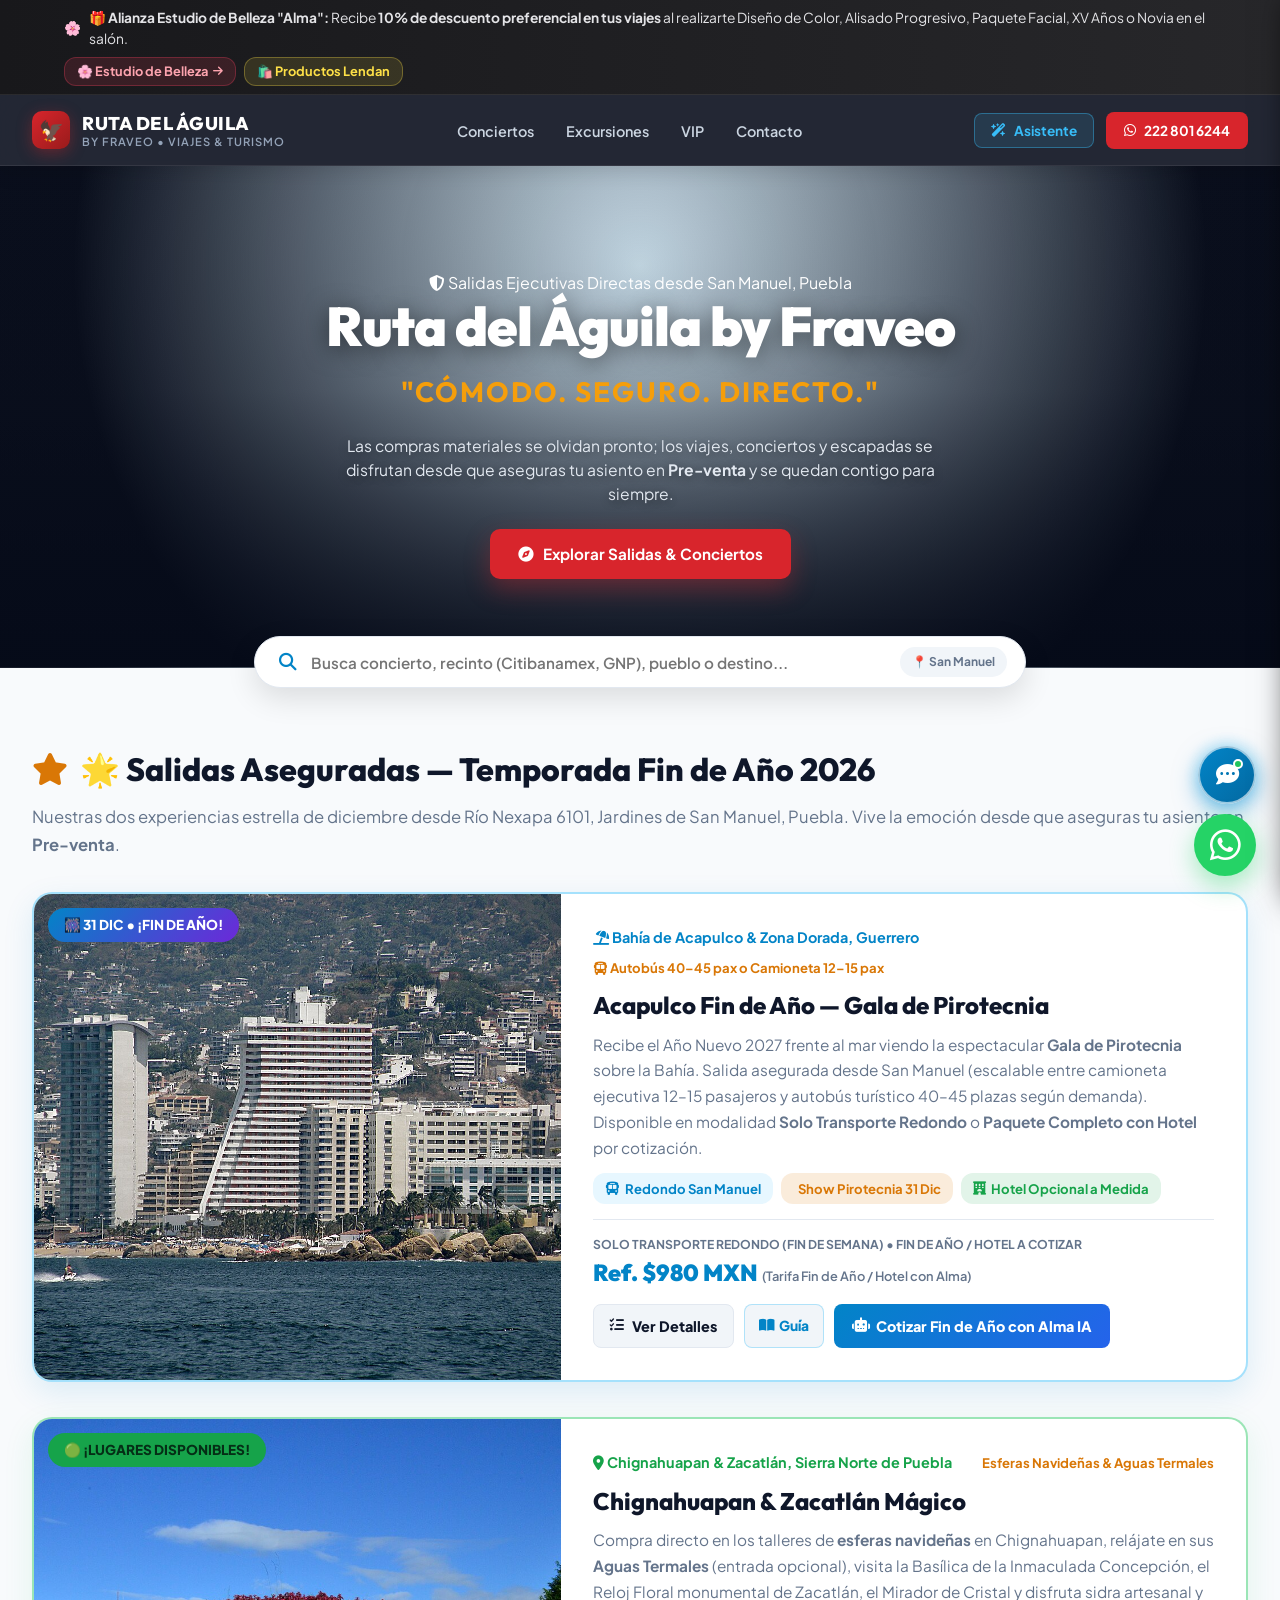
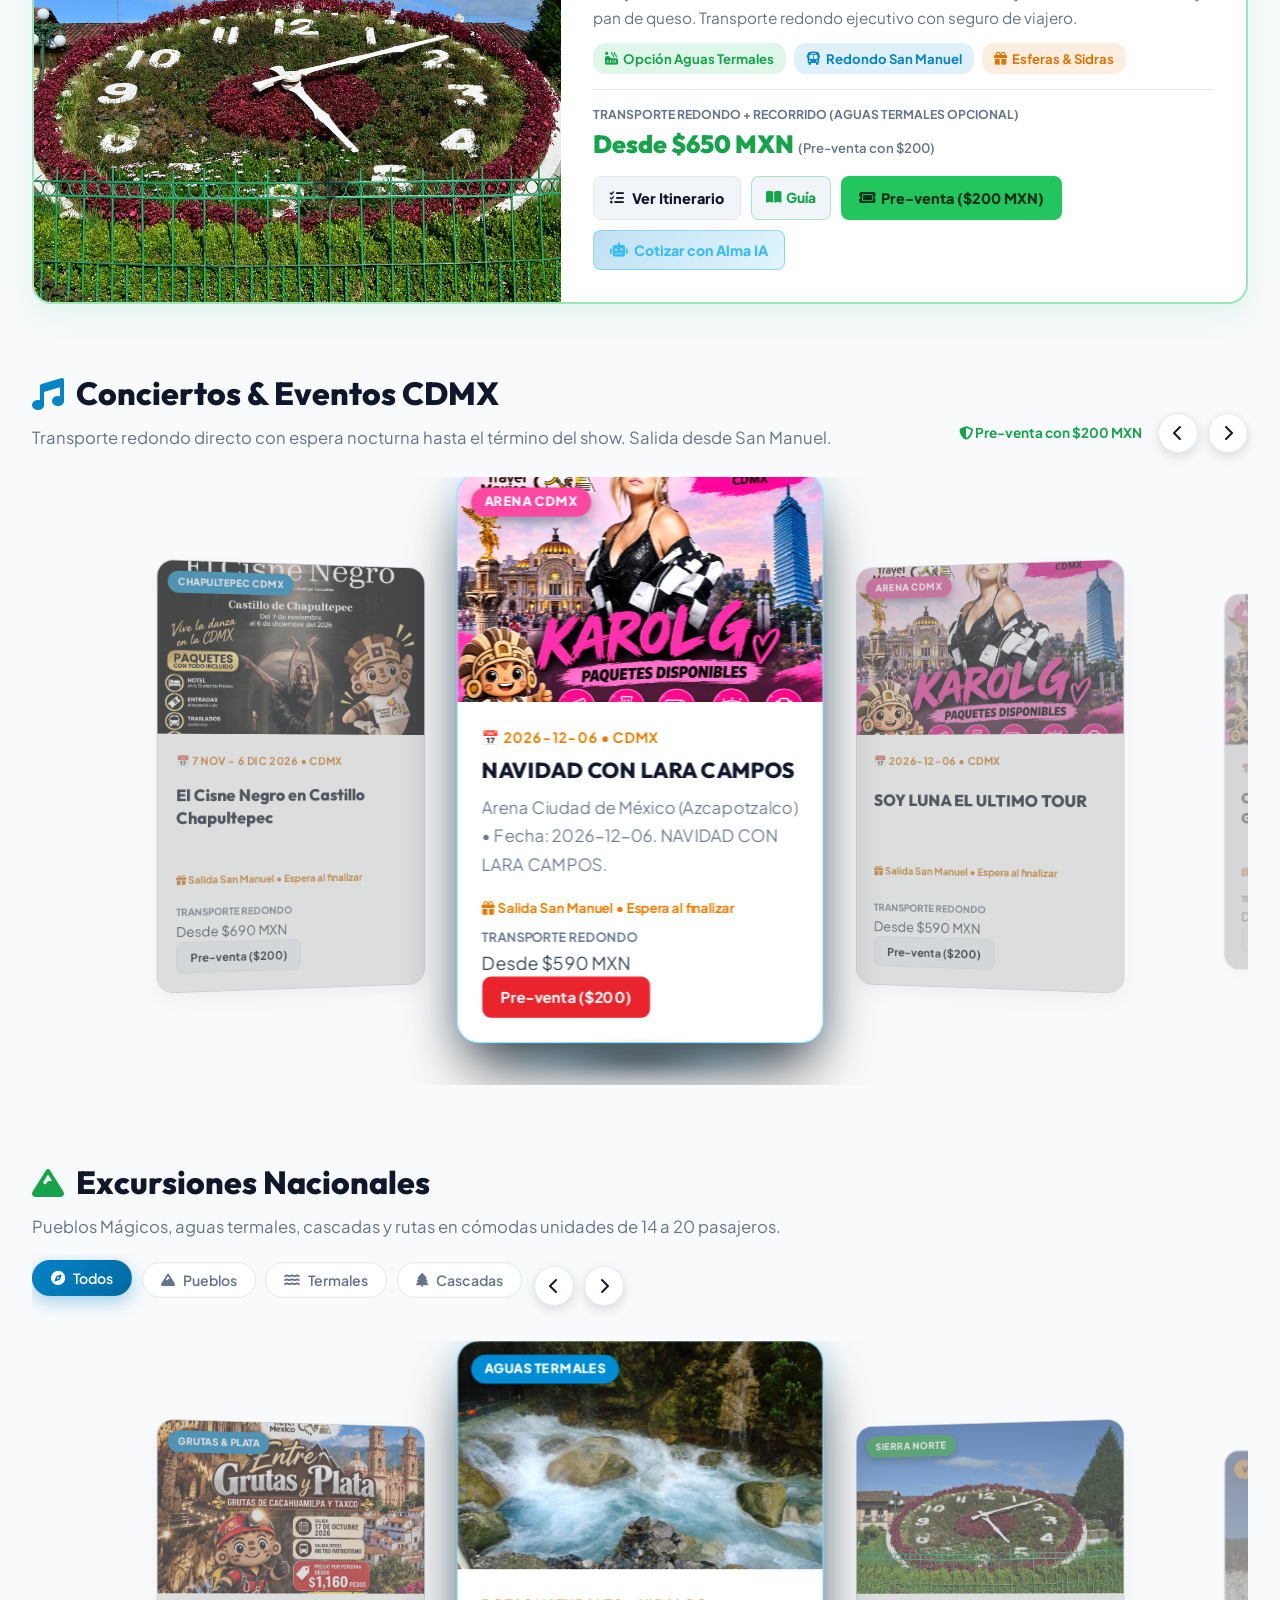
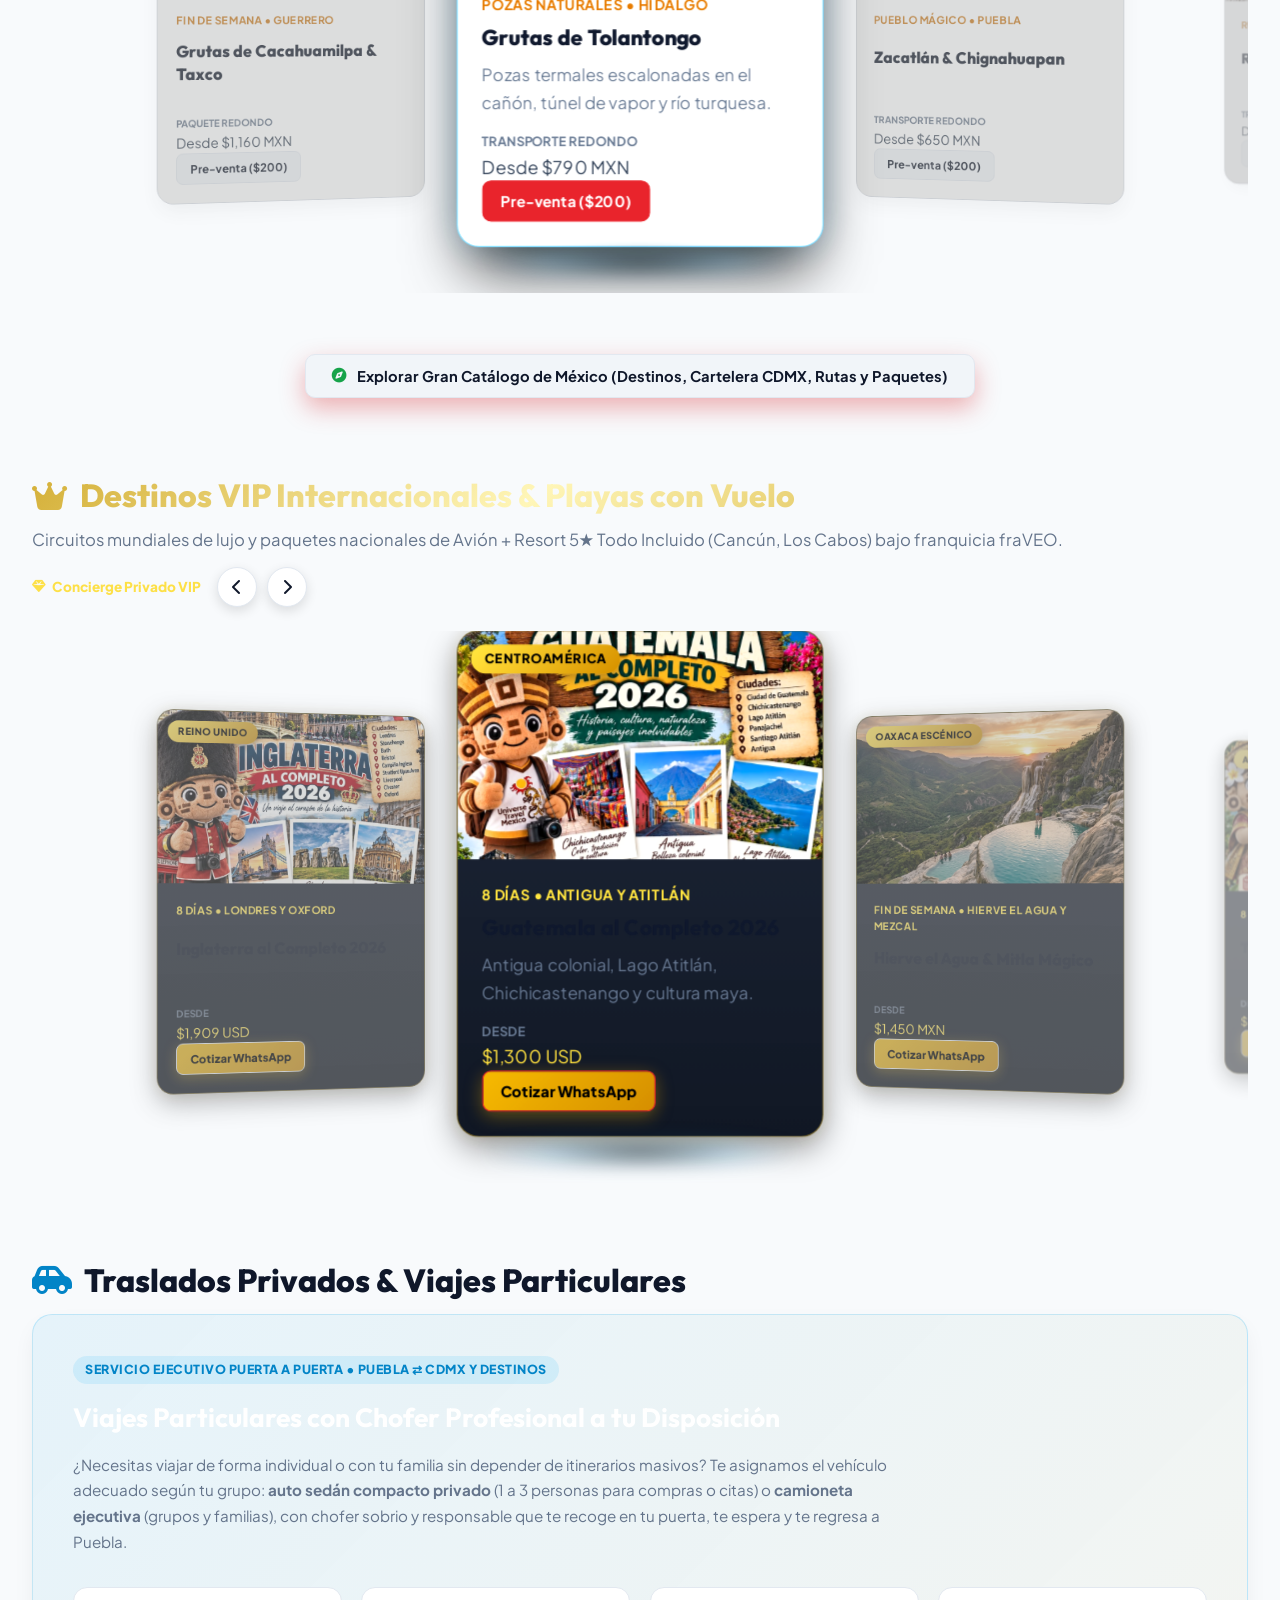
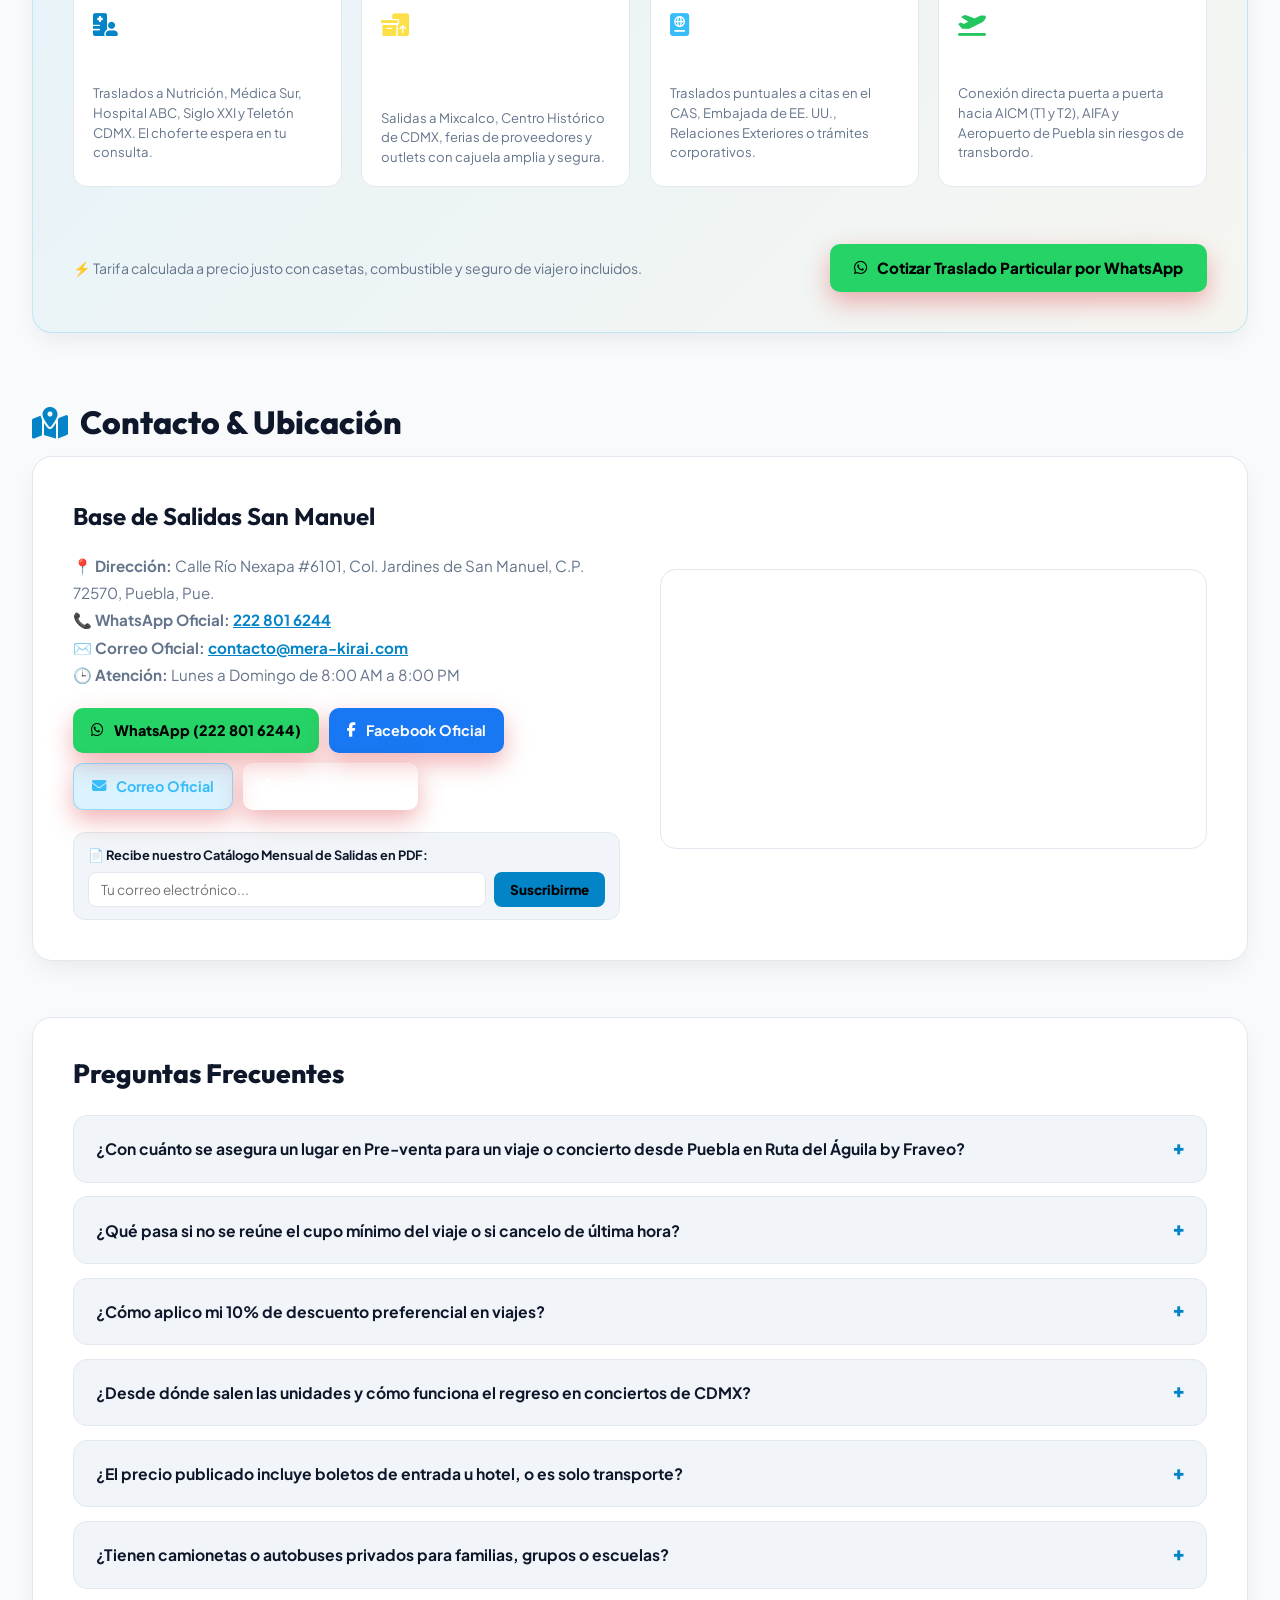
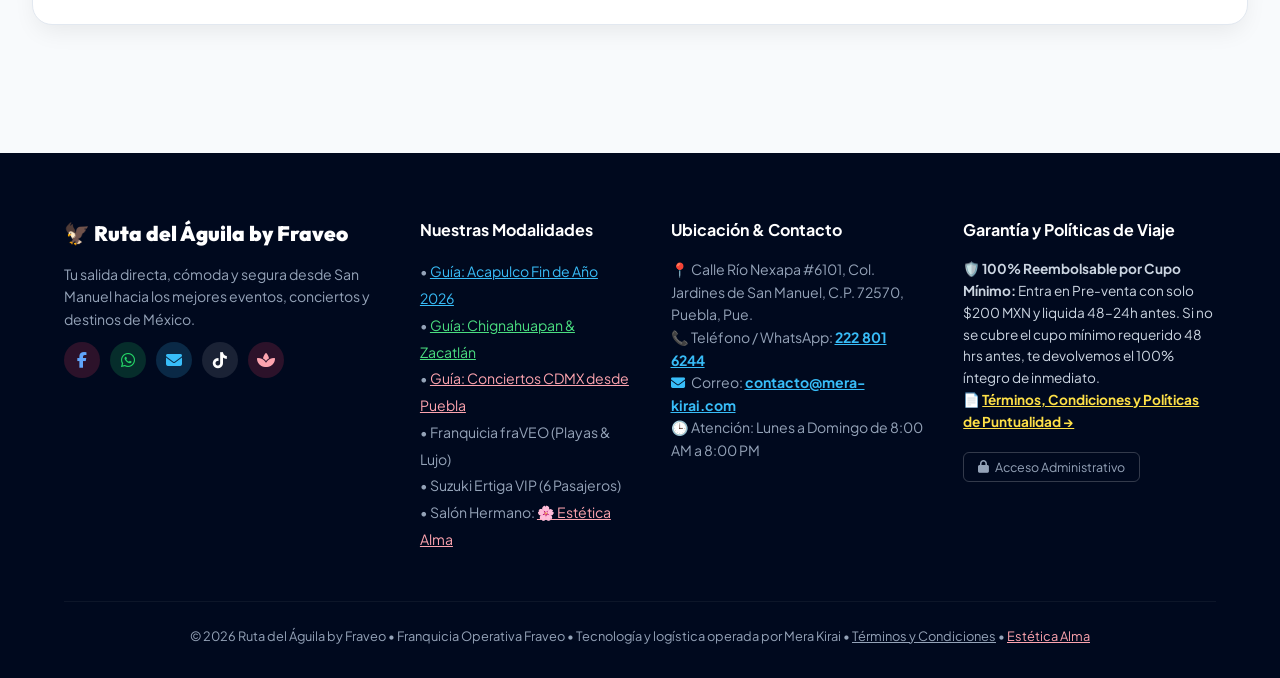
==== commit 6f06cef8: "feat(web): strict carousel cap, Pre-venta copy standardization, experience psychology, and static SE" ====
--- a/index.html
+++ b/index.html
@@ -9,7 +9,7 @@
     <meta name="description" content="Mera Kirai • Ruta del Águila by Fraveo: Transporte ejecutivo en Suzuki Ertiga VIP, camionetas y autobuses a conciertos CDMX, Pueblos Mágicos y tours saliendo desde Jardines de San Manuel, Puebla.">
     <link rel="canonical" href="https://mera-kirai.com/">
     <meta property="og:title" content="Mera Kirai | Ruta del Águila by Fraveo — Turismo y Conciertos Puebla">
-    <meta property="og:description" content="Salidas garantizadas a Pueblos Mágicos, Conciertos CDMX y circuitos nacionales desde Puebla. Aparta tu lugar con $200 MXN.">
+    <meta property="og:description" content="Las cosas pasan, los viajes y conciertos se quedan para siempre. Salidas ejecutivas desde San Manuel, Puebla. Pre-venta desde $200 MXN.">
     <meta property="og:image" content="https://mera-kirai.com/img/xochimilco_clean_card.jpg">
     <meta property="og:url" content="https://mera-kirai.com/">
     <meta property="og:type" content="website">
@@ -82,10 +82,10 @@
       "mainEntity": [
         {
           "@type": "Question",
-          "name": "¿Con cuánto se aparta un viaje o salida a concierto desde Puebla en Ruta del Águila by Fraveo?",
+          "name": "¿Con cuánto se asegura un lugar en Pre-venta para un viaje o concierto desde Puebla en Ruta del Águila by Fraveo?",
           "acceptedAnswer": {
             "@type": "Answer",
-            "text": "Apartas cualquier viaje nacional o transporte redondo a conciertos en CDMX con solo $200 MXN por persona (o $500 MXN en paquetes con hotel de temporada alta como Fin de Año). El saldo restante se liquida entre 48 y 24 horas antes de abordar."
+            "text": "Entras en Pre-venta para cualquier viaje nacional o transporte redondo a conciertos en CDMX con solo $200 MXN por persona (o $500 MXN en paquetes con hotel de temporada alta como Fin de Año). El saldo restante se liquida entre 48 y 24 horas antes de abordar."
           }
         },
         {
@@ -101,7 +101,7 @@
           "name": "¿Cómo aplico mi 10% de descuento preferencial en viajes?",
           "acceptedAnswer": {
             "@type": "Answer",
-            "text": "El beneficio preferencial del 10% de descuento se entrega personalmente por Alma a las clientas de Estudio de Belleza Alma al realizarse Diseño de Color, Alisados Progresivos, Paquete de Faciales, XV Años o Novia en Calle Río Nexapa #6101, Col. Jardines de San Manuel, Puebla, e ingresarse al apartar tu viaje."
+            "text": "El beneficio preferencial del 10% de descuento se entrega personalmente por Alma a las clientas de Estudio de Belleza Alma al realizarse Diseño de Color, Alisados Progresivos, Paquete de Faciales, XV Años o Novia en Calle Río Nexapa #6101, Col. Jardines de San Manuel, Puebla, y se aplica al confirmar tu Pre-venta."
           }
         },
         {
@@ -962,6 +962,9 @@
             </span>
             <h1 class="lux-hero-title">Ruta del Águila by Fraveo</h1>
             <div class="lux-hero-slogan">"Cómodo. Seguro. Directo."</div>
+            <p style="color:#e2e8f0; max-width:650px; margin:0.65rem auto 1.4rem; font-size:0.98rem; line-height:1.55; text-shadow:0 2px 10px rgba(0,0,0,0.45);">
+                Las compras materiales se olvidan pronto; los viajes, conciertos y escapadas se disfrutan desde que aseguras tu asiento en <strong>Pre-venta</strong> y se quedan contigo para siempre.
+            </p>
             <div class="lux-hero-actions">
                 <a href="#bloque-conciertos" class="btn-lux-primary" title="Ver Cartelera de Conciertos y Salidas">
                     <i class="fas fa-compass"></i> Explorar Salidas & Conciertos
@@ -997,7 +1000,7 @@
                 <i class="fas fa-star" style="color:var(--brand-gold)"></i> 🌟 Salidas Aseguradas — Temporada Fin de Año 2026
             </div>
             <div class="section-desc">
-                Nuestras dos experiencias estrella de diciembre desde Río Nexapa 6101, Jardines de San Manuel, Puebla. Aparta tu lugar con anticipación.
+                Nuestras dos experiencias estrella de diciembre desde Río Nexapa 6101, Jardines de San Manuel, Puebla. Vive la emoción desde que aseguras tu asiento en <strong>Pre-venta</strong>.
             </div>
 
             <!-- Salida Confirmada 1: Acapulco Fin de Año — Gala de Pirotecnia -->
@@ -1032,6 +1035,9 @@
                             <button class="btn-search-main" style="width:auto; padding:10px 16px; background:var(--bg-subtle); color:var(--text-title); border:1px solid var(--border-color); font-size:0.9rem;" onclick="openSharedElementModal('acapulco-fin-de-ano')">
                                 <i class="fas fa-list-check"></i> Ver Detalles
                             </button>
+                            <a href="viajes/acapulco-fin-de-ano.html" class="btn-search-main" style="width:auto; padding:10px 14px; background:var(--bg-subtle); color:var(--brand-cyan); border:1px solid rgba(56,189,248,0.35); font-size:0.86rem; text-decoration:none; display:inline-flex; align-items:center; gap:5px;" title="Guía Completa Acapulco Fin de Año">
+                                <i class="fas fa-book-open"></i> Guía
+                            </a>
                             <button type="button" class="btn-search-main btn-cotizar-ai" style="width:auto; padding:10px 18px; background:linear-gradient(135deg, #0284c7, #2563eb); color:#fff; border:none; font-weight:800; font-size:0.9rem; cursor:pointer; display:inline-flex; align-items:center; gap:6px;" onclick="quoteWithAI('Acapulco Fin de Año — Gala de Pirotecnia', 'Guerrero', event)">
                                 <i class="fas fa-robot"></i> Cotizar Fin de Año con Alma IA
                             </button>
@@ -1066,14 +1072,17 @@
                     <div style="display:flex; justify-content:space-between; align-items:center; padding-top:0.95rem; border-top:1px solid var(--border-color); flex-wrap:wrap; gap:12px;">
                         <div>
                             <span style="font-size:0.76rem; color:var(--text-muted); display:block; font-weight:700;">TRANSPORTE REDONDO + RECORRIDO (AGUAS TERMALES OPCIONAL)</span>
-                            <div class="price-amount" style="font-size:1.55rem; color:var(--brand-green); font-weight:900;">Desde $650 MXN <span style="font-size:0.82rem; color:var(--text-muted); font-weight:600;">(Aparta con $200)</span></div>
+                            <div class="price-amount" style="font-size:1.55rem; color:var(--brand-green); font-weight:900;">Desde $650 MXN <span style="font-size:0.82rem; color:var(--text-muted); font-weight:600;">(Pre-venta con $200)</span></div>
                         </div>
                         <div style="display:flex; gap:10px; flex-wrap:wrap;">
                             <button class="btn-search-main" style="width:auto; padding:10px 16px; background:var(--bg-subtle); color:var(--text-title); border:1px solid var(--border-color); font-size:0.9rem;" onclick="openSharedElementModal('zacatlan-manzanas')">
                                 <i class="fas fa-list-check"></i> Ver Itinerario
                             </button>
+                            <a href="viajes/chignahuapan-zacatlan.html" class="btn-search-main" style="width:auto; padding:10px 14px; background:var(--bg-subtle); color:var(--brand-green); border:1px solid rgba(34,197,94,0.35); font-size:0.86rem; text-decoration:none; display:inline-flex; align-items:center; gap:5px;" title="Guía Completa Chignahuapan y Zacatlán">
+                                <i class="fas fa-book-open"></i> Guía
+                            </a>
                             <button class="btn-search-main" style="width:auto; padding:10px 18px; background:#22c55e; color:#052e16; font-weight:800; font-size:0.9rem; border:none; cursor:pointer; display:inline-flex; align-items:center; gap:6px;" onclick="openPaymentModal('Chignahuapan & Zacatlán Mágico', 650)">
-                                <i class="fas fa-ticket"></i> Apartar Lugar ($200 MXN)
+                                <i class="fas fa-ticket"></i> Pre-venta ($200 MXN)
                             </button>
                             <button type="button" class="btn-search-main btn-cotizar-ai" style="width:auto; padding:10px 16px; background:linear-gradient(135deg, rgba(2,132,199,0.25), rgba(56,189,248,0.15)); color:#38bdf8; border:1px solid rgba(56,189,248,0.45); font-size:0.88rem; cursor:pointer; display:inline-flex; align-items:center; gap:6px;" onclick="quoteWithAI('Chignahuapan & Zacatlán Mágico con Aguas Termales', 'Puebla', event)">
                                 <i class="fas fa-robot"></i> Cotizar con Alma IA
@@ -1152,7 +1161,7 @@
                             <span class="slider-badge" style="background:var(--brand-cyan)">Grutas & Plata</span>
                         </div>
                         <div class="slider-card-body">
-                            <div class="slider-card-date">📅 NOVIEMBRE 2026 • GUERRERO</div>
+                            <div class="slider-card-date">FIN DE SEMANA • GUERRERO</div>
                             <div class="slider-card-title">Grutas de Cacahuamilpa & Taxco</div>
                             <div class="slider-card-desc">Salones subterráneos iluminados, platerías virreinales y Parroquia de Santa Prisca.</div>
                             <div class="slider-card-footer">
@@ -1653,8 +1662,8 @@
             <h2 id="faq-titulo">Preguntas Frecuentes</h2>
 
             <details class="faq-item">
-                <summary>¿Con cuánto se aparta un viaje o salida a concierto desde Puebla en Ruta del Águila by Fraveo?</summary>
-                <p>Apartas cualquier viaje nacional o transporte redondo a conciertos en CDMX con solo $200 MXN por persona (o $500 MXN en paquetes con hotel de temporada alta como Fin de Año). El saldo restante se liquida entre 48 y 24 horas antes de abordar.</p>
+                <summary>¿Con cuánto se asegura un lugar en Pre-venta para un viaje o concierto desde Puebla en Ruta del Águila by Fraveo?</summary>
+                <p>Entras en Pre-venta para cualquier viaje nacional o transporte redondo a conciertos en CDMX con solo $200 MXN por persona (o $500 MXN en paquetes con hotel de temporada alta como Fin de Año). El saldo restante se liquida entre 48 y 24 horas antes de abordar.</p>
             </details>
 
             <details class="faq-item">
@@ -1664,7 +1673,7 @@
 
             <details class="faq-item">
                 <summary>¿Cómo aplico mi 10% de descuento preferencial en viajes?</summary>
-                <p>El beneficio preferencial del 10% de descuento se entrega personalmente por Alma a las clientas de Estudio de Belleza Alma al realizarse Diseño de Color, Alisados Progresivos, Paquete de Faciales, XV Años o Novia en Calle Río Nexapa #6101, Col. Jardines de San Manuel, Puebla, e ingresarse al apartar tu viaje.</p>
+                <p>El beneficio preferencial del 10% de descuento se entrega personalmente por Alma a las clientas de Estudio de Belleza Alma al realizarse Diseño de Color, Alisados Progresivos, Paquete de Faciales, XV Años o Novia en Calle Río Nexapa #6101, Col. Jardines de San Manuel, Puebla, y se aplica al confirmar tu Pre-venta.</p>
             </details>
 
             <details class="faq-item">
@@ -1744,7 +1753,7 @@
                             </tr>
                             <tr style="border-bottom:1px solid var(--border-color);">
                                 <td style="padding:10px;">Carlos Gómez</td>
-                                <td style="padding:10px;">Corona Capital CDMX</td>
+                                <td style="padding:10px;">Acapulco Fin de Año</td>
                                 <td style="padding:10px;">#2, #3 (Medio)</td>
                                 <td style="padding:10px;">Depósito OXXO</td>
                                 <td style="padding:10px; color:var(--text-muted);">-</td>
@@ -2021,7 +2030,7 @@
                     </span>
                 </div>
                 <p style="font-size:0.8rem; color:var(--text-muted); margin-bottom:10px;">
-                    Selecciona en el diagrama los lugares exactos que prefieres para tu viaje:
+                    ✨ La emoción de tu experiencia empieza aquí: congela tus lugares favoritos hoy con Pre-venta 100% protegida y disfruta la cuenta regresiva.
                 </p>
 
                 <!-- 3 Filas de Asientos Ertiga -->
@@ -2122,7 +2131,7 @@
             <div style="display:grid; grid-template-columns:1fr 1fr; gap:10px; margin-bottom:1.2rem;">
                 <div>
                     <label style="font-size:0.8rem; font-weight:700; color:var(--text-muted); display:block; margin-bottom:4px;">Fecha Estimada:</label>
-                    <input type="date" id="custom-quote-date" value="2026-11-14" style="width:100%; padding:10px; border-radius:6px; border:1px solid var(--border-color); background:var(--bg-subtle);">
+                    <input type="date" id="custom-quote-date" value="" style="width:100%; padding:10px; border-radius:6px; border:1px solid var(--border-color); background:var(--bg-subtle);">
                 </div>
                 <div>
                     <label style="font-size:0.8rem; font-weight:700; color:var(--text-muted); display:block; margin-bottom:4px;">Pasajeros:</label>
@@ -2181,7 +2190,7 @@
                 <div>
                     <div style="display:flex; gap:10px; padding-top:1rem; border-top:1px solid var(--border-color); flex-wrap:wrap; align-items:center;">
                         <button class="btn-search-main" style="flex:1; min-width:180px; padding:12px; font-weight:800;" onclick="bookActiveDestinoPayment()">
-                            <i class="fas fa-ticket-alt"></i> Apartar Asiento ($200 MXN)
+                            <i class="fas fa-ticket-alt"></i> Pre-venta Asiento ($200 MXN)
                         </button>
                         <button class="btn-search-main" style="width:auto; padding:12px 18px; background:#22c55e; color:#fff; border:none; font-weight:700; font-size:0.9rem;" onclick="openWhatsAppChoiceModal()">
                             <i class="fab fa-whatsapp"></i> WhatsApp
@@ -2312,9 +2321,9 @@
             <div>
                 <strong style="color:#fff; display:block; margin-bottom:1rem;">Nuestras Modalidades</strong>
                 <p style="font-size:0.88rem; line-height:1.9;">
-                    • Salidas Confirmadas (Acapulco Fin de Año, Chignahuapan & Zacatlán)<br>
-                    • Conciertos CDMX (Foro Sol / GNP / Palacio)<br>
-                    • Pueblos Mágicos & Ecoturismo<br>
+                    • <a href="viajes/acapulco-fin-de-ano.html" style="color:#38bdf8; text-decoration:underline;">Guía: Acapulco Fin de Año 2026</a><br>
+                    • <a href="viajes/chignahuapan-zacatlan.html" style="color:#4ade80; text-decoration:underline;">Guía: Chignahuapan &amp; Zacatlán</a><br>
+                    • <a href="conciertos/cdmx-desde-puebla.html" style="color:#fda4af; text-decoration:underline;">Guía: Conciertos CDMX desde Puebla</a><br>
                     • Franquicia fraVEO (Playas & Lujo)<br>
                     • Suzuki Ertiga VIP (6 Pasajeros)<br>
                     • Salón Hermano: <a href="https://estetica.mera-kirai.com" style="color:#fda4af; text-decoration:underline;">🌸 Estética Alma</a>
@@ -2718,10 +2727,10 @@
     </div>
 
     <!-- Base de Datos de Eventos CDMX, Gran Catálogo Maestro 1000 y Motores Interactivos -->
-    <script defer src="js/cdmx_events_engine.js?v=20261124"></script>
-    <script defer src="js/destinos_data.js?v=20261124"></script>
-    <script defer src="js/sectur_737_catalog.js?v=20261124"></script>
-    <script defer src="js/alma_ai_widget.js?v=20261124"></script>
-    <script defer src="js/app_interactive.js?v=20261124"></script>
+    <script defer src="js/cdmx_events_engine.js?v=20261125"></script>
+    <script defer src="js/destinos_data.js?v=20261125"></script>
+    <script defer src="js/sectur_737_catalog.js?v=20261125"></script>
+    <script defer src="js/alma_ai_widget.js?v=20261125"></script>
+    <script defer src="js/app_interactive.js?v=20261125"></script>
 </body>
 </html>
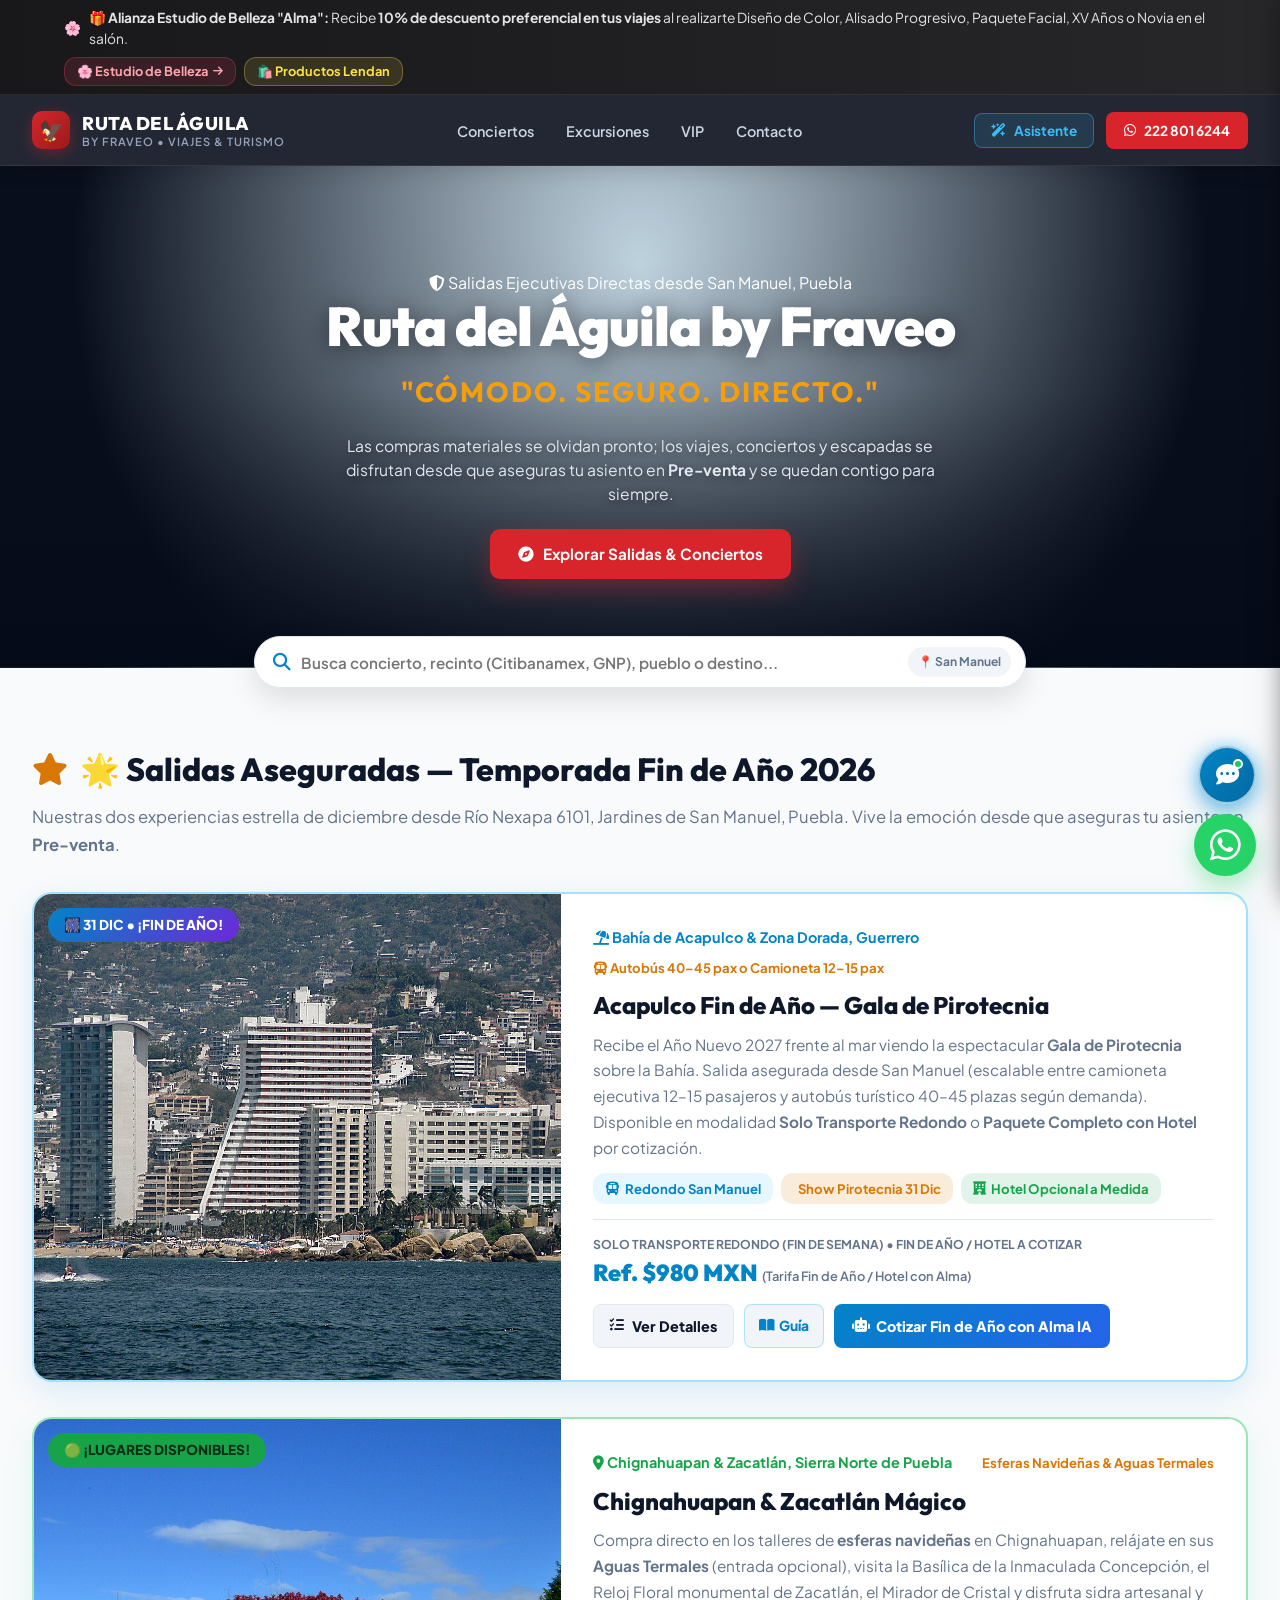
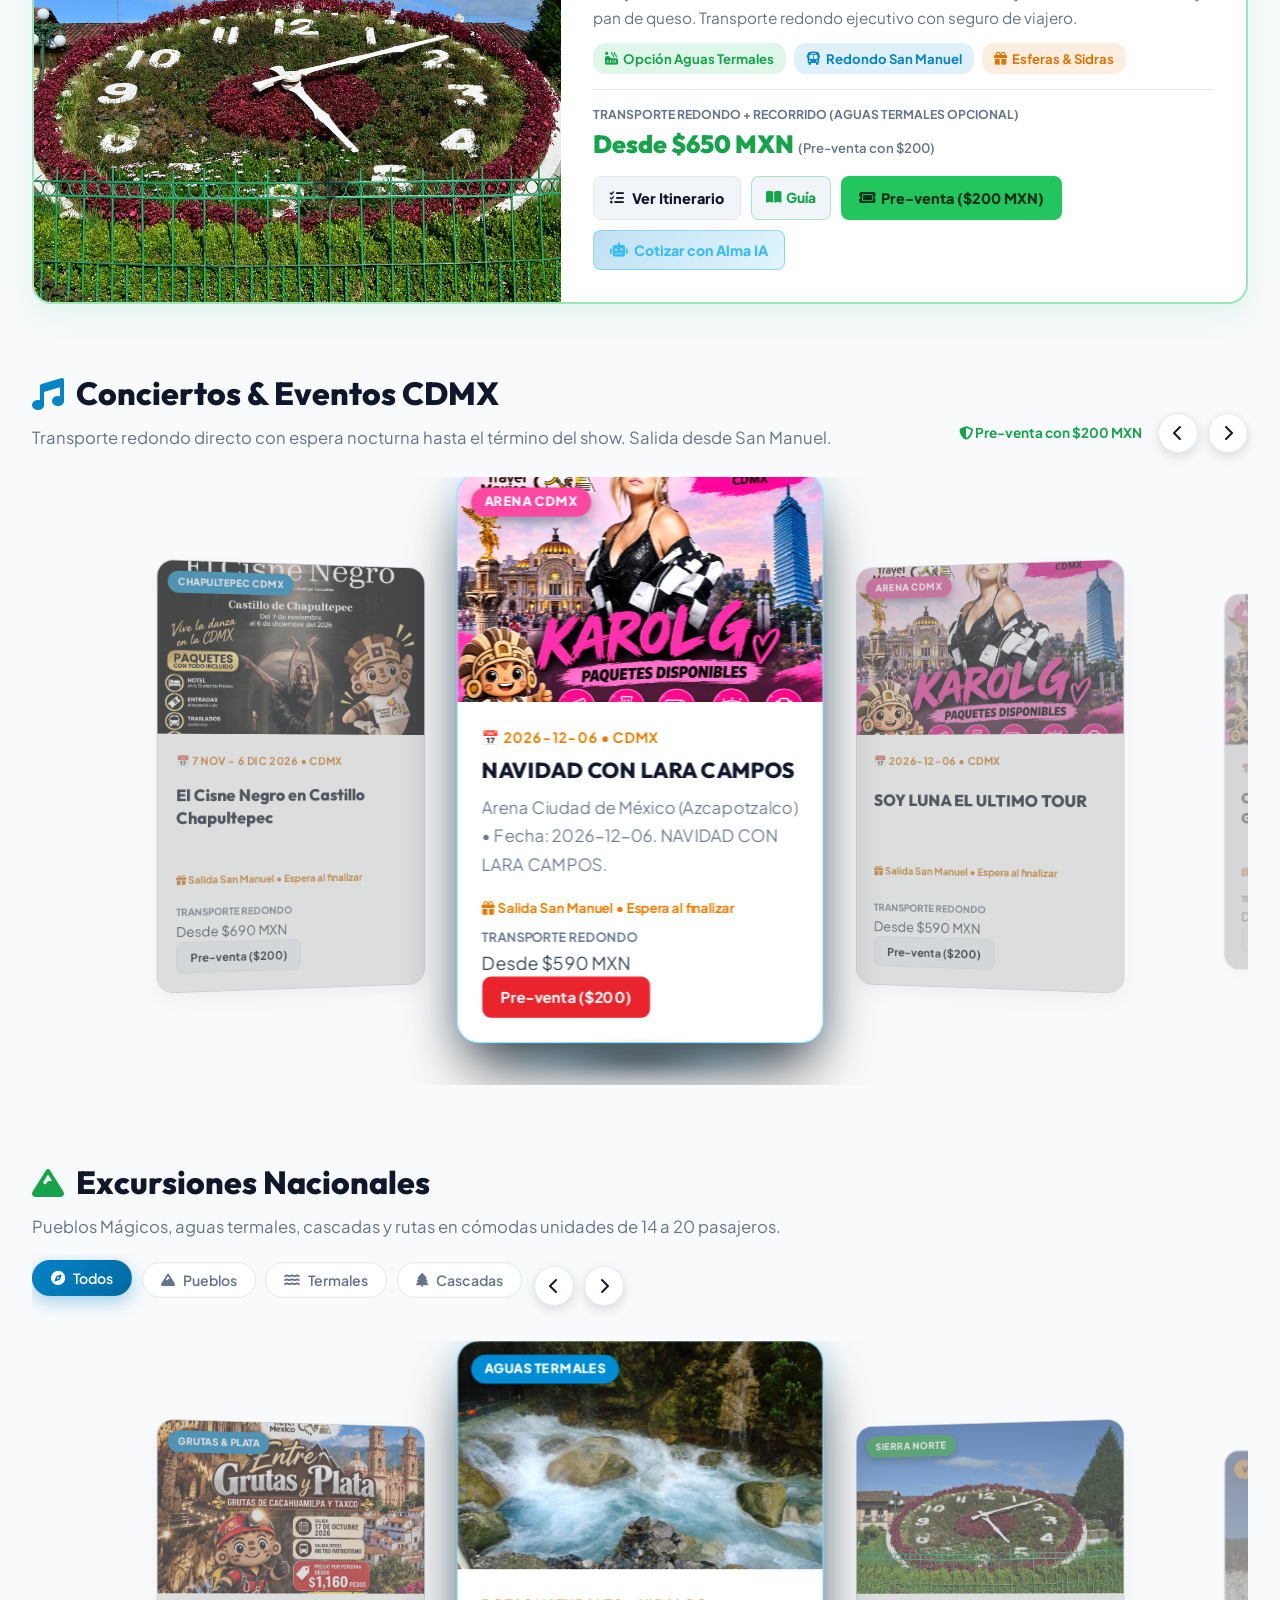
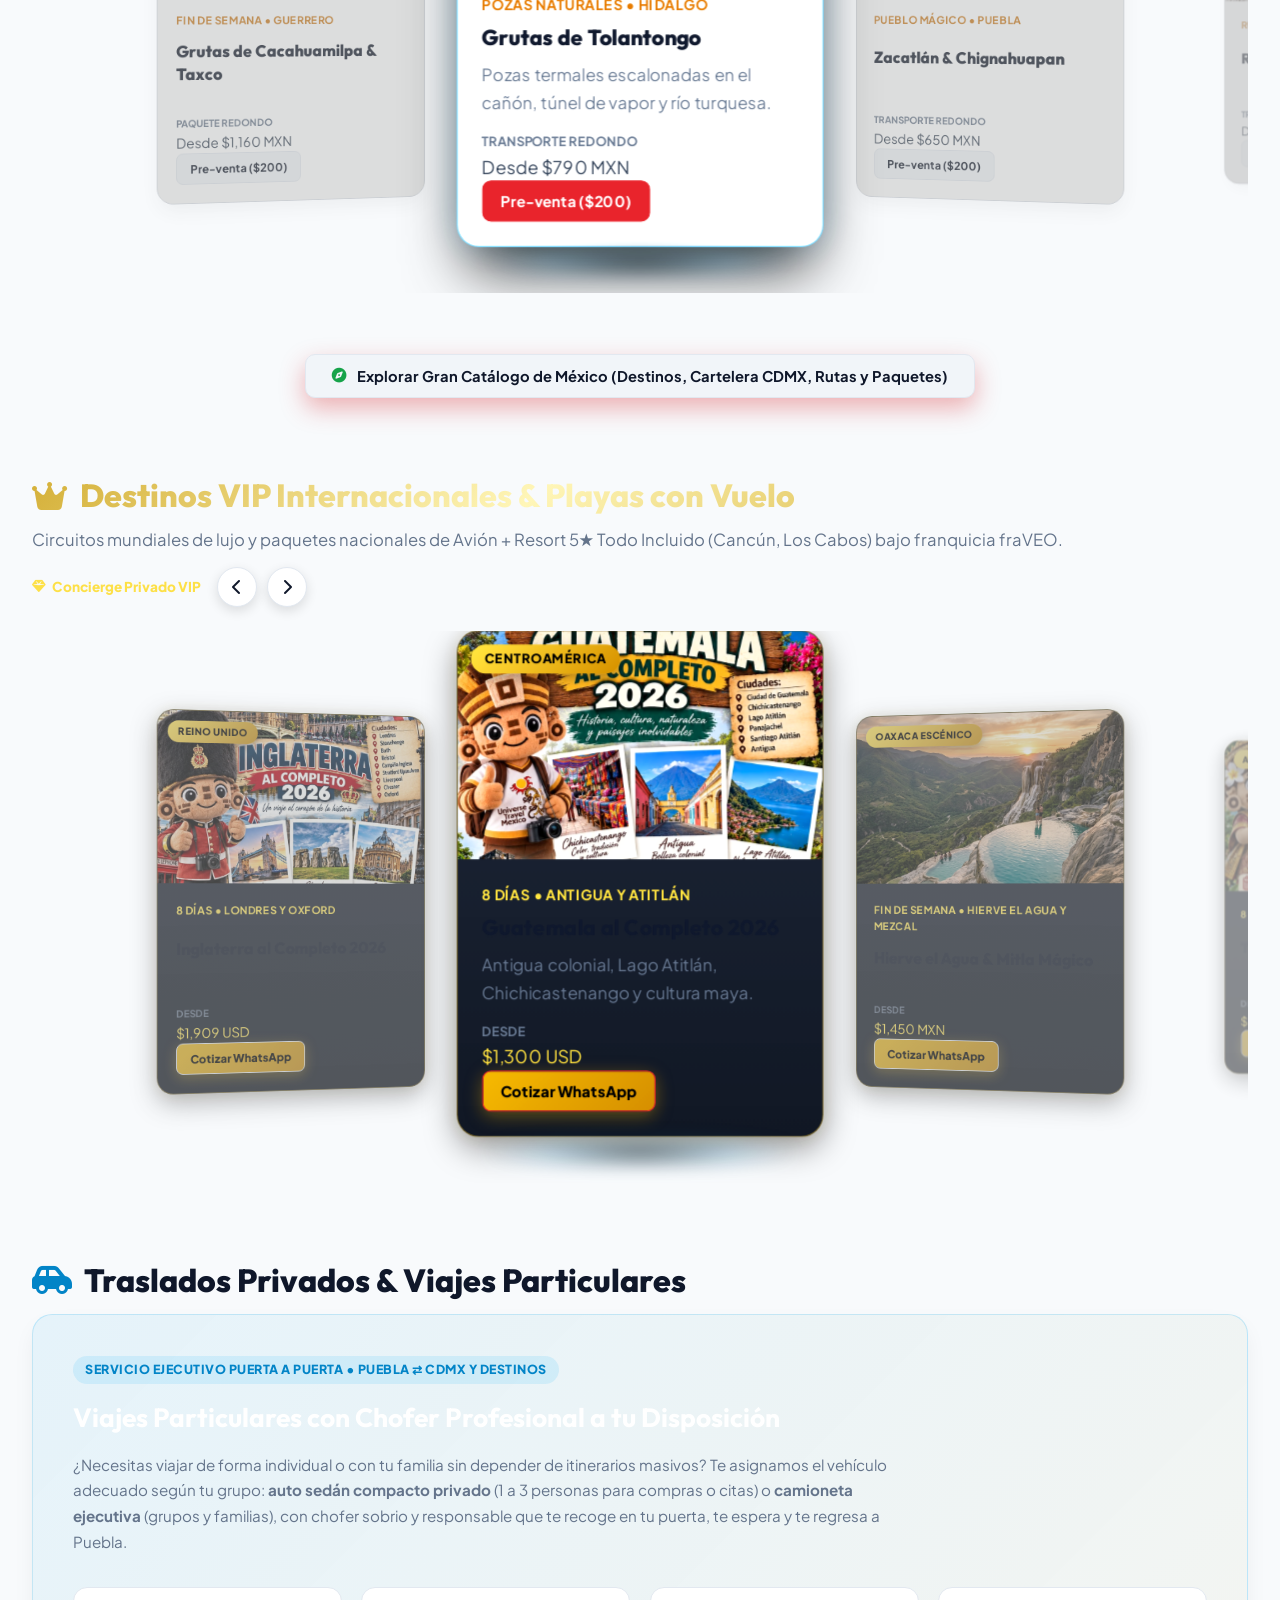
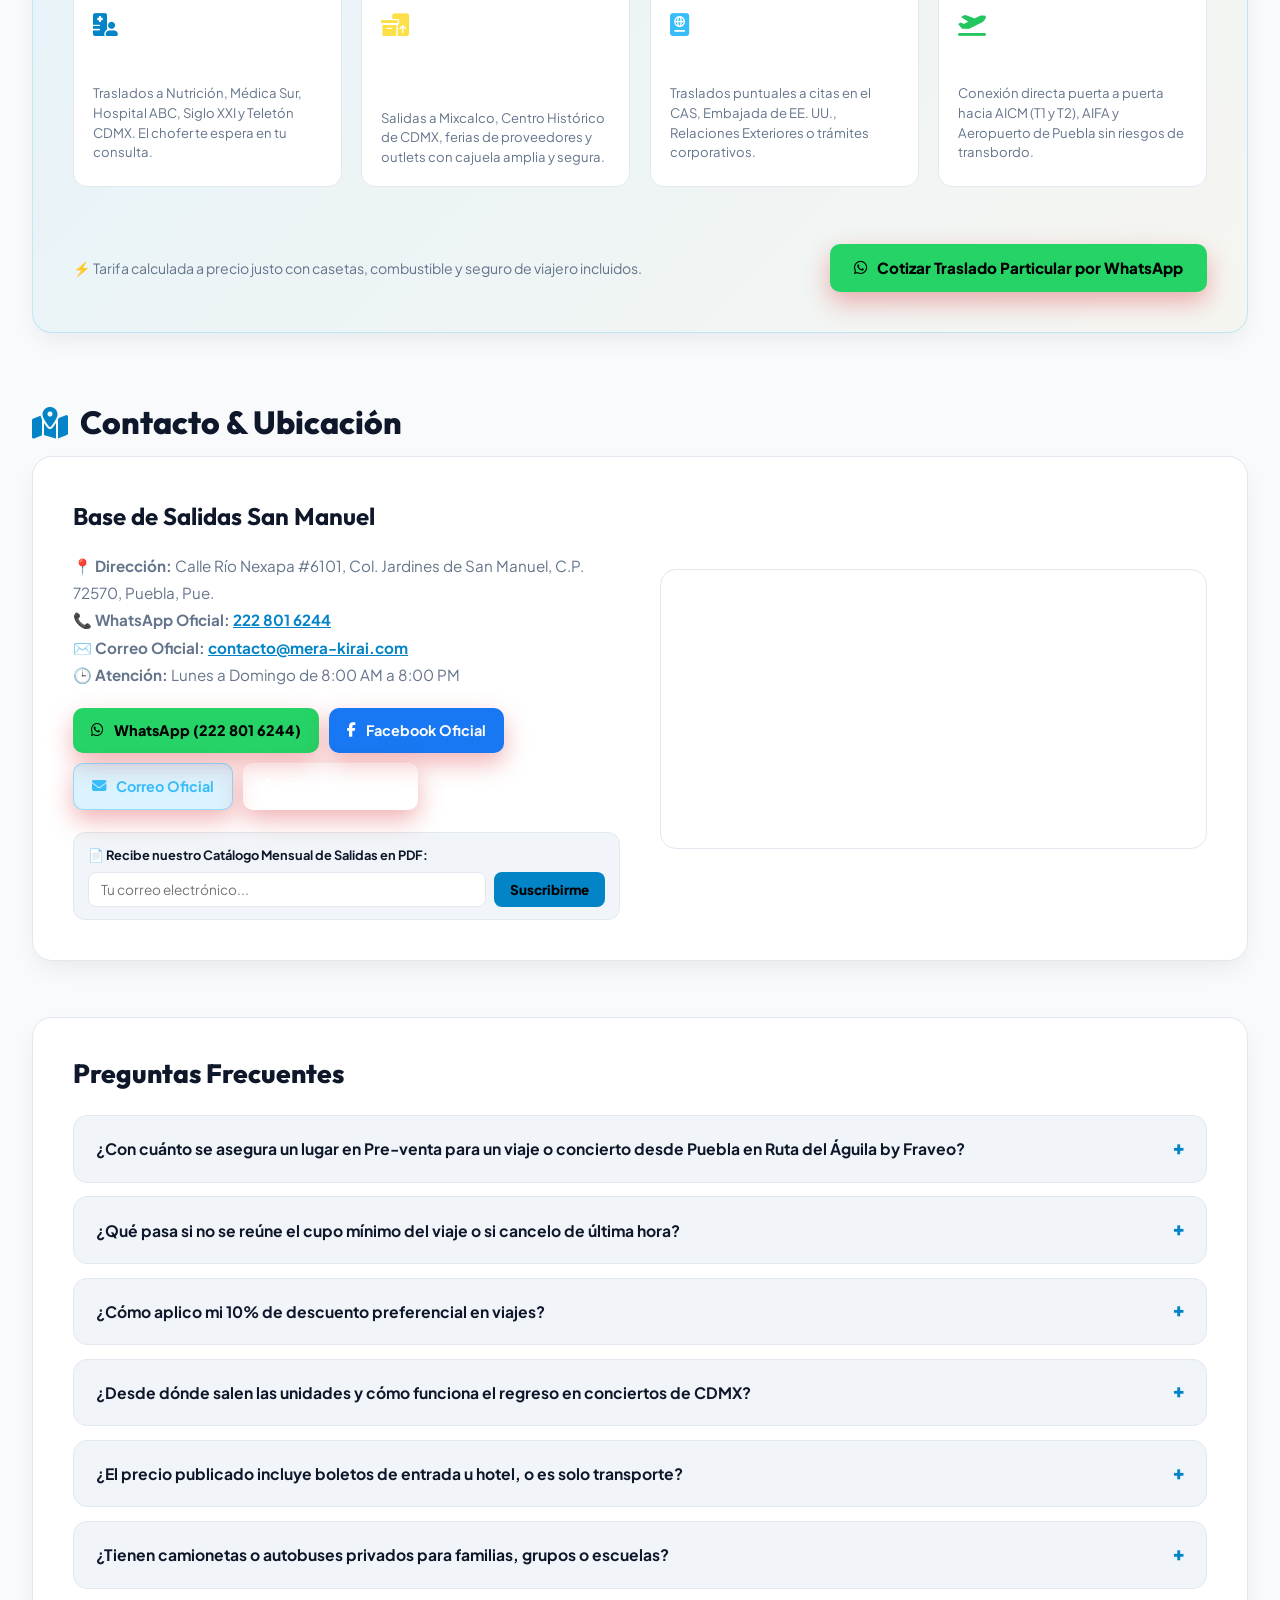
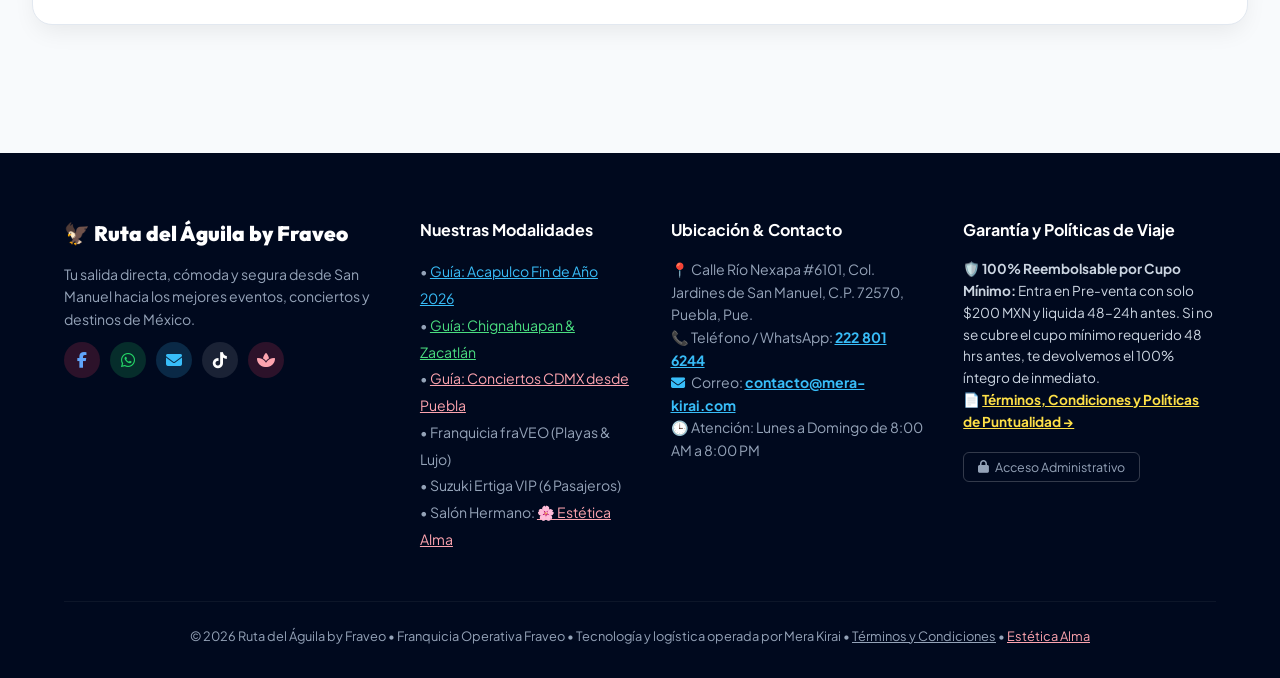
==== commit a705c798: "fix(mobile): eliminate 360px horizontal overflow on index and static guide pages" ====
--- a/index.html
+++ b/index.html
@@ -975,13 +975,13 @@
 
     <!-- Barra de Búsqueda Rápida Minimalista (Estilo Viator / Airbnb) -->
     <div class="lux-quick-search-wrapper" style="max-width:820px; margin:-2rem auto 2.5rem; padding:0 1.5rem; position:relative; z-index:10;">
-        <div style="background:var(--bg-card); border:1px solid var(--border-color); border-radius:50px; padding:10px 18px 10px 24px; display:flex; align-items:center; gap:14px; box-shadow:0 10px 30px rgba(0,0,0,0.12);">
-            <i class="fas fa-search" style="color:var(--brand-cyan); font-size:1.1rem;"></i>
+        <div style="background:var(--bg-card); border:1px solid var(--border-color); border-radius:50px; padding:10px 14px 10px 18px; display:flex; align-items:center; gap:10px; box-shadow:0 10px 30px rgba(0,0,0,0.12); max-width:100%;">
+            <i class="fas fa-search" style="color:var(--brand-cyan); font-size:1.1rem; flex-shrink:0;"></i>
             <input type="text" id="main-live-search" placeholder="Busca concierto, recinto (Citibanamex, GNP), pueblo o destino..." 
-                   style="flex:1; border:none; outline:none; background:transparent; font-size:0.95rem; font-weight:600; color:var(--text-title);"
+                   style="flex:1; min-width:0; width:100%; border:none; outline:none; background:transparent; font-size:0.95rem; font-weight:600; color:var(--text-title);"
                    oninput="handleLiveGlobalSearch(this.value)">
-            <button id="btn-clear-search" onclick="clearLiveGlobalSearch()" style="display:none; background:none; border:none; color:var(--text-muted); cursor:pointer; font-size:0.95rem; padding:4px 8px;">✕</button>
-            <span style="font-size:0.75rem; background:var(--bg-subtle); color:var(--text-muted); padding:5px 12px; border-radius:20px; font-weight:700; white-space:nowrap;">
+            <button id="btn-clear-search" onclick="clearLiveGlobalSearch()" style="display:none; background:none; border:none; color:var(--text-muted); cursor:pointer; font-size:0.95rem; padding:4px 8px; flex-shrink:0;">✕</button>
+            <span style="font-size:0.75rem; background:var(--bg-subtle); color:var(--text-muted); padding:5px 10px; border-radius:20px; font-weight:700; white-space:nowrap; flex-shrink:0;">
                 📍 San Manuel
             </span>
         </div>
@@ -1136,8 +1136,8 @@
                         Pueblos Mágicos, aguas termales, cascadas y rutas en cómodas unidades de 14 a 20 pasajeros.
                     </div>
                 </div>
-                <div style="display:flex; align-items:center; gap:12px; flex-wrap:wrap;">
-                    <div class="cat-pills-bar" style="margin-bottom:0;">
+                <div style="display:flex; align-items:center; gap:12px; flex-wrap:wrap; max-width:100%; min-width:0;">
+                    <div class="cat-pills-bar" style="margin-bottom:0; flex-wrap:wrap; max-width:100%;">
                         <button class="cat-pill-btn active" onclick="filterSliderDestinos('todos', this)"><i class="fas fa-compass"></i> Todos</button>
                         <button class="cat-pill-btn" onclick="filterSliderDestinos('pueblo', this)"><i class="fas fa-mountain"></i> Pueblos</button>
                         <button class="cat-pill-btn" onclick="filterSliderDestinos('termales', this)"><i class="fas fa-water"></i> Termales</button>
